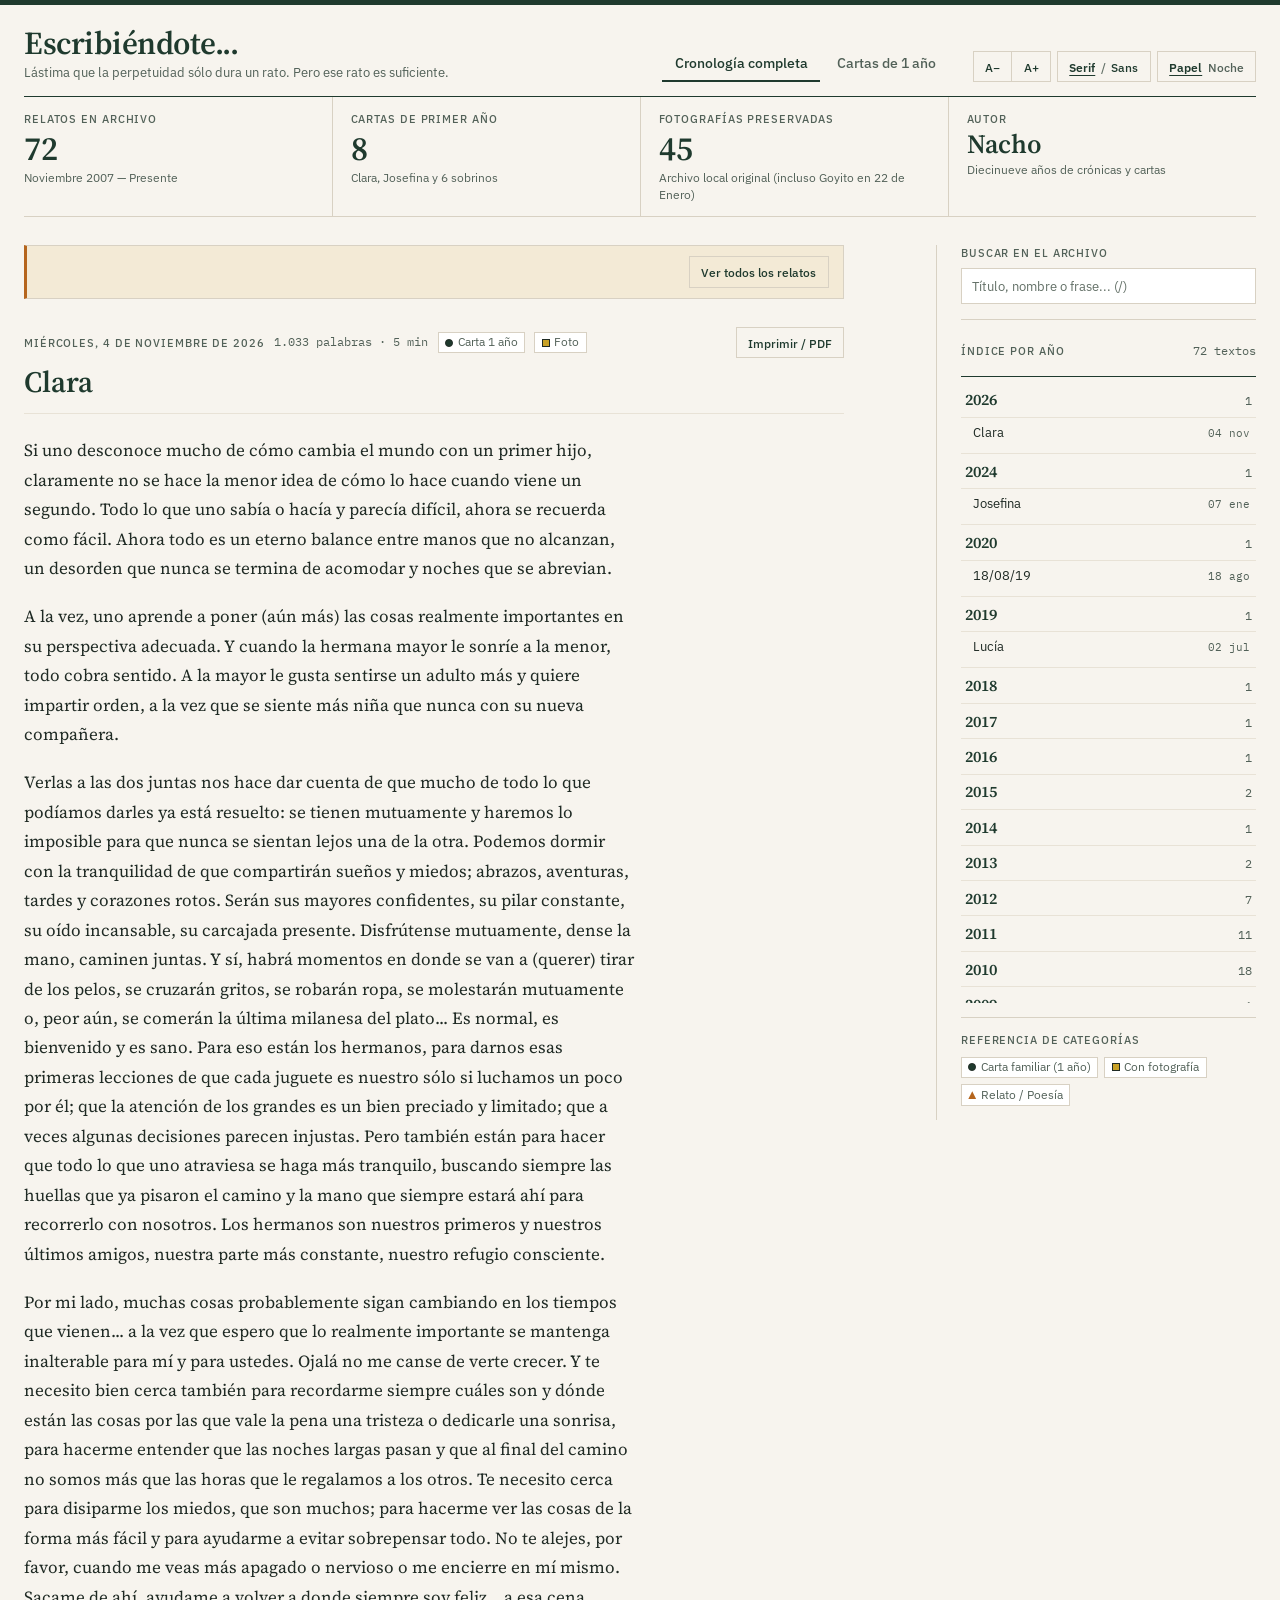
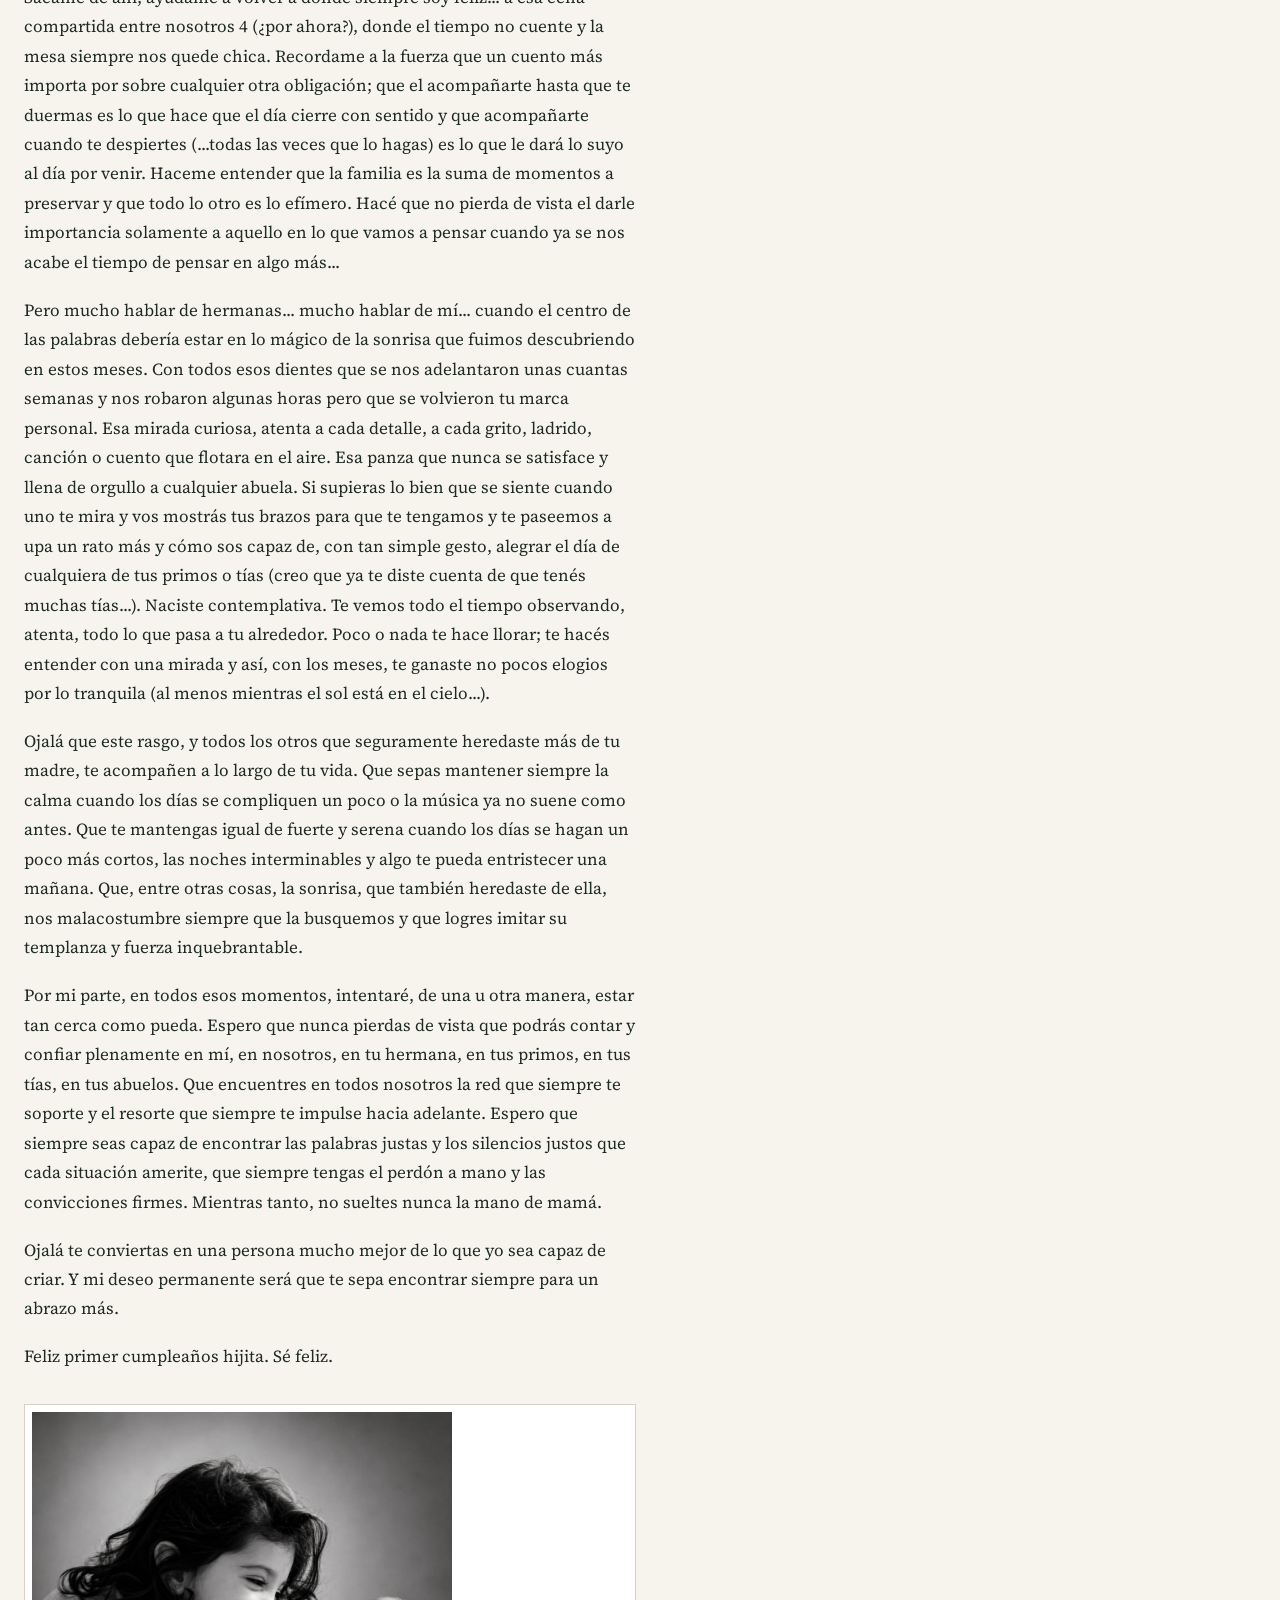
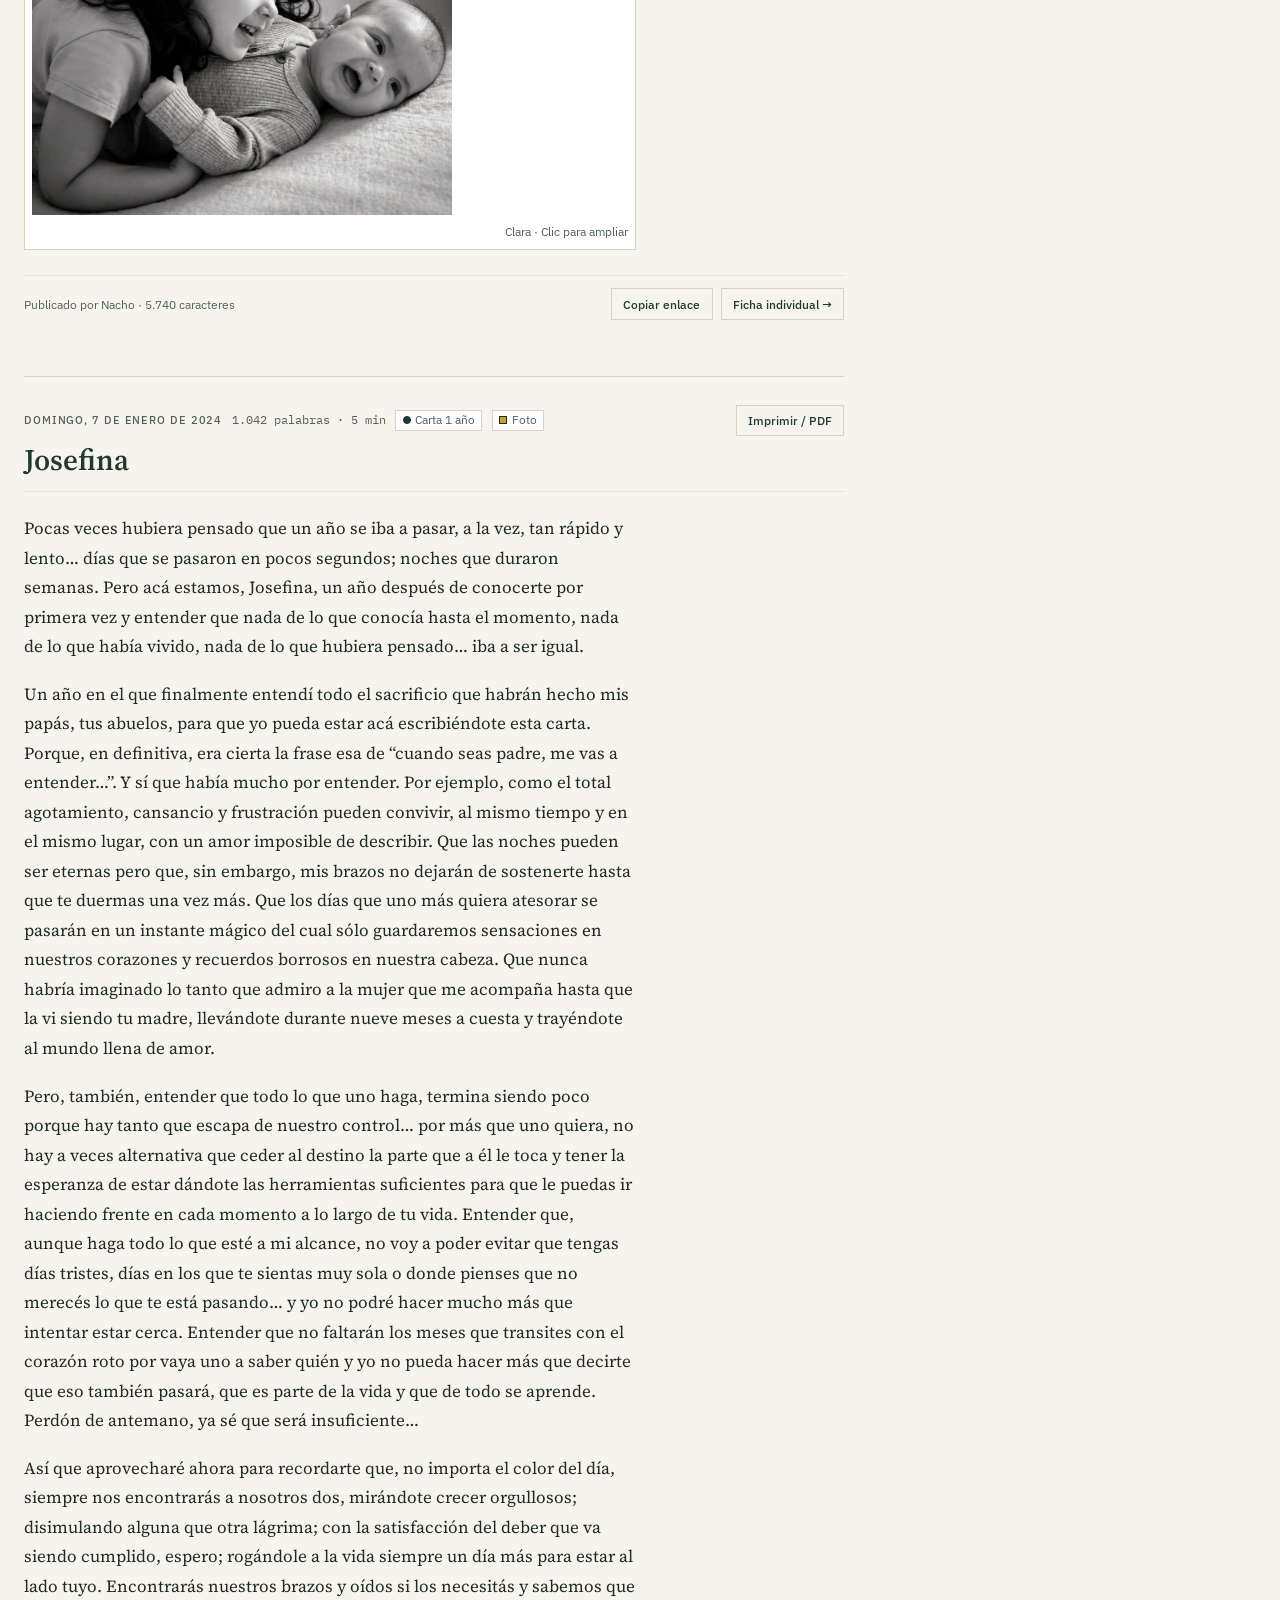
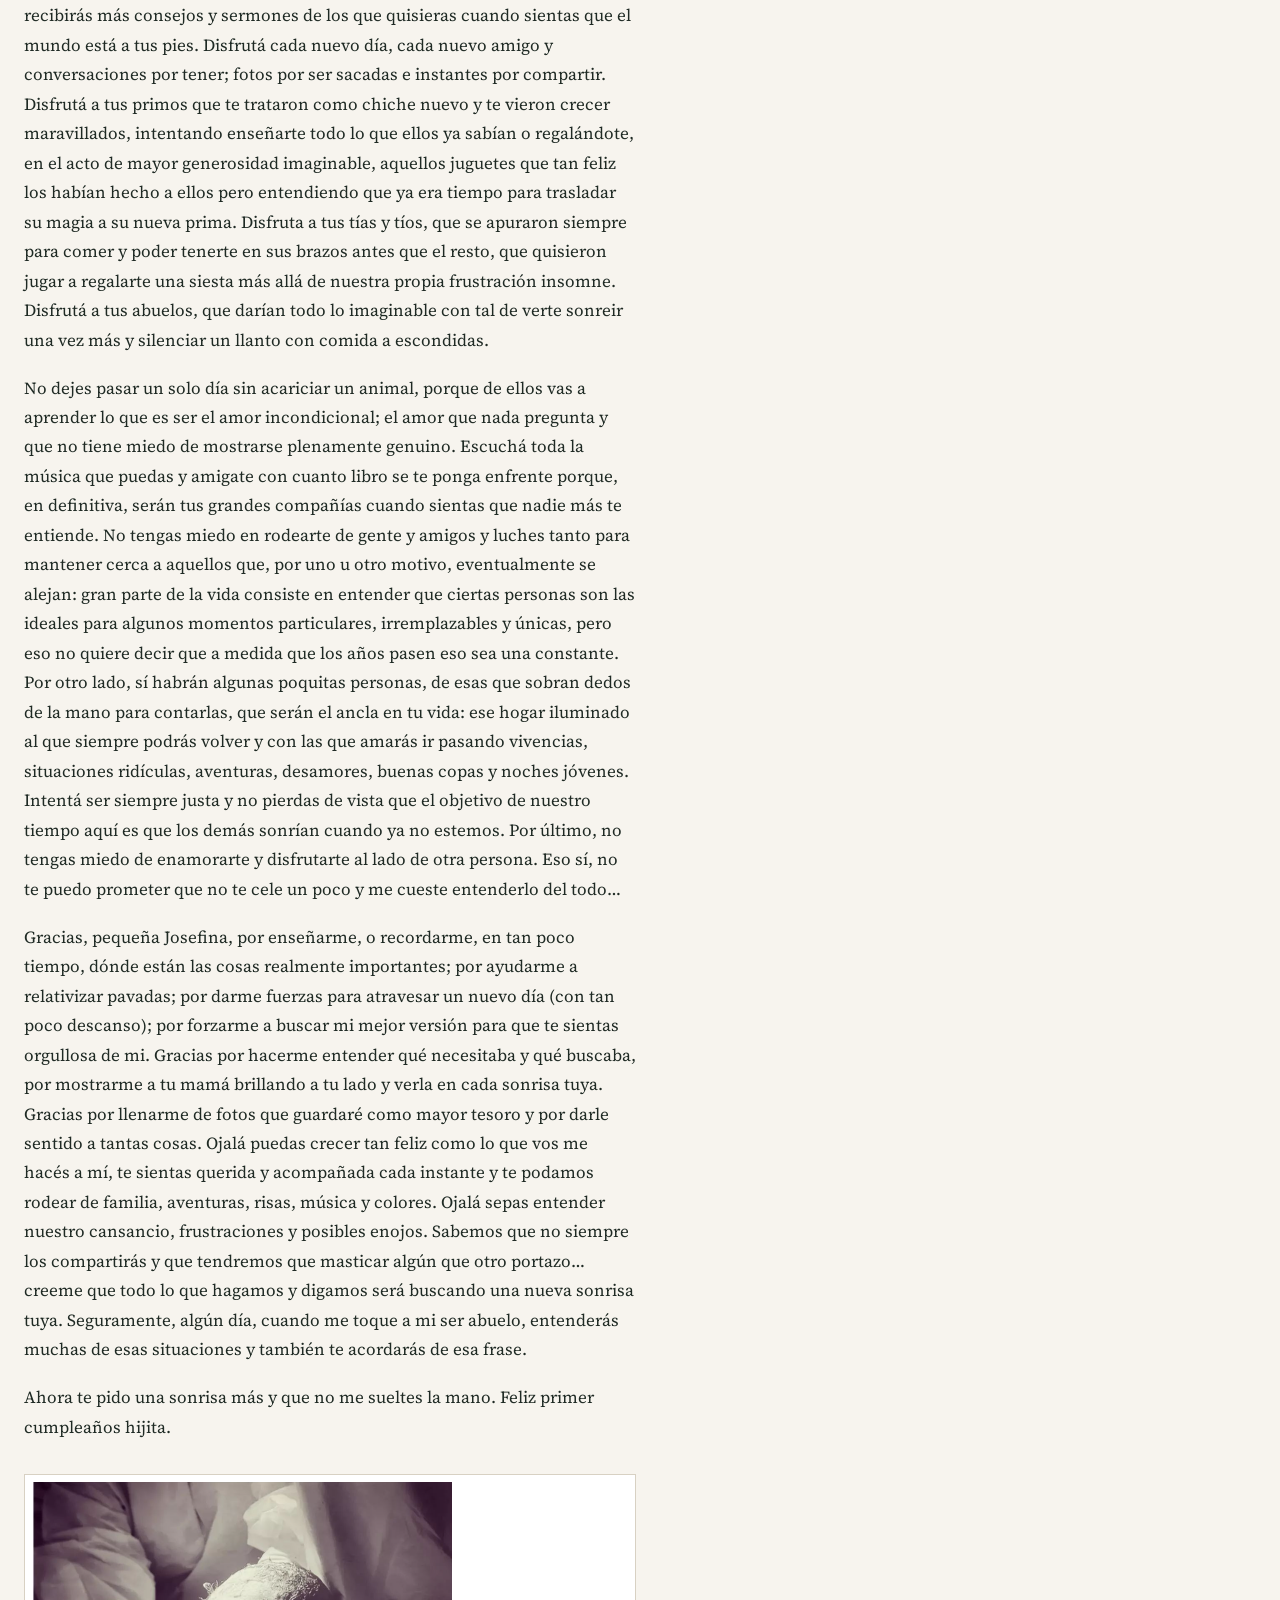
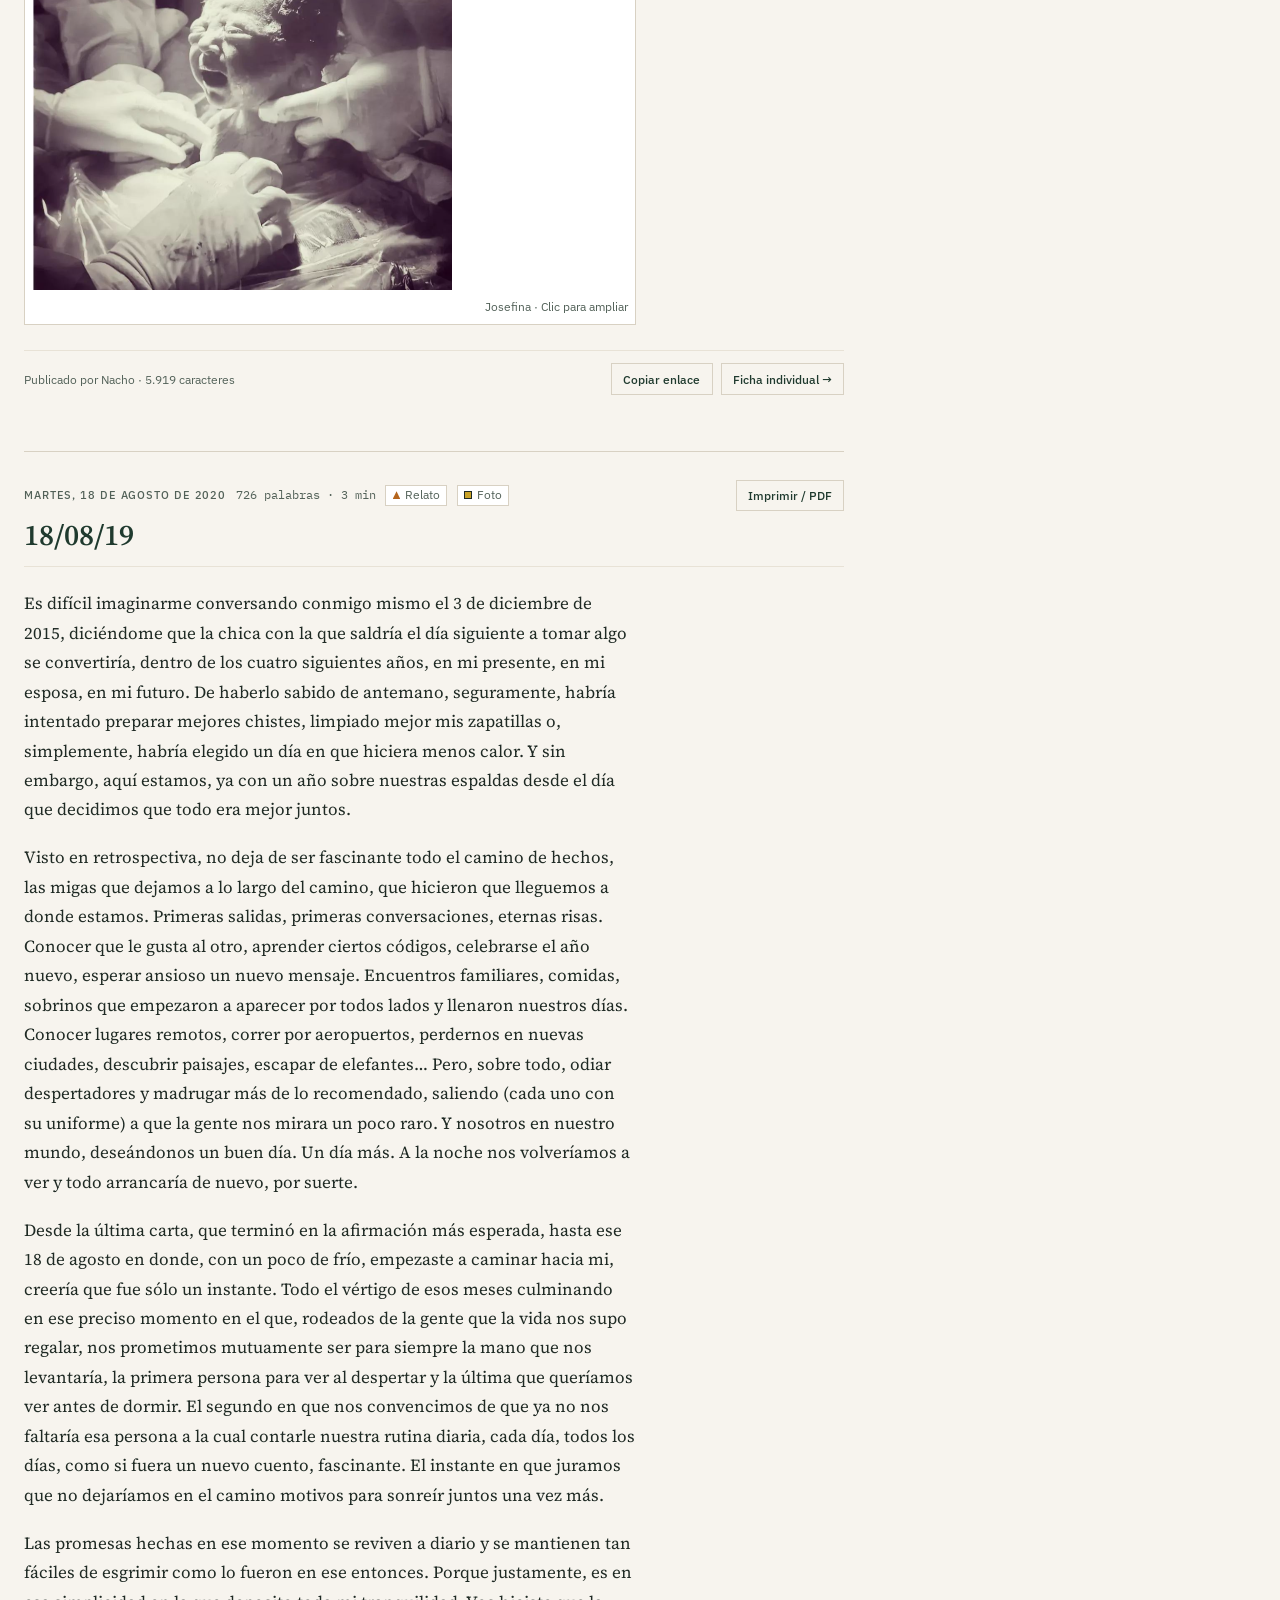
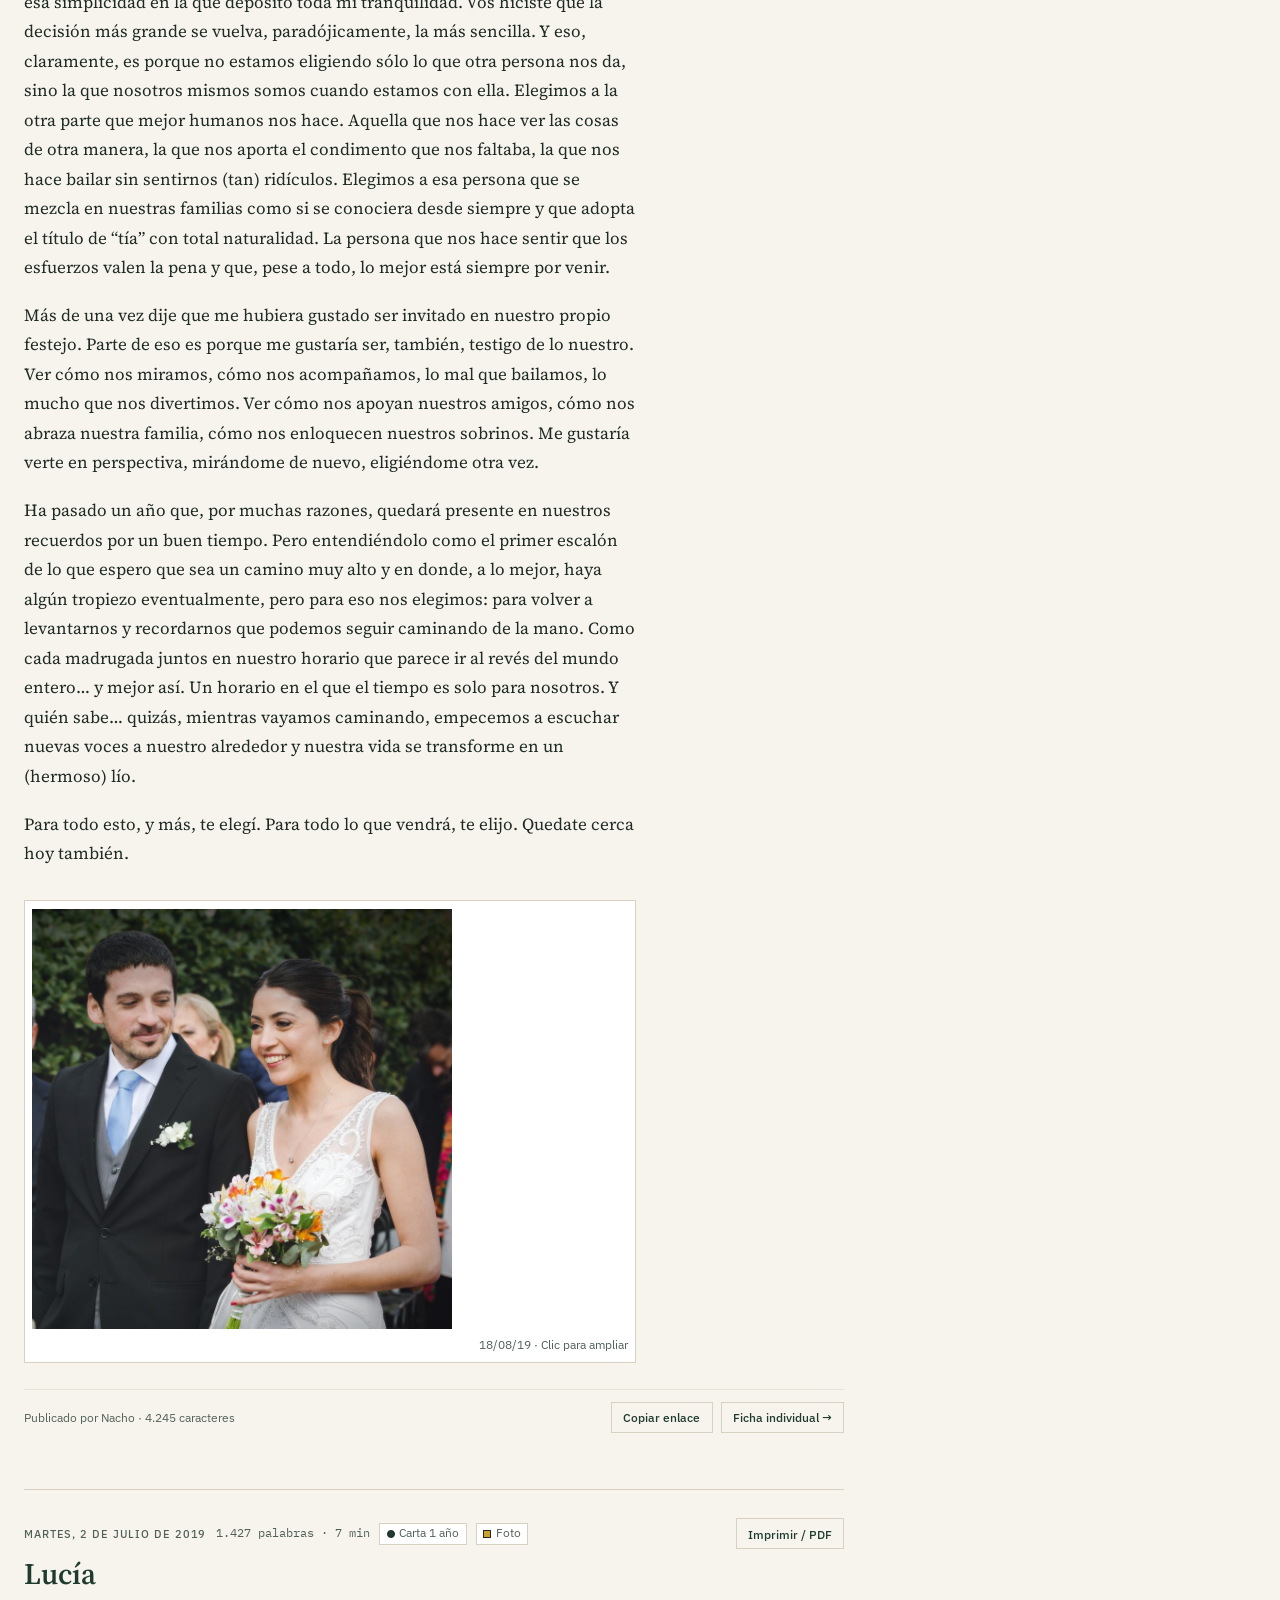
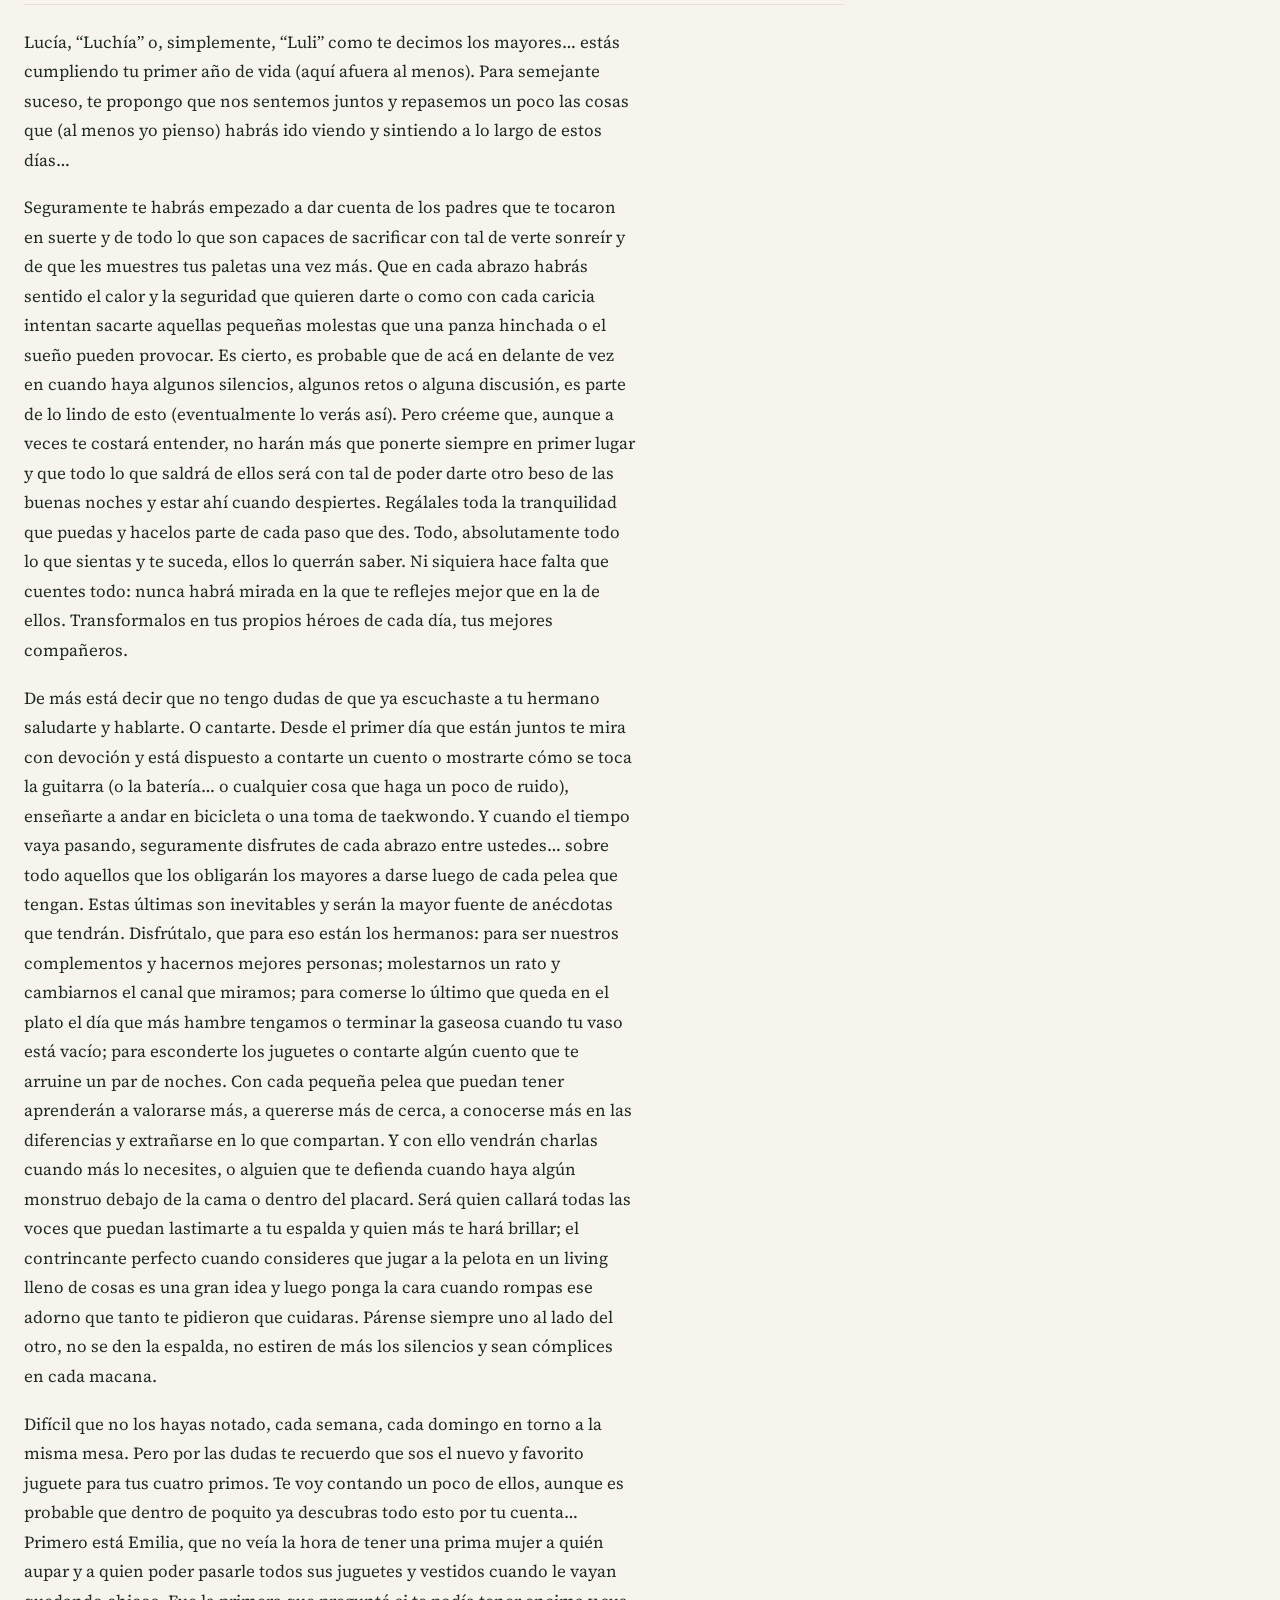
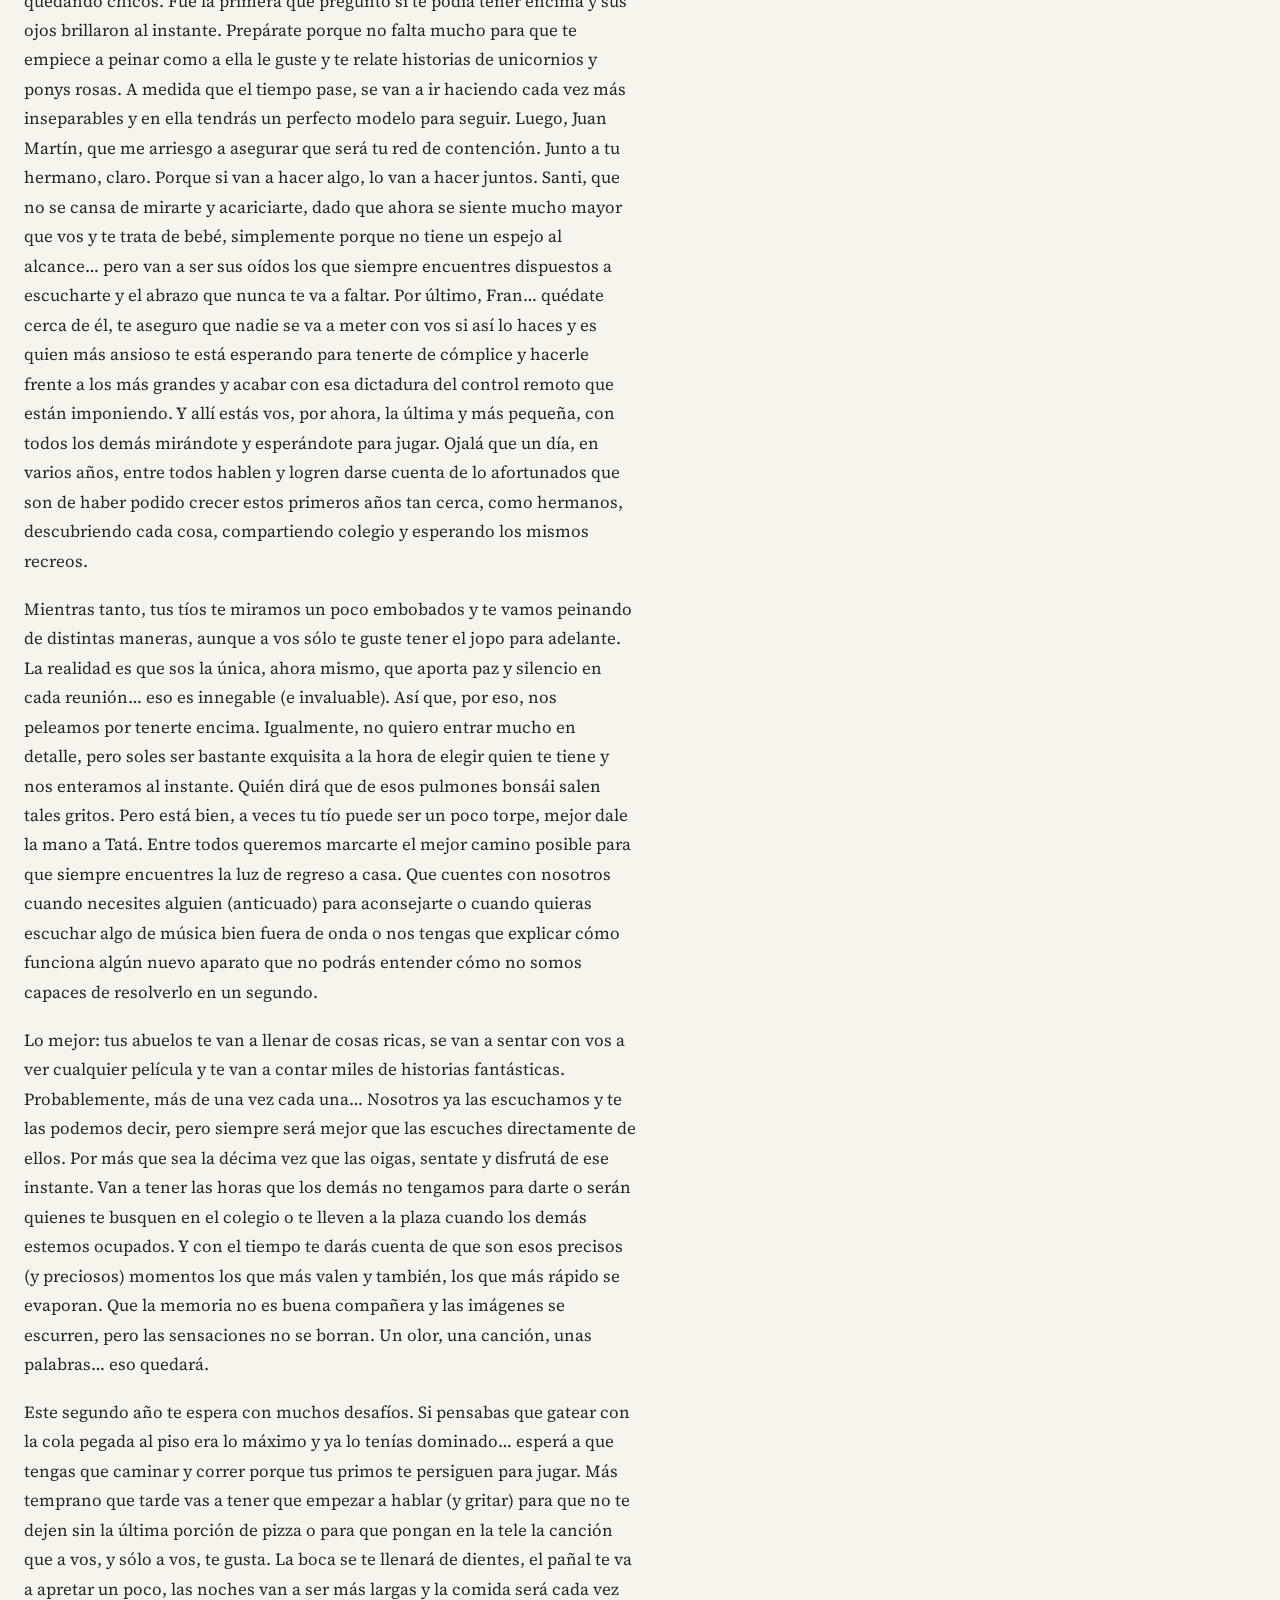
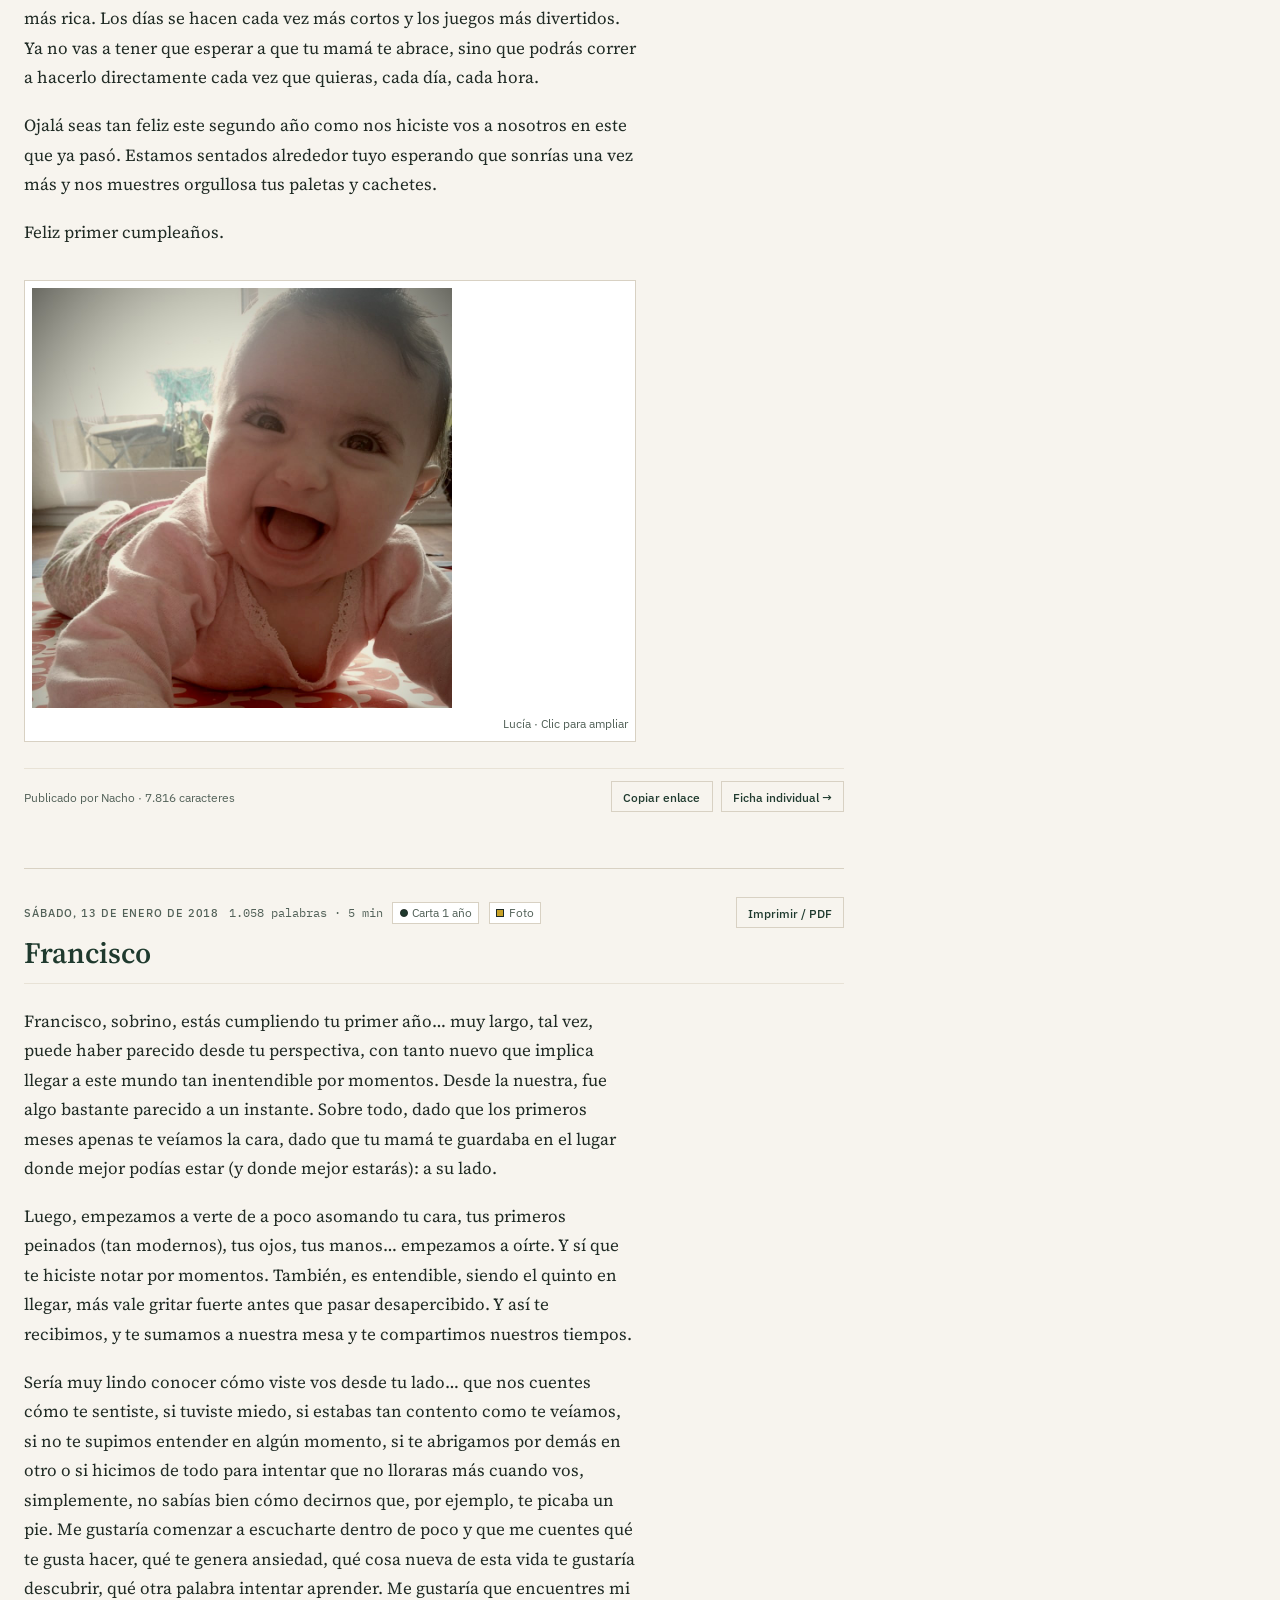
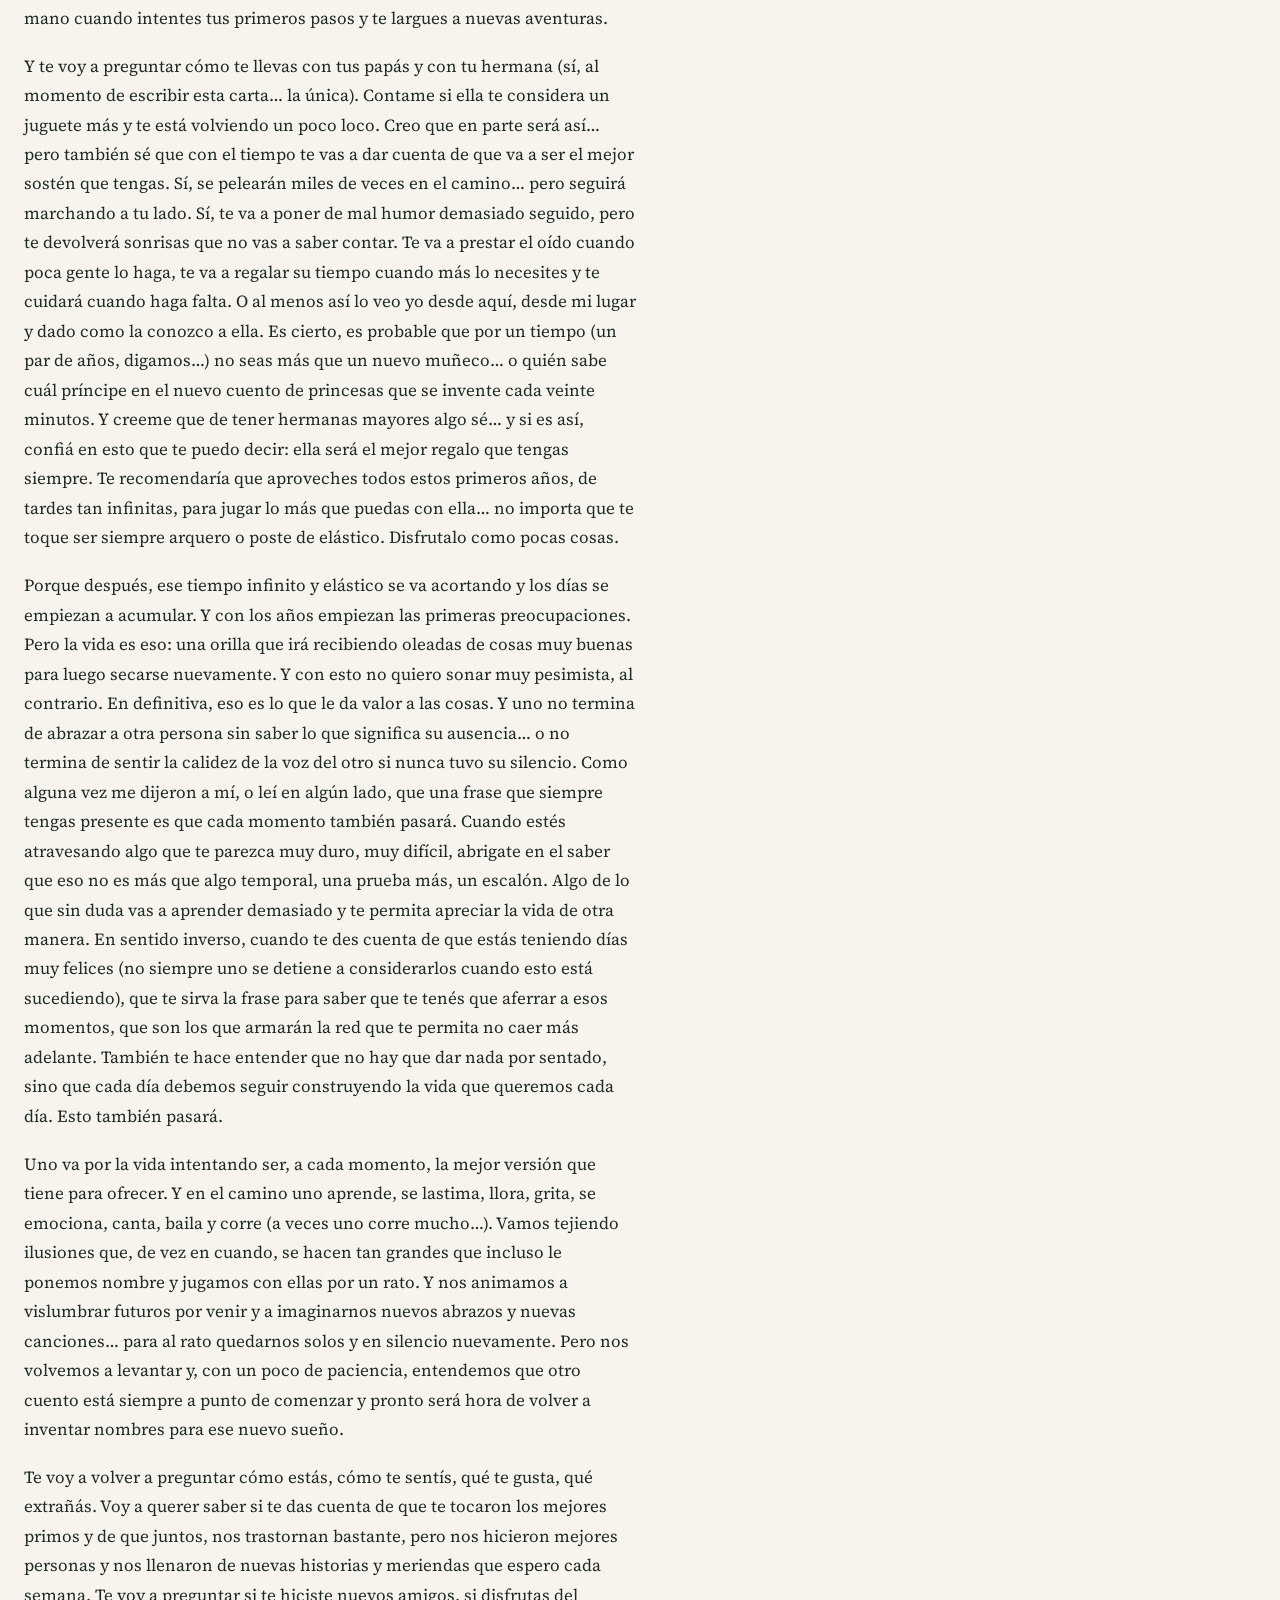
==== index.html @ 5885712a "Apply editorial newspaper style from GUIA_ESTILO_EDITORIAL_WEB" ====
<!DOCTYPE html>
<html lang="es" data-theme="light" data-font="serif" data-size="md">
<head>
  <meta charset="UTF-8" />
  <meta name="viewport" content="width=device-width, initial-scale=1.0" />
  <title>Escribiéndote...</title>
  <meta name="description" content="Lástima que la perpetuidad sólo dura un rato. Pero ese rato es suficiente." />
  <meta property="og:title" content="Escribiéndote..." />
  <meta property="og:description" content="Lástima que la perpetuidad sólo dura un rato. Pero ese rato es suficiente." />
  <meta property="og:type" content="website" />
  <meta name="theme-color" content="#1f3a2e" id="meta-theme-color" />
  <link rel="icon" type="image/svg+xml" href="favicon.svg" />
  <link rel="preconnect" href="https://fonts.googleapis.com" />
  <link rel="preconnect" href="https://fonts.gstatic.com" crossorigin />
  <link rel="stylesheet" href="https://fonts.googleapis.com/css2?family=Source+Serif+4:ital,opsz,wght@0,8..60,400;0,8..60,600;1,8..60,400&family=IBM+Plex+Sans:ital,wght@0,400;0,500;0,600;1,400&family=IBM+Plex+Mono:wght@400;500&display=swap" />
  <link rel="stylesheet" href="styles.css?v=5" />
  <script>
    (function () {
      try {
        var savedTheme = localStorage.getItem('escribiendote_theme_editorial');
        var theme = (savedTheme === 'dark' || savedTheme === 'light') ? savedTheme : 'light';
        document.documentElement.setAttribute('data-theme', theme);
        var savedFont = localStorage.getItem('escribiendote_font_editorial');
        var font = (savedFont === 'sans' || savedFont === 'serif') ? savedFont : 'serif';
        document.documentElement.setAttribute('data-font', font);
        var savedSize = localStorage.getItem('escribiendote_size_editorial');
        if (savedSize === 'sm' || savedSize === 'md' || savedSize === 'lg') {
          document.documentElement.setAttribute('data-size', savedSize);
        }
      } catch (e) {}
    })();
  </script>
</head>
<body>
  <div class="reading-progress" id="reading-progress" aria-hidden="true"></div>

  <div class="pagina">
    <header class="cabecera" role="banner">
      <div class="marca">
        <h1 class="marca-titulo">
          <a href="#" id="home-link">Escribiéndote...</a>
        </h1>
        <p class="marca-sub">Lástima que la perpetuidad sólo dura un rato. Pero ese rato es suficiente.</p>
      </div>

      <div class="cabecera-derecha">
        <nav class="pestanas" aria-label="Vistas del archivo">
          <a href="#" class="pestana activa" id="tab-all" data-filter="all">Cronología completa</a>
          <a href="#cartas" class="pestana" id="tab-letters" data-filter="letters">Cartas de 1 año</a>
        </nav>

        <div class="controles-barra">
          <div class="grupo-recto" role="group" aria-label="Tamaño de texto">
            <button type="button" class="btn-recto secundario" id="size-down" title="Reducir tamaño de texto" aria-label="Reducir tamaño de texto">A−</button>
            <button type="button" class="btn-recto secundario" id="size-up" title="Aumentar tamaño de texto" aria-label="Aumentar tamaño de texto">A+</button>
          </div>

          <button type="button" class="btn-recto secundario" id="font-toggle" title="Alternar cuerpo entre Source Serif 4 e IBM Plex Sans">
            <span class="font-opt" data-mode="serif">Serif</span>
            <span class="sep-barra">/</span>
            <span class="font-opt" data-mode="sans">Sans</span>
          </button>

          <button type="button" class="btn-recto secundario" id="theme-toggle" aria-label="Cambiar entre papel crema y modo nocturno" title="Alternar Papel crema / Modo nocturno">
            <span class="label-tema-claro">Papel</span>
            <span class="label-tema-oscuro">Noche</span>
          </button>

          <button type="button" class="btn-recto secundario mobile-archive-btn" id="mobile-archive-toggle" aria-expanded="false" aria-controls="archive-aside">
            Índice
          </button>
        </div>
      </div>
    </header>

    <section class="indicadores" aria-label="Resumen del archivo">
      <div class="tarjeta">
        <div class="etiqueta">Relatos en archivo</div>
        <div class="numero" id="kpi-total">72</div>
        <div class="detalle">Noviembre 2007 — Presente</div>
      </div>
      <div class="tarjeta">
        <div class="etiqueta">Cartas de primer año</div>
        <div class="numero">8</div>
        <div class="detalle">Clara, Josefina y 6 sobrinos</div>
      </div>
      <div class="tarjeta">
        <div class="etiqueta">Fotografías preservadas</div>
        <div class="numero">45</div>
        <div class="detalle">Archivo local original (incluso Goyito en 22 de Enero)</div>
      </div>
      <div class="tarjeta">
        <div class="etiqueta">Autor</div>
        <div class="numero numero-texto">Nacho</div>
        <div class="detalle">Diecinueve años de crónicas y cartas</div>
      </div>
    </section>

    <div class="grilla-editorial">
      <main class="columna-lectura" id="main-content" role="main">
        <div id="filter-status" class="barra-filtro" hidden>
          <span id="filter-status-text"></span>
          <button type="button" id="clear-filter-btn" class="btn-recto secundario">Ver todos los relatos</button>
        </div>

        <div id="posts-container" class="flujo-relatos" aria-live="polite"></div>

        <nav id="pagination-nav" class="barra-paginacion" aria-label="Paginación de relatos"></nav>
      </main>

      <aside class="columna-archivo" id="archive-aside" aria-label="Archivo cronológico">
        <div class="bloque-lateral">
          <label for="search-input" class="etiqueta etiqueta-bloque">Buscar en el archivo</label>
          <div class="campo-busqueda">
            <input type="search" id="search-input" placeholder="Título, nombre o frase... (/)" autocomplete="off" />
            <button type="button" id="search-clear" class="limpiar-busqueda" hidden aria-label="Limpiar búsqueda">×</button>
          </div>
        </div>

        <div class="bloque-lateral">
          <div class="encabezado-lateral">
            <h2 id="archive-heading" class="etiqueta">Índice por año</h2>
            <span id="total-count-label" class="conteo-lateral"></span>
          </div>
          <div id="archive-tree" class="arbol-archivo"></div>
        </div>

        <div class="bloque-lateral colofon-lateral">
          <div class="etiqueta">Referencia de categorías</div>
          <div class="leyenda-chips">
            <span class="chip chip-a">Carta familiar (1 año)</span>
            <span class="chip chip-b">Con fotografía</span>
            <span class="chip chip-c">Relato / Poesía</span>
          </div>
        </div>
      </aside>
    </div>

    <footer class="pie-editorial" role="contentinfo">
      <div class="pie-interno">
        <span>Escribiéndote... · Archivo literario y familiar (2007–2026)</span>
        <span>Publicado por Nacho</span>
      </div>
    </footer>
  </div>

  <button type="button" class="btn-recto volver-arriba" id="back-to-top" hidden aria-label="Volver arriba" title="Volver arriba">
    ↑ Arriba
  </button>

  <div id="lightbox" class="modal-editorial" hidden aria-modal="true" role="dialog" aria-label="Fotografía de archivo">
    <div class="ficha-foto">
      <div class="ficha-cabecera">
        <div>
          <div class="etiqueta">Fotografía de archivo</div>
          <h3 class="ficha-titulo" id="lightbox-title"></h3>
        </div>
        <button type="button" class="btn-recto secundario" id="lightbox-close" aria-label="Cerrar imagen">Cerrar [Esc]</button>
      </div>
      <div id="lightbox-stage" class="ficha-imagen"></div>
      <div class="ficha-pie">
        <span class="nota" id="lightbox-date"></span>
        <a id="lightbox-download" class="btn-recto primario" href="#" download>Descargar original</a>
      </div>
    </div>
  </div>

  <script src="posts.js?v=5"></script>
  <script src="app.js?v=5"></script>
</body>
</html>
---- styles.css ----
:root,
html[data-theme="light"] {
  --verde: #1f3a2e;
  --crema: #f7f4ee;
  --crema-2: #efeae0;
  --papel-input: #ffffff;
  --tinta: #1f2a24;
  --tinta-2: #526158;
  --tinta-3: #637067;
  --linea: #d8d1c3;
  --linea-suave: #e8e2d6;

  --acento-1: #1f3a2e;
  --acento-2: #c9a227;
  --acento-3: #b5651d;

  --gris-dato: #b8afa0;
  --alerta-fondo: #f3ead6;
  --positivo: #2e6b3f;
  --negativo: #9c3b23;
  color-scheme: light;
}

html[data-theme="dark"] {
  --verde: #d5c7ad;
  --crema: #111815;
  --crema-2: #18231e;
  --papel-input: #151f1a;
  --tinta: #e5e1d8;
  --tinta-2: #9ead9f;
  --tinta-3: #879689;
  --linea: #2a3b32;
  --linea-suave: #1f2d26;

  --acento-1: #c9a227;
  --acento-2: #c9a227;
  --acento-3: #d47a34;

  --gris-dato: #5c6b62;
  --alerta-fondo: #232018;
  --positivo: #529c67;
  --negativo: #d4654b;
  color-scheme: dark;
}

:root {
  --serif: "Source Serif 4", "Libre Baskerville", Georgia, "Times New Roman", serif;
  --sans: "IBM Plex Sans", -apple-system, BlinkMacSystemFont, "Segoe UI", Roboto, Arial, sans-serif;
  --mono: "IBM Plex Mono", Menlo, monospace;
  --fuente-lectura: var(--serif);
  --cuerpo-tamano: 1.06rem;
}

html[data-font="sans"] {
  --fuente-lectura: var(--sans);
}

html[data-size="sm"] {
  --cuerpo-tamano: 0.95rem;
}

html[data-size="md"] {
  --cuerpo-tamano: 1.06rem;
}

html[data-size="lg"] {
  --cuerpo-tamano: 1.18rem;
}

*,
*::before,
*::after {
  box-sizing: border-box;
}

::selection {
  background-color: var(--alerta-fondo);
  color: var(--tinta);
}

html {
  font-size: 16px;
  scroll-behavior: smooth;
  background-color: var(--crema);
  color: var(--tinta);
  caret-color: var(--verde);
}

::-webkit-scrollbar {
  width: 8px;
  height: 8px;
}

::-webkit-scrollbar-track {
  background: var(--crema);
}

::-webkit-scrollbar-thumb {
  background: var(--gris-dato);
}

body {
  margin: 0;
  font-family: var(--sans);
  font-size: 14.5px;
  line-height: 1.45;
  color: var(--tinta);
  background: var(--crema);
  border-top: 5px solid var(--verde);
  -webkit-font-smoothing: antialiased;
  text-rendering: optimizeLegibility;
}

h1,
h2,
h3 {
  font-family: var(--serif);
  font-weight: 600;
  color: var(--verde);
}

a {
  color: var(--verde);
  text-decoration-thickness: 1px;
  text-underline-offset: 2px;
}

:focus-visible {
  outline: 2px solid var(--verde);
  outline-offset: 2px;
}

/* Barra de progreso de lectura */
.reading-progress {
  position: fixed;
  top: 0;
  left: 0;
  height: 5px;
  width: 0%;
  background-color: var(--acento-2);
  z-index: 60;
}

.pagina {
  padding: 0 1.5rem 2.5rem;
  max-width: 1280px;
  margin: 0 auto;
}

/* Cabecera estilo diario */
.cabecera {
  display: flex;
  flex-wrap: wrap;
  gap: 0.75rem 2rem;
  align-items: flex-end;
  justify-content: space-between;
  padding: 1.35rem 0 0.85rem;
  border-bottom: 1px solid var(--verde);
}

.marca {
  display: flex;
  flex-direction: column;
  gap: 0.2rem;
}

.marca-titulo {
  font-size: 2rem;
  line-height: 1.05;
  margin: 0;
  letter-spacing: -0.015em;
}

.marca-titulo a {
  text-decoration: none;
  color: var(--verde);
}

.marca-sub,
.nota {
  color: var(--tinta-2);
  font-size: 0.82rem;
  margin: 0;
}

.cabecera-derecha {
  display: flex;
  flex-wrap: wrap;
  align-items: flex-end;
  gap: 0.75rem 1.5rem;
}

.pestanas {
  display: flex;
  align-items: center;
  gap: 0.25rem;
}

.pestanas a {
  text-decoration: none;
  color: var(--tinta-2);
  padding: 0.45rem 0.8rem;
  font-size: 0.85rem;
  font-weight: 500;
  border-bottom: 2px solid transparent;
}

.pestanas a.activa,
.pestanas a:hover {
  color: var(--verde);
  border-bottom-color: var(--verde);
}

.controles-barra {
  display: flex;
  align-items: center;
  gap: 0.4rem;
}

.grupo-recto {
  display: inline-flex;
}

.grupo-recto .btn-recto + .btn-recto {
  border-left: none;
}

/* Botones rectos sin radio */
.btn-recto {
  font: inherit;
  font-family: var(--sans);
  font-size: 0.78rem;
  font-weight: 500;
  padding: 0.35rem 0.7rem;
  border: 1px solid var(--verde);
  background: var(--verde);
  color: var(--crema);
  cursor: pointer;
  border-radius: 0;
  text-decoration: none;
  display: inline-flex;
  align-items: center;
  gap: 0.35rem;
}

.btn-recto.secundario {
  background: transparent;
  color: var(--verde);
  border-color: var(--linea);
}

.btn-recto.secundario:hover:not(:disabled) {
  border-color: var(--verde);
  background: var(--crema-2);
}

.btn-recto:disabled {
  opacity: 0.4;
  cursor: not-allowed;
}

html[data-font="serif"] .font-opt[data-mode="serif"],
html[data-font="sans"] .font-opt[data-mode="sans"] {
  font-weight: 600;
  text-decoration: underline;
  text-underline-offset: 3px;
}

.sep-barra {
  color: var(--tinta-3);
}

html[data-theme="light"] .label-tema-claro {
  font-weight: 600;
  text-decoration: underline;
  text-underline-offset: 3px;
}

html[data-theme="light"] .label-tema-oscuro {
  color: var(--tinta-2);
}

html[data-theme="dark"] .label-tema-oscuro {
  font-weight: 600;
  text-decoration: underline;
  text-underline-offset: 3px;
}

html[data-theme="dark"] .label-tema-claro {
  color: var(--tinta-2);
}

.mobile-archive-btn {
  display: none;
}

/* Fila de indicadores (KPIs sin tarjetas) */
.indicadores {
  display: grid;
  grid-template-columns: repeat(auto-fit, minmax(190px, 1fr));
  border-bottom: 1px solid var(--linea);
  margin-bottom: 1.75rem;
}

.tarjeta {
  padding: 0.85rem 1.1rem 0.75rem;
  border-left: 1px solid var(--linea);
}

.tarjeta:first-child {
  border-left: none;
  padding-left: 0;
}

.etiqueta {
  font-family: var(--sans);
  font-size: 0.7rem;
  letter-spacing: 0.08em;
  text-transform: uppercase;
  color: var(--tinta-2);
  font-weight: 500;
}

.tarjeta .numero {
  font-family: var(--serif);
  font-size: 2.1rem;
  font-weight: 600;
  line-height: 1.08;
  margin: 0.2rem 0 0.15rem;
  font-variant-numeric: lining-nums tabular-nums;
  color: var(--verde);
}

.tarjeta .numero.numero-texto {
  font-size: 1.65rem;
}

.tarjeta .detalle {
  color: var(--tinta-2);
  font-size: 0.76rem;
}

/* Chips con forma además de color */
.chip {
  display: inline-flex;
  align-items: center;
  gap: 0.4em;
  font-family: var(--sans);
  font-size: 0.72rem;
  padding: 0.12em 0.55em;
  border: 1px solid var(--linea);
  background: var(--papel-input);
  color: var(--tinta-2);
}

.chip::before {
  content: "";
  width: 0.68em;
  height: 0.68em;
  border: 1px solid var(--tinta);
  flex-shrink: 0;
}

.chip-a::before {
  background: var(--acento-1);
  border-radius: 50%;
}

.chip-b::before {
  background: var(--acento-2);
}

.chip-c::before {
  background: var(--acento-3);
  border: none;
  clip-path: polygon(50% 0, 100% 100%, 0 100%);
}

/* Grilla principal con línea divisoria vertical de diario */
.grilla-editorial {
  display: grid;
  grid-template-columns: minmax(0, 820px) 320px;
  justify-content: space-between;
  gap: 2.5rem;
  align-items: start;
}

.columna-lectura {
  max-width: 820px;
}

.barra-filtro {
  display: flex;
  align-items: center;
  justify-content: space-between;
  gap: 1rem;
  padding: 0.65rem 0.9rem;
  margin-bottom: 1.5rem;
  background: var(--alerta-fondo);
  border: 1px solid var(--linea);
  border-left: 3px solid var(--acento-3);
  font-size: 0.82rem;
  color: var(--tinta);
}

/* Bloques de relatos: sin cajas, sin sombras, sin radios */
.post-article {
  border-top: 1px solid var(--linea);
  padding: 1.75rem 0 2.5rem;
  margin-bottom: 1rem;
}

.post-article:first-child {
  border-top: none;
  padding-top: 0.25rem;
}

.post-header {
  margin-bottom: 1.4rem;
  padding-bottom: 0.85rem;
  border-bottom: 1px solid var(--linea-suave);
}

.post-meta-top {
  display: flex;
  align-items: center;
  flex-wrap: wrap;
  gap: 0.6rem;
  margin-bottom: 0.45rem;
}

.post-date {
  font-family: var(--sans);
  font-size: 0.7rem;
  font-weight: 500;
  letter-spacing: 0.08em;
  text-transform: uppercase;
  color: var(--tinta-2);
  font-variant-numeric: lining-nums tabular-nums;
}

.meta-sep {
  color: var(--linea);
}

.post-reading-time {
  font-family: var(--mono);
  font-size: 0.72rem;
  color: var(--tinta-2);
  font-variant-numeric: tabular-nums;
}

.post-header-actions {
  margin-left: auto;
  display: inline-flex;
  align-items: center;
  gap: 0.4rem;
}

.post-title {
  margin: 0;
  font-family: var(--serif);
  font-weight: 600;
  font-size: 1.85rem;
  line-height: 1.15;
  color: var(--verde);
}

.post-title a {
  color: var(--verde);
  text-decoration: none;
}

.post-title a:hover {
  text-decoration: underline;
  text-decoration-thickness: 1px;
  text-underline-offset: 3px;
}

/* Cuerpo de lectura */
.post-body {
  font-family: var(--fuente-lectura);
  font-size: var(--cuerpo-tamano);
  line-height: 1.74;
  color: var(--tinta);
  max-width: 68ch;
}

.post-body p {
  margin: 0 0 1.15rem;
  text-align: left;
}

.post-body p.poem-line {
  margin: 0 0 0.3rem;
}

.post-epigraph {
  margin: 1.25rem 0 1.6rem;
  padding: 0.75rem 1.1rem;
  background-color: var(--crema-2);
  border-left: 2px solid var(--acento-2);
  font-family: var(--serif);
  font-style: italic;
  font-size: 0.98rem;
  line-height: 1.55;
  color: var(--tinta-2);
}

/* Fotografías enmarcadas con línea fina de 1px, sin sombra ni radio */
.post-figure {
  margin: 2rem 0 1rem;
  text-align: center;
}

.post-figure-frame {
  display: inline-block;
  padding: 0.45rem;
  background: var(--papel-input);
  border: 1px solid var(--linea);
}

.post-figure img {
  display: block;
  max-width: min(100%, 420px);
  height: auto;
  border-radius: 0;
  box-shadow: none;
  cursor: zoom-in;
}

.post-figure-caption {
  margin-top: 0.4rem;
  font-family: var(--sans);
  font-size: 0.72rem;
  color: var(--tinta-2);
  text-align: right;
}

.video-embed {
  margin: 1.75rem 0;
  max-width: 480px;
  aspect-ratio: 16 / 9;
  background: var(--crema-2);
  border: 1px solid var(--linea);
}

.video-embed iframe {
  width: 100%;
  height: 100%;
  border: 0;
}

.post-footer {
  margin-top: 1.6rem;
  padding-top: 0.75rem;
  border-top: 1px solid var(--linea-suave);
  display: flex;
  align-items: center;
  justify-content: space-between;
  flex-wrap: wrap;
  gap: 0.75rem;
  font-size: 0.78rem;
  color: var(--tinta-2);
}

.post-footer-actions {
  display: inline-flex;
  align-items: center;
  gap: 0.5rem;
}

/* Navegación entre relatos individuales */
.single-post-nav {
  display: grid;
  grid-template-columns: repeat(auto-fit, minmax(200px, 1fr));
  border-top: 1px solid var(--verde);
  border-bottom: 1px solid var(--linea);
  margin-top: 1.75rem;
}

.adj-link {
  display: flex;
  flex-direction: column;
  gap: 0.2rem;
  padding: 0.85rem 1rem;
  text-decoration: none;
  color: var(--tinta);
}

.adj-link + .adj-link {
  border-left: 1px solid var(--linea);
}

.adj-link:hover {
  background: var(--crema-2);
}

.adj-link.next {
  text-align: right;
}

.adj-dir {
  font-size: 0.7rem;
  letter-spacing: 0.08em;
  text-transform: uppercase;
  color: var(--tinta-2);
}

.adj-title {
  font-family: var(--serif);
  font-size: 1.15rem;
  font-weight: 600;
  color: var(--verde);
}

/* Paginación */
.barra-paginacion {
  display: flex;
  align-items: center;
  justify-content: space-between;
  gap: 1rem;
  padding: 1.1rem 0 2.5rem;
  border-top: 1px solid var(--verde);
}

.page-indicator {
  font-family: var(--mono);
  font-size: 0.78rem;
  color: var(--tinta-2);
  font-variant-numeric: tabular-nums;
}

/* Columna lateral de archivo (estilo tabla densa de diario) */
.columna-archivo {
  position: sticky;
  top: 1.25rem;
  border-left: 1px solid var(--linea);
  padding-left: 1.5rem;
}

.bloque-lateral {
  border-top: 1px solid var(--linea);
  padding: 0.9rem 0;
}

.bloque-lateral:first-child {
  border-top: none;
  padding-top: 0;
}

.etiqueta-bloque {
  display: block;
  margin-bottom: 0.45rem;
}

.campo-busqueda {
  position: relative;
}

.campo-busqueda input {
  width: 100%;
  font: inherit;
  font-size: 0.84rem;
  padding: 0.45rem 1.8rem 0.45rem 0.65rem;
  border: 1px solid var(--linea);
  background: var(--papel-input);
  color: var(--tinta);
  border-radius: 0;
}

.campo-busqueda input::placeholder {
  color: var(--tinta-3);
}

.campo-busqueda input:focus {
  border-color: var(--verde);
  outline: none;
}

.limpiar-busqueda {
  position: absolute;
  right: 0.35rem;
  top: 50%;
  transform: translateY(-50%);
  border: none;
  background: transparent;
  color: var(--tinta-2);
  font-size: 1rem;
  cursor: pointer;
  padding: 0 0.25rem;
}

.encabezado-lateral {
  display: flex;
  align-items: baseline;
  justify-content: space-between;
  padding-bottom: 0.45rem;
  border-bottom: 1px solid var(--verde);
  margin-bottom: 0.35rem;
}

.conteo-lateral {
  font-family: var(--mono);
  font-size: 0.72rem;
  color: var(--tinta-2);
  font-variant-numeric: tabular-nums;
}

.arbol-archivo {
  max-height: calc(100vh - 280px);
  overflow-y: auto;
}

.year-group {
  border-bottom: 1px solid var(--linea-suave);
}

.year-toggle {
  width: 100%;
  display: flex;
  align-items: baseline;
  justify-content: space-between;
  padding: 0.42rem 0.25rem;
  background: transparent;
  border: none;
  font-family: var(--serif);
  font-size: 0.98rem;
  font-weight: 600;
  color: var(--verde);
  cursor: pointer;
  text-align: left;
  font-variant-numeric: lining-nums tabular-nums;
}

.year-toggle:hover {
  background: var(--crema-2);
}

.year-count {
  font-family: var(--mono);
  font-size: 0.72rem;
  font-weight: 400;
  color: var(--tinta-2);
  font-variant-numeric: tabular-nums;
}

.year-posts {
  list-style: none;
  margin: 0;
  padding: 0 0 0.4rem 0;
  display: none;
}

.year-group.open .year-posts {
  display: block;
}

.year-post-item {
  border-top: 1px solid var(--linea-suave);
}

.year-post-link {
  display: flex;
  align-items: baseline;
  justify-content: space-between;
  gap: 0.5rem;
  padding: 0.3rem 0.35rem 0.3rem 0.75rem;
  font-family: var(--sans);
  font-size: 0.82rem;
  color: var(--tinta);
  text-decoration: none;
}

.year-post-link:hover {
  background: var(--crema-2);
}

.year-post-link.active {
  background: var(--crema-2);
  color: var(--verde);
  font-weight: 600;
  border-left: 2px solid var(--verde);
}

.year-post-day {
  font-family: var(--mono);
  font-size: 0.7rem;
  color: var(--tinta-2);
  font-variant-numeric: tabular-nums;
  white-space: nowrap;
}

.leyenda-chips {
  display: flex;
  flex-wrap: wrap;
  gap: 0.4rem;
  margin-top: 0.5rem;
}

/* Pie editorial */
.pie-editorial {
  margin-top: 2rem;
  padding-top: 1rem;
  border-top: 1px solid var(--verde);
  color: var(--tinta-2);
  font-size: 0.78rem;
}

.pie-interno {
  display: flex;
  justify-content: space-between;
  flex-wrap: wrap;
  gap: 0.5rem;
}

.volver-arriba {
  position: fixed;
  right: 1.5rem;
  bottom: 1.5rem;
  z-index: 35;
}

.volver-arriba[hidden] {
  display: none;
}

/* Ficha o modal de fotografía (Sección 5 de la guía: borde verde 1px con border-top-width: 4px) */
.modal-editorial {
  position: fixed;
  inset: 0;
  z-index: 100;
  background-color: rgba(31, 58, 46, 0.52);
  display: flex;
  align-items: center;
  justify-content: center;
  padding: 1.5rem;
}

.modal-editorial[hidden] {
  display: none;
}

.ficha-foto {
  background: var(--crema);
  border: 1px solid var(--verde);
  border-top-width: 4px;
  max-width: min(94vw, 860px);
  width: 100%;
  padding: 1rem 1.25rem;
}

.ficha-cabecera {
  display: flex;
  align-items: flex-start;
  justify-content: space-between;
  gap: 1rem;
  padding-bottom: 0.65rem;
  border-bottom: 1px solid var(--linea);
  margin-bottom: 0.9rem;
}

.ficha-titulo {
  margin: 0.15rem 0 0;
  font-size: 1.25rem;
}

.ficha-imagen {
  text-align: center;
  padding: 0.5rem 0;
}

.ficha-imagen img {
  max-width: 100%;
  max-height: 70vh;
  border: 1px solid var(--linea);
}

.ficha-pie {
  display: flex;
  align-items: center;
  justify-content: space-between;
  gap: 1rem;
  padding-top: 0.75rem;
  margin-top: 0.75rem;
  border-top: 1px solid var(--linea);
}

.empty-state {
  padding: 2rem 1rem;
  border-top: 1px solid var(--linea);
  border-bottom: 1px solid var(--linea);
  color: var(--tinta-2);
}

/* Responsive (Sección 6 de la guía: debajo de 860px / 720px) */
@media (max-width: 900px) {
  .pagina {
    padding: 0 1rem 2rem;
  }

  .mobile-archive-btn {
    display: inline-flex;
  }

  .indicadores {
    grid-template-columns: repeat(2, 1fr);
  }

  .tarjeta:nth-child(3) {
    border-left: none;
    padding-left: 0;
  }

  .tarjeta:nth-child(n+3) {
    border-top: 1px solid var(--linea);
  }

  .grilla-editorial {
    grid-template-columns: 1fr;
    gap: 1.5rem;
  }

  .columna-archivo {
    position: static;
    border-left: none;
    padding-left: 0;
    border-bottom: 1px solid var(--verde);
    padding-bottom: 1rem;
    display: none;
  }

  .columna-archivo.mobile-open {
    display: block;
    order: -1;
  }
}

/* Modo Impresión / PDF de regalo */
@media print {
  @page {
    size: A4;
    margin: 20mm;
  }

  html,
  body {
    background: #ffffff !important;
    color: #111111 !important;
    border-top: none !important;
  }

  .reading-progress,
  .cabecera-derecha,
  .indicadores,
  .barra-filtro,
  .columna-archivo,
  .barra-paginacion,
  .pie-editorial,
  .volver-arriba,
  .modal-editorial,
  .single-post-nav,
  .post-header-actions,
  .post-footer-actions {
    display: none !important;
  }

  .pagina {
    max-width: 100% !important;
    padding: 0 !important;
  }

  .cabecera {
    border-bottom: 1pt solid #1f3a2e !important;
    padding-top: 0 !important;
    margin-bottom: 16pt !important;
  }

  .grilla-editorial {
    display: block !important;
  }

  .post-article {
    border: none !important;
    padding: 0 !important;
    page-break-after: always;
  }

  .post-article:last-child {
    page-break-after: auto;
  }

  .post-body {
    font-family: var(--serif) !important;
    font-size: 11pt !important;
    line-height: 1.68 !important;
    max-width: 100% !important;
  }

  .post-body p {
    text-align: justify;
  }

  .post-figure {
    break-inside: avoid;
    page-break-inside: avoid;
  }

  .post-figure img {
    max-width: 250pt !important;
    max-height: 230pt !important;
  }
}
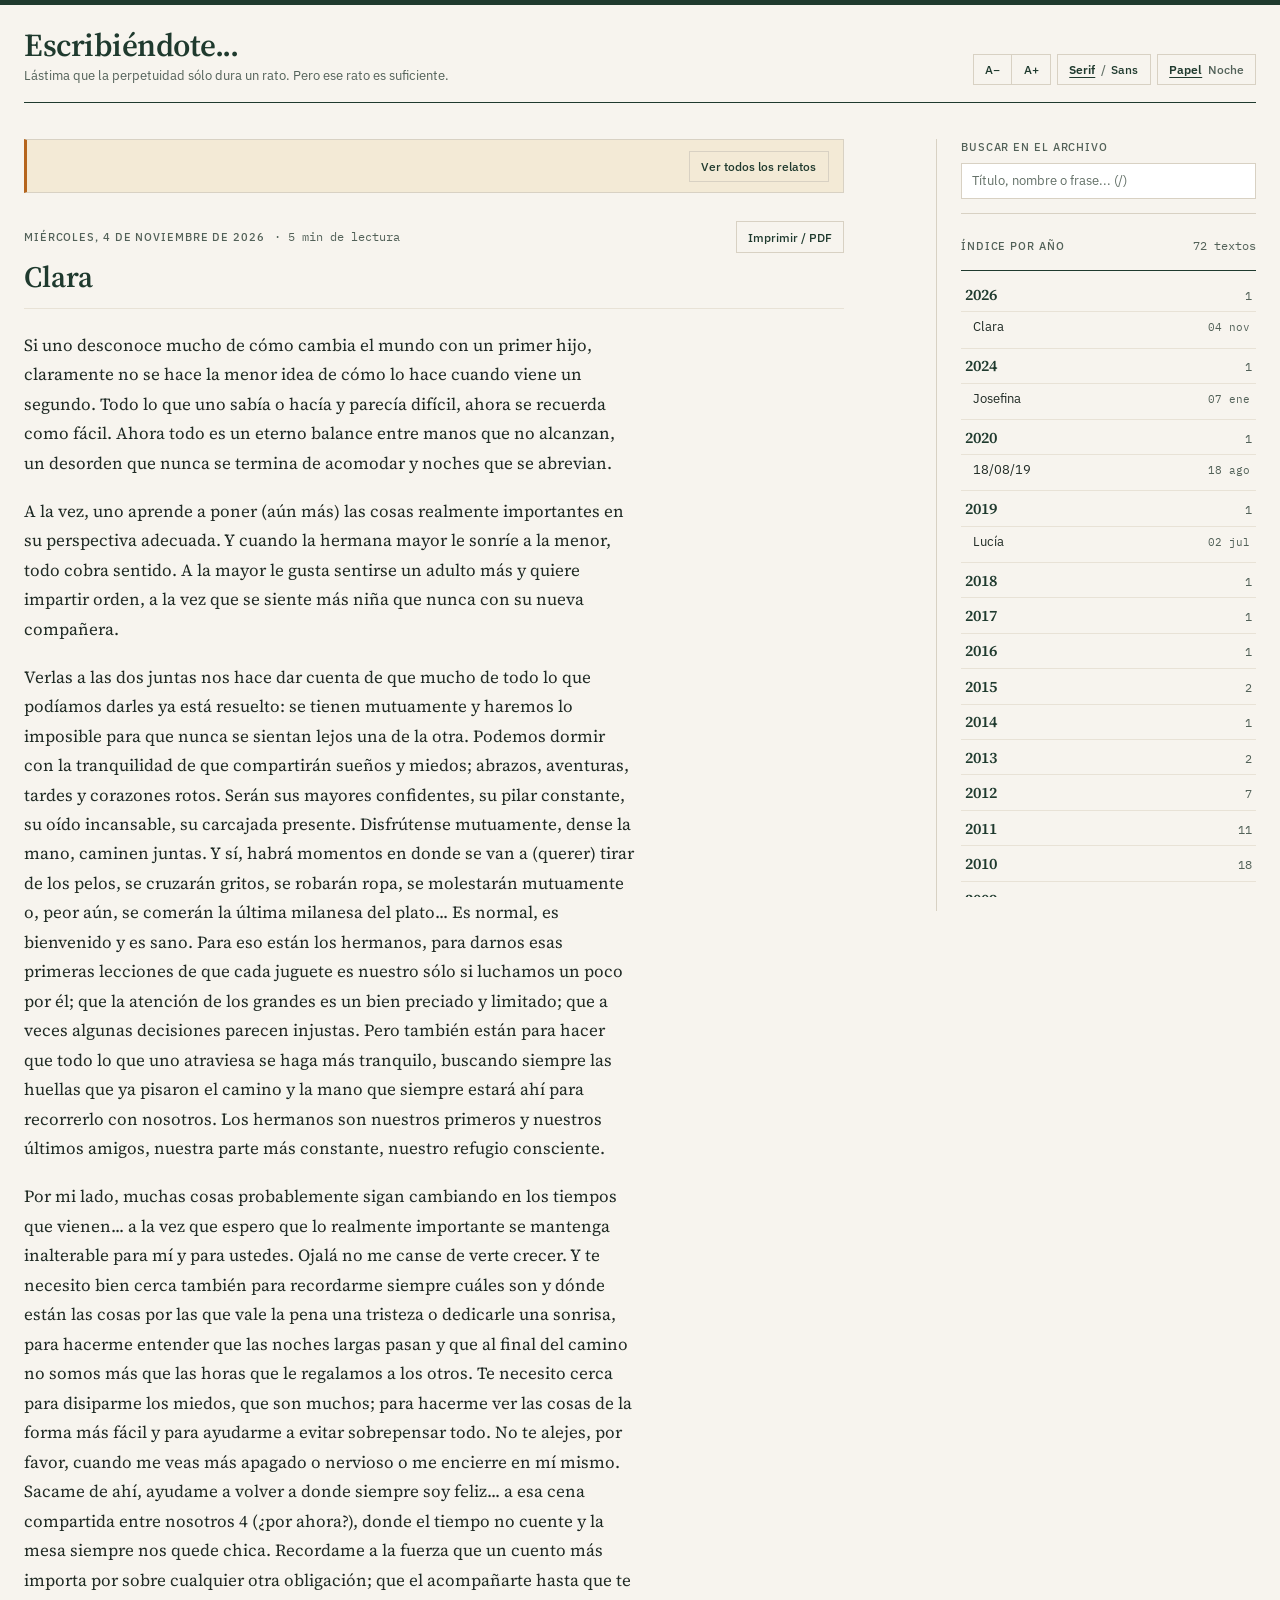
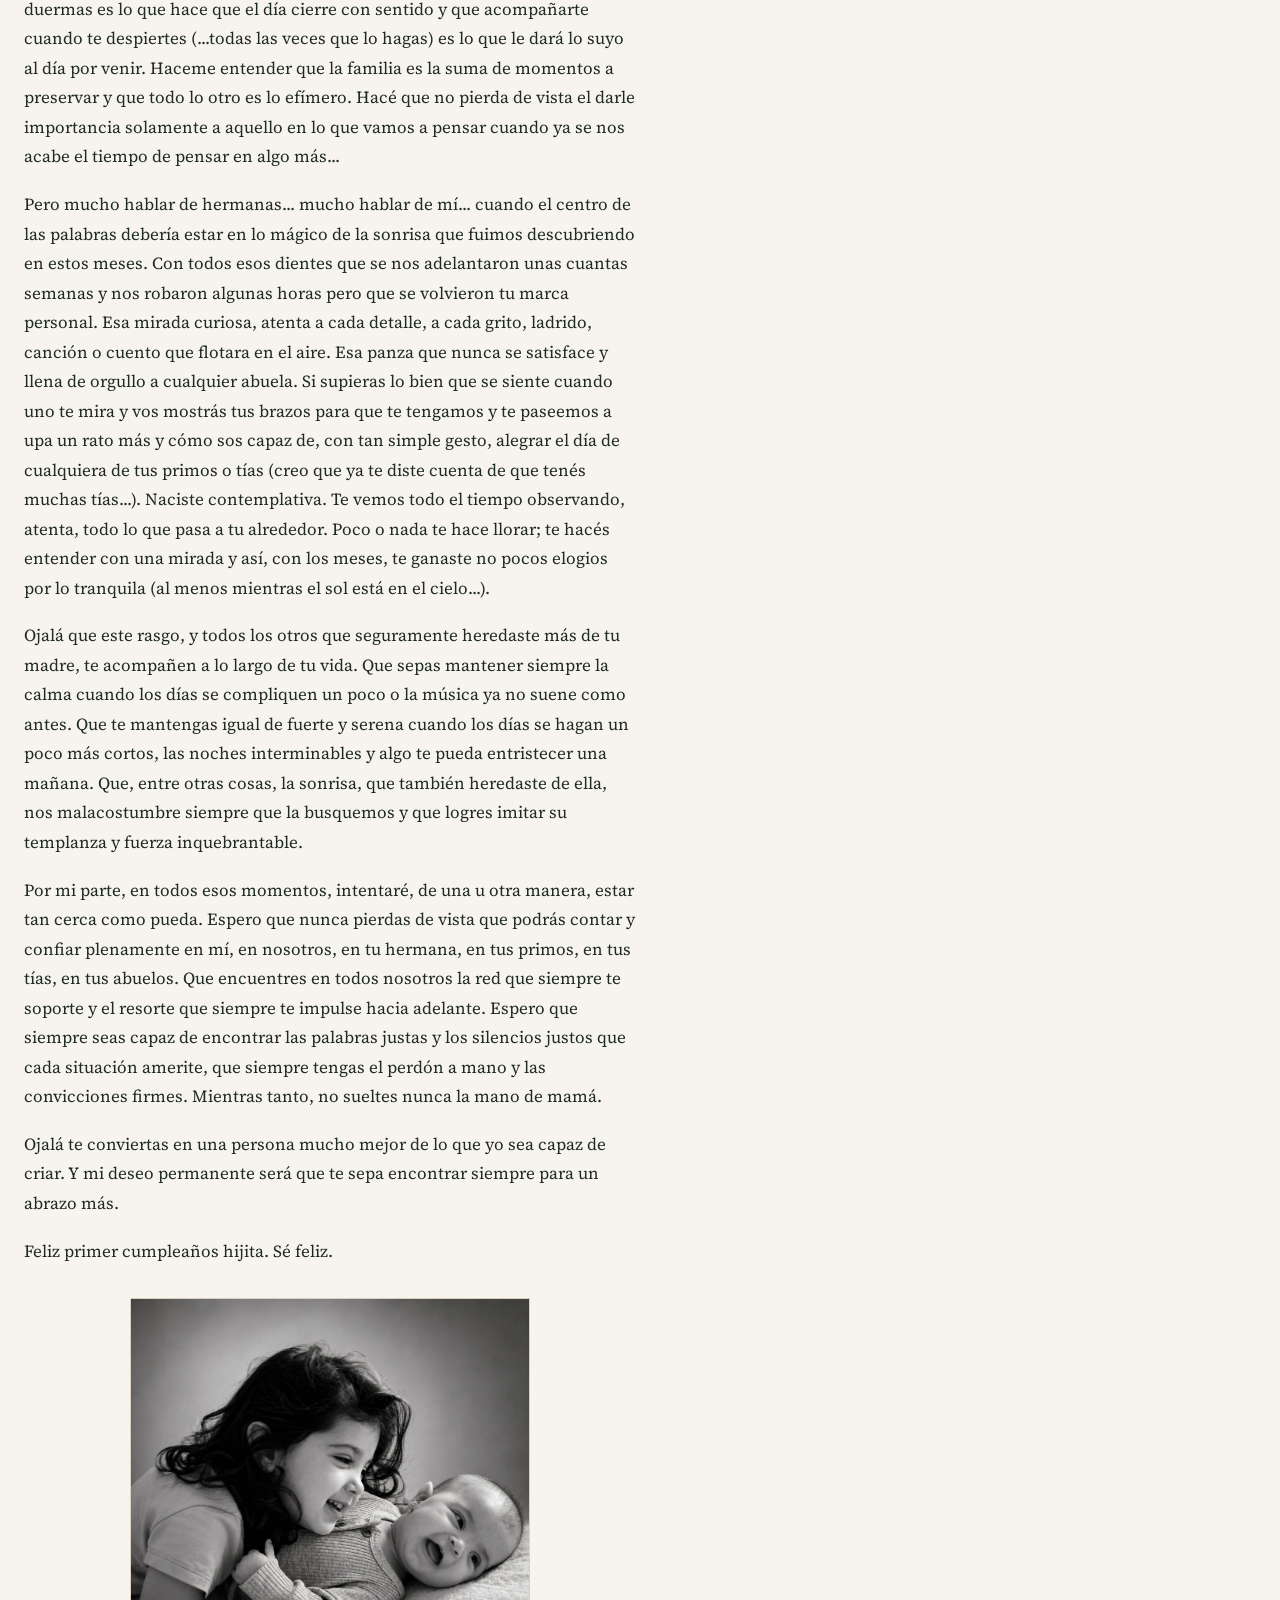
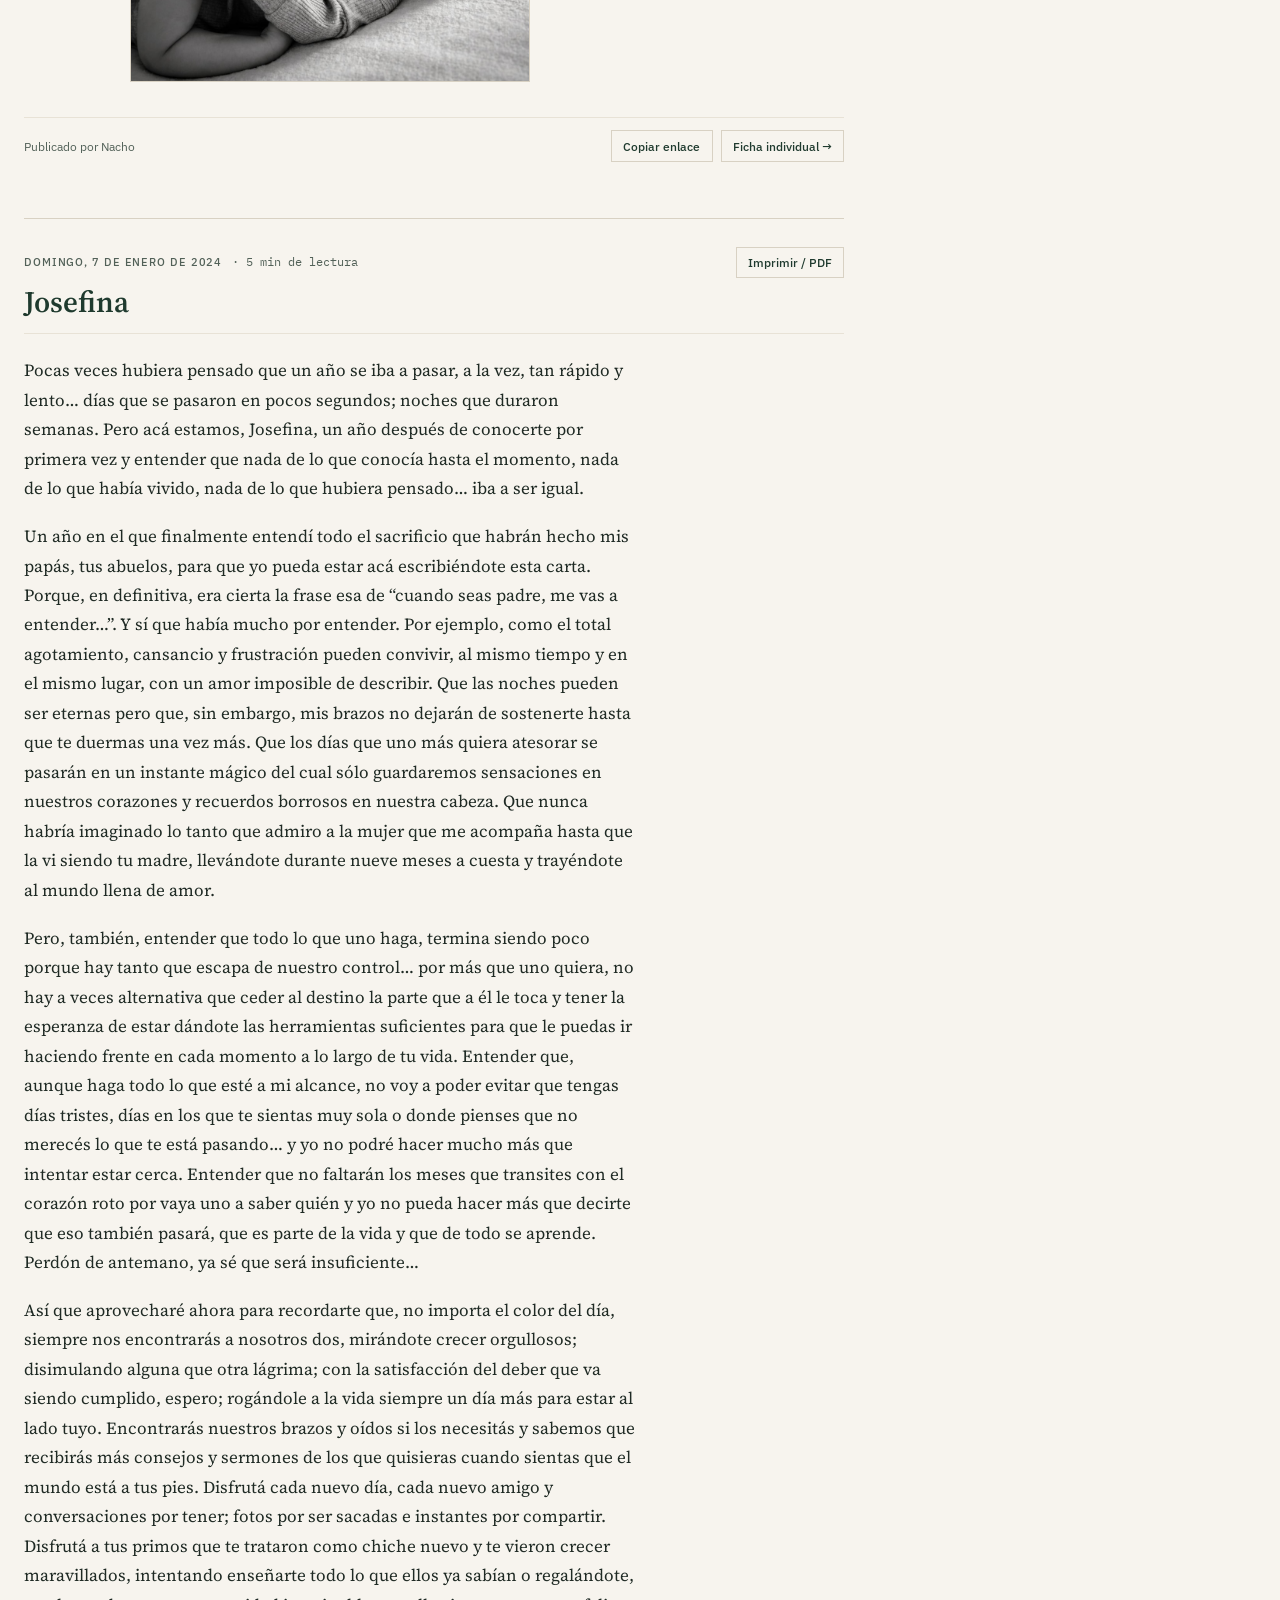
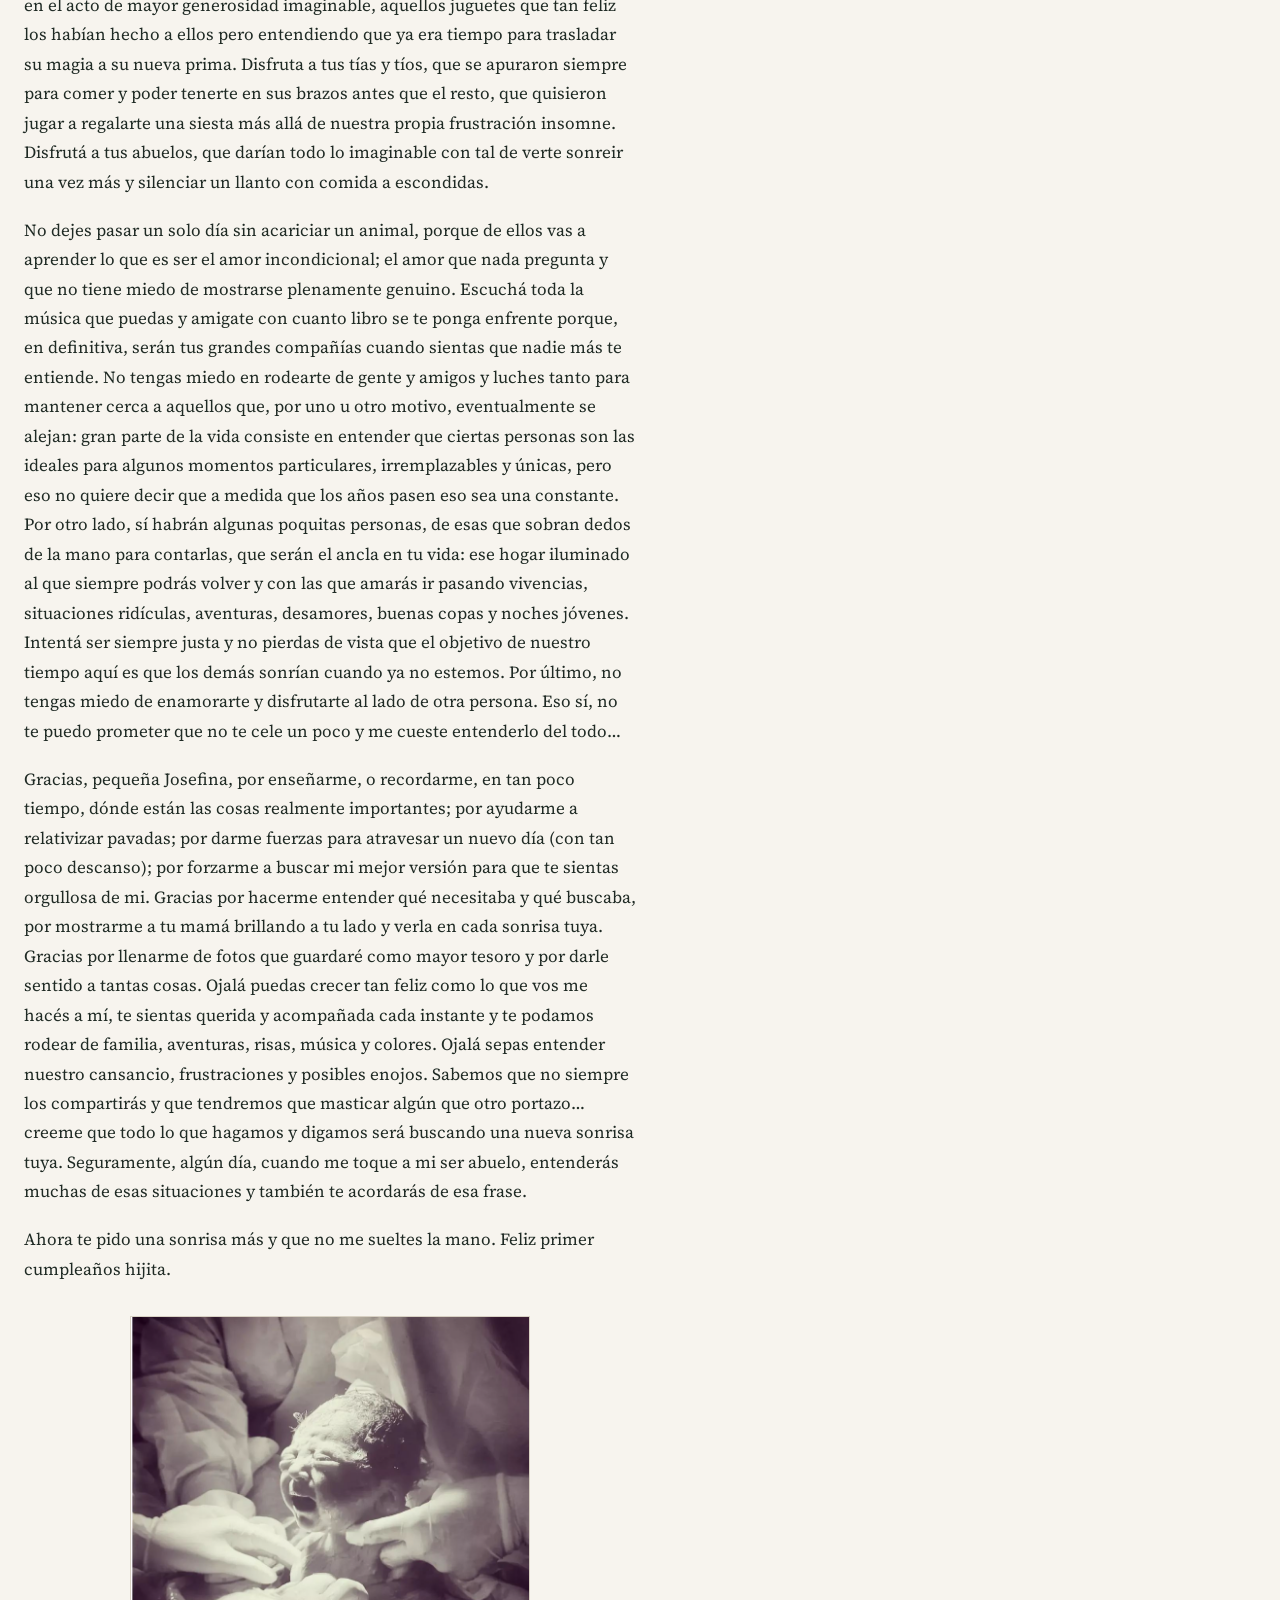
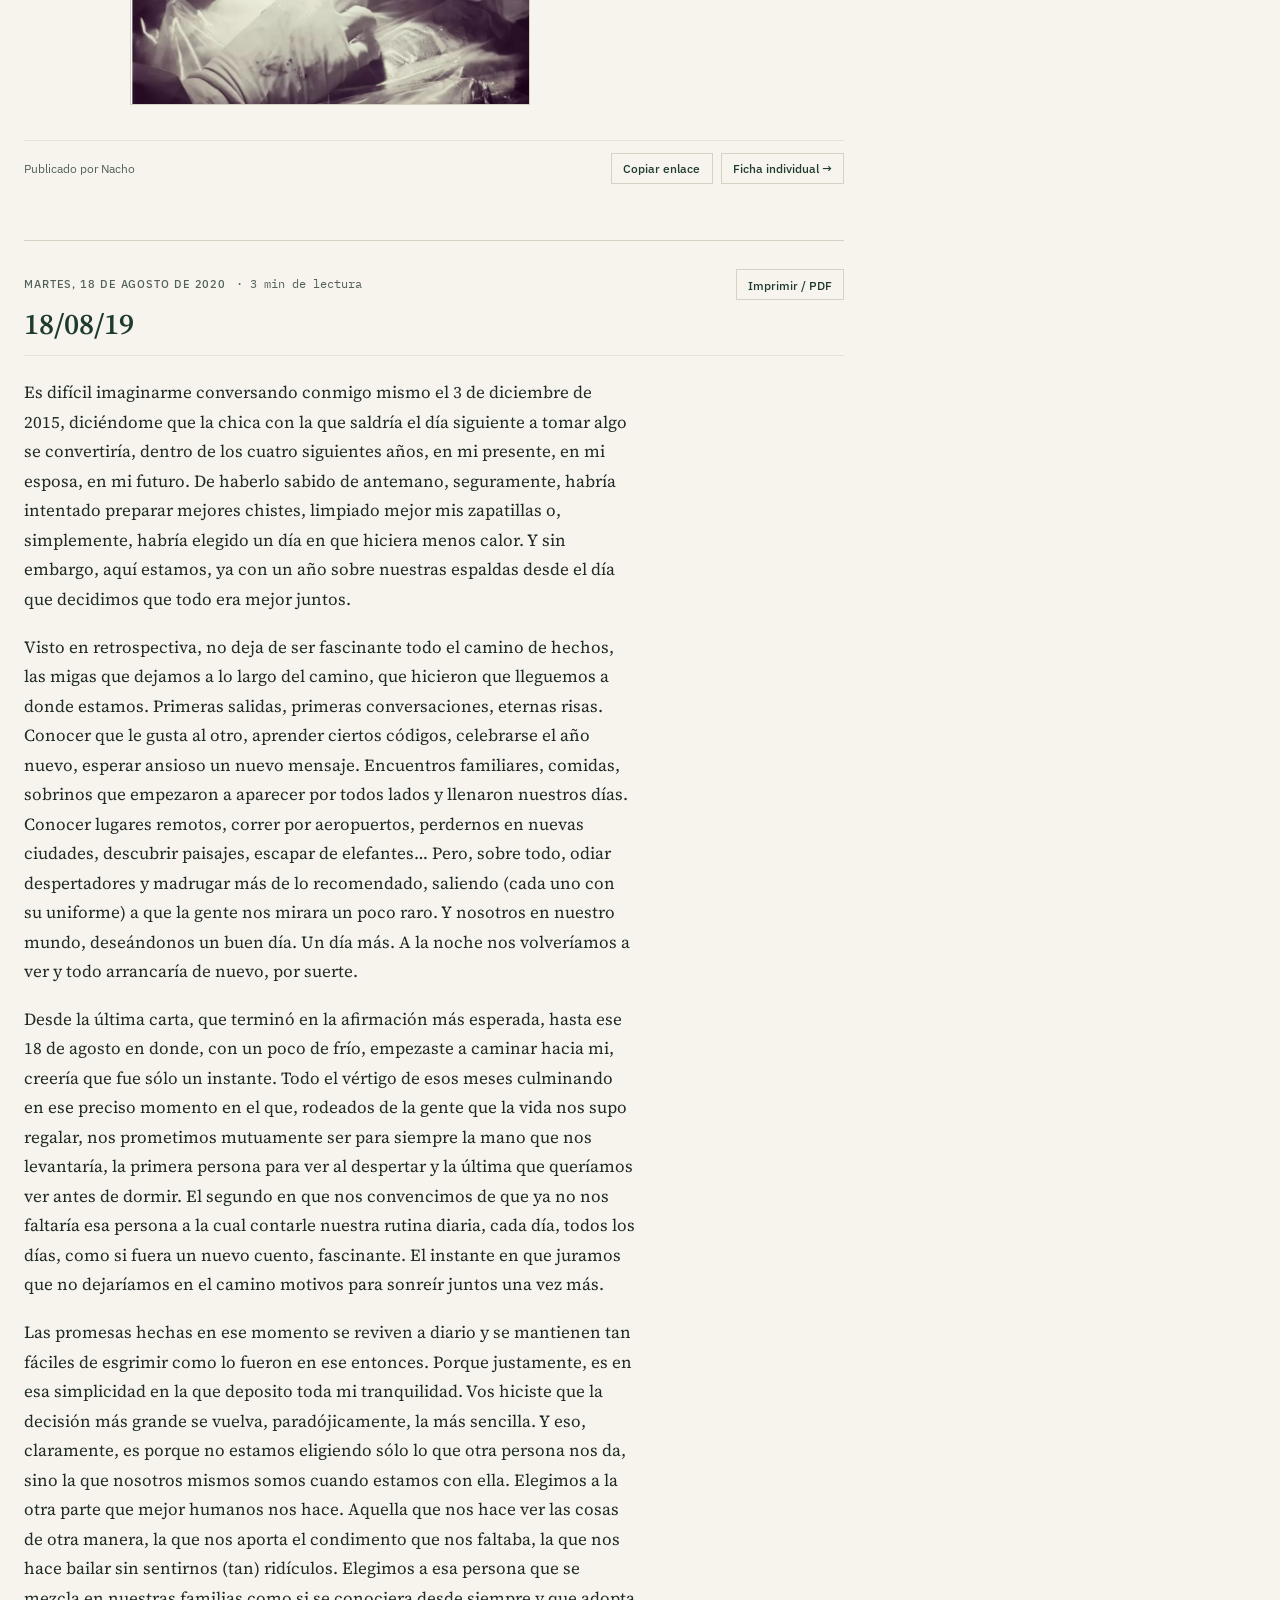
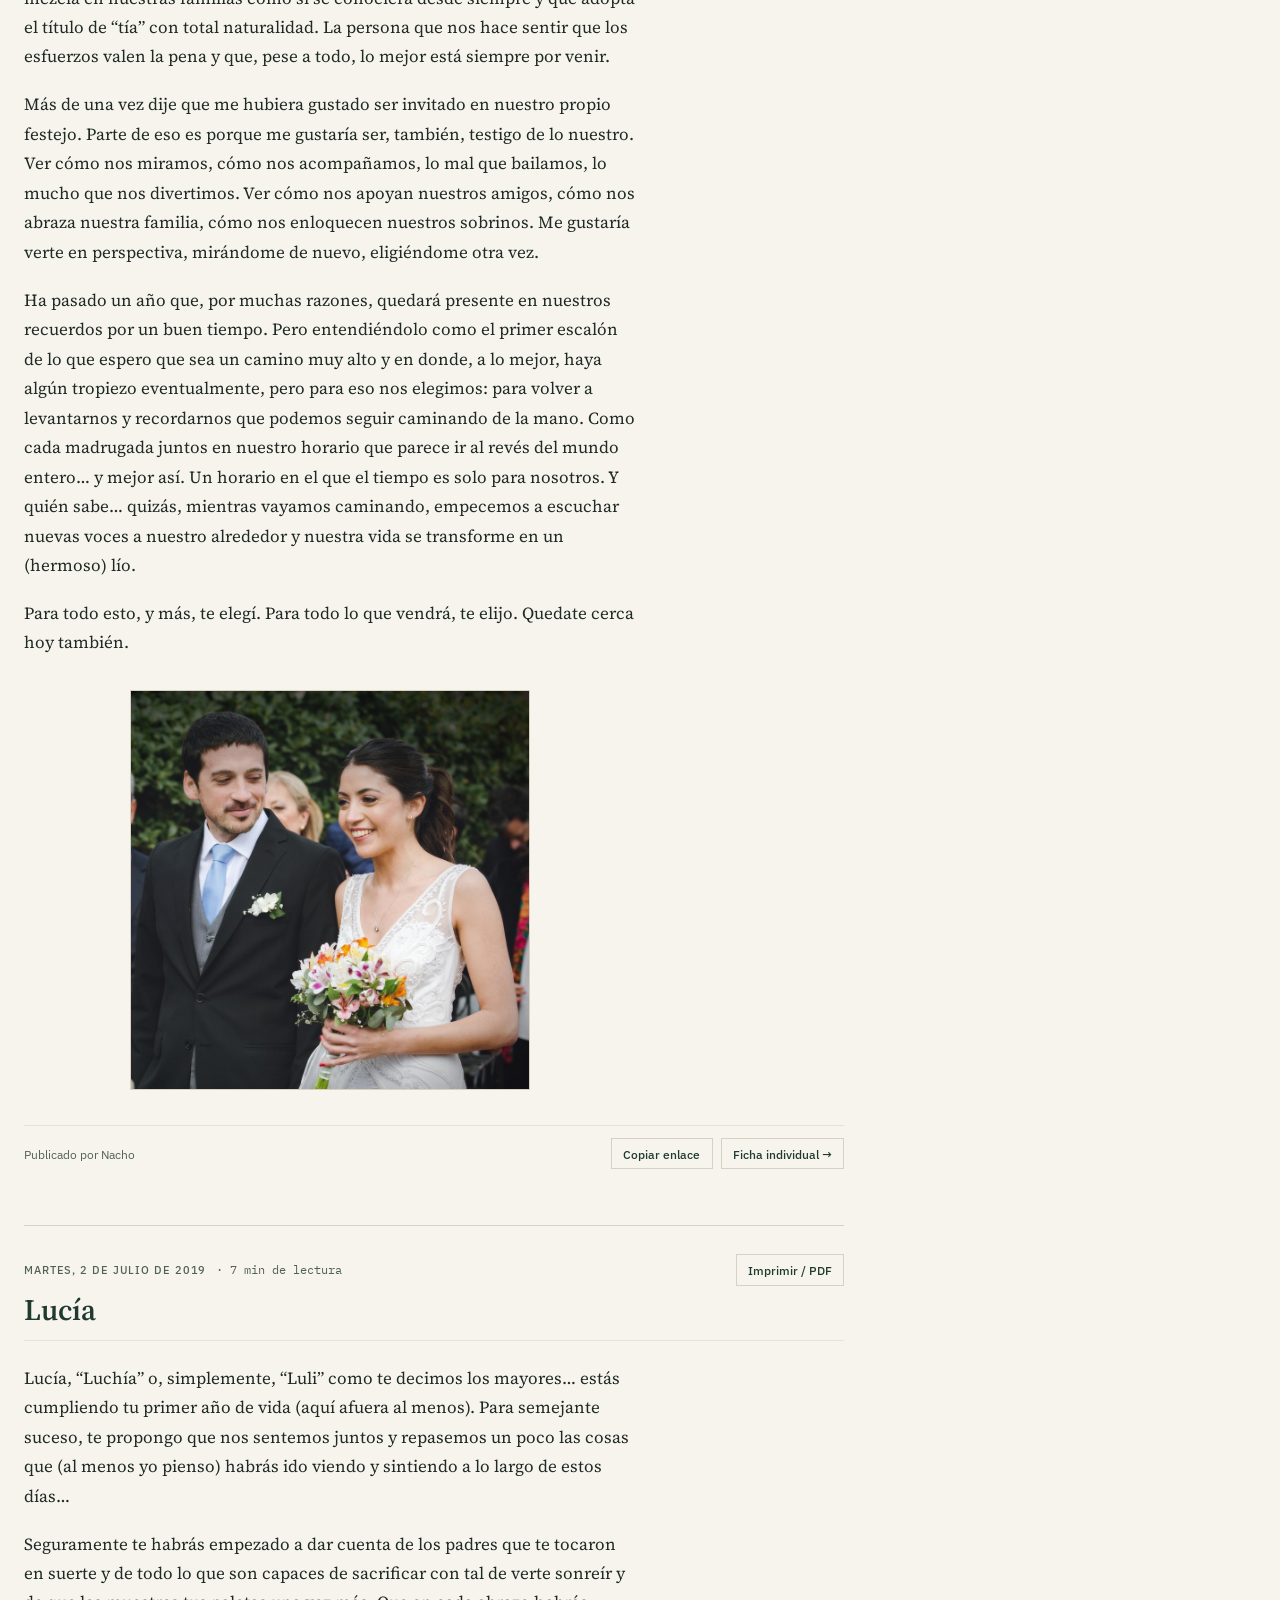
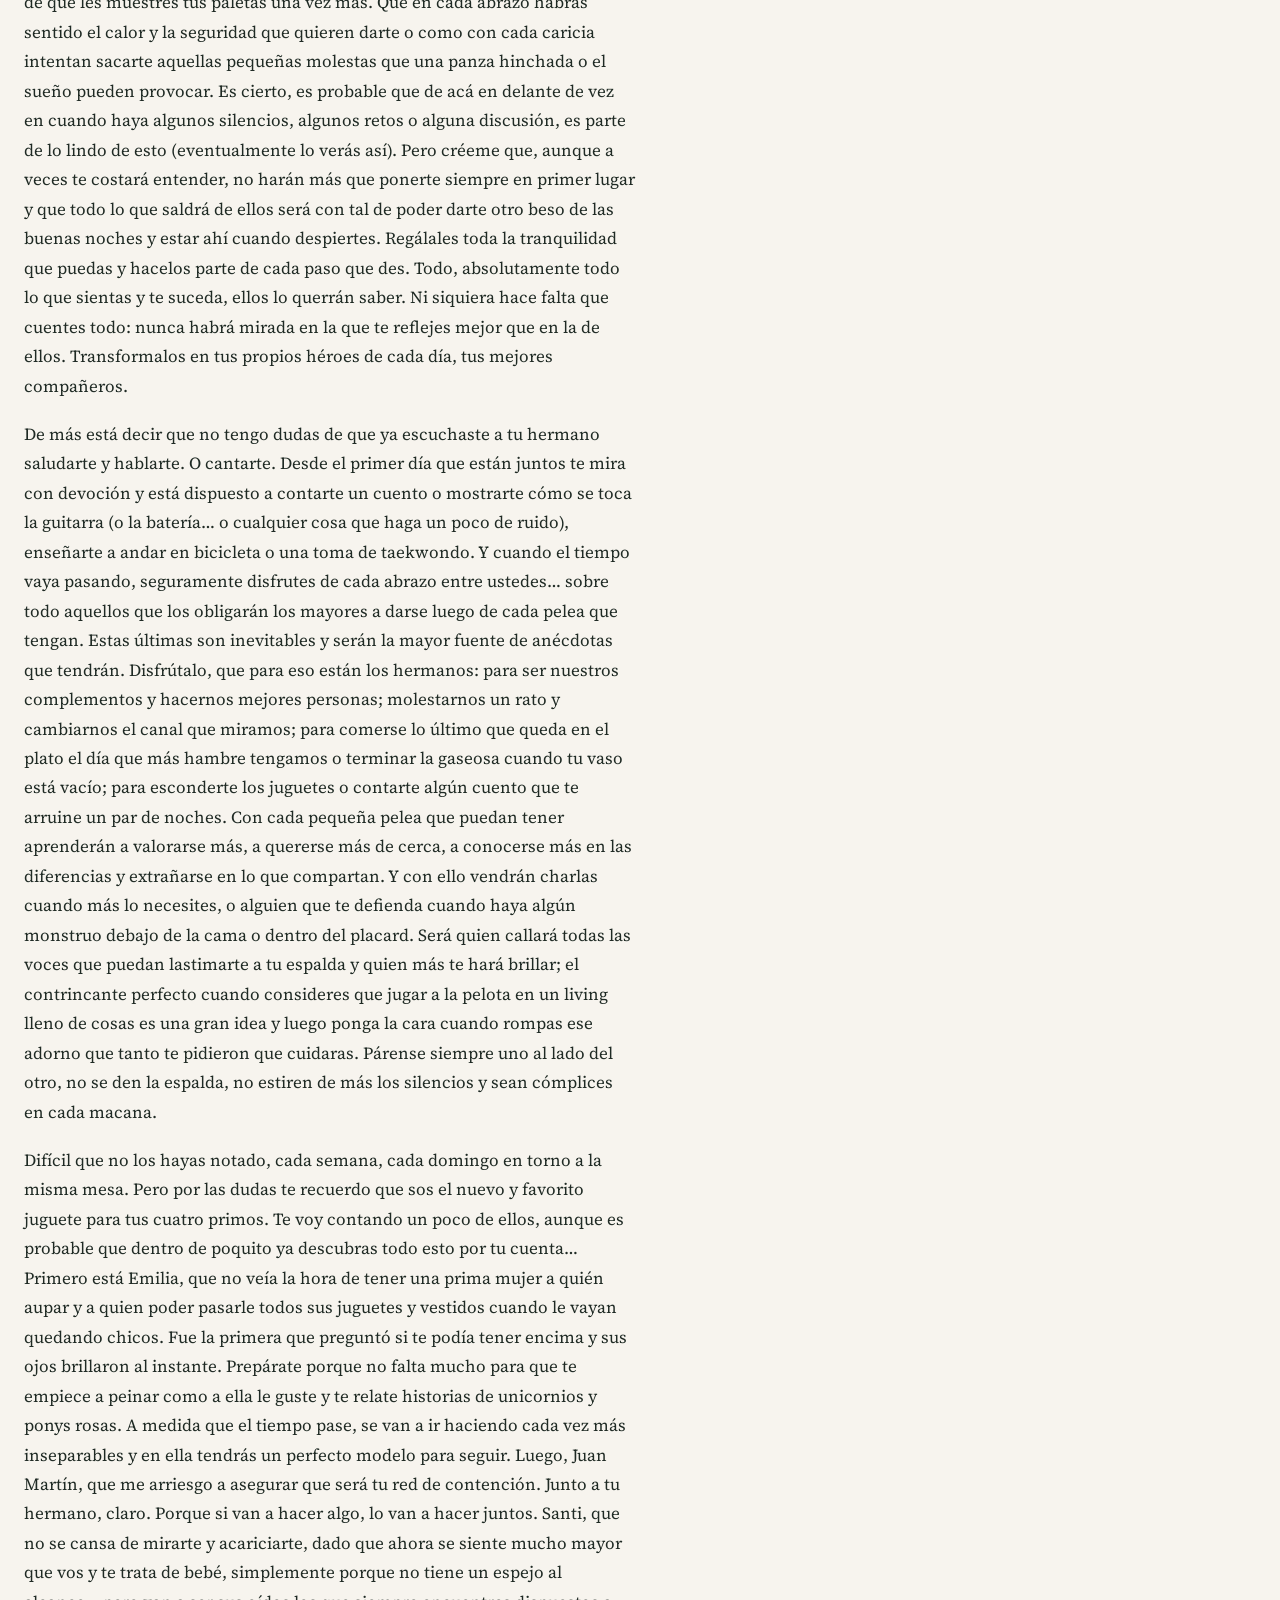
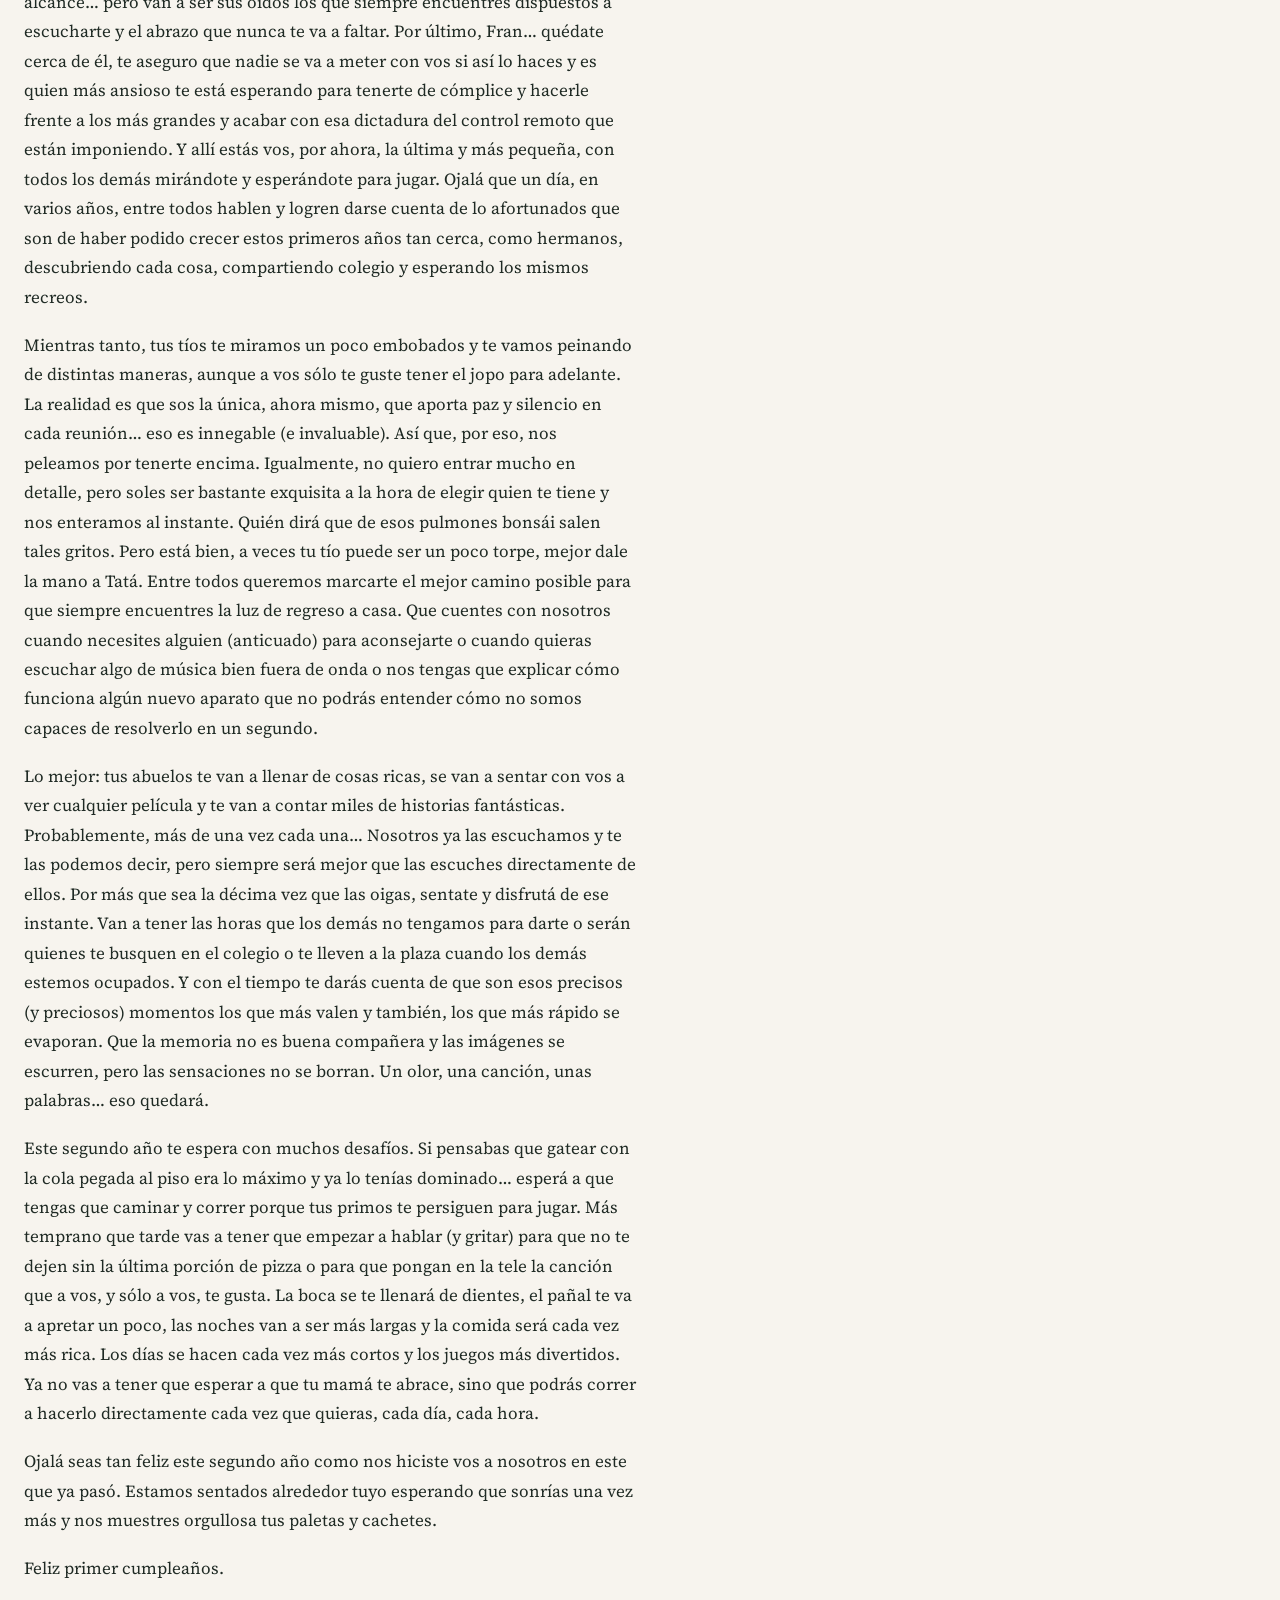
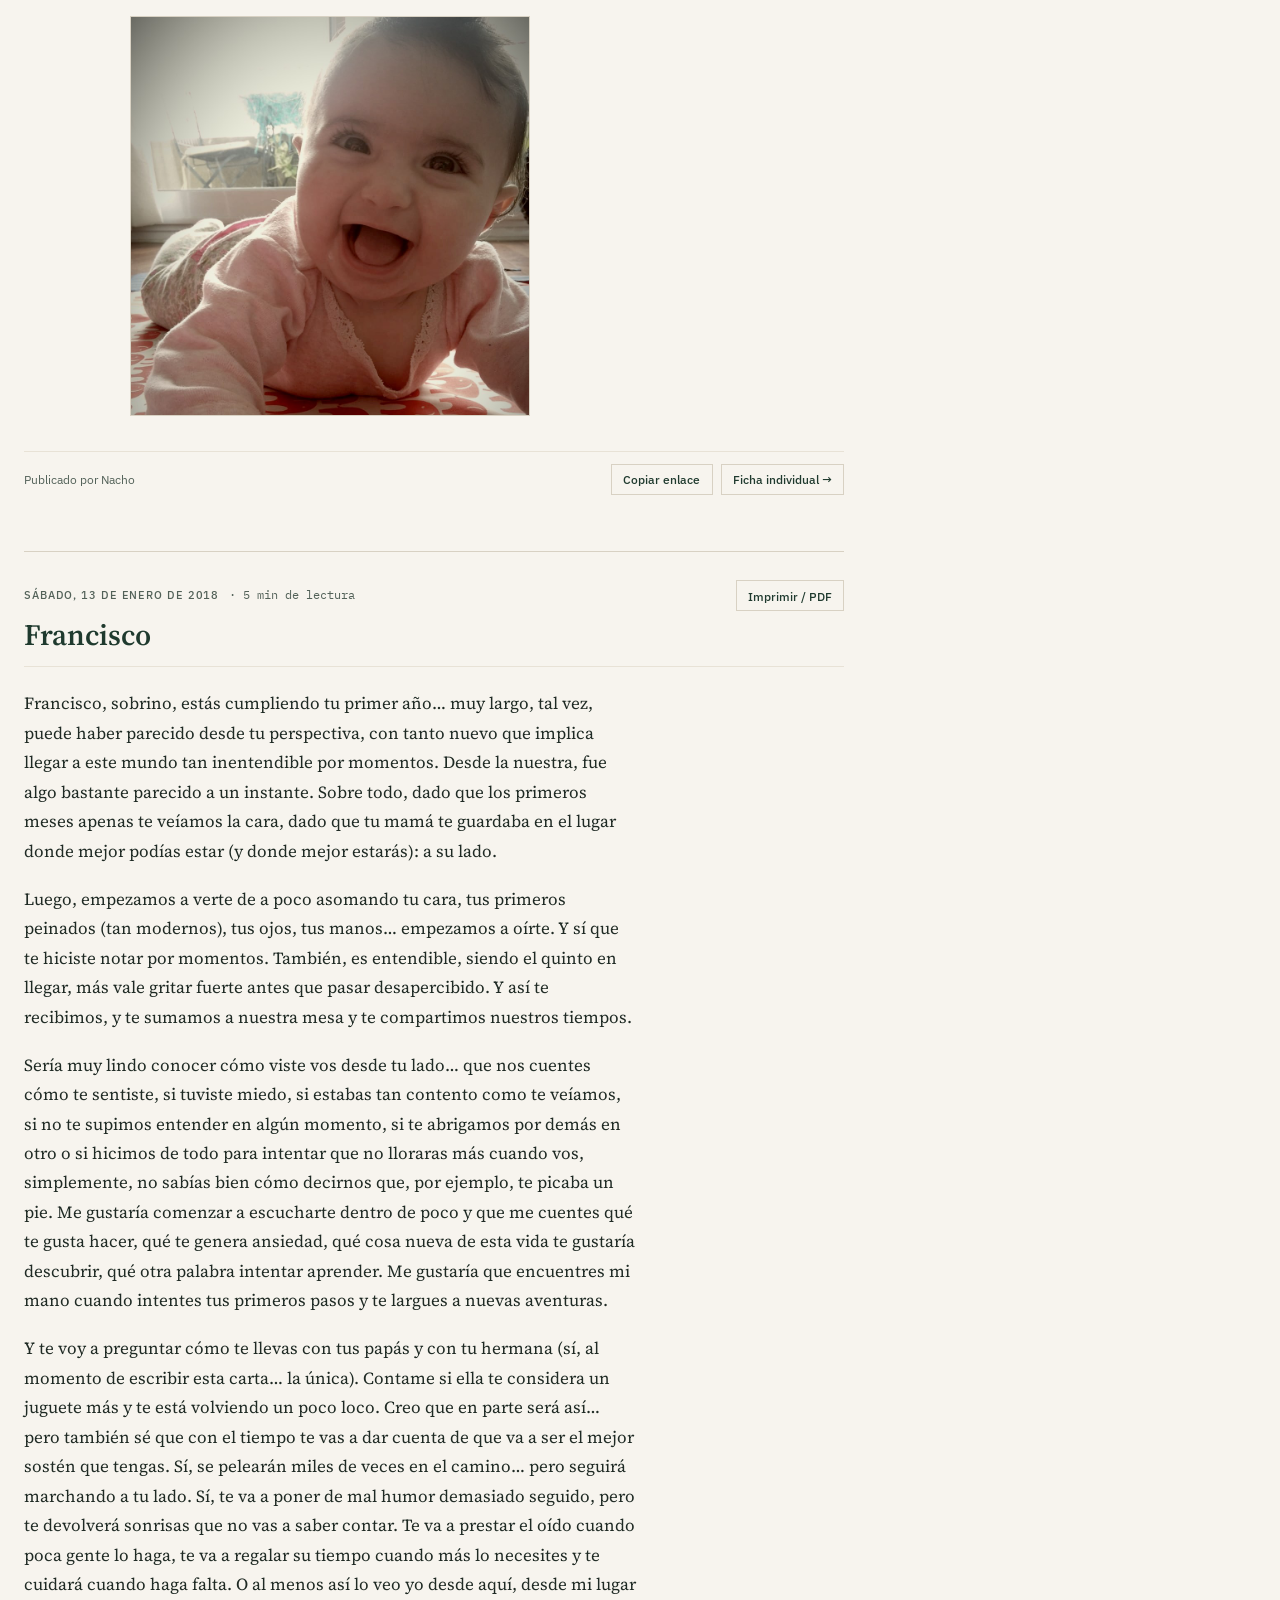
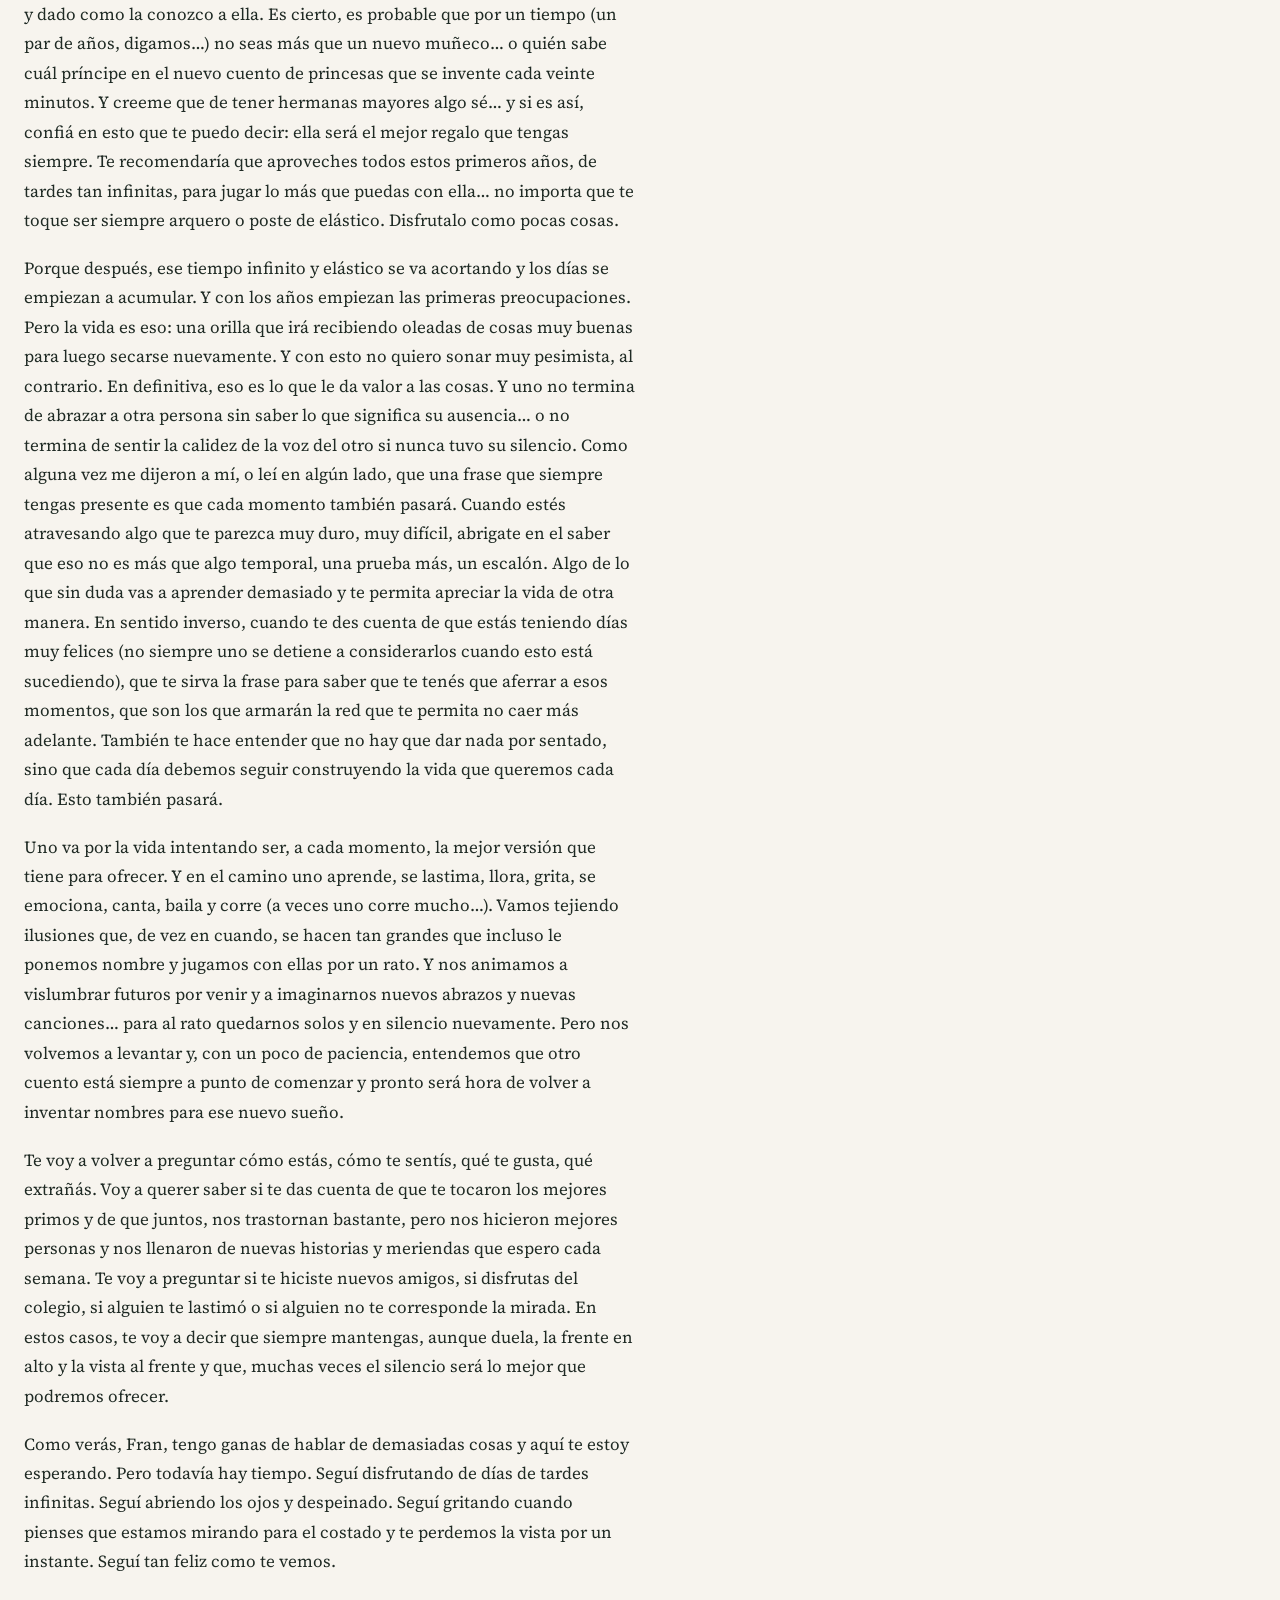
==== commit 050161d7: "Remove KPI strip and fix photo container extra whitespace" ====
--- a/index.html
+++ b/index.html
@@ -13,7 +13,7 @@
   <link rel="preconnect" href="https://fonts.googleapis.com" />
   <link rel="preconnect" href="https://fonts.gstatic.com" crossorigin />
   <link rel="stylesheet" href="https://fonts.googleapis.com/css2?family=Source+Serif+4:ital,opsz,wght@0,8..60,400;0,8..60,600;1,8..60,400&family=IBM+Plex+Sans:ital,wght@0,400;0,500;0,600;1,400&family=IBM+Plex+Mono:wght@400;500&display=swap" />
-  <link rel="stylesheet" href="styles.css?v=5" />
+  <link rel="stylesheet" href="styles.css?v=6" />
   <script>
     (function () {
       try {
@@ -44,11 +44,6 @@
       </div>
 
       <div class="cabecera-derecha">
-        <nav class="pestanas" aria-label="Vistas del archivo">
-          <a href="#" class="pestana activa" id="tab-all" data-filter="all">Cronología completa</a>
-          <a href="#cartas" class="pestana" id="tab-letters" data-filter="letters">Cartas de 1 año</a>
-        </nav>
-
         <div class="controles-barra">
           <div class="grupo-recto" role="group" aria-label="Tamaño de texto">
             <button type="button" class="btn-recto secundario" id="size-down" title="Reducir tamaño de texto" aria-label="Reducir tamaño de texto">A−</button>
@@ -72,29 +67,6 @@
         </div>
       </div>
     </header>
-
-    <section class="indicadores" aria-label="Resumen del archivo">
-      <div class="tarjeta">
-        <div class="etiqueta">Relatos en archivo</div>
-        <div class="numero" id="kpi-total">72</div>
-        <div class="detalle">Noviembre 2007 — Presente</div>
-      </div>
-      <div class="tarjeta">
-        <div class="etiqueta">Cartas de primer año</div>
-        <div class="numero">8</div>
-        <div class="detalle">Clara, Josefina y 6 sobrinos</div>
-      </div>
-      <div class="tarjeta">
-        <div class="etiqueta">Fotografías preservadas</div>
-        <div class="numero">45</div>
-        <div class="detalle">Archivo local original (incluso Goyito en 22 de Enero)</div>
-      </div>
-      <div class="tarjeta">
-        <div class="etiqueta">Autor</div>
-        <div class="numero numero-texto">Nacho</div>
-        <div class="detalle">Diecinueve años de crónicas y cartas</div>
-      </div>
-    </section>
 
     <div class="grilla-editorial">
       <main class="columna-lectura" id="main-content" role="main">
@@ -123,15 +95,6 @@
             <span id="total-count-label" class="conteo-lateral"></span>
           </div>
           <div id="archive-tree" class="arbol-archivo"></div>
-        </div>
-
-        <div class="bloque-lateral colofon-lateral">
-          <div class="etiqueta">Referencia de categorías</div>
-          <div class="leyenda-chips">
-            <span class="chip chip-a">Carta familiar (1 año)</span>
-            <span class="chip chip-b">Con fotografía</span>
-            <span class="chip chip-c">Relato / Poesía</span>
-          </div>
         </div>
       </aside>
     </div>
@@ -165,7 +128,7 @@
     </div>
   </div>
 
-  <script src="posts.js?v=5"></script>
-  <script src="app.js?v=5"></script>
+  <script src="posts.js?v=6"></script>
+  <script src="app.js?v=6"></script>
 </body>
 </html>
--- a/styles.css
+++ b/styles.css
@@ -154,7 +154,8 @@
   gap: 0.75rem 2rem;
   align-items: flex-end;
   justify-content: space-between;
-  padding: 1.35rem 0 0.85rem;
+  padding: 1.5rem 0 1.1rem;
+  margin-bottom: 2.25rem;
   border-bottom: 1px solid var(--verde);
 }
 
@@ -507,34 +508,20 @@
   color: var(--tinta-2);
 }
 
-/* Fotografías enmarcadas con línea fina de 1px, sin sombra ni radio */
+/* Fotografías limpias y centradas, sin recuadro sobrante */
 .post-figure {
   margin: 2rem 0 1rem;
   text-align: center;
 }
 
-.post-figure-frame {
+.post-figure img {
   display: inline-block;
-  padding: 0.45rem;
-  background: var(--papel-input);
+  max-width: min(100%, 400px);
+  height: auto;
   border: 1px solid var(--linea);
-}
-
-.post-figure img {
-  display: block;
-  max-width: min(100%, 420px);
-  height: auto;
   border-radius: 0;
   box-shadow: none;
   cursor: zoom-in;
-}
-
-.post-figure-caption {
-  margin-top: 0.4rem;
-  font-family: var(--sans);
-  font-size: 0.72rem;
-  color: var(--tinta-2);
-  text-align: right;
 }
 
 .video-embed {
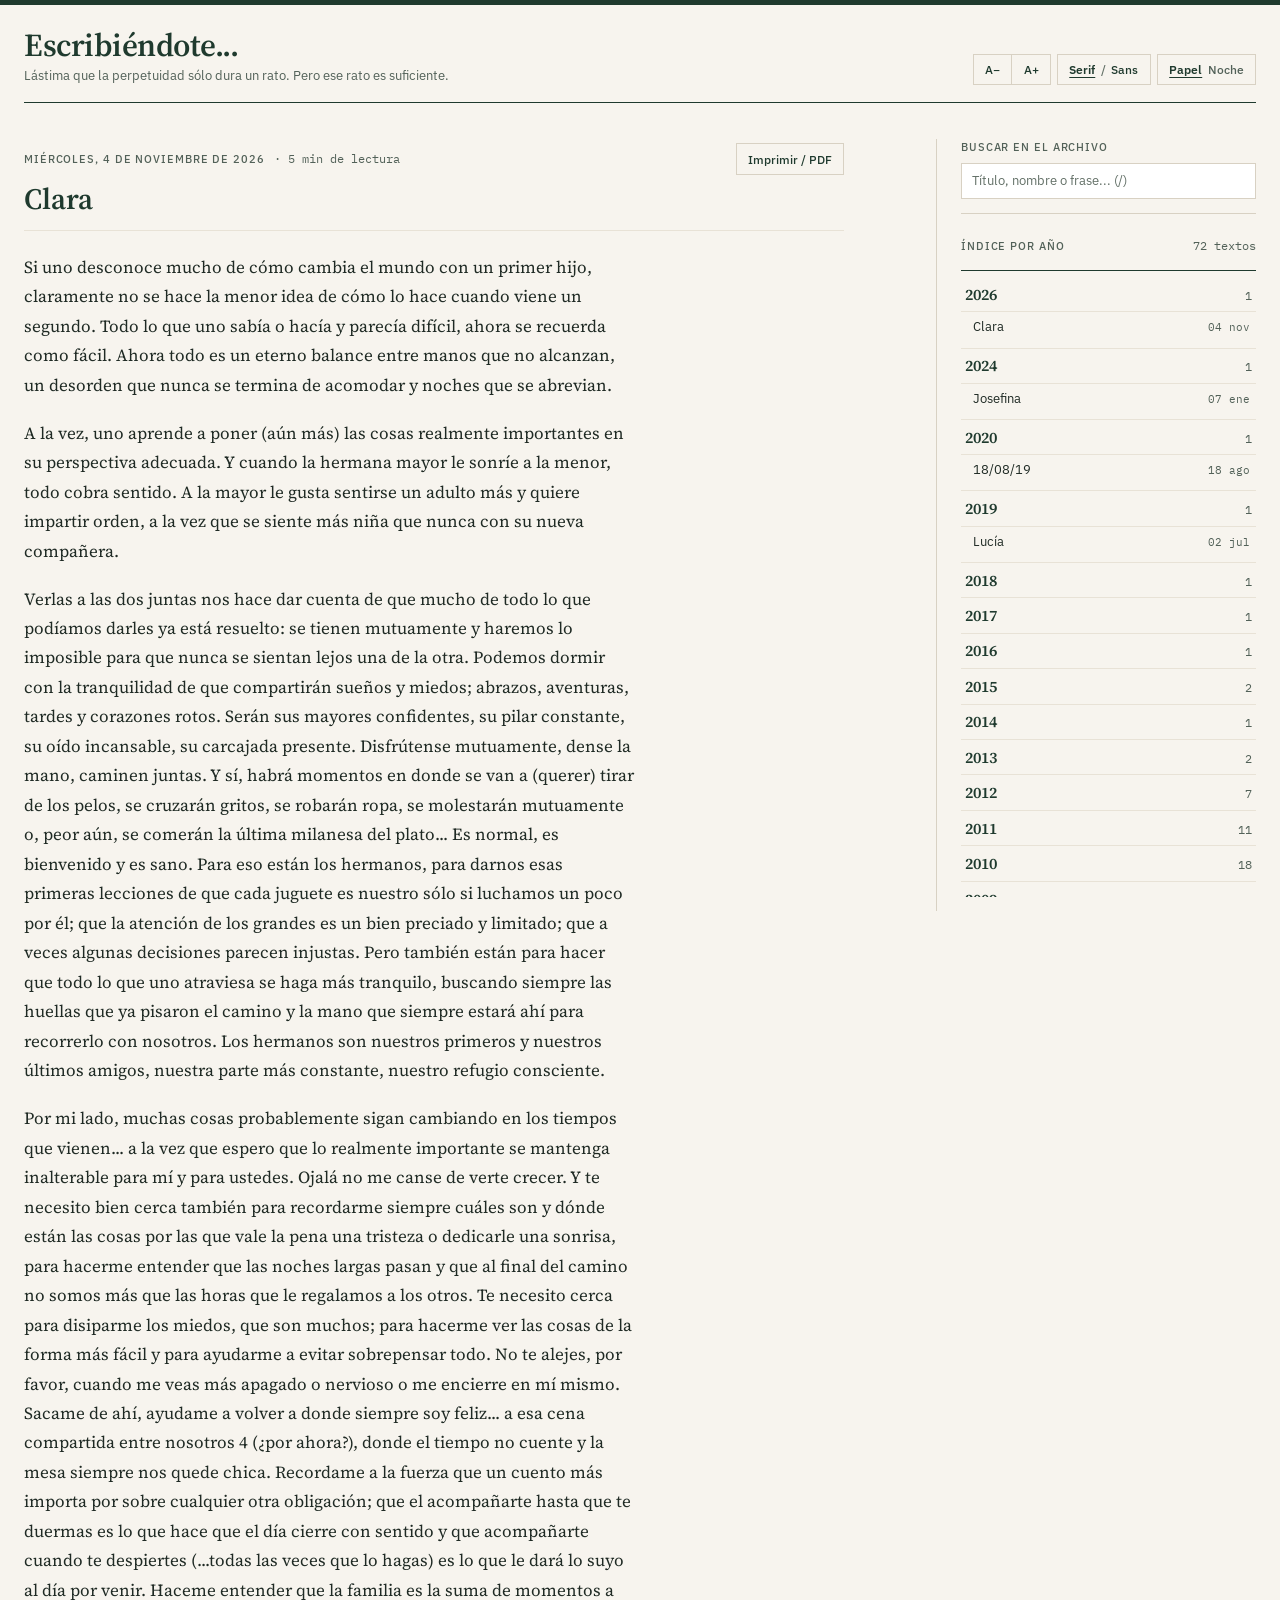
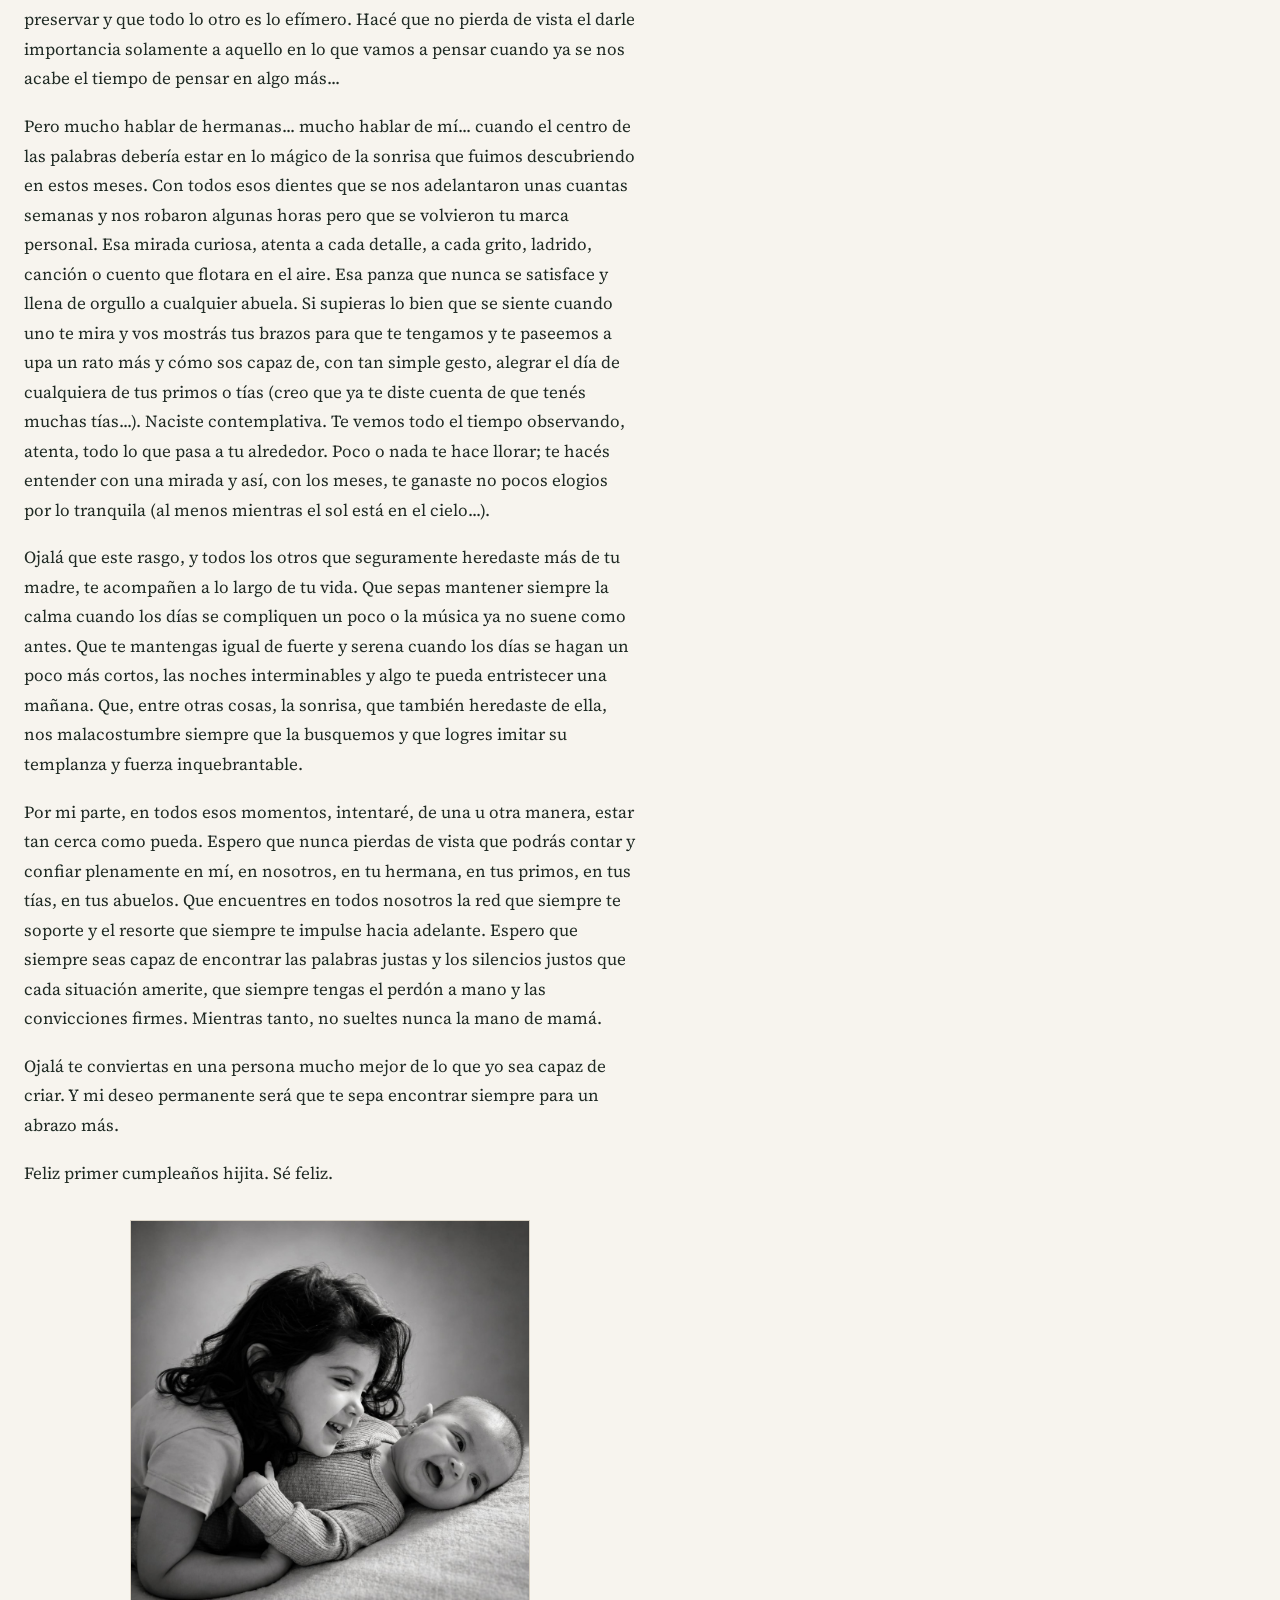
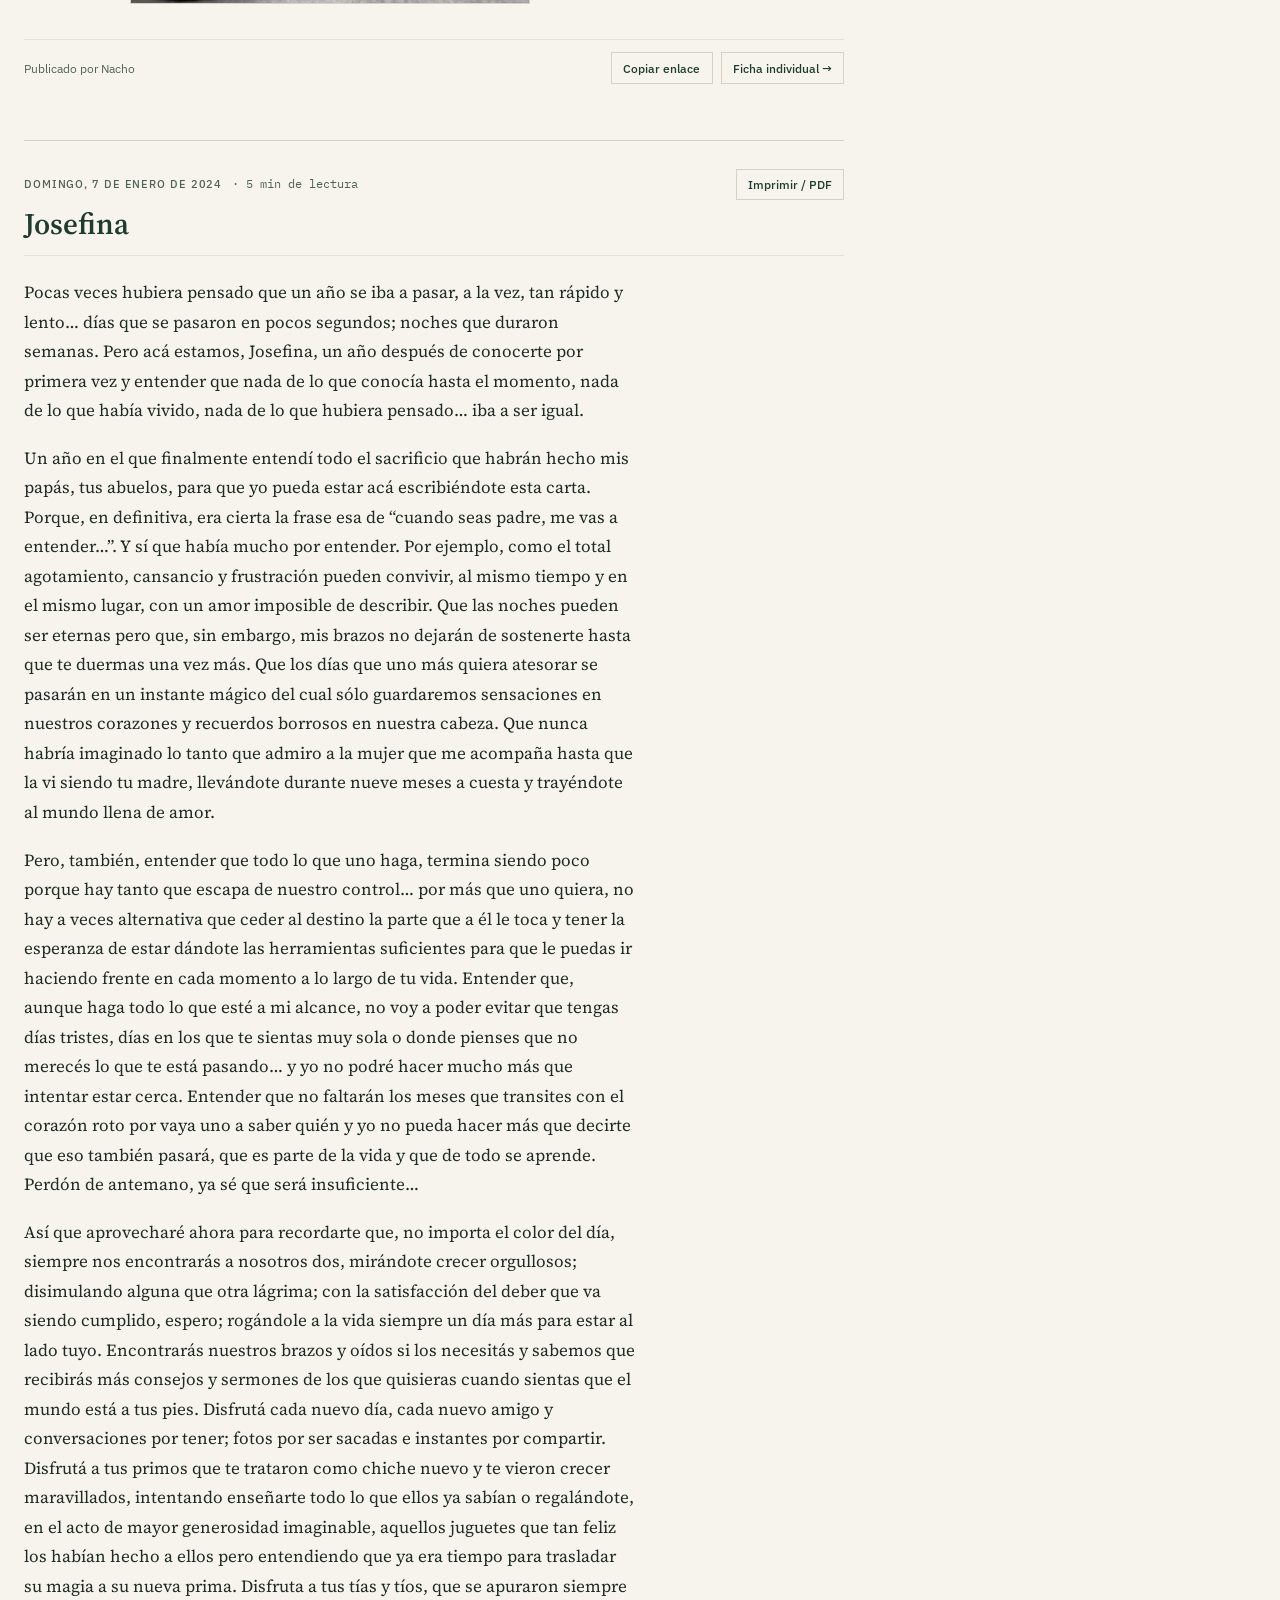
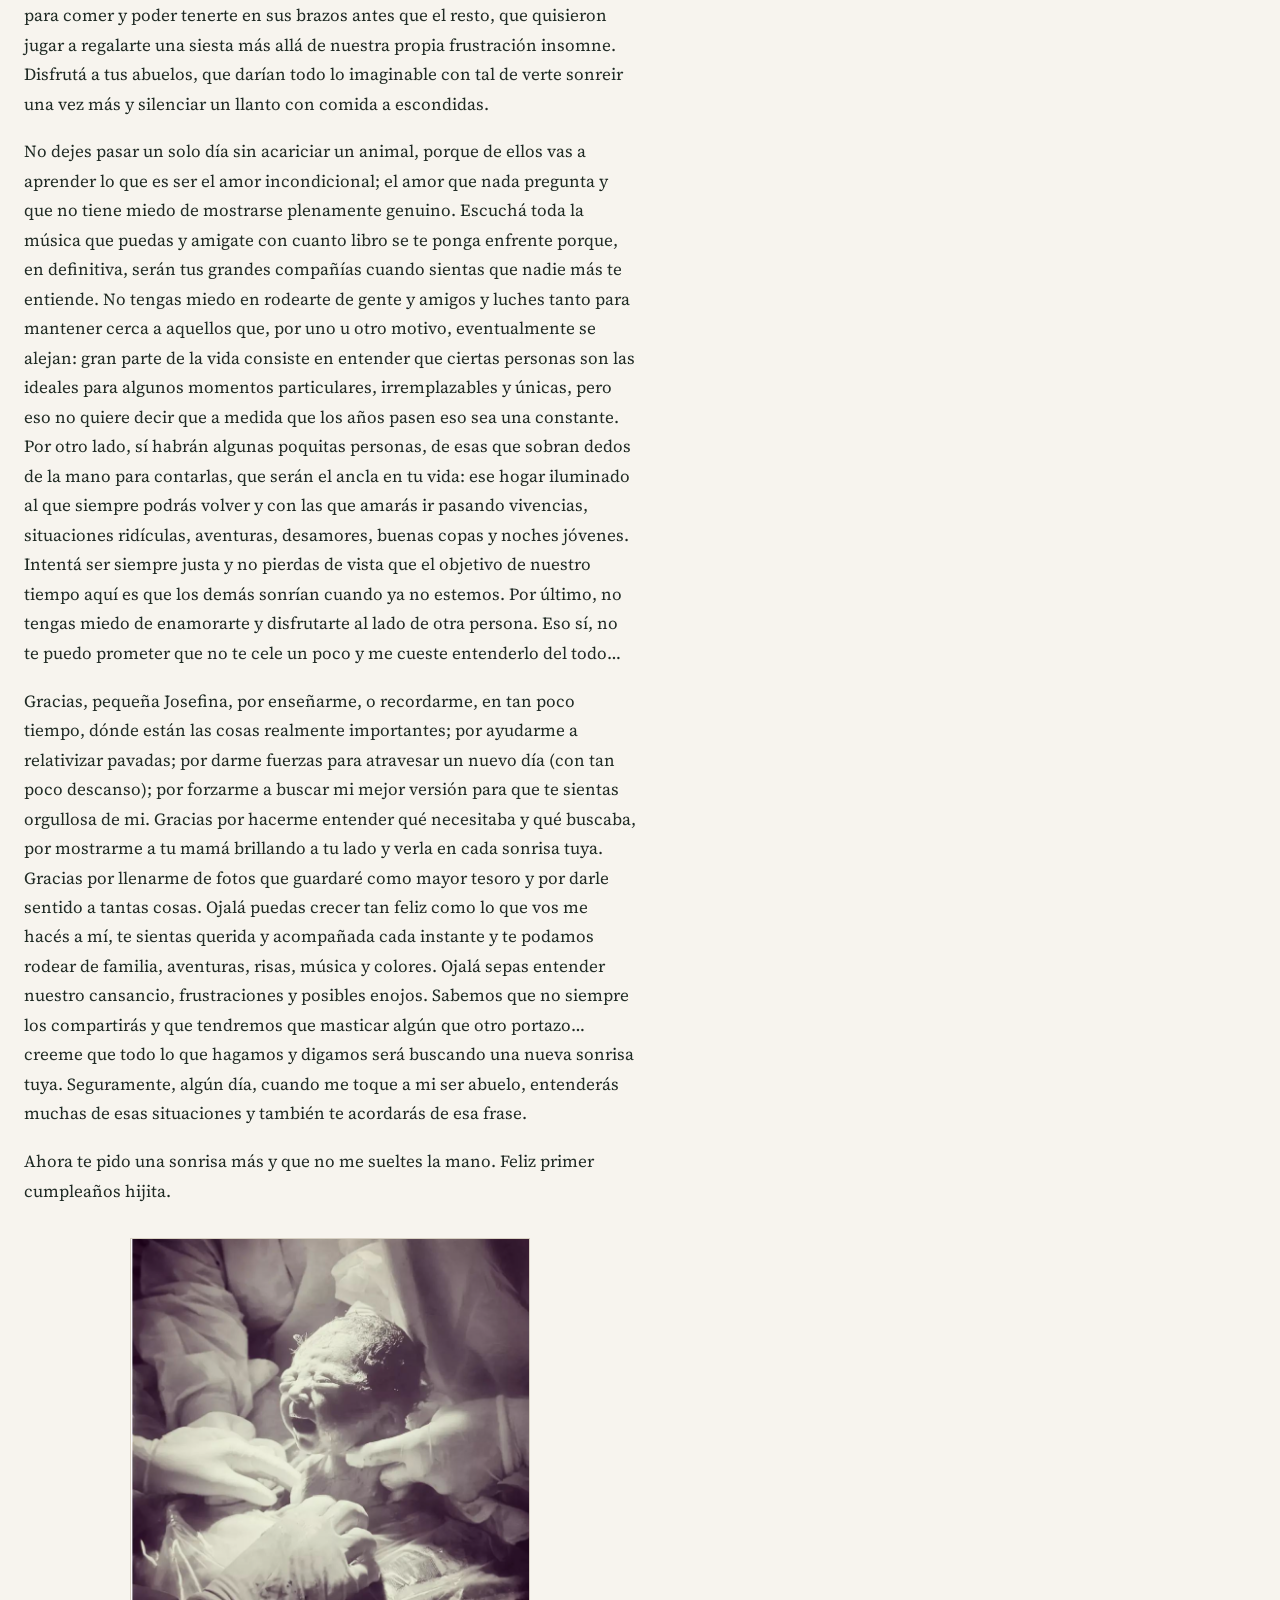
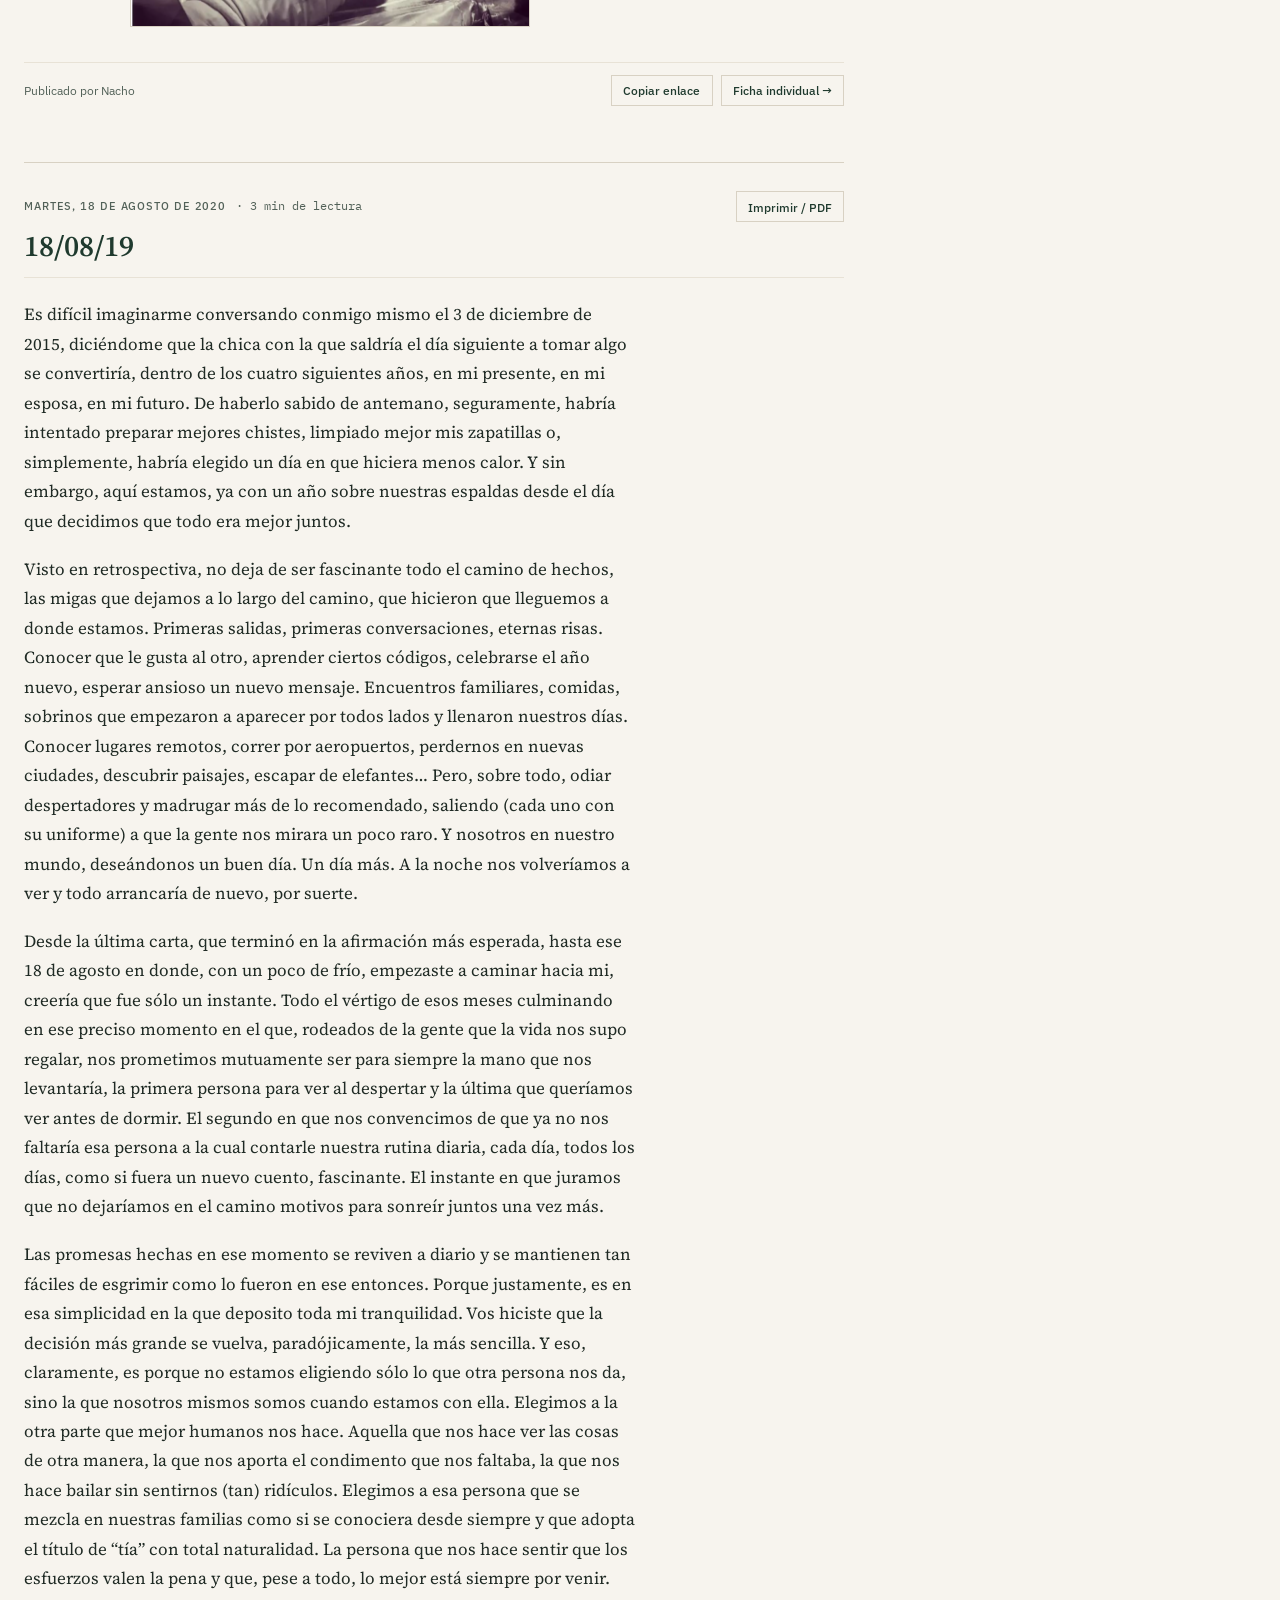
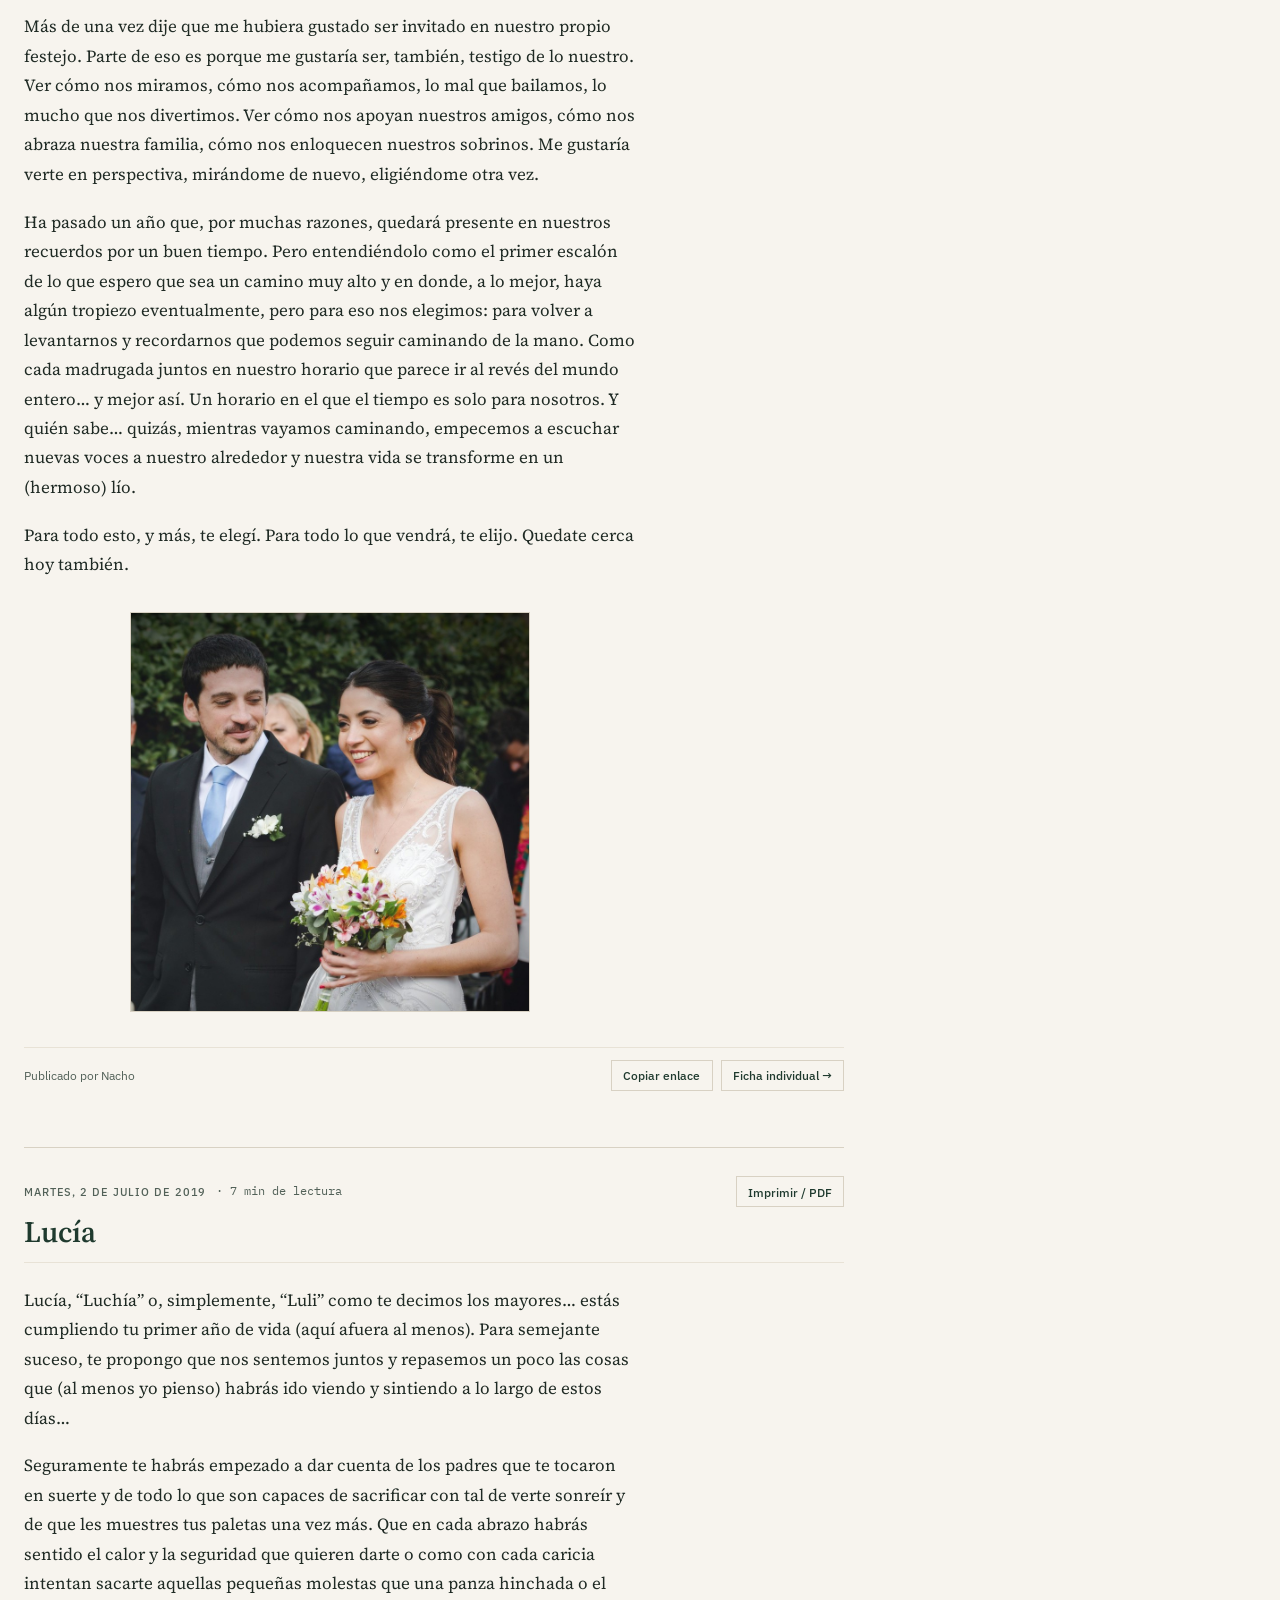
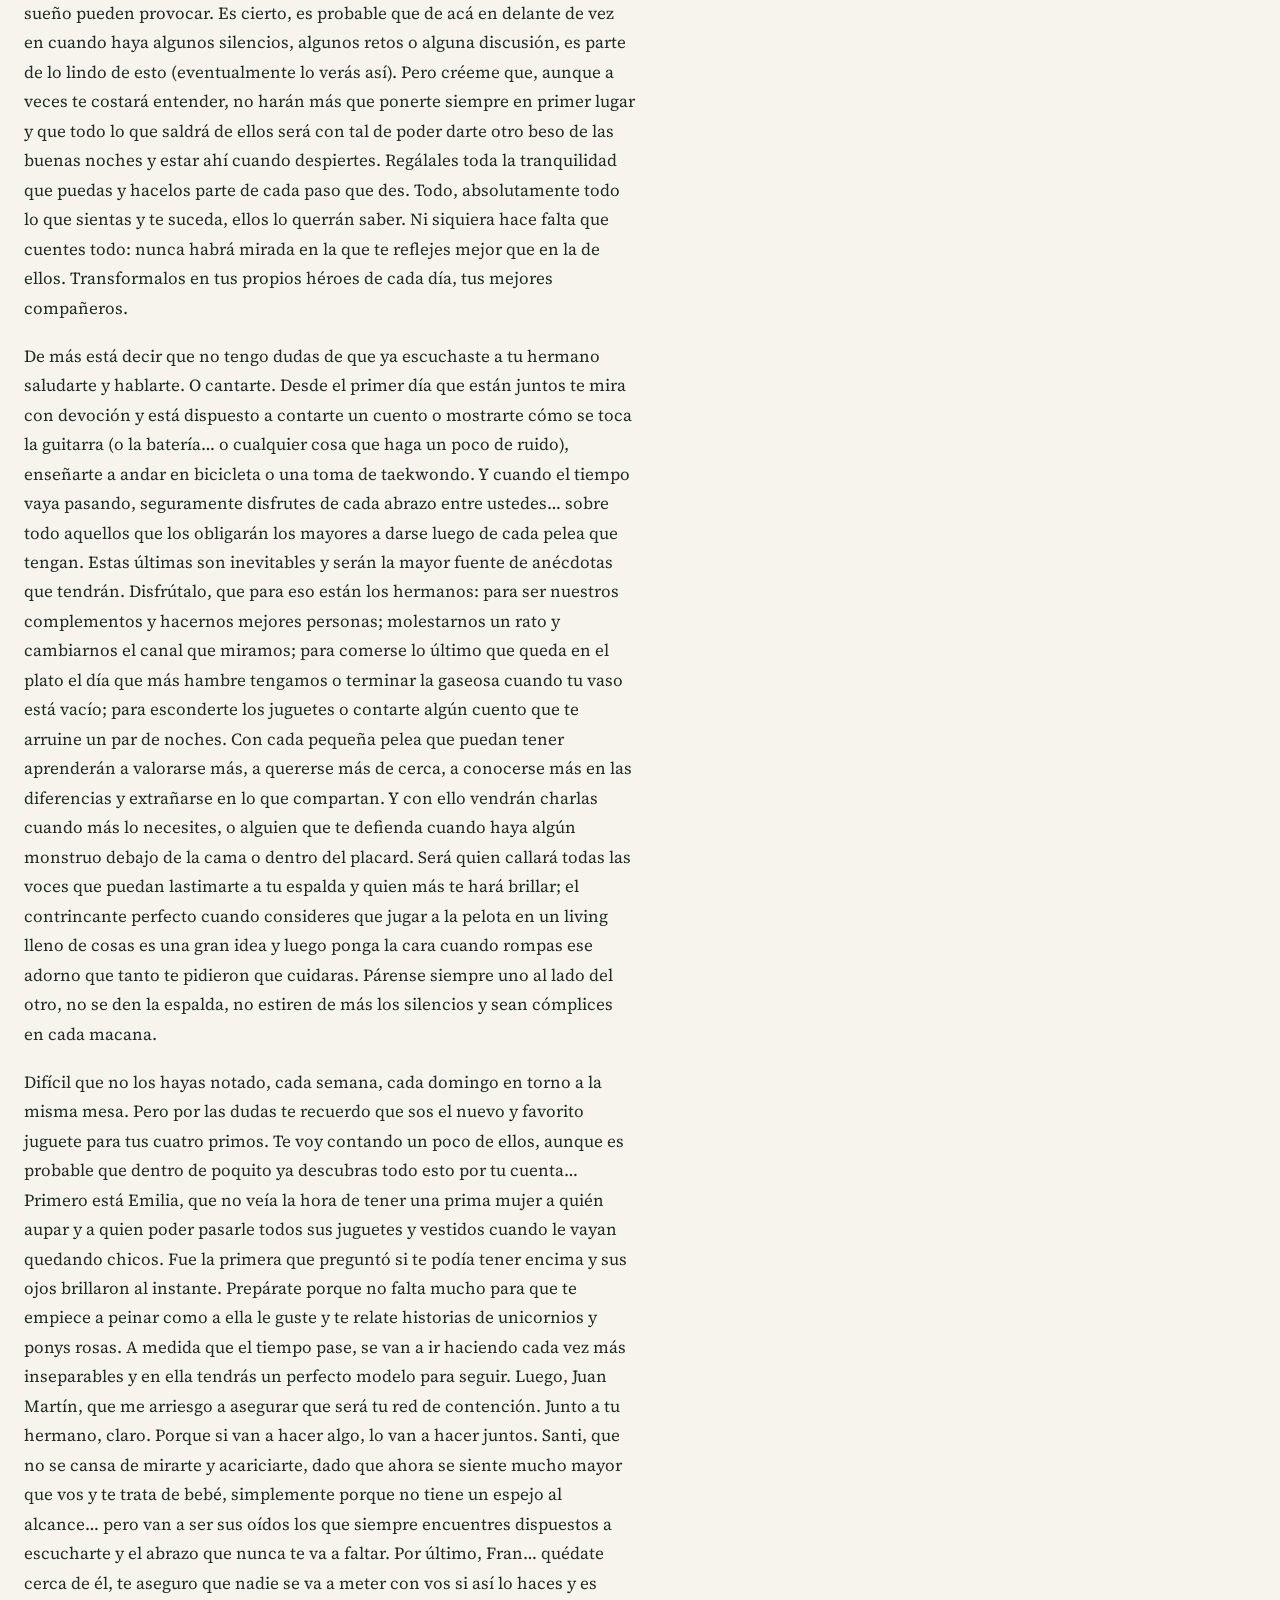
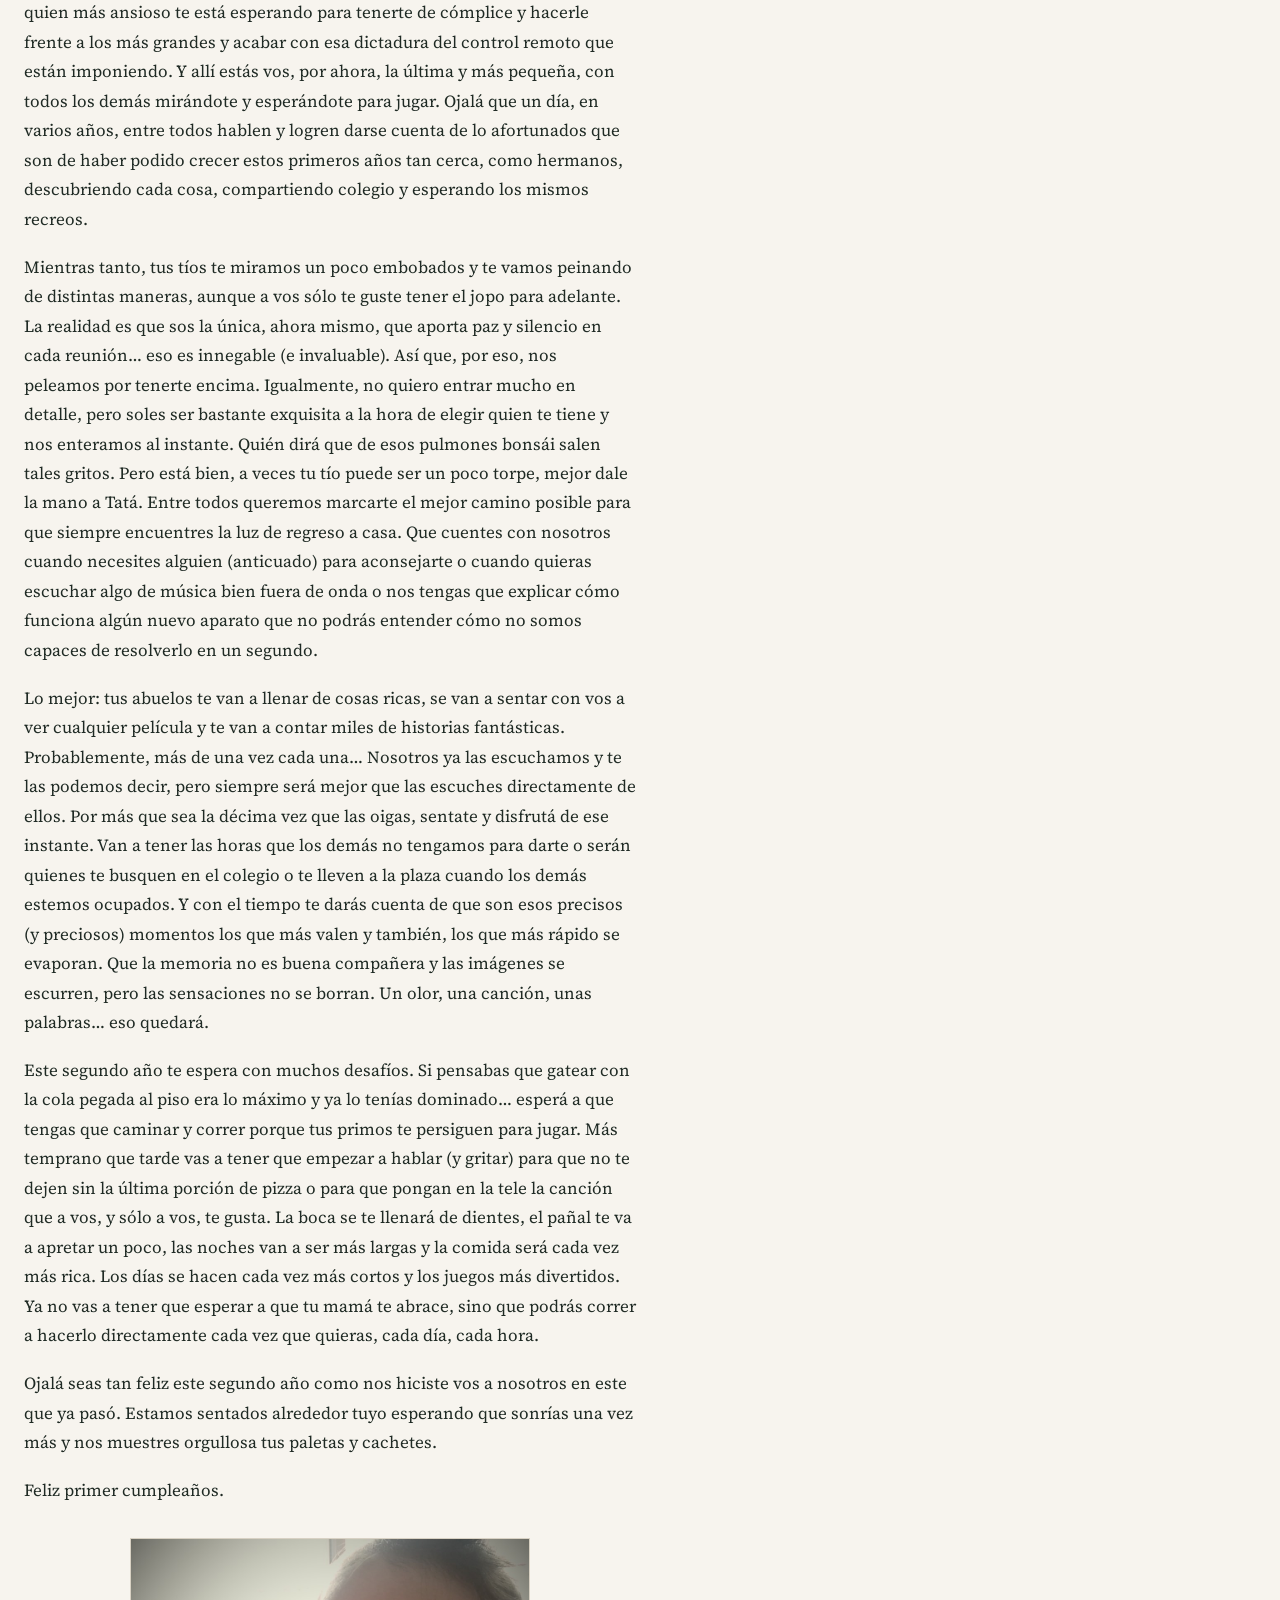
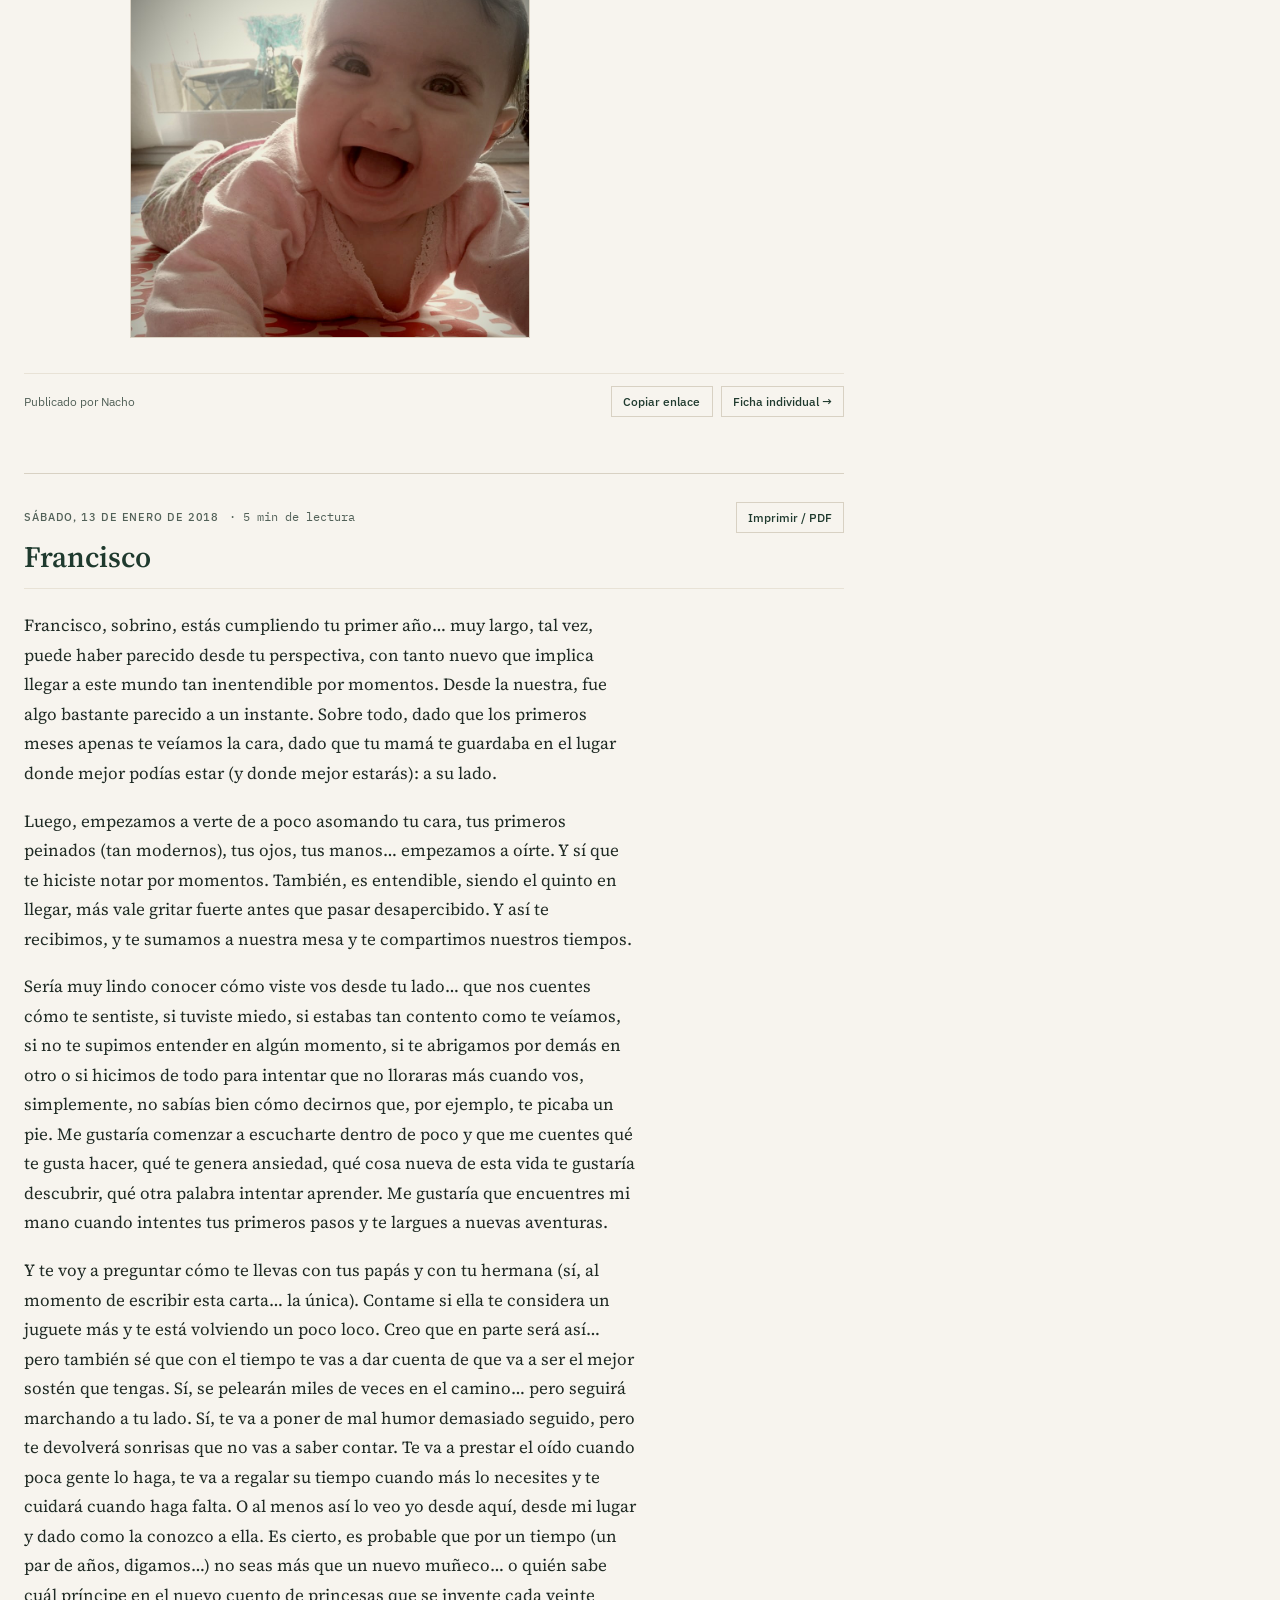
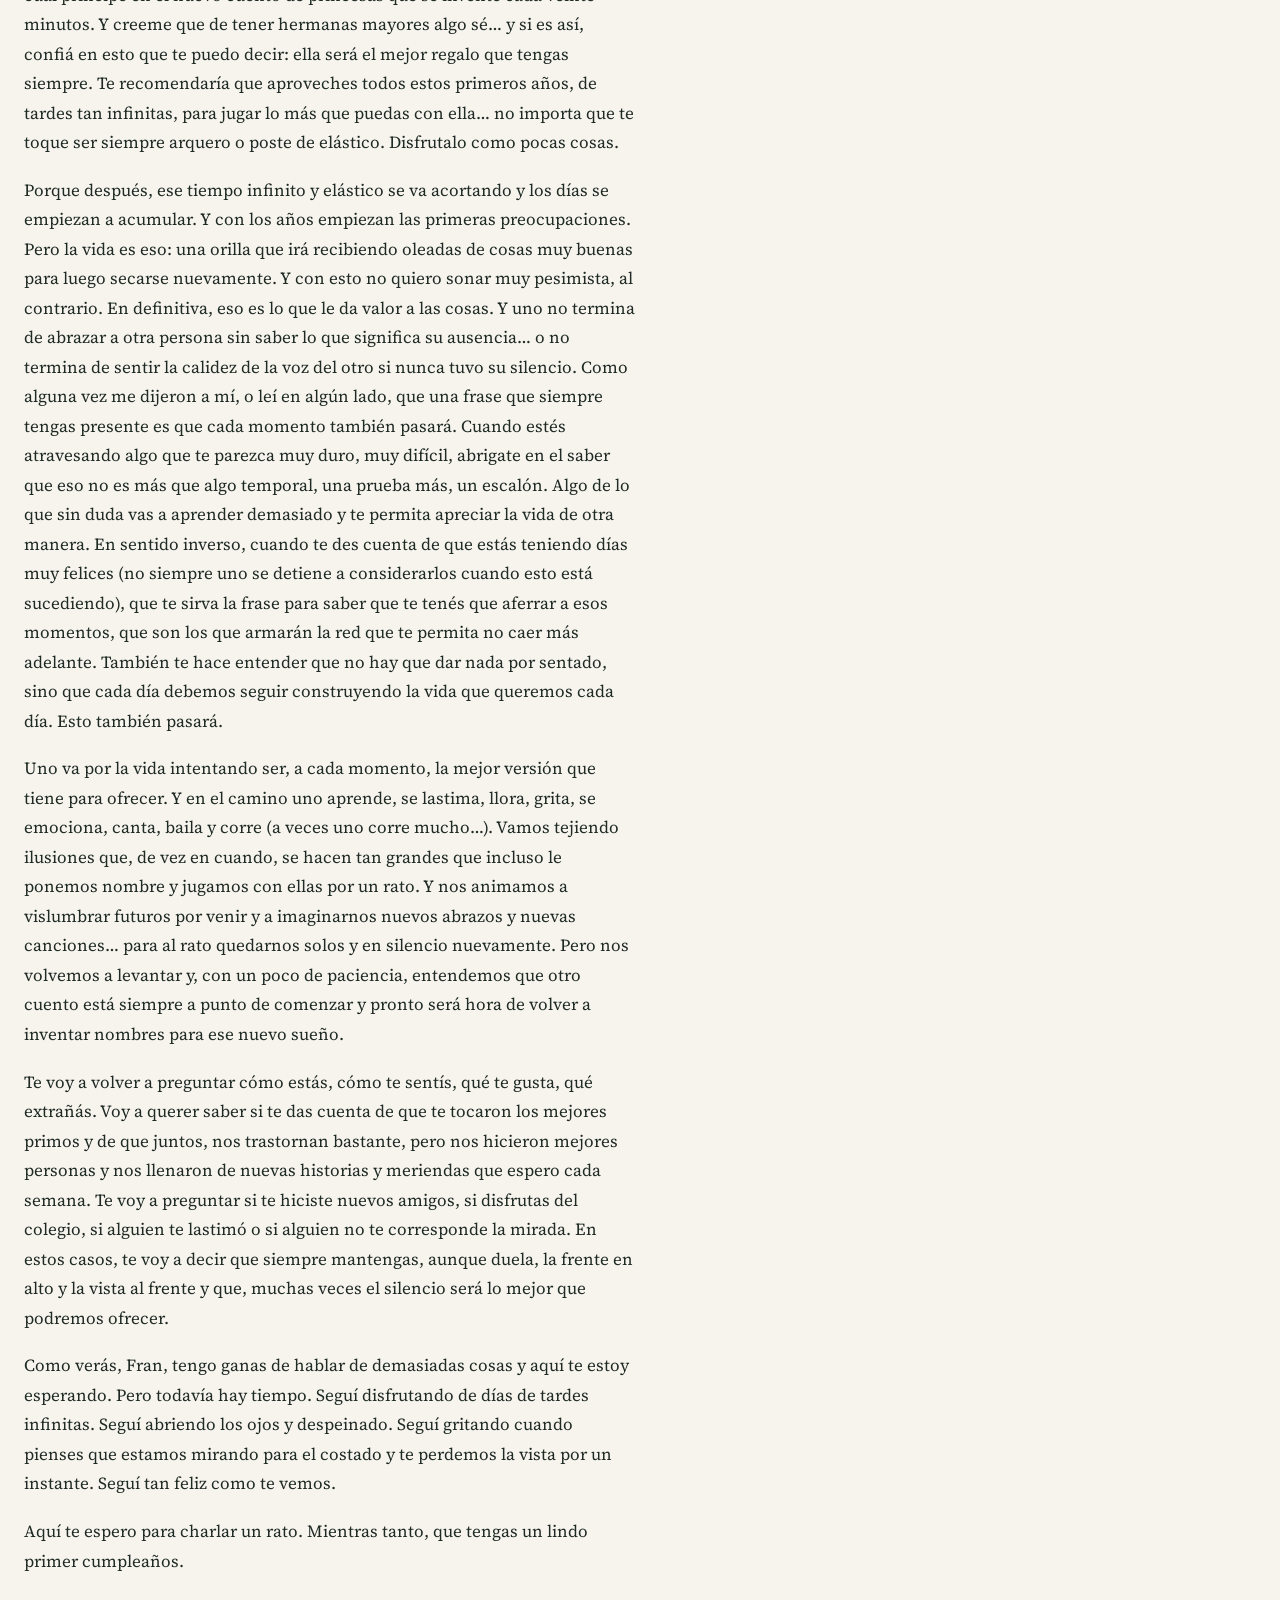
==== commit d33c8595: "Hide filter bar when hidden attribute is set" ====
--- a/index.html
+++ b/index.html
@@ -13,7 +13,7 @@
   <link rel="preconnect" href="https://fonts.googleapis.com" />
   <link rel="preconnect" href="https://fonts.gstatic.com" crossorigin />
   <link rel="stylesheet" href="https://fonts.googleapis.com/css2?family=Source+Serif+4:ital,opsz,wght@0,8..60,400;0,8..60,600;1,8..60,400&family=IBM+Plex+Sans:ital,wght@0,400;0,500;0,600;1,400&family=IBM+Plex+Mono:wght@400;500&display=swap" />
-  <link rel="stylesheet" href="styles.css?v=6" />
+  <link rel="stylesheet" href="styles.css?v=7" />
   <script>
     (function () {
       try {
--- a/styles.css
+++ b/styles.css
@@ -404,6 +404,10 @@
   color: var(--tinta);
 }
 
+.barra-filtro[hidden] {
+  display: none !important;
+}
+
 /* Bloques de relatos: sin cajas, sin sombras, sin radios */
 .post-article {
   border-top: 1px solid var(--linea);
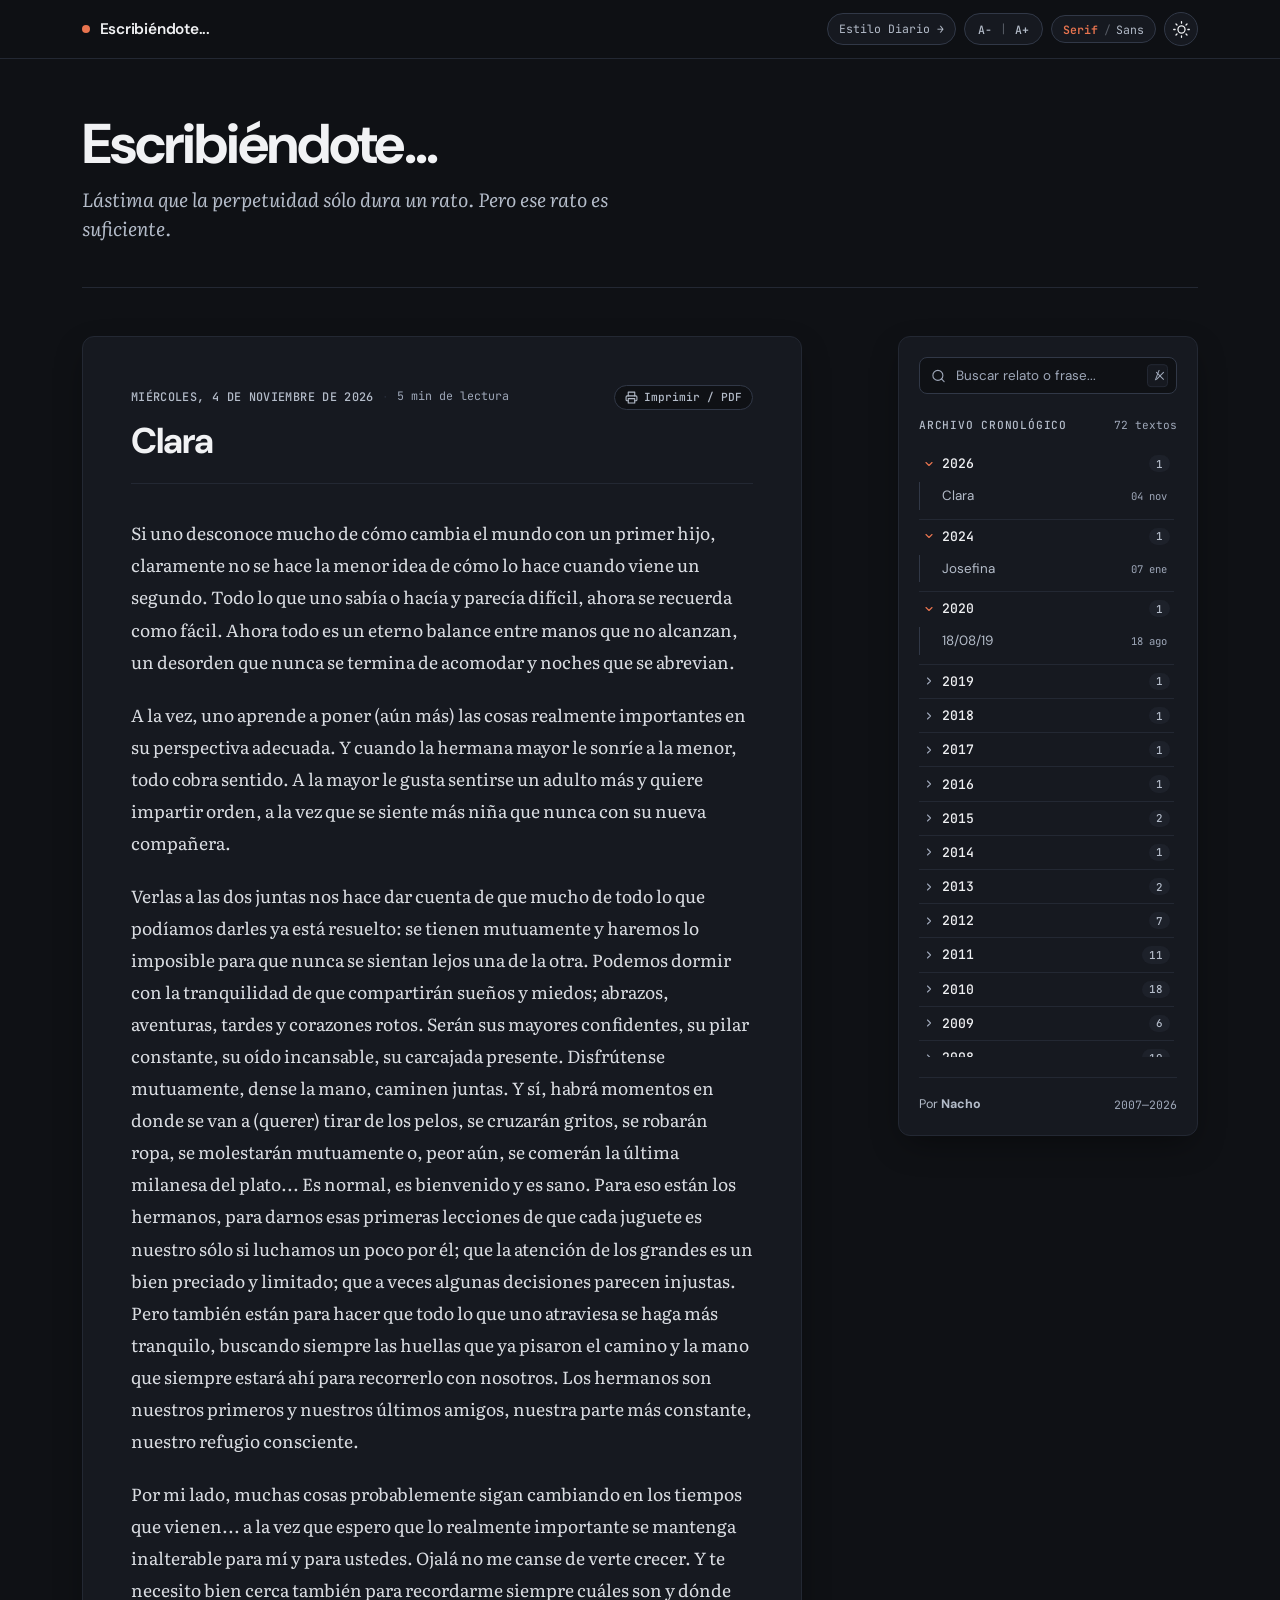
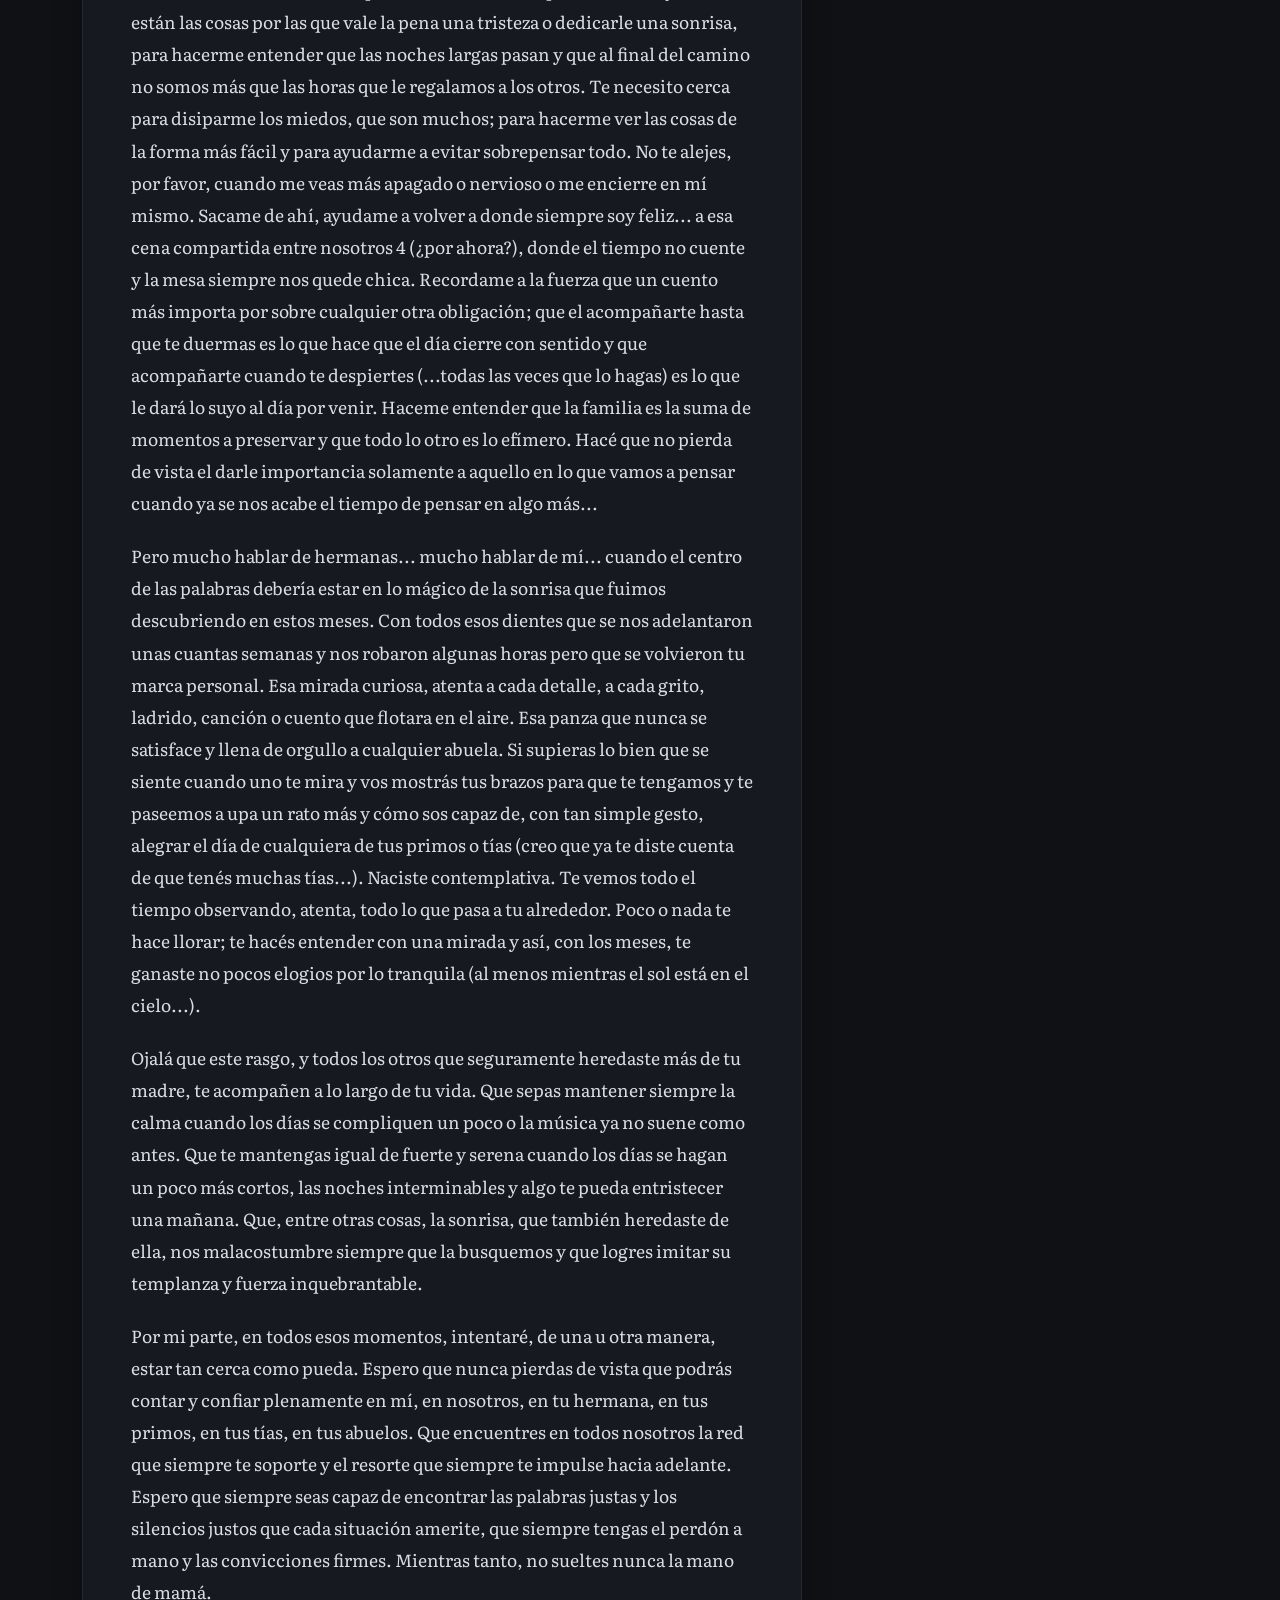
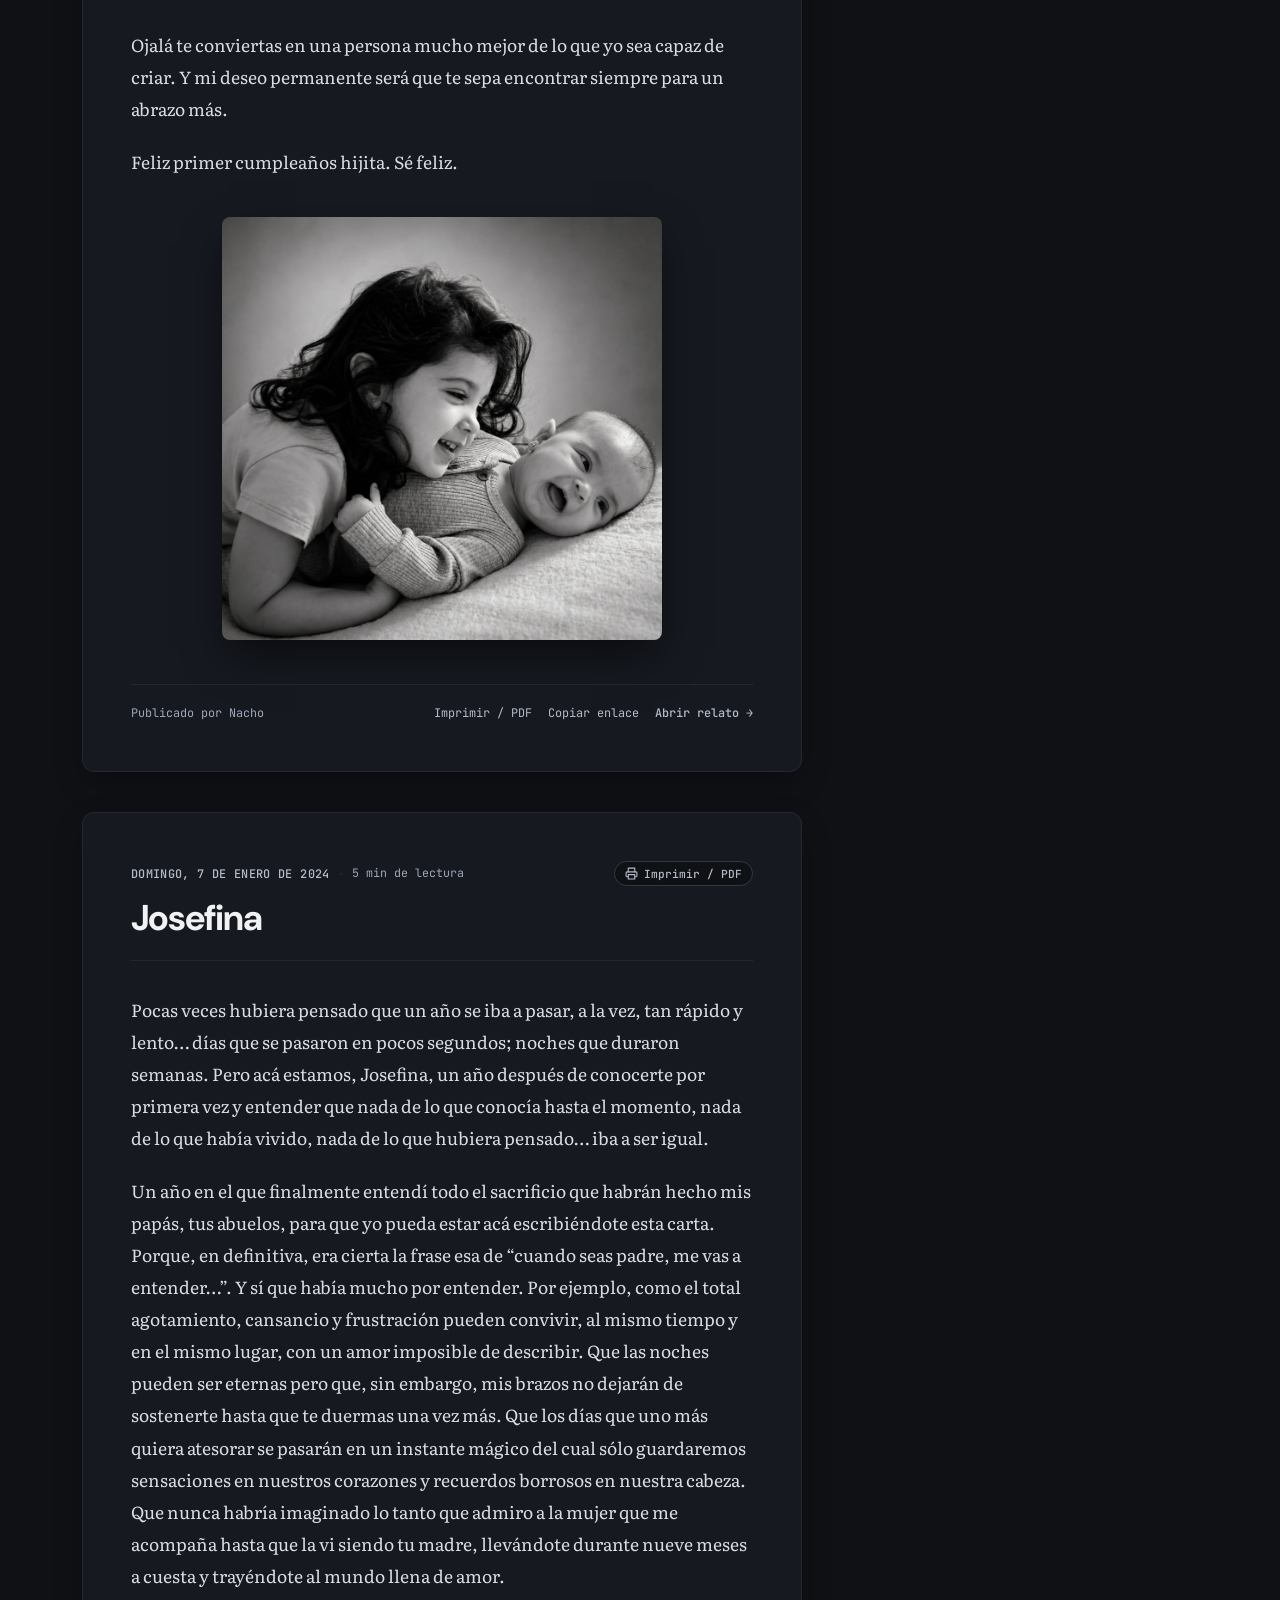
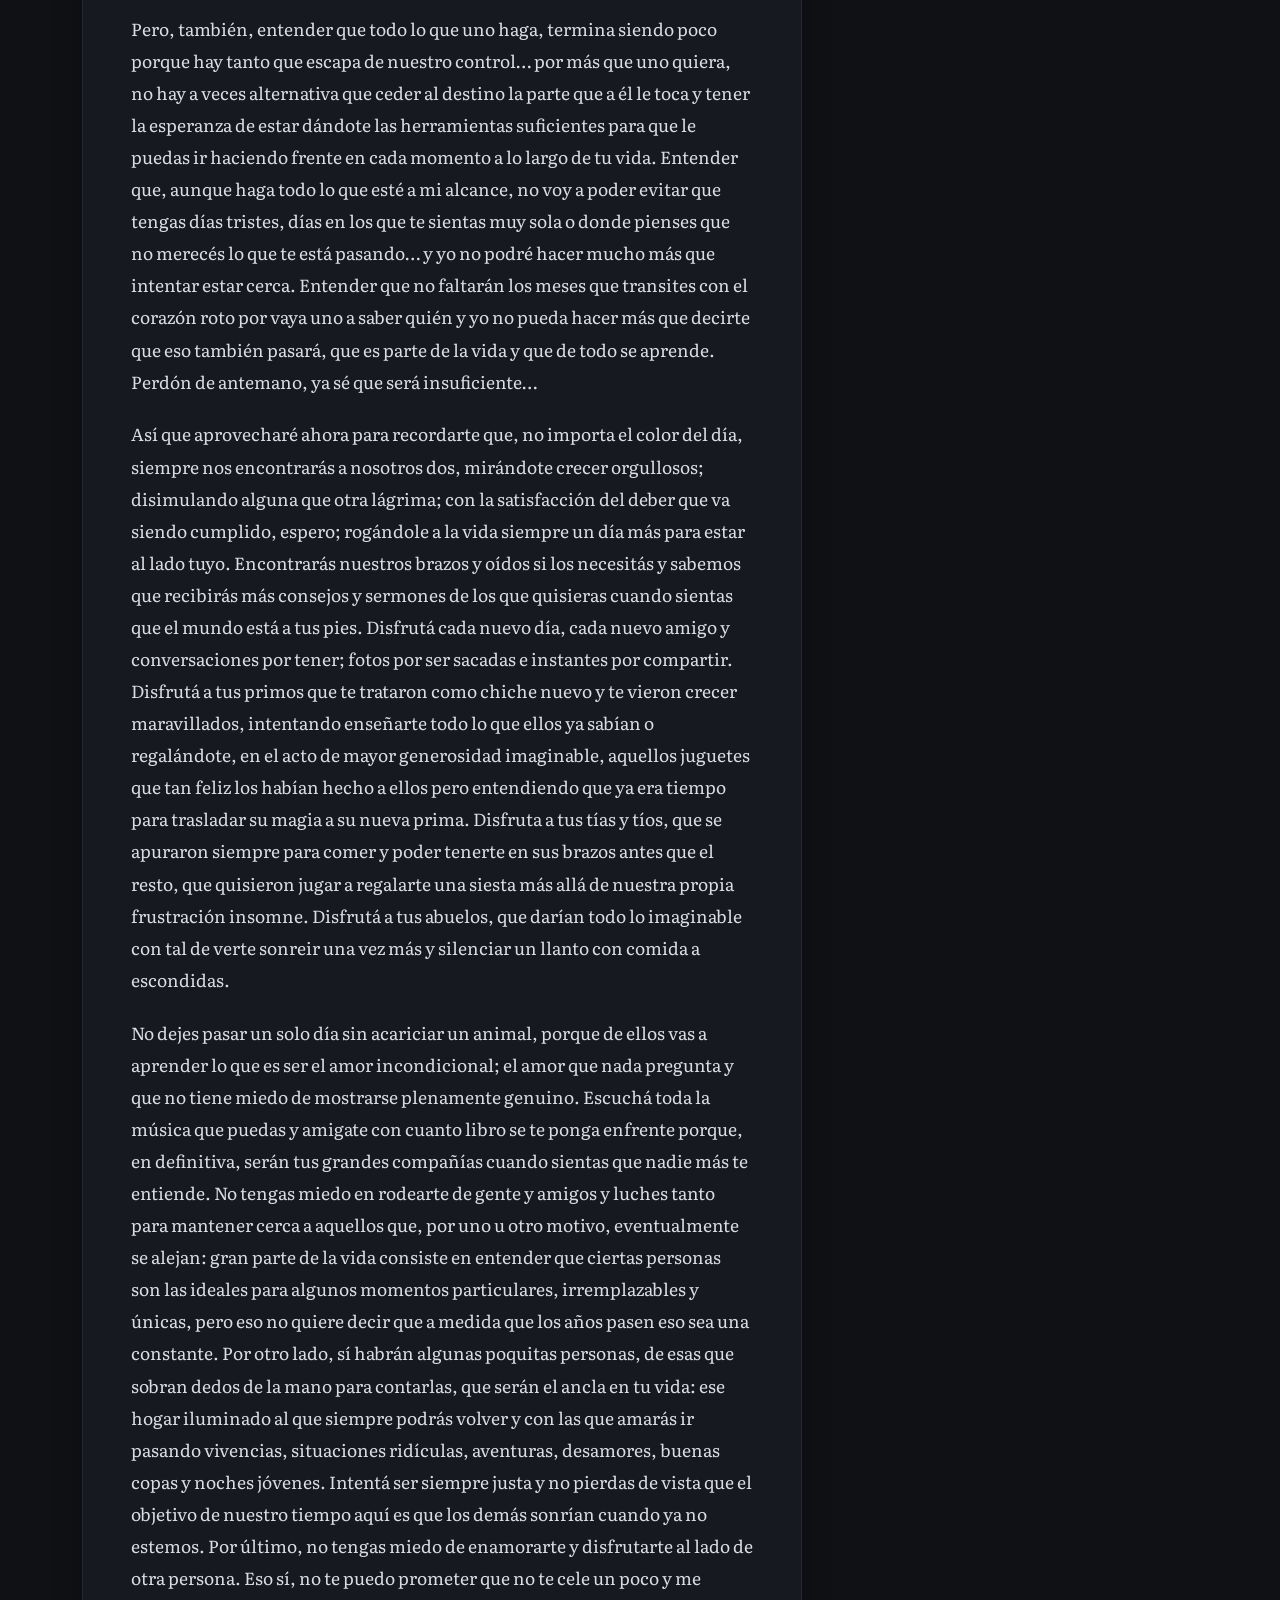
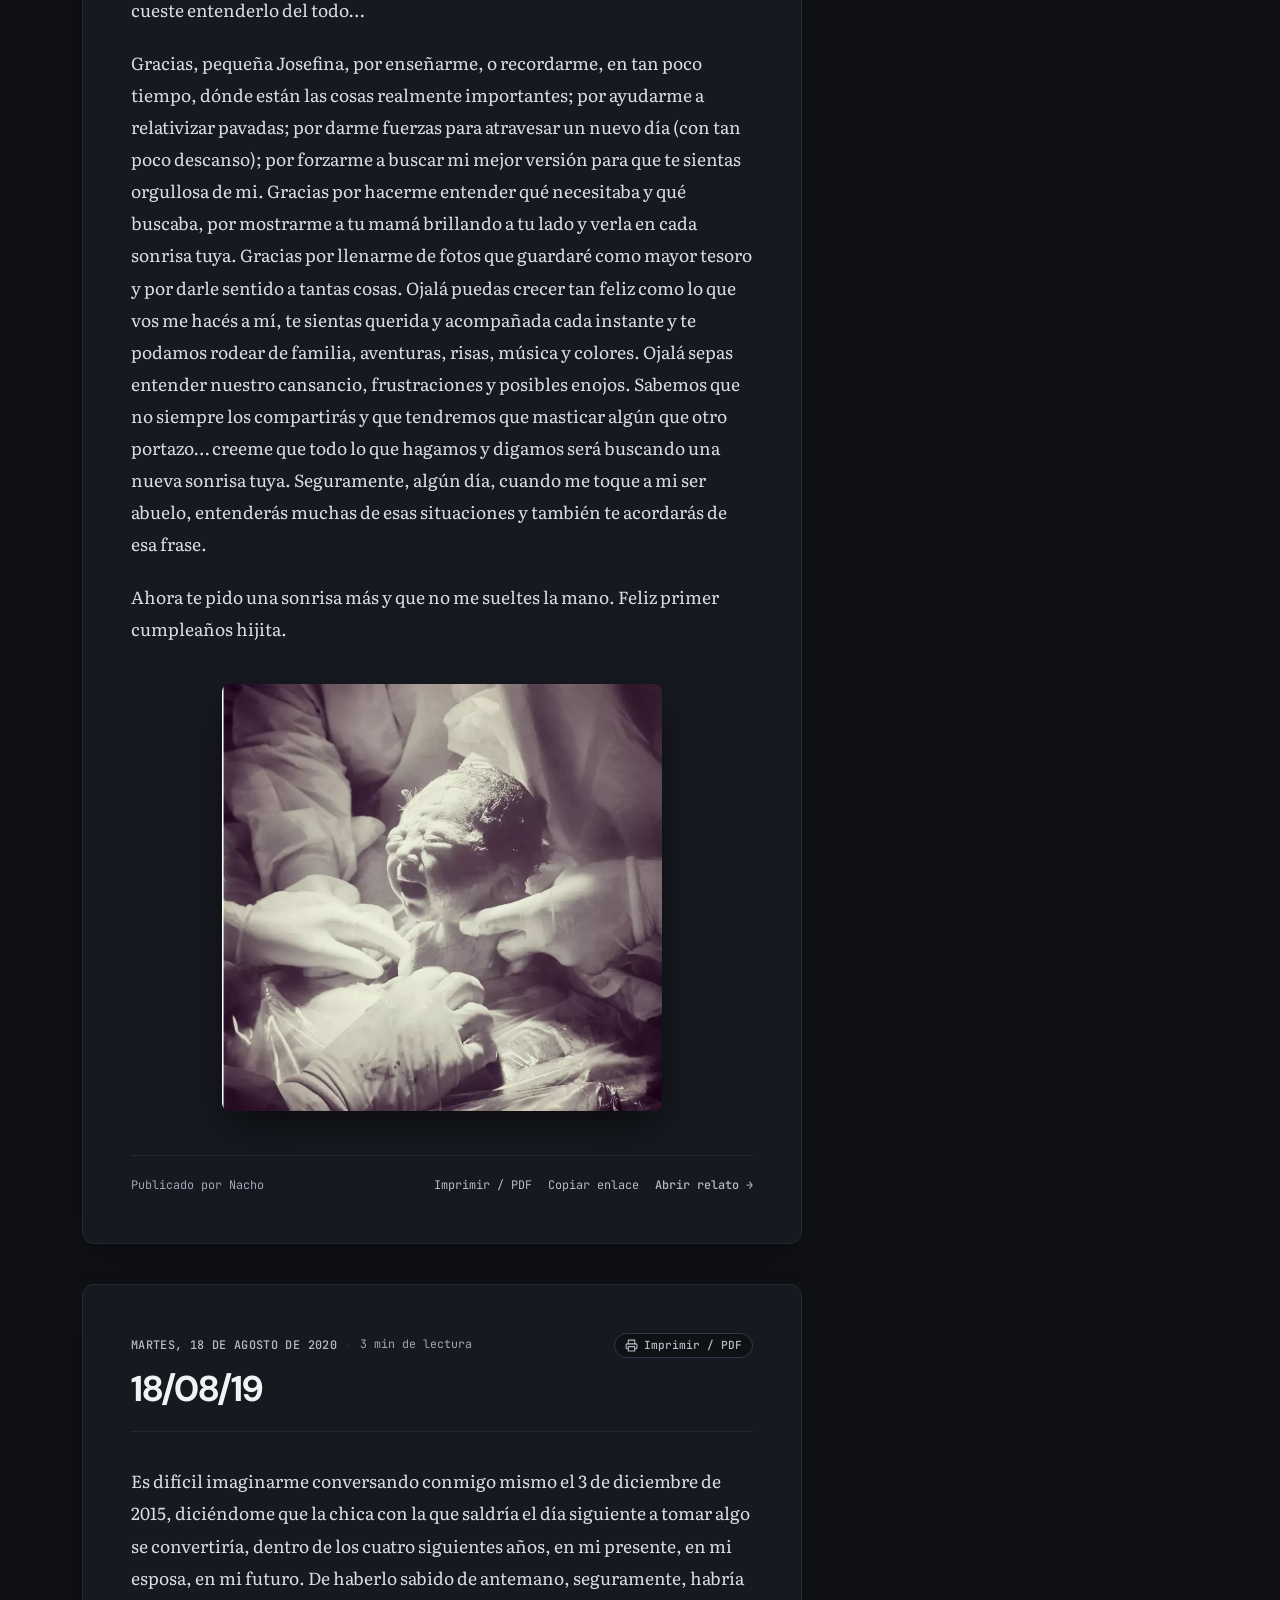
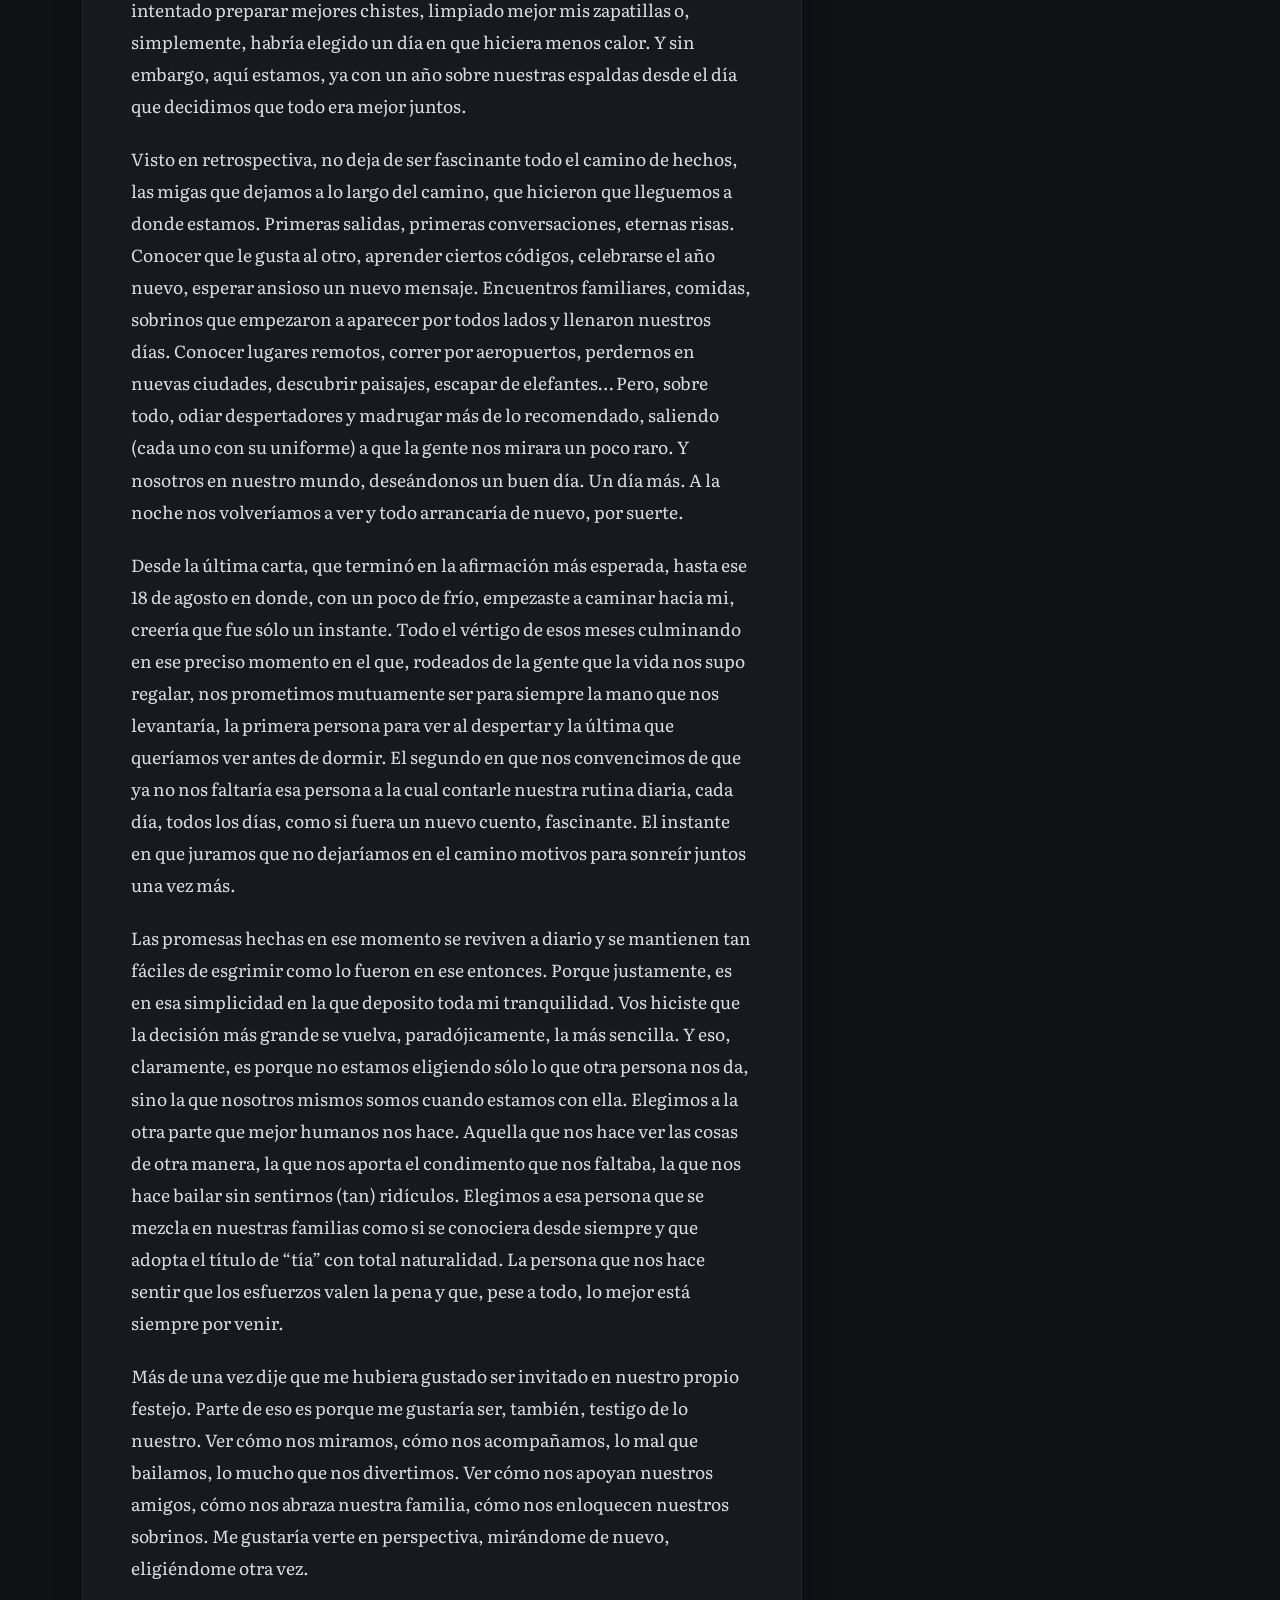
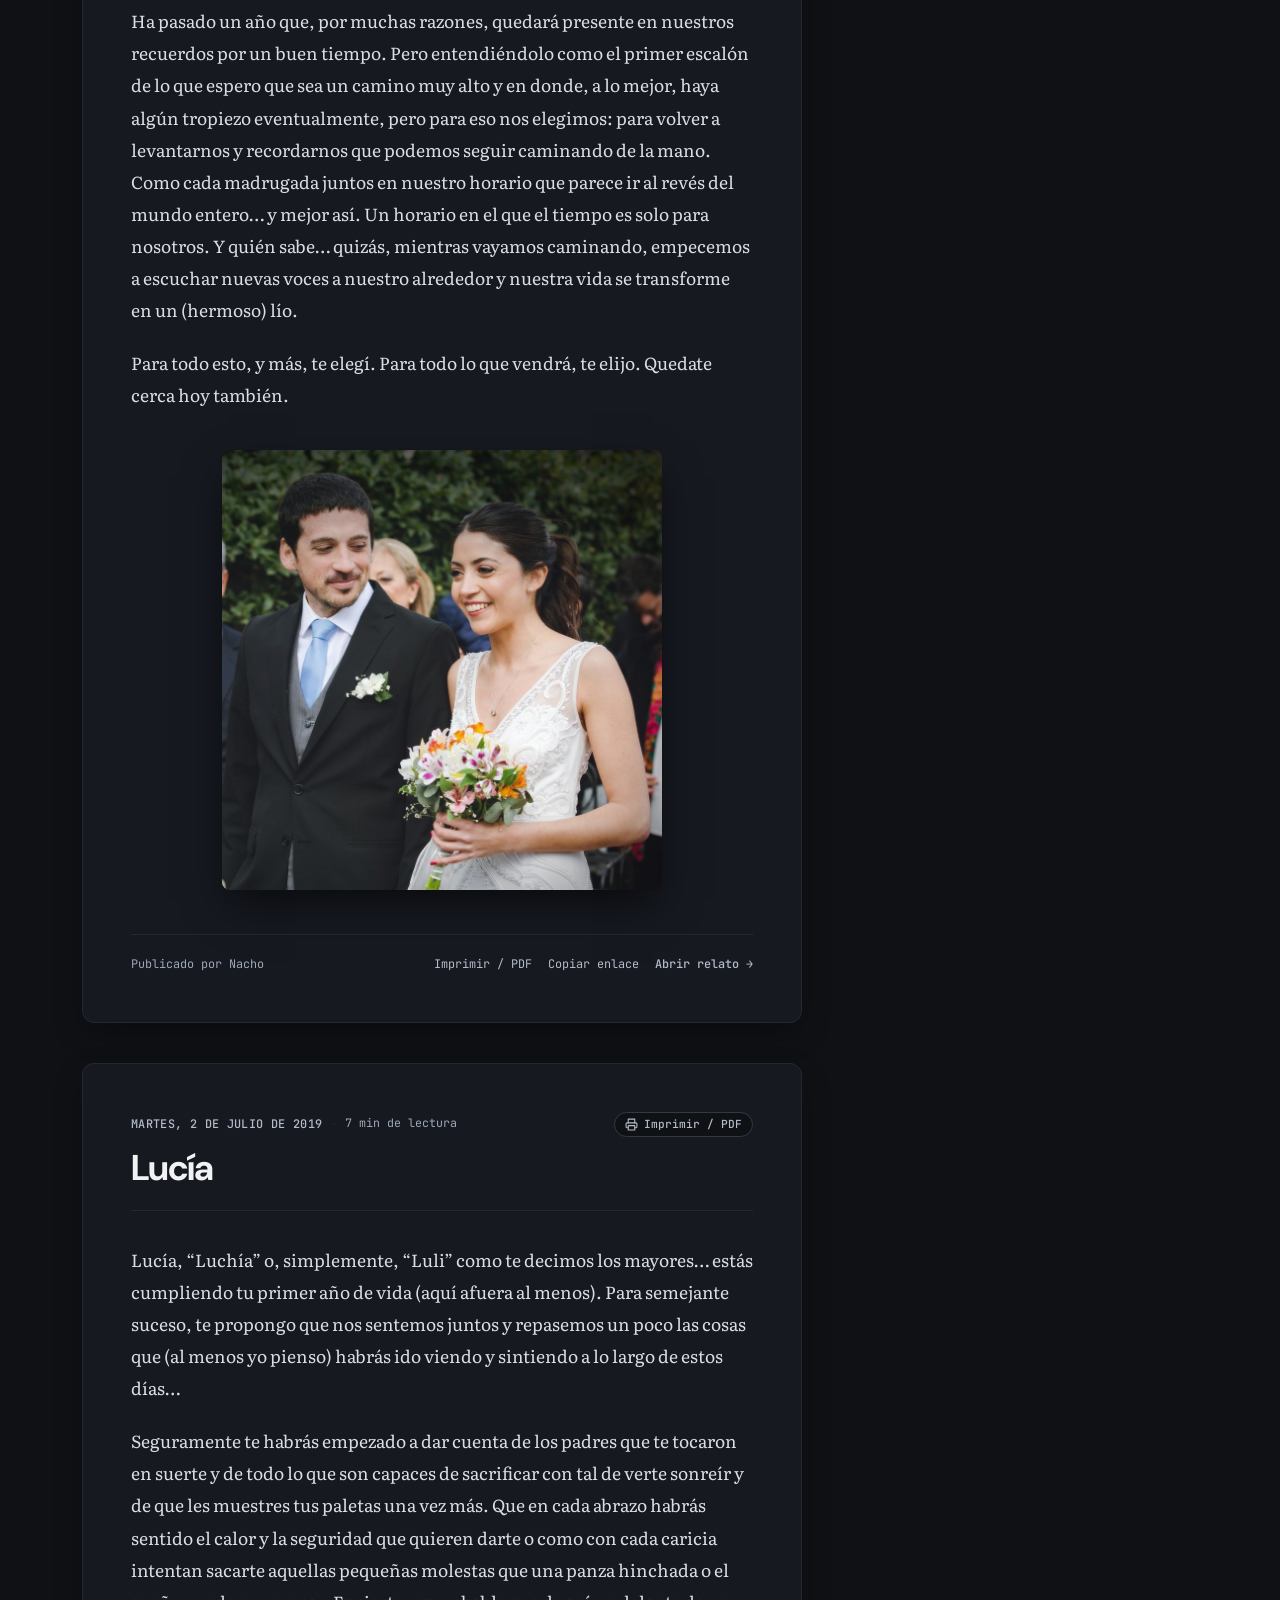
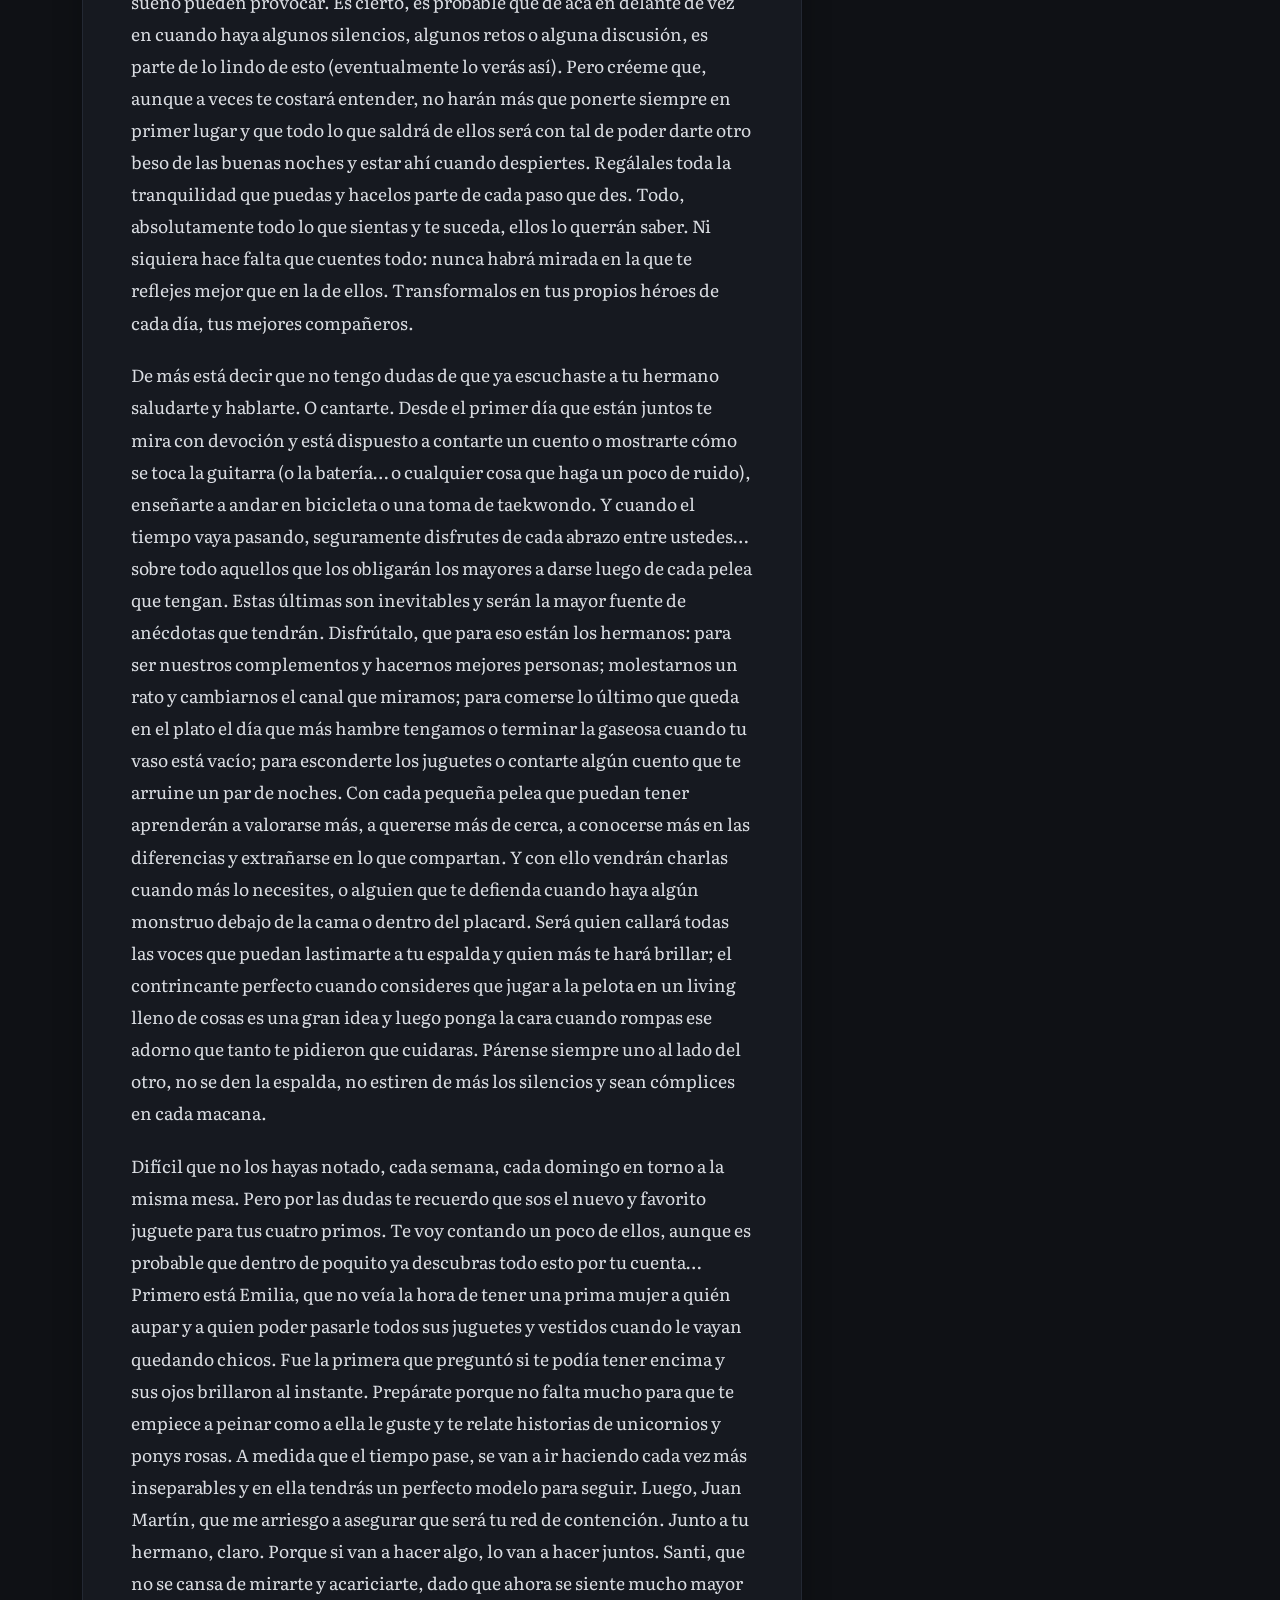
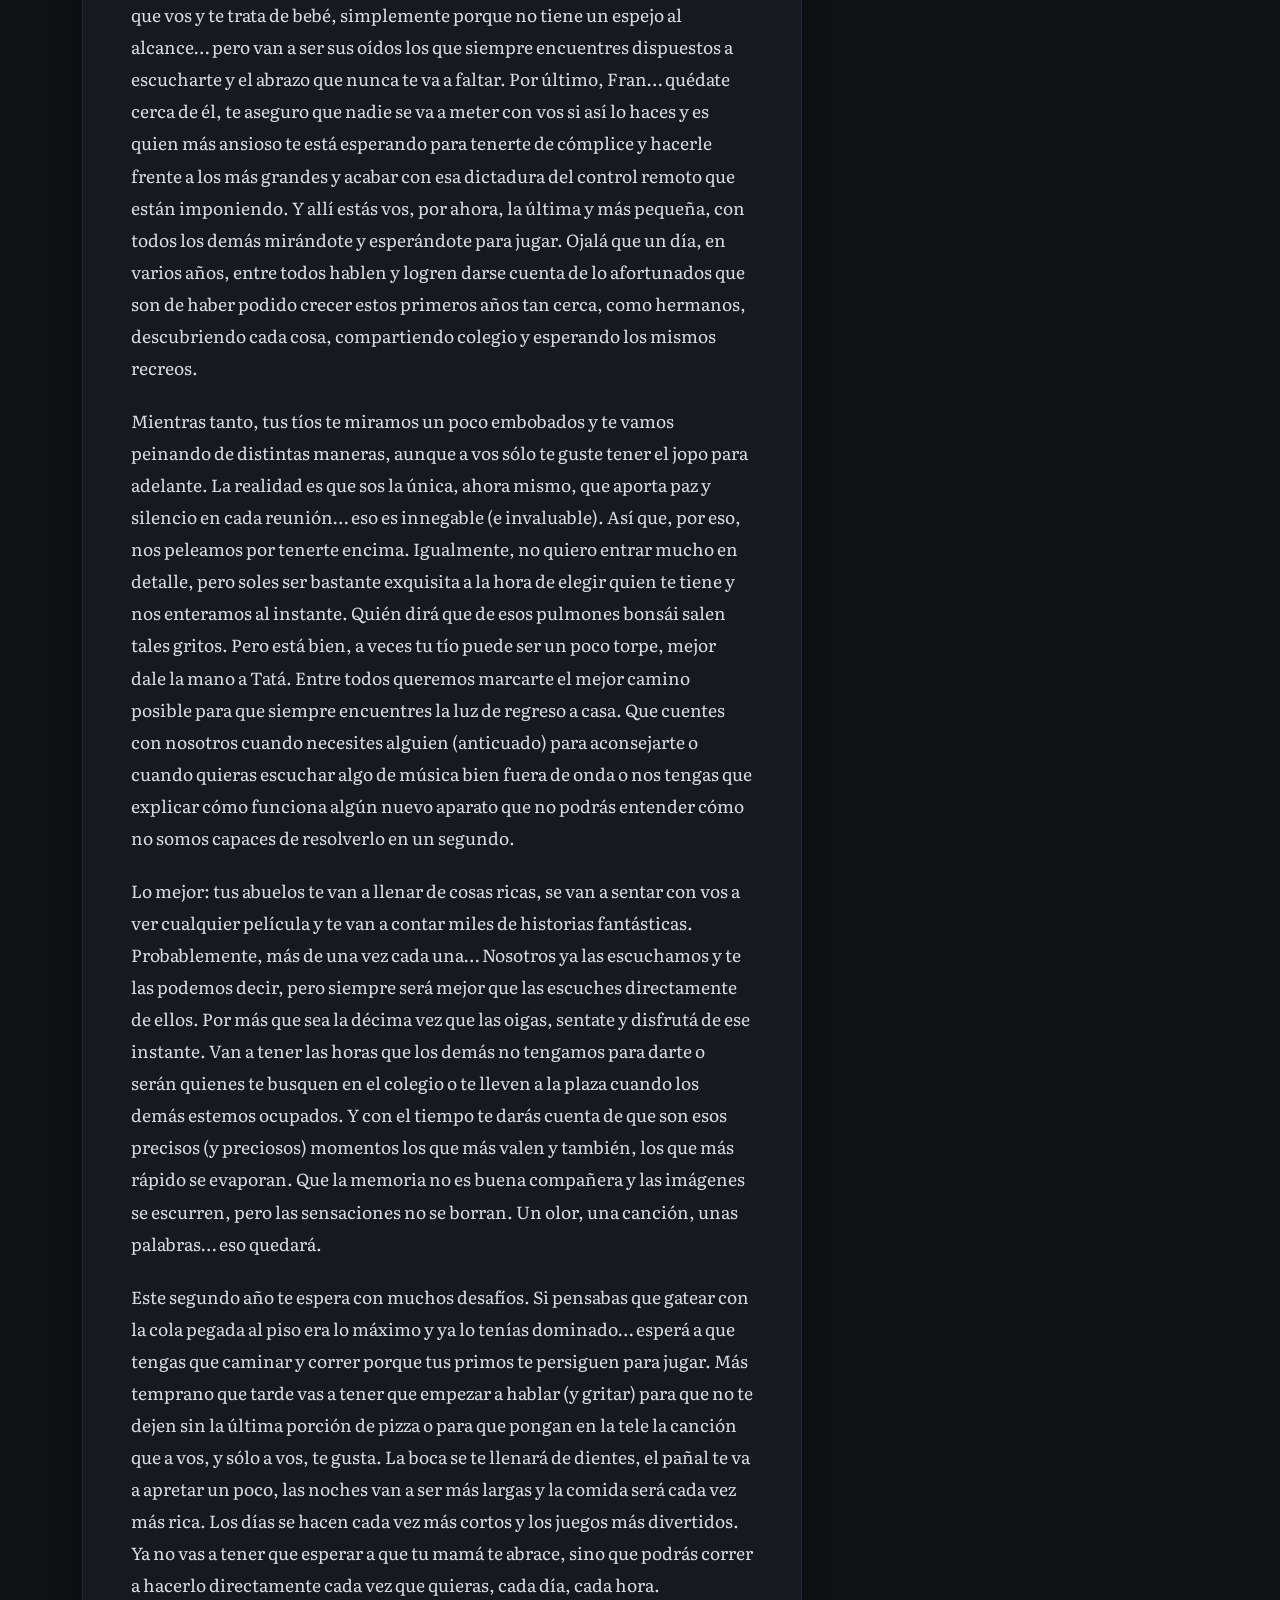
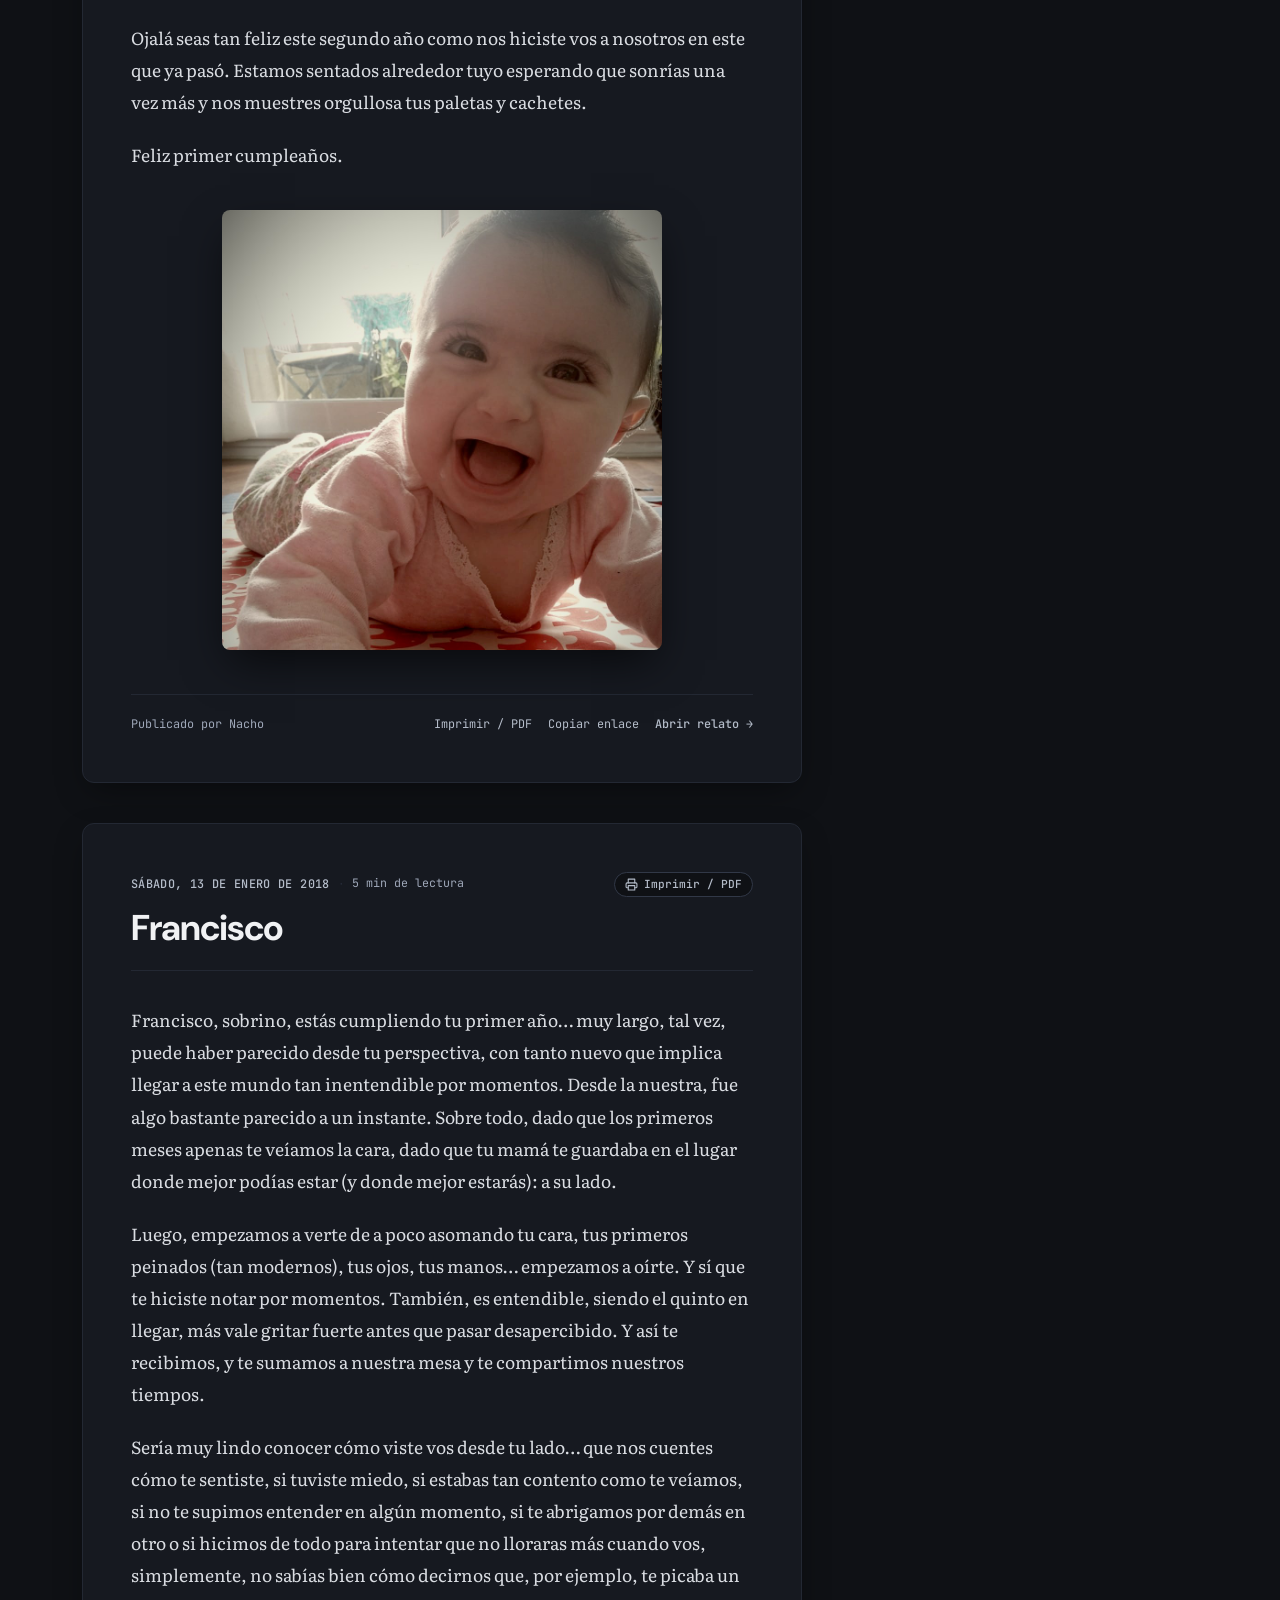
==== commit 2a86ddf3: "Preserve both styles: default modern version at index.html and newspaper style at editorial.html" ====
--- a/index.html
+++ b/index.html
@@ -1,5 +1,5 @@
 <!DOCTYPE html>
-<html lang="es" data-theme="light" data-font="serif" data-size="md">
+<html lang="es" data-theme="dark" data-font="serif" data-size="md">
 <head>
   <meta charset="UTF-8" />
   <meta name="viewport" content="width=device-width, initial-scale=1.0" />
@@ -8,22 +8,22 @@
   <meta property="og:title" content="Escribiéndote..." />
   <meta property="og:description" content="Lástima que la perpetuidad sólo dura un rato. Pero ese rato es suficiente." />
   <meta property="og:type" content="website" />
-  <meta name="theme-color" content="#1f3a2e" id="meta-theme-color" />
+  <meta name="theme-color" content="#0F1115" id="meta-theme-color" />
   <link rel="icon" type="image/svg+xml" href="favicon.svg" />
   <link rel="preconnect" href="https://fonts.googleapis.com" />
   <link rel="preconnect" href="https://fonts.gstatic.com" crossorigin />
-  <link rel="stylesheet" href="https://fonts.googleapis.com/css2?family=Source+Serif+4:ital,opsz,wght@0,8..60,400;0,8..60,600;1,8..60,400&family=IBM+Plex+Sans:ital,wght@0,400;0,500;0,600;1,400&family=IBM+Plex+Mono:wght@400;500&display=swap" />
-  <link rel="stylesheet" href="styles.css?v=7" />
+  <link href="https://fonts.googleapis.com/css2?family=DM+Sans:ital,opsz,wght@0,9..40,400;0,9..40,500;0,9..40,600;0,9..40,700;1,9..40,400&family=JetBrains+Mono:wght@400;500&family=Literata:ital,opsz,wght@0,7..72,400;0,7..72,500;0,7..72,600;1,7..72,400&display=swap" rel="stylesheet" />
+  <link rel="stylesheet" href="styles.css?v=3" />
   <script>
     (function () {
       try {
-        var savedTheme = localStorage.getItem('escribiendote_theme_editorial');
-        var theme = (savedTheme === 'dark' || savedTheme === 'light') ? savedTheme : 'light';
+        var savedTheme = localStorage.getItem('escribiendote_theme_v2');
+        var theme = (savedTheme === 'light' || savedTheme === 'dark') ? savedTheme : 'dark';
         document.documentElement.setAttribute('data-theme', theme);
-        var savedFont = localStorage.getItem('escribiendote_font_editorial');
+        var savedFont = localStorage.getItem('escribiendote_font_v2');
         var font = (savedFont === 'sans' || savedFont === 'serif') ? savedFont : 'serif';
         document.documentElement.setAttribute('data-font', font);
-        var savedSize = localStorage.getItem('escribiendote_size_editorial');
+        var savedSize = localStorage.getItem('escribiendote_size_v2');
         if (savedSize === 'sm' || savedSize === 'md' || savedSize === 'lg') {
           document.documentElement.setAttribute('data-size', savedSize);
         }
@@ -34,101 +34,164 @@
 <body>
   <div class="reading-progress" id="reading-progress" aria-hidden="true"></div>
 
-  <div class="pagina">
-    <header class="cabecera" role="banner">
-      <div class="marca">
-        <h1 class="marca-titulo">
-          <a href="#" id="home-link">Escribiéndote...</a>
-        </h1>
-        <p class="marca-sub">Lástima que la perpetuidad sólo dura un rato. Pero ese rato es suficiente.</p>
+  <header class="topbar" role="banner">
+    <div class="topbar-inner">
+      <a href="#" id="brand-home" class="topbar-brand">
+        <span class="brand-dot" aria-hidden="true"></span>
+        <span class="brand-name">Escribiéndote...</span>
+      </a>
+
+      <div class="topbar-controls">
+        <a href="editorial.html" class="control-pill" style="text-decoration: none;" title="Probar versión con estilo editorial de diario">
+          <span>Estilo Diario →</span>
+        </a>
+
+        <div class="size-pill" role="group" aria-label="Tamaño de texto">
+          <button type="button" class="size-step-btn" id="size-down" title="Reducir tamaño de texto" aria-label="Reducir tamaño de texto">A−</button>
+          <span class="font-pill-divider" aria-hidden="true">|</span>
+          <button type="button" class="size-step-btn" id="size-up" title="Aumentar tamaño de texto" aria-label="Aumentar tamaño de texto">A+</button>
+        </div>
+
+        <button type="button" class="control-pill" id="font-toggle" title="Alternar tipografía de lectura (Serif / Sans)">
+          <span class="font-pill-option" data-mode="serif">Serif</span>
+          <span class="font-pill-divider">/</span>
+          <span class="font-pill-option" data-mode="sans">Sans</span>
+        </button>
+
+        <button type="button" class="icon-btn" id="theme-toggle" aria-label="Cambiar entre modo oscuro y claro" title="Cambiar tema (Oscuro / Claro)">
+          <svg class="icon-sun" width="17" height="17" viewBox="0 0 24 24" fill="none" stroke="currentColor" stroke-width="1.8" stroke-linecap="round" stroke-linejoin="round" aria-hidden="true">
+            <circle cx="12" cy="12" r="5"></circle>
+            <line x1="12" y1="1" x2="12" y2="3"></line>
+            <line x1="12" y1="21" x2="12" y2="23"></line>
+            <line x1="4.22" y1="4.22" x2="5.64" y2="5.64"></line>
+            <line x1="18.36" y1="18.36" x2="19.78" y2="19.78"></line>
+            <line x1="1" y1="12" x2="3" y2="12"></line>
+            <line x1="21" y1="12" x2="23" y2="12"></line>
+            <line x1="4.22" y1="19.78" x2="5.64" y2="18.36"></line>
+            <line x1="18.36" y1="5.64" x2="19.78" y2="4.22"></line>
+          </svg>
+          <svg class="icon-moon" width="17" height="17" viewBox="0 0 24 24" fill="none" stroke="currentColor" stroke-width="1.8" stroke-linecap="round" stroke-linejoin="round" aria-hidden="true">
+            <path d="M21 12.79A9 9 0 1 1 11.21 3 7 7 0 0 0 21 12.79z"></path>
+          </svg>
+        </button>
+
+        <button type="button" class="mobile-archive-btn" id="mobile-archive-toggle" aria-expanded="false" aria-controls="archive-aside">
+          <svg width="16" height="16" viewBox="0 0 24 24" fill="none" stroke="currentColor" stroke-width="1.8" stroke-linecap="round" stroke-linejoin="round" aria-hidden="true">
+            <line x1="4" y1="7" x2="20" y2="7"></line>
+            <line x1="4" y1="12" x2="15" y2="12"></line>
+            <line x1="4" y1="17" x2="18" y2="17"></line>
+          </svg>
+          <span>Índice</span>
+        </button>
       </div>
+    </div>
+  </header>
 
-      <div class="cabecera-derecha">
-        <div class="controles-barra">
-          <div class="grupo-recto" role="group" aria-label="Tamaño de texto">
-            <button type="button" class="btn-recto secundario" id="size-down" title="Reducir tamaño de texto" aria-label="Reducir tamaño de texto">A−</button>
-            <button type="button" class="btn-recto secundario" id="size-up" title="Aumentar tamaño de texto" aria-label="Aumentar tamaño de texto">A+</button>
+  <div class="page-frame">
+    <section class="hero-header" id="hero-header">
+      <h1 class="site-title">
+        <a href="#" id="home-link">Escribiéndote...</a>
+      </h1>
+      <p class="site-epigraph">Lástima que la perpetuidad sólo dura un rato. Pero ese rato es suficiente.</p>
+    </section>
+
+    <div class="layout-grid">
+      <main class="reading-column" id="main-content" role="main">
+        <div id="filter-status" class="filter-banner" hidden>
+          <span id="filter-status-text"></span>
+          <button type="button" id="clear-filter-btn" class="text-action">Ver todos los relatos</button>
+        </div>
+
+        <div id="posts-container" class="posts-stream" aria-live="polite"></div>
+
+        <nav id="pagination-nav" class="pagination-bar" aria-label="Paginación de relatos"></nav>
+      </main>
+
+      <aside class="archive-rail" id="archive-aside" aria-label="Archivo del blog">
+        <div class="archive-rail-inner">
+          <div class="search-box">
+            <label for="search-input" class="sr-only">Buscar en los relatos</label>
+            <svg class="search-icon" width="15" height="15" viewBox="0 0 24 24" fill="none" stroke="currentColor" stroke-width="1.8" stroke-linecap="round" stroke-linejoin="round" aria-hidden="true">
+              <circle cx="11" cy="11" r="8"></circle>
+              <line x1="21" y1="21" x2="16.65" y2="16.65"></line>
+            </svg>
+            <input type="search" id="search-input" placeholder="Buscar relato o frase..." autocomplete="off" />
+            <kbd class="search-kbd" id="search-kbd" aria-hidden="true">/</kbd>
+            <button type="button" id="search-clear" class="search-clear-btn" hidden aria-label="Limpiar búsqueda">
+              <svg width="14" height="14" viewBox="0 0 24 24" fill="none" stroke="currentColor" stroke-width="1.8" stroke-linecap="round" stroke-linejoin="round" aria-hidden="true">
+                <line x1="18" y1="6" x2="6" y2="18"></line>
+                <line x1="6" y1="6" x2="18" y2="18"></line>
+              </svg>
+            </button>
           </div>
 
-          <button type="button" class="btn-recto secundario" id="font-toggle" title="Alternar cuerpo entre Source Serif 4 e IBM Plex Sans">
-            <span class="font-opt" data-mode="serif">Serif</span>
-            <span class="sep-barra">/</span>
-            <span class="font-opt" data-mode="sans">Sans</span>
-          </button>
+          <section class="rail-section" aria-labelledby="archive-heading">
+            <div class="rail-header-row">
+              <h2 id="archive-heading" class="rail-heading">Archivo cronológico</h2>
+              <span id="total-count-label" class="rail-count"></span>
+            </div>
+            <div id="archive-tree" class="archive-tree"></div>
+          </section>
 
-          <button type="button" class="btn-recto secundario" id="theme-toggle" aria-label="Cambiar entre papel crema y modo nocturno" title="Alternar Papel crema / Modo nocturno">
-            <span class="label-tema-claro">Papel</span>
-            <span class="label-tema-oscuro">Noche</span>
-          </button>
-
-          <button type="button" class="btn-recto secundario mobile-archive-btn" id="mobile-archive-toggle" aria-expanded="false" aria-controls="archive-aside">
-            Índice
-          </button>
-        </div>
-      </div>
-    </header>
-
-    <div class="grilla-editorial">
-      <main class="columna-lectura" id="main-content" role="main">
-        <div id="filter-status" class="barra-filtro" hidden>
-          <span id="filter-status-text"></span>
-          <button type="button" id="clear-filter-btn" class="btn-recto secundario">Ver todos los relatos</button>
-        </div>
-
-        <div id="posts-container" class="flujo-relatos" aria-live="polite"></div>
-
-        <nav id="pagination-nav" class="barra-paginacion" aria-label="Paginación de relatos"></nav>
-      </main>
-
-      <aside class="columna-archivo" id="archive-aside" aria-label="Archivo cronológico">
-        <div class="bloque-lateral">
-          <label for="search-input" class="etiqueta etiqueta-bloque">Buscar en el archivo</label>
-          <div class="campo-busqueda">
-            <input type="search" id="search-input" placeholder="Título, nombre o frase... (/)" autocomplete="off" />
-            <button type="button" id="search-clear" class="limpiar-busqueda" hidden aria-label="Limpiar búsqueda">×</button>
-          </div>
-        </div>
-
-        <div class="bloque-lateral">
-          <div class="encabezado-lateral">
-            <h2 id="archive-heading" class="etiqueta">Índice por año</h2>
-            <span id="total-count-label" class="conteo-lateral"></span>
-          </div>
-          <div id="archive-tree" class="arbol-archivo"></div>
+          <section class="rail-section rail-colophon">
+            <div class="colophon-row">
+              <span class="author-signature">Por <strong>Nacho</strong></span>
+              <span class="colophon-years">2007—2026</span>
+            </div>
+            <div class="draft-preview-control" id="draft-control-box" hidden>
+              <label class="draft-toggle-label">
+                <input type="checkbox" id="toggle-drafts-checkbox" />
+                <span>Incluir borrador (<em>Clara</em>)</span>
+              </label>
+            </div>
+          </section>
         </div>
       </aside>
     </div>
 
-    <footer class="pie-editorial" role="contentinfo">
-      <div class="pie-interno">
-        <span>Escribiéndote... · Archivo literario y familiar (2007–2026)</span>
-        <span>Publicado por Nacho</span>
+    <footer class="site-footer" role="contentinfo">
+      <div class="footer-inner">
+        <p class="footer-quote">Escribiéndote... · 2007–2026</p>
+        <button type="button" class="footer-draft-trigger" id="footer-draft-btn" hidden title="Alternar vista previa de borradores">
+          Vista de borradores
+        </button>
       </div>
     </footer>
   </div>
 
-  <button type="button" class="btn-recto volver-arriba" id="back-to-top" hidden aria-label="Volver arriba" title="Volver arriba">
-    ↑ Arriba
+  <button type="button" class="back-to-top" id="back-to-top" hidden aria-label="Volver arriba" title="Volver arriba">
+    <svg width="18" height="18" viewBox="0 0 24 24" fill="none" stroke="currentColor" stroke-width="2" stroke-linecap="round" stroke-linejoin="round" aria-hidden="true">
+      <polyline points="18 15 12 9 6 15"></polyline>
+    </svg>
   </button>
 
-  <div id="lightbox" class="modal-editorial" hidden aria-modal="true" role="dialog" aria-label="Fotografía de archivo">
-    <div class="ficha-foto">
-      <div class="ficha-cabecera">
-        <div>
-          <div class="etiqueta">Fotografía de archivo</div>
-          <h3 class="ficha-titulo" id="lightbox-title"></h3>
+  <div id="lightbox" class="lightbox" hidden aria-modal="true" role="dialog" aria-label="Imagen ampliada">
+    <button type="button" class="lightbox-close" id="lightbox-close" aria-label="Cerrar imagen">
+      <svg width="22" height="22" viewBox="0 0 24 24" fill="none" stroke="currentColor" stroke-width="1.8" stroke-linecap="round" stroke-linejoin="round" aria-hidden="true">
+        <line x1="18" y1="6" x2="6" y2="18"></line>
+        <line x1="6" y1="6" x2="18" y2="18"></line>
+      </svg>
+    </button>
+    <div class="lightbox-content">
+      <div id="lightbox-stage" class="lightbox-stage"></div>
+      <div class="lightbox-bar">
+        <div class="lightbox-caption">
+          <strong id="lightbox-title"></strong>
+          <span id="lightbox-date"></span>
         </div>
-        <button type="button" class="btn-recto secundario" id="lightbox-close" aria-label="Cerrar imagen">Cerrar [Esc]</button>
-      </div>
-      <div id="lightbox-stage" class="ficha-imagen"></div>
-      <div class="ficha-pie">
-        <span class="nota" id="lightbox-date"></span>
-        <a id="lightbox-download" class="btn-recto primario" href="#" download>Descargar original</a>
+        <a id="lightbox-download" class="lightbox-download-btn" href="#" download>
+          <svg width="15" height="15" viewBox="0 0 24 24" fill="none" stroke="currentColor" stroke-width="1.9" stroke-linecap="round" stroke-linejoin="round" aria-hidden="true">
+            <path d="M21 15v4a2 2 0 0 1-2 2H5a2 2 0 0 1-2-2v-4"></path>
+            <polyline points="7 10 12 15 17 10"></polyline>
+            <line x1="12" y1="15" x2="12" y2="3"></line>
+          </svg>
+          <span>Descargar foto</span>
+        </a>
       </div>
     </div>
   </div>
 
-  <script src="posts.js?v=6"></script>
-  <script src="app.js?v=6"></script>
+  <script src="posts.js?v=4"></script>
+  <script src="app.js?v=4"></script>
 </body>
 </html>
--- a/styles.css
+++ b/styles.css
@@ -1,70 +1,68 @@
 :root,
 html[data-theme="light"] {
-  --verde: #1f3a2e;
-  --crema: #f7f4ee;
-  --crema-2: #efeae0;
-  --papel-input: #ffffff;
-  --tinta: #1f2a24;
-  --tinta-2: #526158;
-  --tinta-3: #637067;
-  --linea: #d8d1c3;
-  --linea-suave: #e8e2d6;
-
-  --acento-1: #1f3a2e;
-  --acento-2: #c9a227;
-  --acento-3: #b5651d;
-
-  --gris-dato: #b8afa0;
-  --alerta-fondo: #f3ead6;
-  --positivo: #2e6b3f;
-  --negativo: #9c3b23;
+  --bg-page: #F5F6F8;
+  --bg-surface: #FFFFFF;
+  --bg-subtle: #EAECEF;
+  --bg-glass: rgba(245, 246, 248, 0.86);
+  --ink-primary: #121417;
+  --ink-body: #1E2126;
+  --ink-secondary: #484E58;
+  --ink-muted: #58606E;
+  --accent: #C84B24;
+  --accent-hover: #A33816;
+  --accent-tint: rgba(200, 75, 36, 0.09);
+  --rule: #E1E4EA;
+  --rule-strong: #CBD0D9;
+  --shadow-card: 0 8px 28px -6px rgba(18, 20, 23, 0.06), 0 2px 6px -1px rgba(18, 20, 23, 0.04);
+  --shadow-photo: 0 14px 36px -8px rgba(18, 20, 23, 0.14);
+  --draft-bg: rgba(200, 75, 36, 0.1);
+  --draft-ink: #A33816;
   color-scheme: light;
 }
 
 html[data-theme="dark"] {
-  --verde: #d5c7ad;
-  --crema: #111815;
-  --crema-2: #18231e;
-  --papel-input: #151f1a;
-  --tinta: #e5e1d8;
-  --tinta-2: #9ead9f;
-  --tinta-3: #879689;
-  --linea: #2a3b32;
-  --linea-suave: #1f2d26;
-
-  --acento-1: #c9a227;
-  --acento-2: #c9a227;
-  --acento-3: #d47a34;
-
-  --gris-dato: #5c6b62;
-  --alerta-fondo: #232018;
-  --positivo: #529c67;
-  --negativo: #d4654b;
+  --bg-page: #0F1115;
+  --bg-surface: #161920;
+  --bg-subtle: #1D212A;
+  --bg-glass: rgba(15, 17, 21, 0.84);
+  --ink-primary: #F1F2F4;
+  --ink-body: #DADDE2;
+  --ink-secondary: #B4BCC9;
+  --ink-muted: #9EA7B8;
+  --accent: #E8744F;
+  --accent-hover: #F29172;
+  --accent-tint: rgba(232, 116, 79, 0.14);
+  --rule: #232833;
+  --rule-strong: #313847;
+  --shadow-card: 0 12px 34px -8px rgba(0, 0, 0, 0.45);
+  --shadow-photo: 0 18px 42px -8px rgba(0, 0, 0, 0.65);
+  --draft-bg: rgba(232, 116, 79, 0.15);
+  --draft-ink: #F29172;
   color-scheme: dark;
 }
 
 :root {
-  --serif: "Source Serif 4", "Libre Baskerville", Georgia, "Times New Roman", serif;
-  --sans: "IBM Plex Sans", -apple-system, BlinkMacSystemFont, "Segoe UI", Roboto, Arial, sans-serif;
-  --mono: "IBM Plex Mono", Menlo, monospace;
-  --fuente-lectura: var(--serif);
-  --cuerpo-tamano: 1.06rem;
+  --font-sans: 'DM Sans', -apple-system, BlinkMacSystemFont, 'Segoe UI', sans-serif;
+  --font-serif: 'Literata', Georgia, serif;
+  --font-mono: 'JetBrains Mono', monospace;
+  --font-reading: var(--font-serif);
+  --body-size: 1.09rem;
 }
 
 html[data-font="sans"] {
-  --fuente-lectura: var(--sans);
+  --font-reading: var(--font-sans);
 }
 
 html[data-size="sm"] {
-  --cuerpo-tamano: 0.95rem;
+  --body-size: 0.98rem;
 }
 
 html[data-size="md"] {
-  --cuerpo-tamano: 1.06rem;
+  --body-size: 1.09rem;
 }
 
 html[data-size="lg"] {
-  --cuerpo-tamano: 1.18rem;
+  --body-size: 1.22rem;
 }
 
 *,
@@ -74,466 +72,488 @@
 }
 
 ::selection {
-  background-color: var(--alerta-fondo);
-  color: var(--tinta);
+  background-color: var(--accent-tint);
+  color: var(--accent);
 }
 
 html {
   font-size: 16px;
   scroll-behavior: smooth;
-  background-color: var(--crema);
-  color: var(--tinta);
-  caret-color: var(--verde);
+  background-color: var(--bg-page);
+  color: var(--ink-primary);
+  caret-color: var(--accent);
+  transition: background-color 0.22s ease, color 0.22s ease;
 }
 
 ::-webkit-scrollbar {
-  width: 8px;
-  height: 8px;
+  width: 9px;
+  height: 9px;
 }
 
 ::-webkit-scrollbar-track {
-  background: var(--crema);
+  background: var(--bg-page);
 }
 
 ::-webkit-scrollbar-thumb {
-  background: var(--gris-dato);
+  background: var(--rule-strong);
+  border: 2px solid var(--bg-page);
+  border-radius: 8px;
+}
+
+::-webkit-scrollbar-thumb:hover {
+  background: var(--ink-muted);
 }
 
 body {
   margin: 0;
-  font-family: var(--sans);
-  font-size: 14.5px;
-  line-height: 1.45;
-  color: var(--tinta);
-  background: var(--crema);
-  border-top: 5px solid var(--verde);
+  font-family: var(--font-sans);
+  background-color: var(--bg-page);
+  color: var(--ink-primary);
+  line-height: 1.7;
   -webkit-font-smoothing: antialiased;
   text-rendering: optimizeLegibility;
 }
 
-h1,
-h2,
-h3 {
-  font-family: var(--serif);
-  font-weight: 600;
-  color: var(--verde);
-}
-
-a {
-  color: var(--verde);
-  text-decoration-thickness: 1px;
-  text-underline-offset: 2px;
-}
-
 :focus-visible {
-  outline: 2px solid var(--verde);
-  outline-offset: 2px;
-}
-
-/* Barra de progreso de lectura */
+  outline: 2px solid var(--accent);
+  outline-offset: 3px;
+}
+
+.sr-only {
+  position: absolute;
+  width: 1px;
+  height: 1px;
+  padding: 0;
+  margin: -1px;
+  overflow: hidden;
+  clip: rect(0, 0, 0, 0);
+  white-space: nowrap;
+  border: 0;
+}
+
+/* Reading progress bar */
 .reading-progress {
   position: fixed;
   top: 0;
   left: 0;
-  height: 5px;
+  height: 2px;
   width: 0%;
-  background-color: var(--acento-2);
+  background-color: var(--accent);
   z-index: 60;
-}
-
-.pagina {
-  padding: 0 1.5rem 2.5rem;
-  max-width: 1280px;
+  transition: width 0.08s linear;
+}
+
+/* Sticky Modern Topbar */
+.topbar {
+  position: sticky;
+  top: 0;
+  z-index: 40;
+  background-color: var(--bg-glass);
+  backdrop-filter: blur(14px);
+  -webkit-backdrop-filter: blur(14px);
+  border-bottom: 1px solid var(--rule);
+}
+
+.topbar-inner {
+  max-width: 1180px;
   margin: 0 auto;
-}
-
-/* Cabecera estilo diario */
-.cabecera {
-  display: flex;
-  flex-wrap: wrap;
-  gap: 0.75rem 2rem;
-  align-items: flex-end;
+  padding: 0.75rem 2rem;
+  display: flex;
+  align-items: center;
   justify-content: space-between;
-  padding: 1.5rem 0 1.1rem;
-  margin-bottom: 2.25rem;
-  border-bottom: 1px solid var(--verde);
-}
-
-.marca {
-  display: flex;
-  flex-direction: column;
-  gap: 0.2rem;
-}
-
-.marca-titulo {
-  font-size: 2rem;
-  line-height: 1.05;
-  margin: 0;
+  gap: 1rem;
+}
+
+.topbar-brand {
+  display: inline-flex;
+  align-items: center;
+  gap: 0.6rem;
+  text-decoration: none;
+  color: var(--ink-primary);
+  font-weight: 600;
+  font-size: 0.96rem;
   letter-spacing: -0.015em;
 }
 
-.marca-titulo a {
-  text-decoration: none;
-  color: var(--verde);
-}
-
-.marca-sub,
-.nota {
-  color: var(--tinta-2);
-  font-size: 0.82rem;
-  margin: 0;
-}
-
-.cabecera-derecha {
-  display: flex;
-  flex-wrap: wrap;
-  align-items: flex-end;
-  gap: 0.75rem 1.5rem;
-}
-
-.pestanas {
-  display: flex;
-  align-items: center;
-  gap: 0.25rem;
-}
-
-.pestanas a {
-  text-decoration: none;
-  color: var(--tinta-2);
-  padding: 0.45rem 0.8rem;
-  font-size: 0.85rem;
+.brand-dot {
+  width: 8px;
+  height: 8px;
+  border-radius: 50%;
+  background-color: var(--accent);
+  display: inline-block;
+}
+
+.topbar-controls {
+  display: flex;
+  align-items: center;
+  gap: 0.5rem;
+}
+
+.size-pill,
+.control-pill {
+  display: inline-flex;
+  align-items: center;
+  gap: 0.35rem;
+  padding: 0.34rem 0.68rem;
+  border-radius: 999px;
+  border: 1px solid var(--rule-strong);
+  background-color: var(--bg-surface);
+  color: var(--ink-secondary);
+  font-family: var(--font-mono);
+  font-size: 0.72rem;
+  transition: border-color 0.15s ease, color 0.15s ease;
+}
+
+.control-pill {
+  cursor: pointer;
+}
+
+.control-pill:hover,
+.size-pill:hover {
+  border-color: var(--ink-secondary);
+}
+
+.size-step-btn {
+  background: none;
+  border: none;
+  padding: 0 0.15rem;
+  color: var(--ink-secondary);
+  font-family: var(--font-mono);
+  font-size: 0.72rem;
   font-weight: 500;
-  border-bottom: 2px solid transparent;
-}
-
-.pestanas a.activa,
-.pestanas a:hover {
-  color: var(--verde);
-  border-bottom-color: var(--verde);
-}
-
-.controles-barra {
-  display: flex;
+  cursor: pointer;
+}
+
+.size-step-btn:hover:not(:disabled) {
+  color: var(--accent);
+}
+
+.size-step-btn:disabled {
+  opacity: 0.35;
+  cursor: not-allowed;
+}
+
+html[data-font="serif"] .font-pill-option[data-mode="serif"],
+html[data-font="sans"] .font-pill-option[data-mode="sans"] {
+  color: var(--accent);
+  font-weight: 600;
+}
+
+.font-pill-divider {
+  opacity: 0.4;
+}
+
+.icon-btn {
+  width: 34px;
+  height: 34px;
+  border-radius: 999px;
+  border: 1px solid var(--rule-strong);
+  background-color: var(--bg-surface);
+  color: var(--ink-primary);
+  display: inline-flex;
+  align-items: center;
+  justify-content: center;
+  cursor: pointer;
+  transition: border-color 0.15s ease, background-color 0.15s ease;
+}
+
+.icon-btn:hover {
+  border-color: var(--accent);
+  color: var(--accent);
+}
+
+html[data-theme="light"] .icon-moon {
+  display: block;
+}
+
+html[data-theme="light"] .icon-sun {
+  display: none;
+}
+
+html[data-theme="dark"] .icon-moon {
+  display: none;
+}
+
+html[data-theme="dark"] .icon-sun {
+  display: block;
+}
+
+.mobile-archive-btn {
+  display: none;
   align-items: center;
   gap: 0.4rem;
-}
-
-.grupo-recto {
-  display: inline-flex;
-}
-
-.grupo-recto .btn-recto + .btn-recto {
-  border-left: none;
-}
-
-/* Botones rectos sin radio */
-.btn-recto {
-  font: inherit;
-  font-family: var(--sans);
+  padding: 0.38rem 0.75rem;
+  border-radius: 999px;
+  border: 1px solid var(--rule-strong);
+  background-color: var(--bg-surface);
+  color: var(--ink-primary);
+  font-family: var(--font-sans);
   font-size: 0.78rem;
   font-weight: 500;
-  padding: 0.35rem 0.7rem;
-  border: 1px solid var(--verde);
-  background: var(--verde);
-  color: var(--crema);
   cursor: pointer;
-  border-radius: 0;
+}
+
+.page-frame {
+  max-width: 1180px;
+  margin: 0 auto;
+  padding: 0 2rem;
+}
+
+/* Editorial Hero Header */
+.hero-header {
+  padding: 3.5rem 0 2.75rem;
+  border-bottom: 1px solid var(--rule);
+  margin-bottom: 3rem;
+}
+
+.site-title {
+  margin: 0;
+  font-family: var(--font-sans);
+  font-weight: 700;
+  font-size: clamp(2.4rem, 4.4vw, 3.5rem);
+  line-height: 1.04;
+  letter-spacing: -0.035em;
+}
+
+.site-title a {
+  color: var(--ink-primary);
   text-decoration: none;
-  display: inline-flex;
-  align-items: center;
-  gap: 0.35rem;
-}
-
-.btn-recto.secundario {
-  background: transparent;
-  color: var(--verde);
-  border-color: var(--linea);
-}
-
-.btn-recto.secundario:hover:not(:disabled) {
-  border-color: var(--verde);
-  background: var(--crema-2);
-}
-
-.btn-recto:disabled {
-  opacity: 0.4;
-  cursor: not-allowed;
-}
-
-html[data-font="serif"] .font-opt[data-mode="serif"],
-html[data-font="sans"] .font-opt[data-mode="sans"] {
+  transition: color 0.15s ease;
+}
+
+.site-title a:hover {
+  color: var(--accent);
+}
+
+.site-epigraph {
+  margin: 0.75rem 0 0;
+  font-family: var(--font-serif);
+  font-style: italic;
+  font-size: clamp(1.05rem, 1.5vw, 1.22rem);
+  color: var(--ink-secondary);
+  line-height: 1.5;
+  max-width: 56ch;
+}
+
+/* Main two-column asymmetric grid */
+.layout-grid {
+  display: grid;
+  grid-template-columns: minmax(0, 720px) 300px;
+  justify-content: space-between;
+  gap: 4rem;
+  align-items: start;
+}
+
+/* Filter banner */
+.filter-banner {
+  display: flex;
+  align-items: center;
+  justify-content: space-between;
+  gap: 1rem;
+  padding: 0.75rem 1.1rem;
+  margin-bottom: 2rem;
+  background-color: var(--bg-surface);
+  border: 1px solid var(--rule);
+  border-radius: 8px;
+  font-family: var(--font-sans);
+  font-size: 0.85rem;
+  color: var(--ink-secondary);
+  box-shadow: var(--shadow-card);
+}
+
+.filter-banner[hidden] {
+  display: none !important;
+}
+
+.text-action {
+  background: none;
+  border: none;
+  padding: 0;
+  font-family: var(--font-sans);
+  font-size: 0.84rem;
   font-weight: 600;
+  color: var(--accent);
+  cursor: pointer;
   text-decoration: underline;
   text-underline-offset: 3px;
 }
 
-.sep-barra {
-  color: var(--tinta-3);
-}
-
-html[data-theme="light"] .label-tema-claro {
-  font-weight: 600;
-  text-decoration: underline;
-  text-underline-offset: 3px;
-}
-
-html[data-theme="light"] .label-tema-oscuro {
-  color: var(--tinta-2);
-}
-
-html[data-theme="dark"] .label-tema-oscuro {
-  font-weight: 600;
-  text-decoration: underline;
-  text-underline-offset: 3px;
-}
-
-html[data-theme="dark"] .label-tema-claro {
-  color: var(--tinta-2);
-}
-
-.mobile-archive-btn {
-  display: none;
-}
-
-/* Fila de indicadores (KPIs sin tarjetas) */
-.indicadores {
-  display: grid;
-  grid-template-columns: repeat(auto-fit, minmax(190px, 1fr));
-  border-bottom: 1px solid var(--linea);
-  margin-bottom: 1.75rem;
-}
-
-.tarjeta {
-  padding: 0.85rem 1.1rem 0.75rem;
-  border-left: 1px solid var(--linea);
-}
-
-.tarjeta:first-child {
-  border-left: none;
-  padding-left: 0;
-}
-
-.etiqueta {
-  font-family: var(--sans);
-  font-size: 0.7rem;
-  letter-spacing: 0.08em;
-  text-transform: uppercase;
-  color: var(--tinta-2);
-  font-weight: 500;
-}
-
-.tarjeta .numero {
-  font-family: var(--serif);
-  font-size: 2.1rem;
-  font-weight: 600;
-  line-height: 1.08;
-  margin: 0.2rem 0 0.15rem;
-  font-variant-numeric: lining-nums tabular-nums;
-  color: var(--verde);
-}
-
-.tarjeta .numero.numero-texto {
-  font-size: 1.65rem;
-}
-
-.tarjeta .detalle {
-  color: var(--tinta-2);
-  font-size: 0.76rem;
-}
-
-/* Chips con forma además de color */
-.chip {
-  display: inline-flex;
-  align-items: center;
-  gap: 0.4em;
-  font-family: var(--sans);
-  font-size: 0.72rem;
-  padding: 0.12em 0.55em;
-  border: 1px solid var(--linea);
-  background: var(--papel-input);
-  color: var(--tinta-2);
-}
-
-.chip::before {
-  content: "";
-  width: 0.68em;
-  height: 0.68em;
-  border: 1px solid var(--tinta);
-  flex-shrink: 0;
-}
-
-.chip-a::before {
-  background: var(--acento-1);
-  border-radius: 50%;
-}
-
-.chip-b::before {
-  background: var(--acento-2);
-}
-
-.chip-c::before {
-  background: var(--acento-3);
-  border: none;
-  clip-path: polygon(50% 0, 100% 100%, 0 100%);
-}
-
-/* Grilla principal con línea divisoria vertical de diario */
-.grilla-editorial {
-  display: grid;
-  grid-template-columns: minmax(0, 820px) 320px;
-  justify-content: space-between;
-  gap: 2.5rem;
-  align-items: start;
-}
-
-.columna-lectura {
-  max-width: 820px;
-}
-
-.barra-filtro {
-  display: flex;
-  align-items: center;
-  justify-content: space-between;
-  gap: 1rem;
-  padding: 0.65rem 0.9rem;
-  margin-bottom: 1.5rem;
-  background: var(--alerta-fondo);
-  border: 1px solid var(--linea);
-  border-left: 3px solid var(--acento-3);
-  font-size: 0.82rem;
-  color: var(--tinta);
-}
-
-.barra-filtro[hidden] {
-  display: none !important;
-}
-
-/* Bloques de relatos: sin cajas, sin sombras, sin radios */
+.text-action:hover {
+  color: var(--accent-hover);
+}
+
+/* Articles / Relatos */
 .post-article {
-  border-top: 1px solid var(--linea);
-  padding: 1.75rem 0 2.5rem;
-  margin-bottom: 1rem;
-}
-
-.post-article:first-child {
-  border-top: none;
-  padding-top: 0.25rem;
+  background-color: var(--bg-surface);
+  border: 1px solid var(--rule);
+  border-radius: 12px;
+  padding: clamp(1.75rem, 4vw, 3rem);
+  margin-bottom: 2.5rem;
+  box-shadow: var(--shadow-card);
+  transition: background-color 0.22s ease, border-color 0.22s ease;
 }
 
 .post-header {
-  margin-bottom: 1.4rem;
-  padding-bottom: 0.85rem;
-  border-bottom: 1px solid var(--linea-suave);
+  margin-bottom: 2rem;
+  padding-bottom: 1.35rem;
+  border-bottom: 1px solid var(--rule);
 }
 
 .post-meta-top {
   display: flex;
   align-items: center;
   flex-wrap: wrap;
-  gap: 0.6rem;
-  margin-bottom: 0.45rem;
-}
-
-.post-date {
-  font-family: var(--sans);
-  font-size: 0.7rem;
-  font-weight: 500;
-  letter-spacing: 0.08em;
-  text-transform: uppercase;
-  color: var(--tinta-2);
-  font-variant-numeric: lining-nums tabular-nums;
-}
-
-.meta-sep {
-  color: var(--linea);
-}
-
-.post-reading-time {
-  font-family: var(--mono);
-  font-size: 0.72rem;
-  color: var(--tinta-2);
-  font-variant-numeric: tabular-nums;
+  gap: 0.65rem;
+  margin-bottom: 0.65rem;
 }
 
 .post-header-actions {
   margin-left: auto;
   display: inline-flex;
   align-items: center;
-  gap: 0.4rem;
+  gap: 0.45rem;
+}
+
+.post-action-pill {
+  display: inline-flex;
+  align-items: center;
+  gap: 0.35rem;
+  padding: 0.28rem 0.65rem;
+  border-radius: 999px;
+  border: 1px solid var(--rule-strong);
+  background-color: var(--bg-page);
+  color: var(--ink-secondary);
+  font-family: var(--font-mono);
+  font-size: 0.7rem;
+  font-weight: 500;
+  cursor: pointer;
+  transition: border-color 0.15s ease, color 0.15s ease, background-color 0.15s ease;
+}
+
+.post-action-pill:hover {
+  border-color: var(--accent);
+  color: var(--accent);
+  background-color: var(--accent-tint);
+}
+
+.post-date {
+  font-family: var(--font-mono);
+  font-size: 0.74rem;
+  font-weight: 500;
+  letter-spacing: 0.03em;
+  text-transform: uppercase;
+  color: var(--ink-secondary);
+  font-variant-numeric: tabular-nums;
+}
+
+.meta-sep {
+  color: var(--rule-strong);
+  font-size: 0.75rem;
+}
+
+.post-reading-time {
+  font-family: var(--font-mono);
+  font-size: 0.73rem;
+  color: var(--ink-muted);
+  font-variant-numeric: tabular-nums;
+}
+
+.draft-badge {
+  display: inline-flex;
+  align-items: center;
+  padding: 0.16rem 0.55rem;
+  font-family: var(--font-mono);
+  font-size: 0.68rem;
+  font-weight: 500;
+  letter-spacing: 0.04em;
+  text-transform: uppercase;
+  background-color: var(--draft-bg);
+  color: var(--draft-ink);
+  border-radius: 999px;
 }
 
 .post-title {
   margin: 0;
-  font-family: var(--serif);
-  font-weight: 600;
-  font-size: 1.85rem;
-  line-height: 1.15;
-  color: var(--verde);
+  font-family: var(--font-sans);
+  font-weight: 700;
+  font-size: clamp(1.75rem, 2.8vw, 2.25rem);
+  line-height: 1.16;
+  letter-spacing: -0.028em;
+  text-wrap: balance;
 }
 
 .post-title a {
-  color: var(--verde);
+  color: var(--ink-primary);
   text-decoration: none;
+  transition: color 0.15s ease;
 }
 
 .post-title a:hover {
-  text-decoration: underline;
-  text-decoration-thickness: 1px;
-  text-underline-offset: 3px;
-}
-
-/* Cuerpo de lectura */
+  color: var(--accent);
+}
+
+/* Body prose */
 .post-body {
-  font-family: var(--fuente-lectura);
-  font-size: var(--cuerpo-tamano);
-  line-height: 1.74;
-  color: var(--tinta);
-  max-width: 68ch;
+  font-family: var(--font-reading);
+  font-size: var(--body-size);
+  line-height: 1.84;
+  color: var(--ink-body);
+  max-width: 65ch;
+}
+
+html[data-font="sans"] .post-body {
+  line-height: 1.8;
 }
 
 .post-body p {
-  margin: 0 0 1.15rem;
+  margin: 0 0 1.3rem;
   text-align: left;
 }
 
 .post-body p.poem-line {
-  margin: 0 0 0.3rem;
+  margin: 0 0 0.35rem;
 }
 
 .post-epigraph {
-  margin: 1.25rem 0 1.6rem;
-  padding: 0.75rem 1.1rem;
-  background-color: var(--crema-2);
-  border-left: 2px solid var(--acento-2);
-  font-family: var(--serif);
+  margin: 1.35rem 0 1.85rem;
+  padding: 0.85rem 1.25rem;
+  background-color: var(--bg-subtle);
+  border-left: 1px solid var(--rule-strong);
+  border-radius: 0 6px 6px 0;
+  font-family: var(--font-serif);
   font-style: italic;
-  font-size: 0.98rem;
-  line-height: 1.55;
-  color: var(--tinta-2);
-}
-
-/* Fotografías limpias y centradas, sin recuadro sobrante */
+  font-size: 1.02rem;
+  line-height: 1.6;
+  color: var(--ink-secondary);
+}
+
 .post-figure {
-  margin: 2rem 0 1rem;
+  margin: 2.5rem 0 1rem;
   text-align: center;
 }
 
 .post-figure img {
   display: inline-block;
-  max-width: min(100%, 400px);
+  max-width: min(100%, 440px);
   height: auto;
-  border: 1px solid var(--linea);
-  border-radius: 0;
-  box-shadow: none;
+  border-radius: 8px;
+  box-shadow: var(--shadow-photo);
   cursor: zoom-in;
+  transition: transform 0.28s cubic-bezier(0.22, 1, 0.36, 1), box-shadow 0.28s ease;
+}
+
+.post-figure img:hover {
+  transform: translateY(-3px) scale(1.005);
 }
 
 .video-embed {
-  margin: 1.75rem 0;
-  max-width: 480px;
+  margin: 2rem auto;
+  max-width: 500px;
   aspect-ratio: 16 / 9;
-  background: var(--crema-2);
-  border: 1px solid var(--linea);
+  background: var(--bg-subtle);
+  border-radius: 8px;
+  overflow: hidden;
+  box-shadow: var(--shadow-photo);
 }
 
 .video-embed iframe {
@@ -543,48 +563,80 @@
 }
 
 .post-footer {
-  margin-top: 1.6rem;
-  padding-top: 0.75rem;
-  border-top: 1px solid var(--linea-suave);
+  margin-top: 2.25rem;
+  padding-top: 1.15rem;
+  border-top: 1px solid var(--rule);
   display: flex;
   align-items: center;
   justify-content: space-between;
   flex-wrap: wrap;
   gap: 0.75rem;
-  font-size: 0.78rem;
-  color: var(--tinta-2);
+  font-family: var(--font-mono);
+  font-size: 0.74rem;
+  color: var(--ink-muted);
 }
 
 .post-footer-actions {
   display: inline-flex;
   align-items: center;
-  gap: 0.5rem;
-}
-
-/* Navegación entre relatos individuales */
+  gap: 1rem;
+}
+
+.copy-link-btn {
+  background: none;
+  border: none;
+  padding: 0;
+  font-family: var(--font-mono);
+  font-size: 0.74rem;
+  color: var(--ink-secondary);
+  cursor: pointer;
+  display: inline-flex;
+  align-items: center;
+  gap: 0.3rem;
+  transition: color 0.15s ease;
+}
+
+.copy-link-btn:hover {
+  color: var(--accent);
+}
+
+.post-permalink {
+  color: var(--ink-secondary);
+  text-decoration: none;
+  font-weight: 500;
+  transition: color 0.15s ease;
+}
+
+.post-permalink:hover {
+  color: var(--accent);
+}
+
+/* Single post adjacent navigation */
 .single-post-nav {
   display: grid;
   grid-template-columns: repeat(auto-fit, minmax(200px, 1fr));
-  border-top: 1px solid var(--verde);
-  border-bottom: 1px solid var(--linea);
+  gap: 1rem;
+  padding-top: 1.75rem;
   margin-top: 1.75rem;
+  border-top: 1px solid var(--rule);
 }
 
 .adj-link {
   display: flex;
   flex-direction: column;
-  gap: 0.2rem;
-  padding: 0.85rem 1rem;
+  gap: 0.25rem;
+  padding: 0.9rem 1.1rem;
+  border: 1px solid var(--rule);
+  border-radius: 8px;
+  background-color: var(--bg-page);
+  color: var(--ink-primary);
   text-decoration: none;
-  color: var(--tinta);
-}
-
-.adj-link + .adj-link {
-  border-left: 1px solid var(--linea);
+  transition: border-color 0.15s ease, transform 0.15s ease;
 }
 
 .adj-link:hover {
-  background: var(--crema-2);
+  border-color: var(--accent);
+  transform: translateY(-1px);
 }
 
 .adj-link.next {
@@ -592,154 +644,250 @@
 }
 
 .adj-dir {
-  font-size: 0.7rem;
-  letter-spacing: 0.08em;
+  font-family: var(--font-mono);
+  font-size: 0.68rem;
   text-transform: uppercase;
-  color: var(--tinta-2);
+  letter-spacing: 0.05em;
+  color: var(--ink-muted);
 }
 
 .adj-title {
-  font-family: var(--serif);
-  font-size: 1.15rem;
+  font-family: var(--font-sans);
+  font-size: 1.02rem;
   font-weight: 600;
-  color: var(--verde);
-}
-
-/* Paginación */
-.barra-paginacion {
+  color: var(--ink-primary);
+}
+
+.adj-link:hover .adj-title {
+  color: var(--accent);
+}
+
+/* Pagination */
+.pagination-bar {
   display: flex;
   align-items: center;
   justify-content: space-between;
   gap: 1rem;
-  padding: 1.1rem 0 2.5rem;
-  border-top: 1px solid var(--verde);
+  padding: 1rem 0 3.5rem;
+  font-family: var(--font-sans);
+  font-size: 0.85rem;
+}
+
+.page-btn {
+  display: inline-flex;
+  align-items: center;
+  gap: 0.4rem;
+  padding: 0.6rem 1.1rem;
+  border: 1px solid var(--rule-strong);
+  background: var(--bg-surface);
+  color: var(--ink-primary);
+  font-family: var(--font-sans);
+  font-size: 0.84rem;
+  font-weight: 600;
+  border-radius: 8px;
+  cursor: pointer;
+  box-shadow: var(--shadow-card);
+  transition: border-color 0.15s ease, color 0.15s ease, transform 0.15s ease;
+}
+
+.page-btn:hover:not(:disabled) {
+  border-color: var(--accent);
+  color: var(--accent);
+  transform: translateY(-1px);
+}
+
+.page-btn:disabled {
+  opacity: 0.38;
+  cursor: not-allowed;
+  box-shadow: none;
 }
 
 .page-indicator {
-  font-family: var(--mono);
+  font-family: var(--font-mono);
   font-size: 0.78rem;
-  color: var(--tinta-2);
+  color: var(--ink-secondary);
   font-variant-numeric: tabular-nums;
 }
 
-/* Columna lateral de archivo (estilo tabla densa de diario) */
-.columna-archivo {
+/* Archive Sidebar */
+.archive-rail {
   position: sticky;
-  top: 1.25rem;
-  border-left: 1px solid var(--linea);
-  padding-left: 1.5rem;
-}
-
-.bloque-lateral {
-  border-top: 1px solid var(--linea);
-  padding: 0.9rem 0;
-}
-
-.bloque-lateral:first-child {
-  border-top: none;
-  padding-top: 0;
-}
-
-.etiqueta-bloque {
-  display: block;
-  margin-bottom: 0.45rem;
-}
-
-.campo-busqueda {
+  top: 4.75rem;
+}
+
+.archive-rail-inner {
+  background-color: var(--bg-surface);
+  border: 1px solid var(--rule);
+  border-radius: 12px;
+  padding: 1.25rem;
+  box-shadow: var(--shadow-card);
+}
+
+.search-box {
   position: relative;
-}
-
-.campo-busqueda input {
-  width: 100%;
-  font: inherit;
-  font-size: 0.84rem;
-  padding: 0.45rem 1.8rem 0.45rem 0.65rem;
-  border: 1px solid var(--linea);
-  background: var(--papel-input);
-  color: var(--tinta);
-  border-radius: 0;
-}
-
-.campo-busqueda input::placeholder {
-  color: var(--tinta-3);
-}
-
-.campo-busqueda input:focus {
-  border-color: var(--verde);
-  outline: none;
-}
-
-.limpiar-busqueda {
+  margin-bottom: 1.35rem;
+}
+
+.search-icon {
   position: absolute;
-  right: 0.35rem;
+  left: 0.75rem;
   top: 50%;
   transform: translateY(-50%);
+  color: var(--ink-muted);
+  pointer-events: none;
+}
+
+.search-box input {
+  width: 100%;
+  padding: 0.58rem 2.1rem 0.58rem 2.25rem;
+  font-family: var(--font-sans);
+  font-size: 0.84rem;
+  color: var(--ink-primary);
+  background-color: var(--bg-page);
+  border: 1px solid var(--rule-strong);
+  border-radius: 8px;
+  transition: border-color 0.15s ease;
+}
+
+.search-box input::placeholder {
+  color: var(--ink-muted);
+}
+
+.search-box input:focus {
+  border-color: var(--accent);
+  outline: none;
+}
+
+.search-kbd {
+  position: absolute;
+  right: 0.55rem;
+  top: 50%;
+  transform: translateY(-50%);
+  padding: 0.1rem 0.38rem;
+  font-family: var(--font-mono);
+  font-size: 0.68rem;
+  color: var(--ink-muted);
+  background: var(--bg-surface);
+  border: 1px solid var(--rule);
+  border-radius: 4px;
+  pointer-events: none;
+}
+
+.search-clear-btn {
+  position: absolute;
+  right: 0.45rem;
+  top: 50%;
+  transform: translateY(-50%);
+  background: none;
   border: none;
-  background: transparent;
-  color: var(--tinta-2);
-  font-size: 1rem;
+  padding: 0.2rem;
+  color: var(--ink-muted);
   cursor: pointer;
-  padding: 0 0.25rem;
-}
-
-.encabezado-lateral {
+  display: inline-flex;
+}
+
+.search-clear-btn:hover {
+  color: var(--ink-primary);
+}
+
+.rail-section {
+  margin-bottom: 1.25rem;
+}
+
+.rail-section:last-child {
+  margin-bottom: 0;
+}
+
+.rail-header-row {
   display: flex;
   align-items: baseline;
   justify-content: space-between;
-  padding-bottom: 0.45rem;
-  border-bottom: 1px solid var(--verde);
-  margin-bottom: 0.35rem;
-}
-
-.conteo-lateral {
-  font-family: var(--mono);
-  font-size: 0.72rem;
-  color: var(--tinta-2);
+  margin-bottom: 0.75rem;
+}
+
+.rail-heading {
+  margin: 0;
+  font-family: var(--font-mono);
+  font-size: 0.7rem;
+  font-weight: 500;
+  letter-spacing: 0.07em;
+  text-transform: uppercase;
+  color: var(--ink-secondary);
+}
+
+.rail-count {
+  font-family: var(--font-mono);
+  font-size: 0.7rem;
+  color: var(--ink-muted);
   font-variant-numeric: tabular-nums;
 }
 
-.arbol-archivo {
-  max-height: calc(100vh - 280px);
+/* Archive Tree */
+.archive-tree {
+  max-height: calc(100vh - 290px);
   overflow-y: auto;
+  padding-right: 0.2rem;
 }
 
 .year-group {
-  border-bottom: 1px solid var(--linea-suave);
+  border-bottom: 1px solid var(--rule);
+}
+
+.year-group:last-child {
+  border-bottom: none;
 }
 
 .year-toggle {
   width: 100%;
   display: flex;
-  align-items: baseline;
+  align-items: center;
   justify-content: space-between;
-  padding: 0.42rem 0.25rem;
-  background: transparent;
+  padding: 0.5rem 0.25rem;
+  background: none;
   border: none;
-  font-family: var(--serif);
-  font-size: 0.98rem;
-  font-weight: 600;
-  color: var(--verde);
+  font-family: var(--font-mono);
+  font-size: 0.82rem;
+  font-weight: 500;
+  color: var(--ink-primary);
   cursor: pointer;
   text-align: left;
-  font-variant-numeric: lining-nums tabular-nums;
+  font-variant-numeric: tabular-nums;
 }
 
 .year-toggle:hover {
-  background: var(--crema-2);
+  color: var(--accent);
+}
+
+.year-toggle-left {
+  display: inline-flex;
+  align-items: center;
+  gap: 0.45rem;
+}
+
+.year-chevron {
+  transition: transform 0.18s ease;
+  color: var(--ink-muted);
+}
+
+.year-group.open .year-chevron {
+  transform: rotate(90deg);
+  color: var(--accent);
 }
 
 .year-count {
-  font-family: var(--mono);
-  font-size: 0.72rem;
-  font-weight: 400;
-  color: var(--tinta-2);
-  font-variant-numeric: tabular-nums;
+  font-family: var(--font-mono);
+  font-size: 0.68rem;
+  padding: 0.1rem 0.42rem;
+  border-radius: 999px;
+  background-color: var(--bg-subtle);
+  color: var(--ink-secondary);
 }
 
 .year-posts {
   list-style: none;
-  margin: 0;
-  padding: 0 0 0.4rem 0;
+  margin: 0 0 0.55rem;
+  padding: 0 0 0 0.9rem;
+  border-left: 1px solid var(--rule-strong);
   display: none;
 }
 
@@ -748,7 +896,7 @@
 }
 
 .year-post-item {
-  border-top: 1px solid var(--linea-suave);
+  margin: 0.12rem 0;
 }
 
 .year-post-link {
@@ -756,224 +904,383 @@
   align-items: baseline;
   justify-content: space-between;
   gap: 0.5rem;
-  padding: 0.3rem 0.35rem 0.3rem 0.75rem;
-  font-family: var(--sans);
-  font-size: 0.82rem;
-  color: var(--tinta);
+  padding: 0.3rem 0.45rem;
+  border-radius: 6px;
+  font-family: var(--font-sans);
+  font-size: 0.84rem;
+  line-height: 1.35;
+  color: var(--ink-secondary);
   text-decoration: none;
+  transition: color 0.12s ease, background-color 0.12s ease;
 }
 
 .year-post-link:hover {
-  background: var(--crema-2);
+  color: var(--ink-primary);
+  background-color: var(--bg-subtle);
 }
 
 .year-post-link.active {
-  background: var(--crema-2);
-  color: var(--verde);
+  color: var(--accent);
   font-weight: 600;
-  border-left: 2px solid var(--verde);
+  background-color: var(--accent-tint);
 }
 
 .year-post-day {
-  font-family: var(--mono);
-  font-size: 0.7rem;
-  color: var(--tinta-2);
+  font-family: var(--font-mono);
+  font-size: 0.66rem;
+  color: var(--ink-muted);
   font-variant-numeric: tabular-nums;
-  white-space: nowrap;
-}
-
-.leyenda-chips {
-  display: flex;
-  flex-wrap: wrap;
-  gap: 0.4rem;
-  margin-top: 0.5rem;
-}
-
-/* Pie editorial */
-.pie-editorial {
-  margin-top: 2rem;
+  flex-shrink: 0;
+}
+
+.rail-colophon {
   padding-top: 1rem;
-  border-top: 1px solid var(--verde);
-  color: var(--tinta-2);
+  border-top: 1px solid var(--rule);
+  font-family: var(--font-sans);
   font-size: 0.78rem;
-}
-
-.pie-interno {
-  display: flex;
+  color: var(--ink-secondary);
+}
+
+.colophon-row {
+  display: flex;
+  align-items: center;
   justify-content: space-between;
-  flex-wrap: wrap;
-  gap: 0.5rem;
-}
-
-.volver-arriba {
+}
+
+.colophon-years {
+  font-family: var(--font-mono);
+  font-size: 0.72rem;
+  color: var(--ink-muted);
+}
+
+.draft-preview-control {
+  margin-top: 0.8rem;
+  padding: 0.55rem 0.7rem;
+  background-color: var(--draft-bg);
+  border-radius: 6px;
+  font-size: 0.78rem;
+  color: var(--draft-ink);
+}
+
+.draft-toggle-label {
+  display: flex;
+  align-items: center;
+  gap: 0.45rem;
+  cursor: pointer;
+}
+
+/* Back to top floating button */
+.back-to-top {
   position: fixed;
   right: 1.5rem;
   bottom: 1.5rem;
   z-index: 35;
-}
-
-.volver-arriba[hidden] {
+  width: 40px;
+  height: 40px;
+  border-radius: 999px;
+  border: 1px solid var(--rule-strong);
+  background-color: var(--bg-surface);
+  color: var(--ink-primary);
+  box-shadow: var(--shadow-card);
+  display: flex;
+  align-items: center;
+  justify-content: center;
+  cursor: pointer;
+  transition: border-color 0.15s ease, color 0.15s ease, transform 0.15s ease;
+}
+
+.back-to-top[hidden] {
   display: none;
 }
 
-/* Ficha o modal de fotografía (Sección 5 de la guía: borde verde 1px con border-top-width: 4px) */
-.modal-editorial {
+.back-to-top:hover {
+  border-color: var(--accent);
+  color: var(--accent);
+  transform: translateY(-2px);
+}
+
+/* Footer */
+.site-footer {
+  margin-top: 2rem;
+  padding: 2rem 0 3.5rem;
+  border-top: 1px solid var(--rule);
+  font-family: var(--font-sans);
+  font-size: 0.8rem;
+  color: var(--ink-muted);
+}
+
+.footer-inner {
+  display: flex;
+  align-items: center;
+  justify-content: space-between;
+  flex-wrap: wrap;
+  gap: 1rem;
+}
+
+.footer-quote {
+  margin: 0;
+}
+
+.footer-draft-trigger {
+  background: var(--bg-surface);
+  border: 1px solid var(--rule-strong);
+  padding: 0.38rem 0.75rem;
+  border-radius: 999px;
+  font-family: var(--font-sans);
+  font-size: 0.75rem;
+  font-weight: 500;
+  color: var(--ink-secondary);
+  cursor: pointer;
+  transition: border-color 0.15s ease, color 0.15s ease;
+}
+
+.footer-draft-trigger:hover {
+  border-color: var(--accent);
+  color: var(--accent);
+}
+
+/* Lightbox */
+.lightbox {
   position: fixed;
   inset: 0;
   z-index: 100;
-  background-color: rgba(31, 58, 46, 0.52);
+  background-color: rgba(10, 12, 16, 0.92);
+  backdrop-filter: blur(8px);
   display: flex;
   align-items: center;
   justify-content: center;
-  padding: 1.5rem;
-}
-
-.modal-editorial[hidden] {
+  padding: 2rem;
+}
+
+.lightbox[hidden] {
   display: none;
 }
 
-.ficha-foto {
-  background: var(--crema);
-  border: 1px solid var(--verde);
-  border-top-width: 4px;
-  max-width: min(94vw, 860px);
+.lightbox-content {
+  display: flex;
+  flex-direction: column;
+  align-items: center;
+  gap: 1rem;
+  max-width: min(92vw, 960px);
+}
+
+.lightbox-stage {
+  display: flex;
+  align-items: center;
+  justify-content: center;
+}
+
+.lightbox img {
+  max-width: min(92vw, 920px);
+  max-height: 78vh;
+  border-radius: 8px;
+  box-shadow: 0 22px 54px rgba(0, 0, 0, 0.55);
+}
+
+.lightbox-bar {
   width: 100%;
-  padding: 1rem 1.25rem;
-}
-
-.ficha-cabecera {
-  display: flex;
-  align-items: flex-start;
+  display: flex;
+  align-items: center;
   justify-content: space-between;
-  gap: 1rem;
-  padding-bottom: 0.65rem;
-  border-bottom: 1px solid var(--linea);
-  margin-bottom: 0.9rem;
-}
-
-.ficha-titulo {
-  margin: 0.15rem 0 0;
-  font-size: 1.25rem;
-}
-
-.ficha-imagen {
+  gap: 1.25rem;
+  padding: 0.75rem 1rem;
+  background: rgba(22, 25, 32, 0.88);
+  border: 1px solid rgba(255, 255, 255, 0.14);
+  border-radius: 8px;
+  color: #F1F2F4;
+}
+
+.lightbox-caption {
+  display: flex;
+  flex-direction: column;
+  gap: 0.15rem;
+}
+
+.lightbox-caption strong {
+  font-family: var(--font-sans);
+  font-size: 0.95rem;
+  font-weight: 600;
+  color: #F1F2F4;
+}
+
+.lightbox-caption span {
+  font-family: var(--font-mono);
+  font-size: 0.72rem;
+  color: #A4ACBA;
+  text-transform: uppercase;
+}
+
+.lightbox-download-btn {
+  display: inline-flex;
+  align-items: center;
+  gap: 0.45rem;
+  padding: 0.45rem 0.85rem;
+  border-radius: 999px;
+  background-color: #E8744F;
+  color: #0F1115;
+  font-family: var(--font-sans);
+  font-size: 0.78rem;
+  font-weight: 600;
+  text-decoration: none;
+  flex-shrink: 0;
+  transition: background-color 0.15s ease, transform 0.15s ease;
+}
+
+.lightbox-download-btn:hover {
+  background-color: #F29172;
+  transform: translateY(-1px);
+}
+
+.lightbox-close {
+  position: absolute;
+  top: 1.5rem;
+  right: 1.5rem;
+  width: 40px;
+  height: 40px;
+  border-radius: 50%;
+  border: 1px solid rgba(255, 255, 255, 0.22);
+  background: rgba(22, 25, 32, 0.75);
+  color: #F1F2F4;
+  display: flex;
+  align-items: center;
+  justify-content: center;
+  cursor: pointer;
+}
+
+.lightbox-close:hover {
+  background: var(--accent);
+}
+
+/* Empty state */
+.empty-state {
+  padding: 3rem 1.5rem;
   text-align: center;
-  padding: 0.5rem 0;
-}
-
-.ficha-imagen img {
-  max-width: 100%;
-  max-height: 70vh;
-  border: 1px solid var(--linea);
-}
-
-.ficha-pie {
-  display: flex;
-  align-items: center;
-  justify-content: space-between;
-  gap: 1rem;
-  padding-top: 0.75rem;
-  margin-top: 0.75rem;
-  border-top: 1px solid var(--linea);
-}
-
-.empty-state {
-  padding: 2rem 1rem;
-  border-top: 1px solid var(--linea);
-  border-bottom: 1px solid var(--linea);
-  color: var(--tinta-2);
-}
-
-/* Responsive (Sección 6 de la guía: debajo de 860px / 720px) */
-@media (max-width: 900px) {
-  .pagina {
-    padding: 0 1rem 2rem;
+  background: var(--bg-surface);
+  border: 1px solid var(--rule);
+  border-radius: 12px;
+}
+
+.empty-state p {
+  margin: 0 0 1rem;
+  font-family: var(--font-reading);
+  font-size: 1.05rem;
+  color: var(--ink-secondary);
+}
+
+/* Responsive */
+@media (max-width: 960px) {
+  .topbar-inner {
+    padding: 0.7rem 1.15rem;
+  }
+
+  .size-pill {
+    display: none;
+  }
+
+  .page-frame {
+    padding: 0 1.15rem;
+  }
+
+  .hero-header {
+    padding: 2.25rem 0 1.75rem;
+    margin-bottom: 2rem;
   }
 
   .mobile-archive-btn {
     display: inline-flex;
   }
 
-  .indicadores {
-    grid-template-columns: repeat(2, 1fr);
-  }
-
-  .tarjeta:nth-child(3) {
-    border-left: none;
-    padding-left: 0;
-  }
-
-  .tarjeta:nth-child(n+3) {
-    border-top: 1px solid var(--linea);
-  }
-
-  .grilla-editorial {
+  .layout-grid {
     grid-template-columns: 1fr;
-    gap: 1.5rem;
-  }
-
-  .columna-archivo {
+    gap: 2rem;
+  }
+
+  .archive-rail {
     position: static;
-    border-left: none;
-    padding-left: 0;
-    border-bottom: 1px solid var(--verde);
-    padding-bottom: 1rem;
     display: none;
   }
 
-  .columna-archivo.mobile-open {
+  .archive-rail.mobile-open {
     display: block;
     order: -1;
   }
-}
-
-/* Modo Impresión / PDF de regalo */
+
+  .archive-tree {
+    max-height: 380px;
+  }
+}
+
+/* Print / Gift Keepsake PDF Sheet */
 @media print {
   @page {
     size: A4;
-    margin: 20mm;
+    margin: 22mm 20mm 22mm 20mm;
   }
 
   html,
   body {
-    background: #ffffff !important;
+    background: #FFFFFF !important;
     color: #111111 !important;
-    border-top: none !important;
+    font-size: 11.5pt;
   }
 
   .reading-progress,
-  .cabecera-derecha,
-  .indicadores,
-  .barra-filtro,
-  .columna-archivo,
-  .barra-paginacion,
-  .pie-editorial,
-  .volver-arriba,
-  .modal-editorial,
+  .topbar,
+  .filter-banner,
+  .archive-rail,
+  .pagination-bar,
+  .site-footer,
+  .back-to-top,
+  .lightbox,
   .single-post-nav,
   .post-header-actions,
-  .post-footer-actions {
+  .post-footer-actions,
+  .post-reading-time,
+  .meta-sep,
+  .draft-badge {
     display: none !important;
   }
 
-  .pagina {
+  .page-frame {
     max-width: 100% !important;
     padding: 0 !important;
-  }
-
-  .cabecera {
-    border-bottom: 1pt solid #1f3a2e !important;
-    padding-top: 0 !important;
-    margin-bottom: 16pt !important;
-  }
-
-  .grilla-editorial {
+    margin: 0 !important;
+  }
+
+  .hero-header {
+    padding: 0 0 10pt !important;
+    margin-bottom: 18pt !important;
+    border-bottom: 0.75pt solid #CCCCCC !important;
+    text-align: center;
+  }
+
+  .site-title {
+    font-family: 'Literata', Georgia, serif !important;
+    font-size: 16pt !important;
+    font-weight: 600 !important;
+    letter-spacing: 0 !important;
+  }
+
+  .site-title a {
+    color: #111111 !important;
+  }
+
+  .site-epigraph {
+    margin: 4pt auto 0 !important;
+    font-size: 9.5pt !important;
+    color: #555555 !important;
+  }
+
+  .layout-grid {
     display: block !important;
   }
 
   .post-article {
+    background: transparent !important;
     border: none !important;
+    box-shadow: none !important;
     padding: 0 !important;
+    margin: 0 0 28pt 0 !important;
     page-break-after: always;
   }
 
@@ -981,24 +1288,73 @@
     page-break-after: auto;
   }
 
+  .post-header {
+    text-align: center;
+    border-bottom: none !important;
+    padding-bottom: 0 !important;
+    margin-bottom: 16pt !important;
+  }
+
+  .post-meta-top {
+    justify-content: center;
+    margin-bottom: 4pt !important;
+  }
+
+  .post-date {
+    color: #555555 !important;
+    font-size: 8.5pt !important;
+  }
+
+  .post-title {
+    font-family: 'Literata', Georgia, serif !important;
+    font-size: 20pt !important;
+    color: #111111 !important;
+  }
+
+  .post-title a {
+    color: #111111 !important;
+  }
+
   .post-body {
-    font-family: var(--serif) !important;
+    font-family: 'Literata', Georgia, serif !important;
     font-size: 11pt !important;
     line-height: 1.68 !important;
+    color: #111111 !important;
     max-width: 100% !important;
   }
 
   .post-body p {
     text-align: justify;
+    margin-bottom: 10pt !important;
+    orphans: 3;
+    widows: 3;
+  }
+
+  .post-epigraph {
+    background: transparent !important;
+    border-left: 1pt solid #888888 !important;
+    color: #333333 !important;
   }
 
   .post-figure {
+    margin: 18pt 0 8pt !important;
     break-inside: avoid;
     page-break-inside: avoid;
   }
 
   .post-figure img {
-    max-width: 250pt !important;
-    max-height: 230pt !important;
-  }
-}
+    max-width: 260pt !important;
+    max-height: 240pt !important;
+    box-shadow: none !important;
+    border-radius: 3pt !important;
+  }
+
+  .post-footer {
+    border-top: none !important;
+    padding-top: 8pt !important;
+    margin-top: 12pt !important;
+    justify-content: flex-end !important;
+    color: #444444 !important;
+    font-style: italic;
+  }
+}
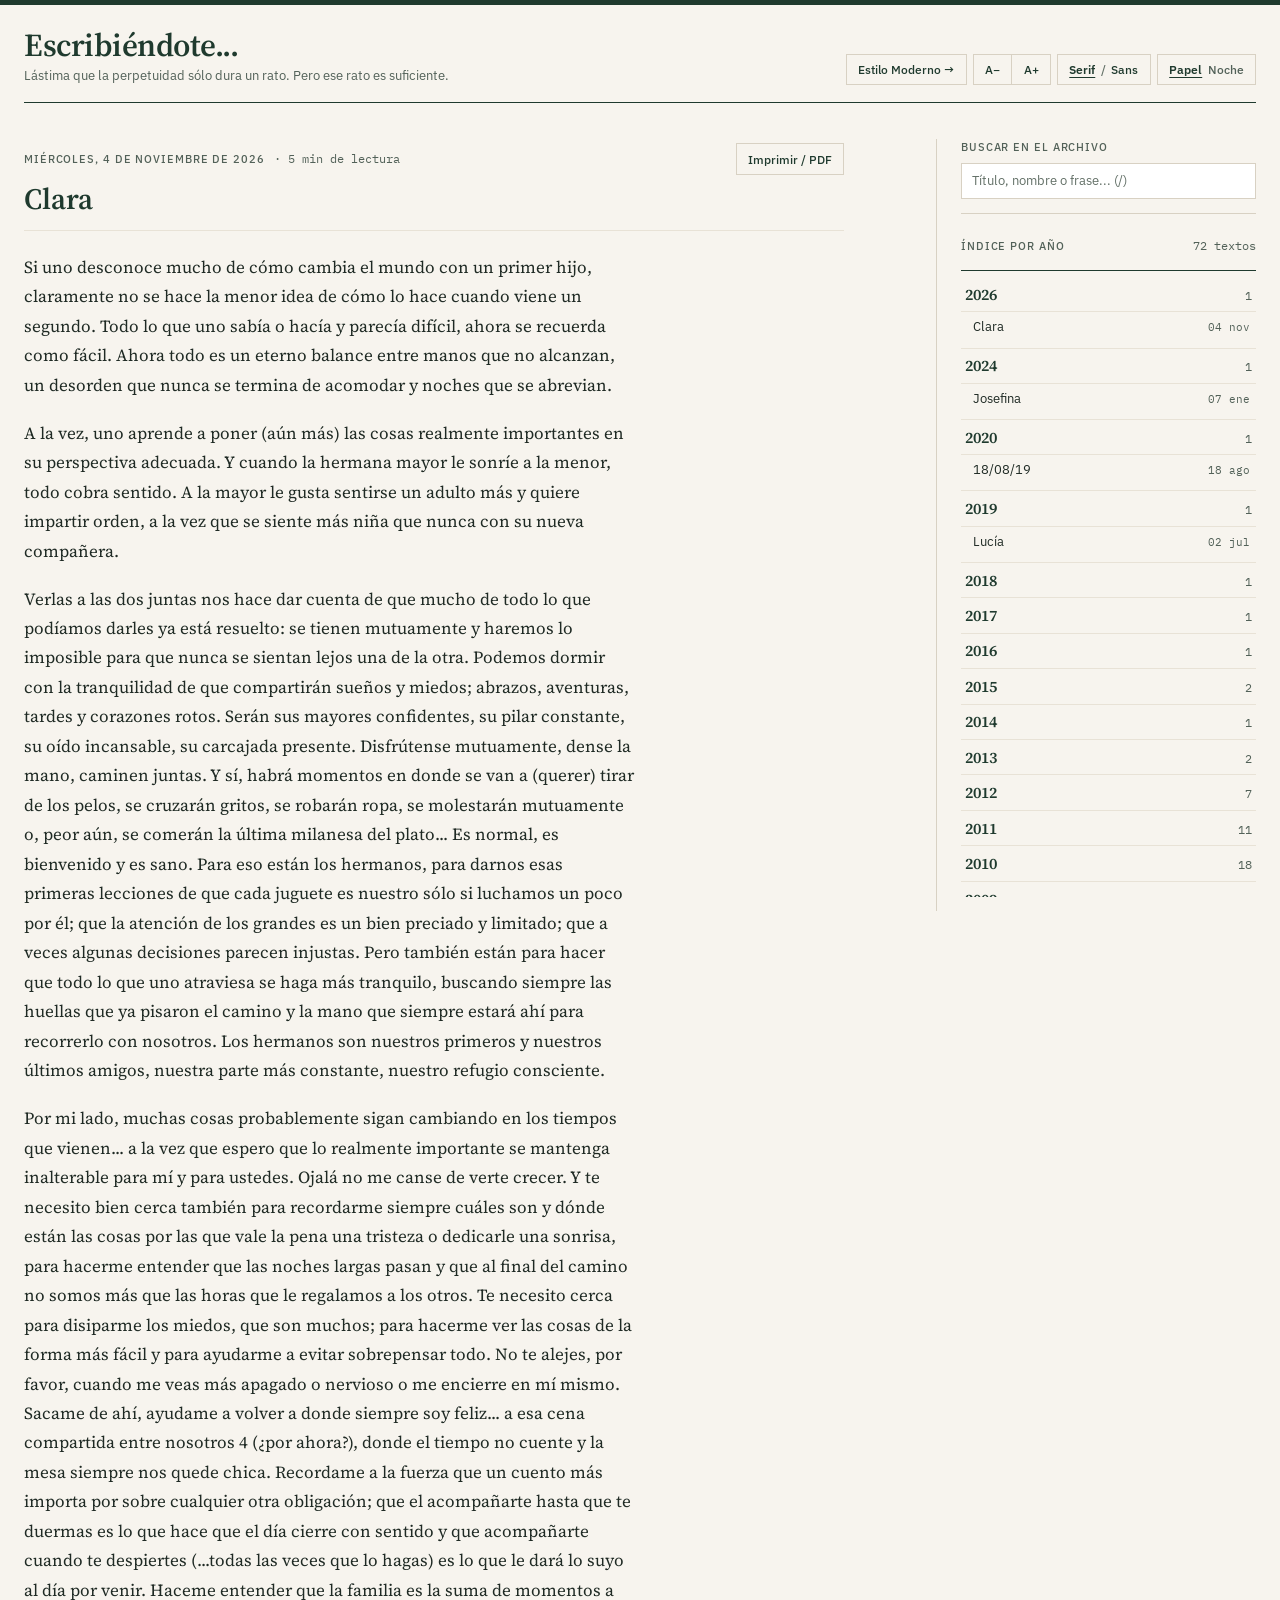
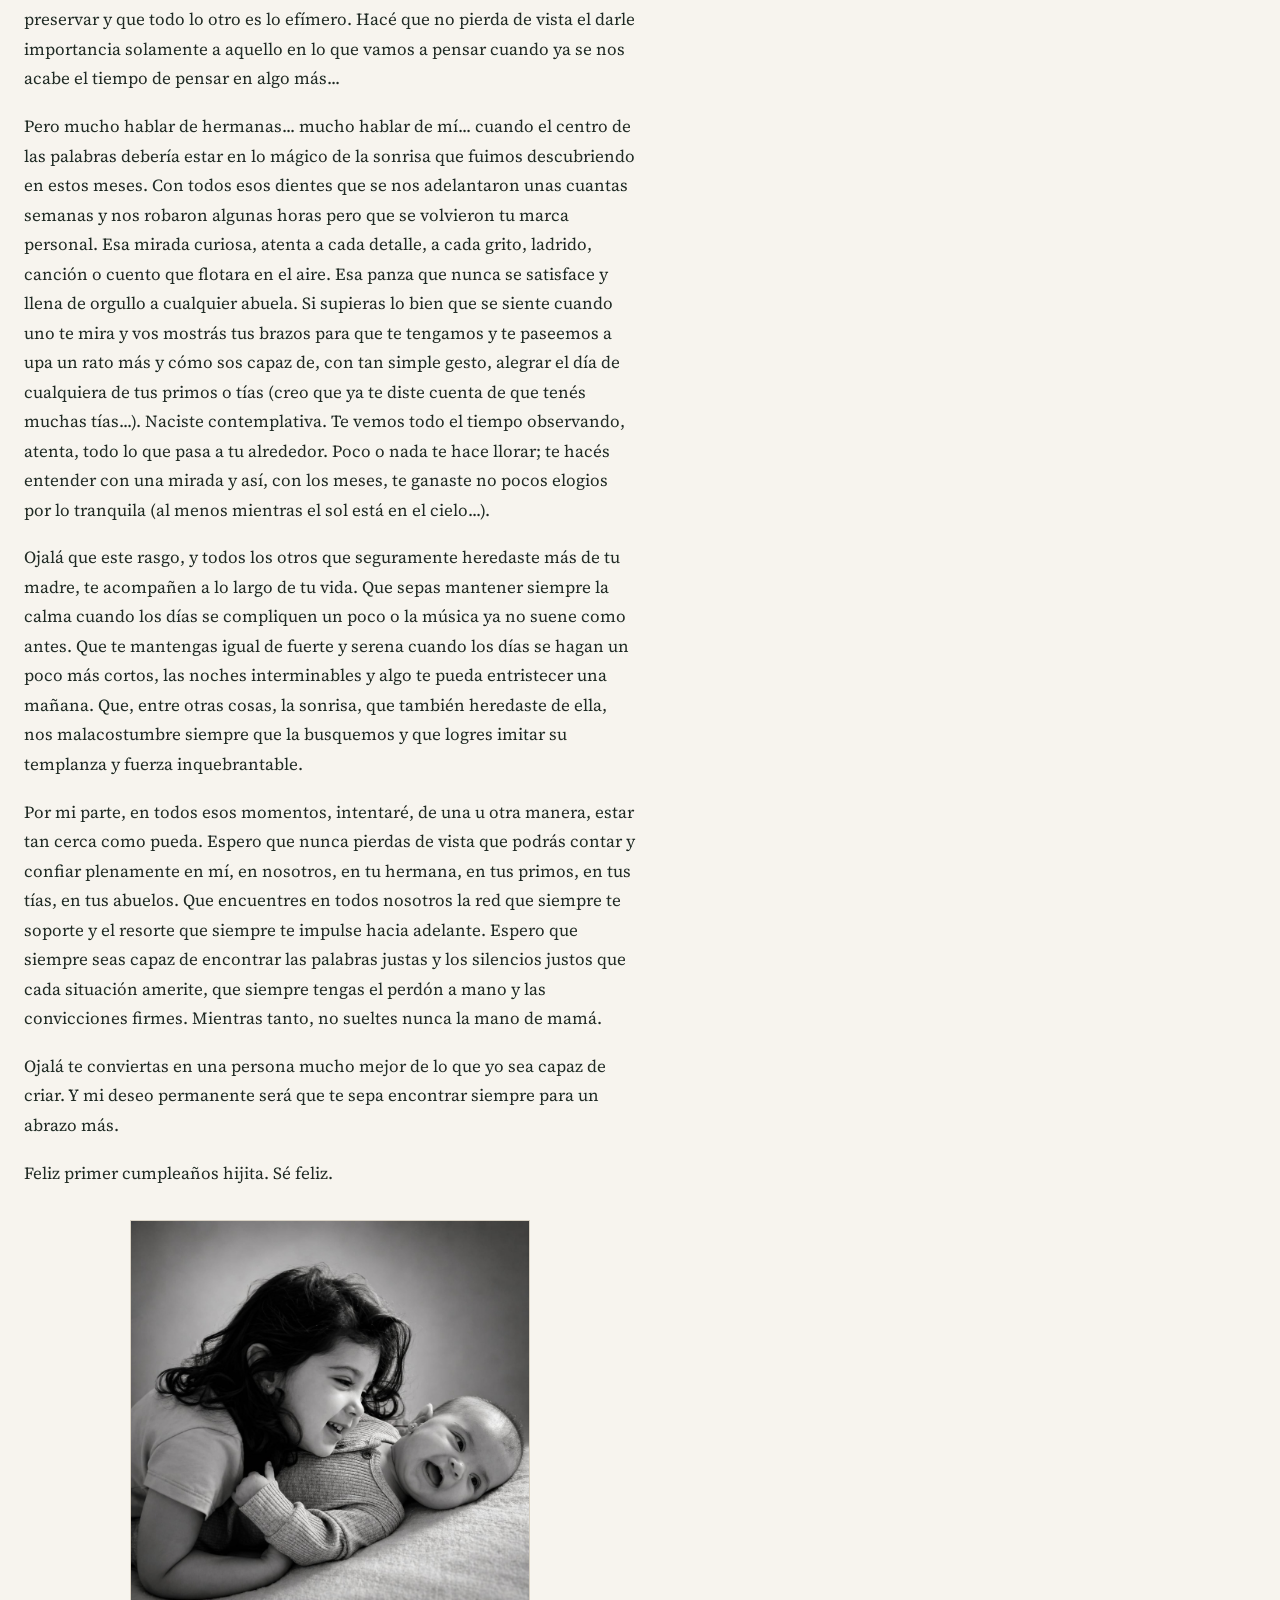
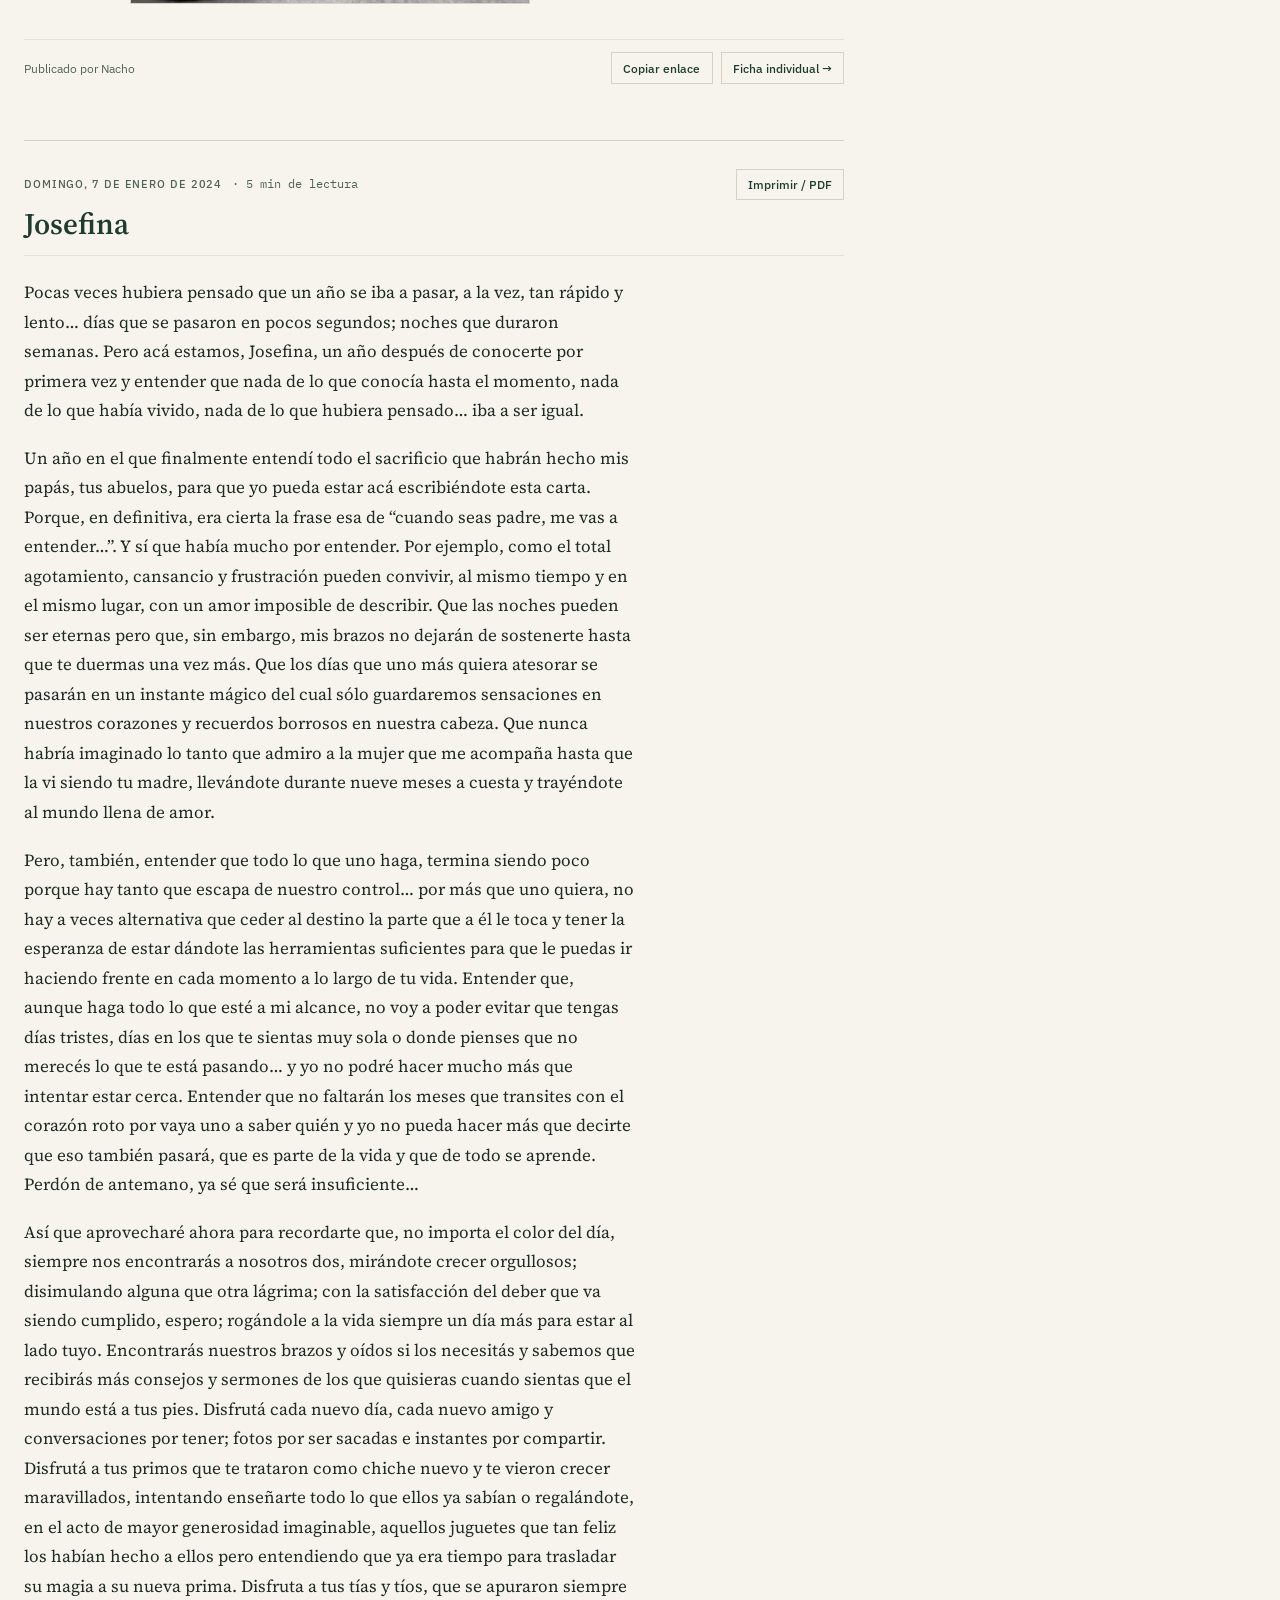
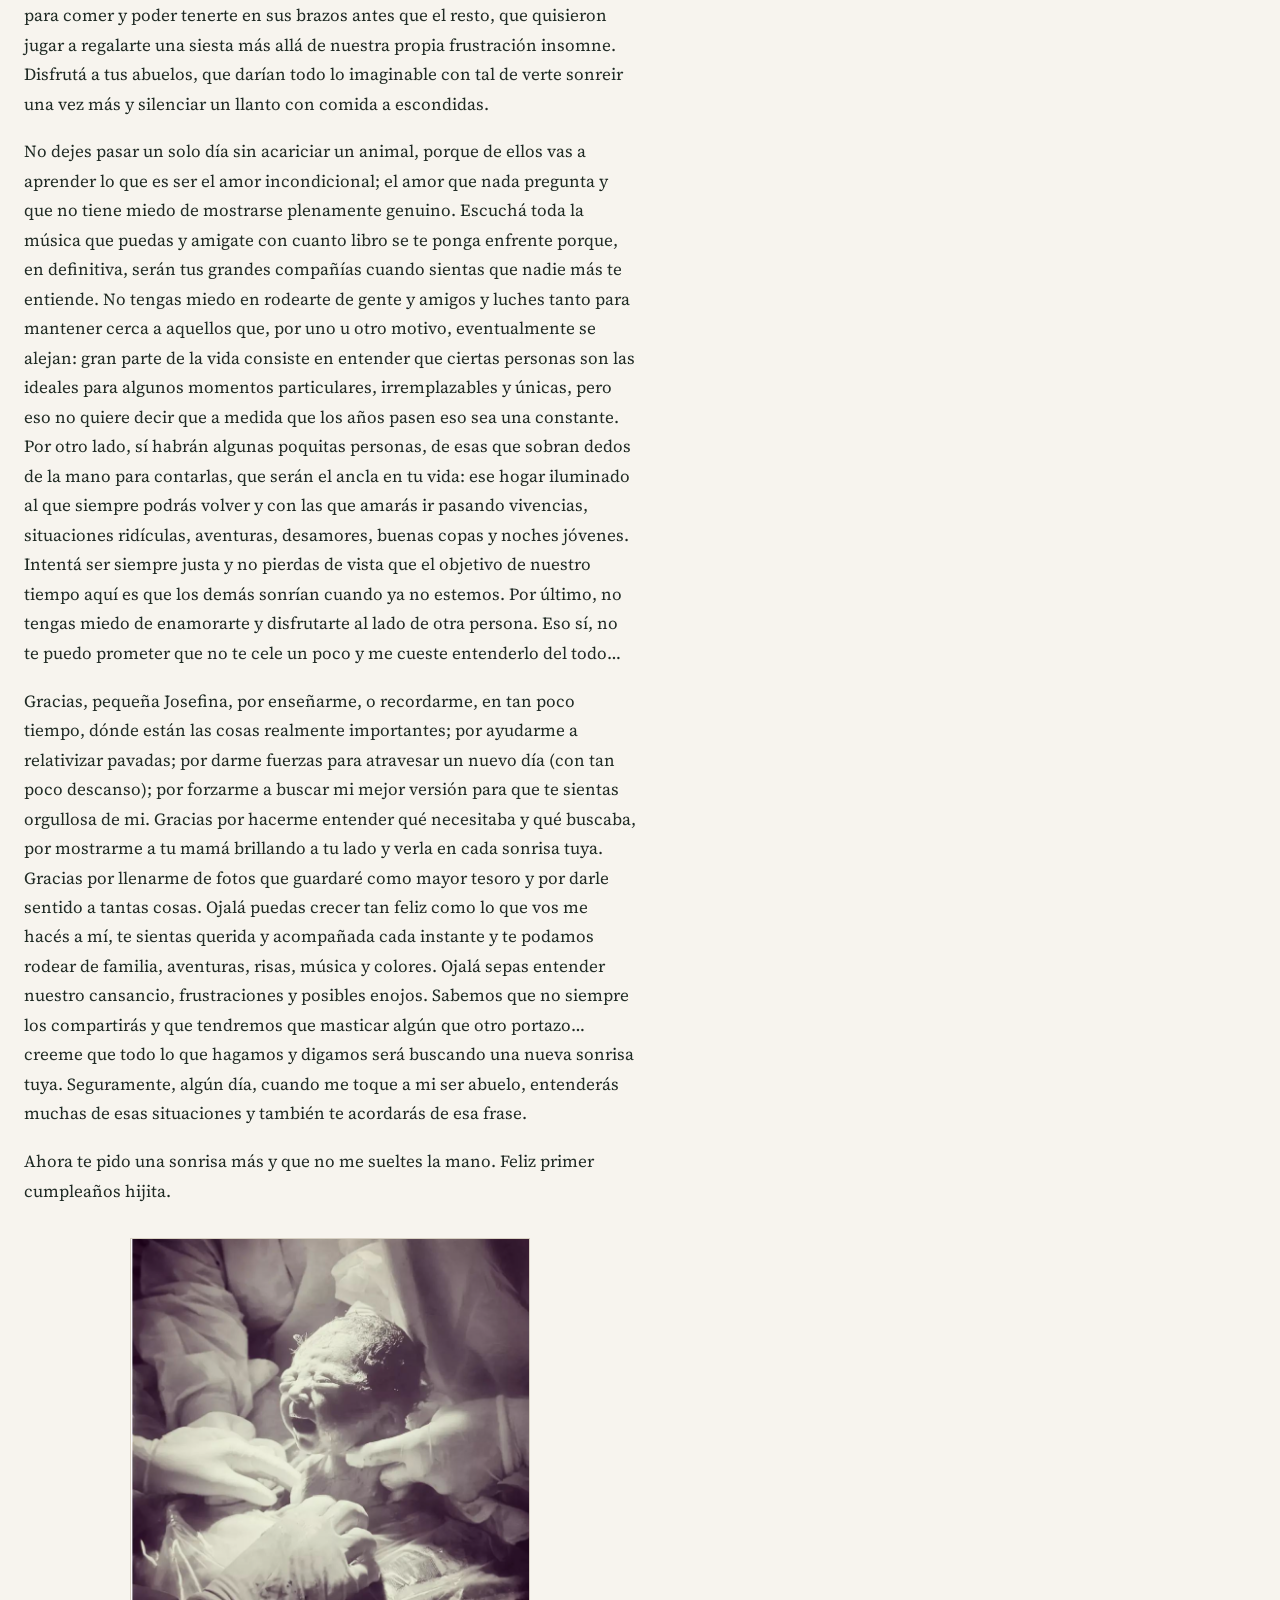
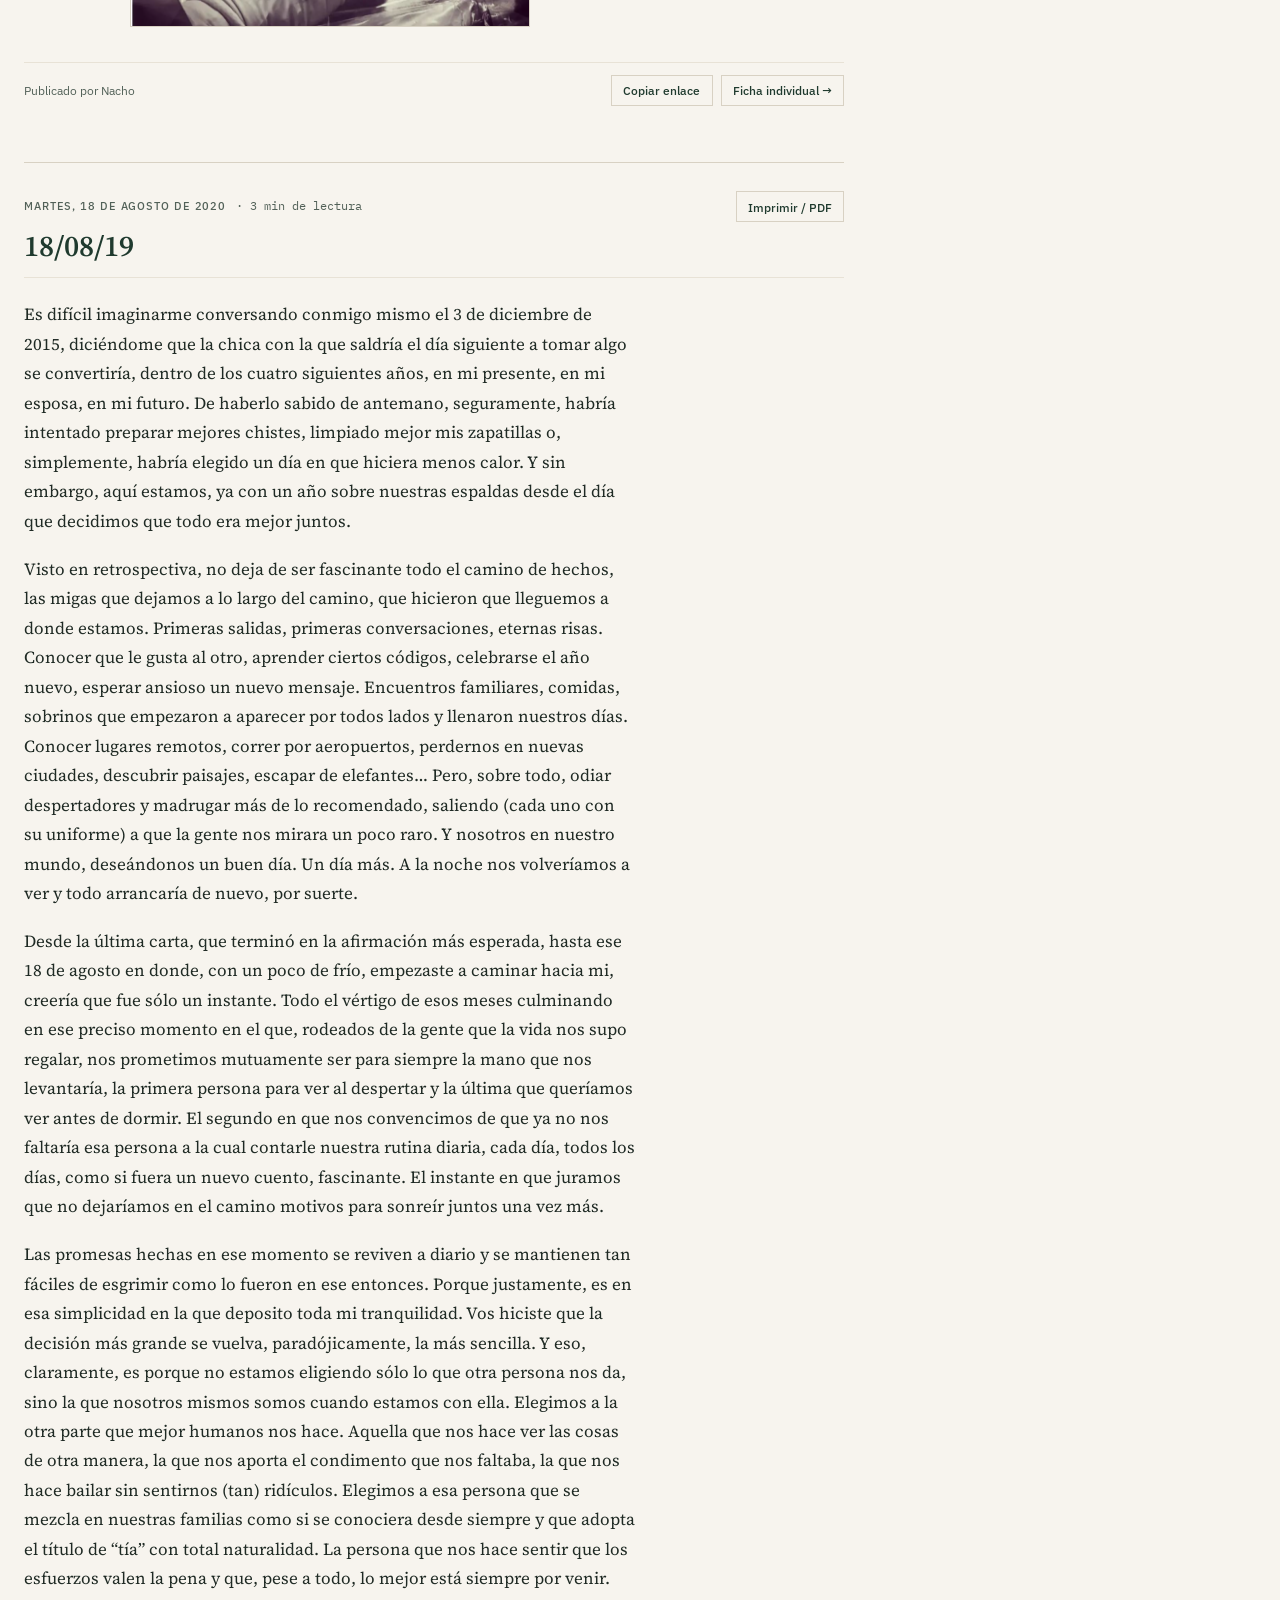
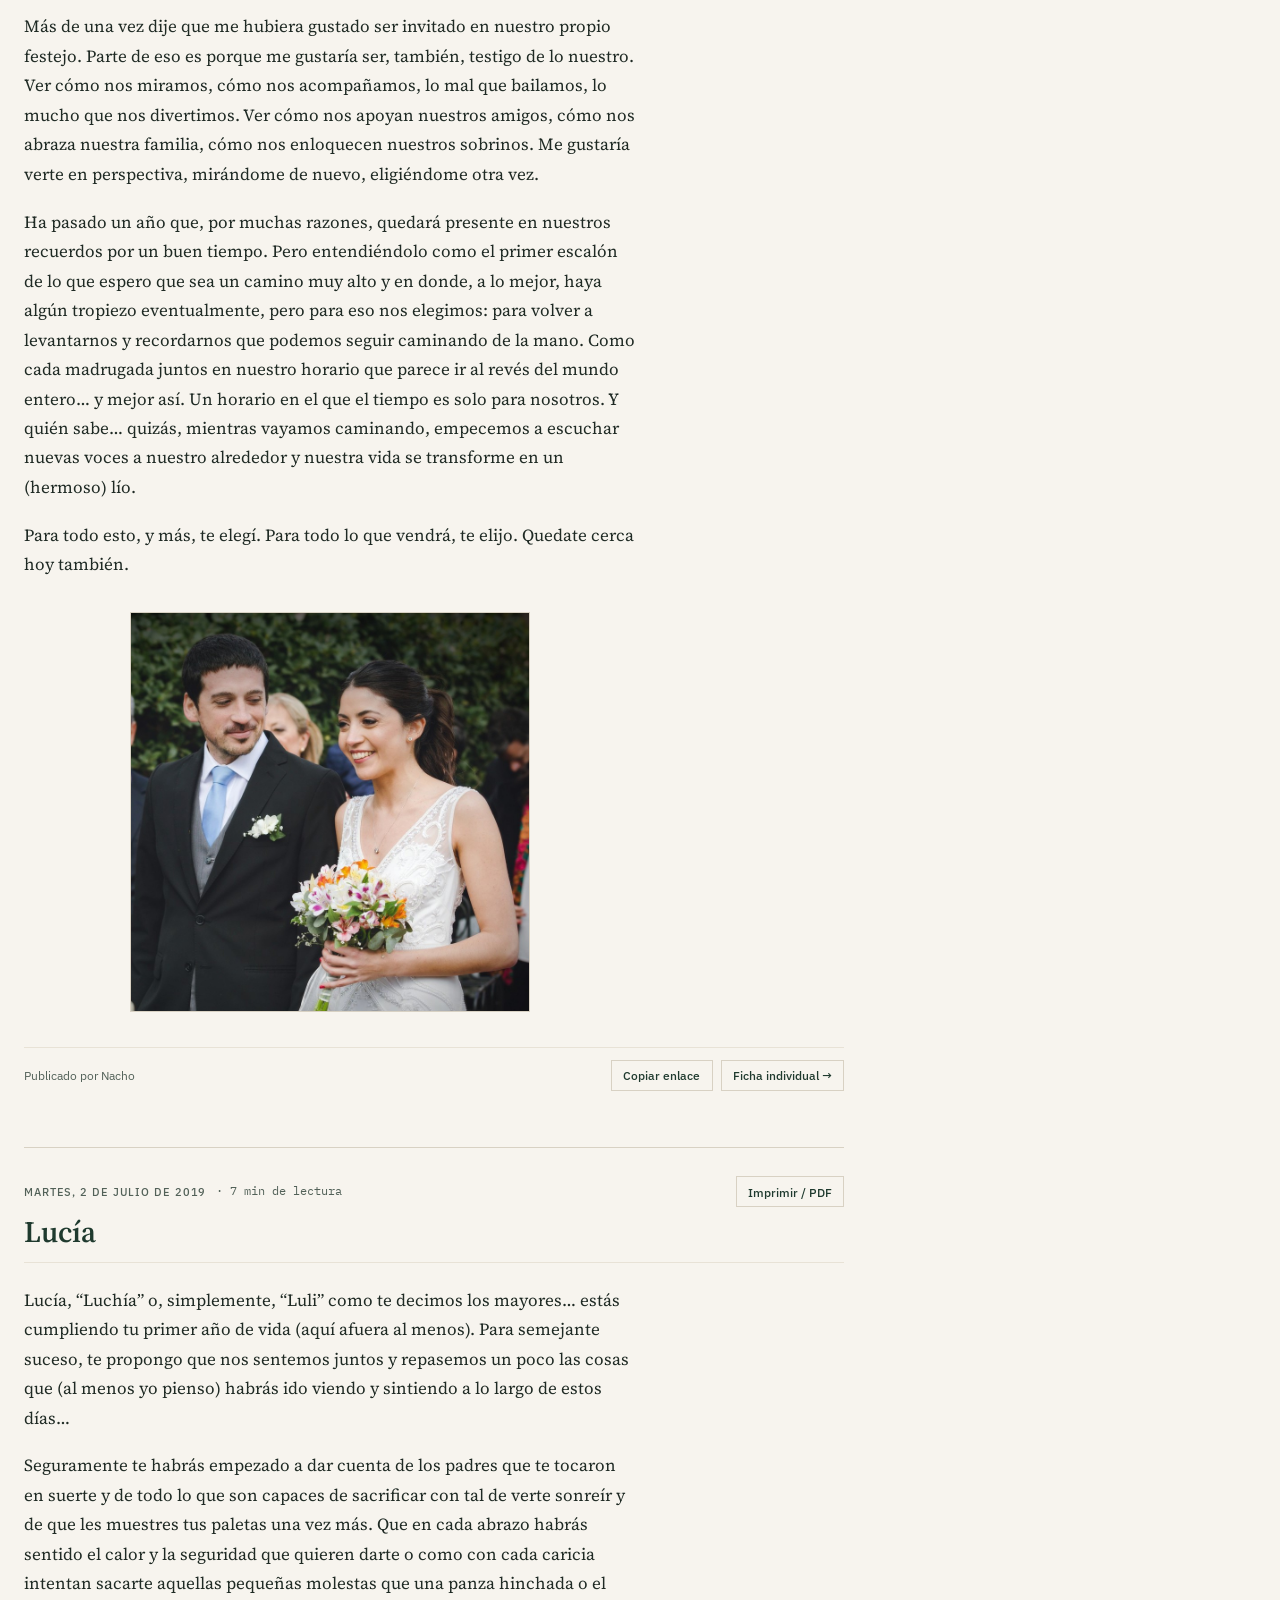
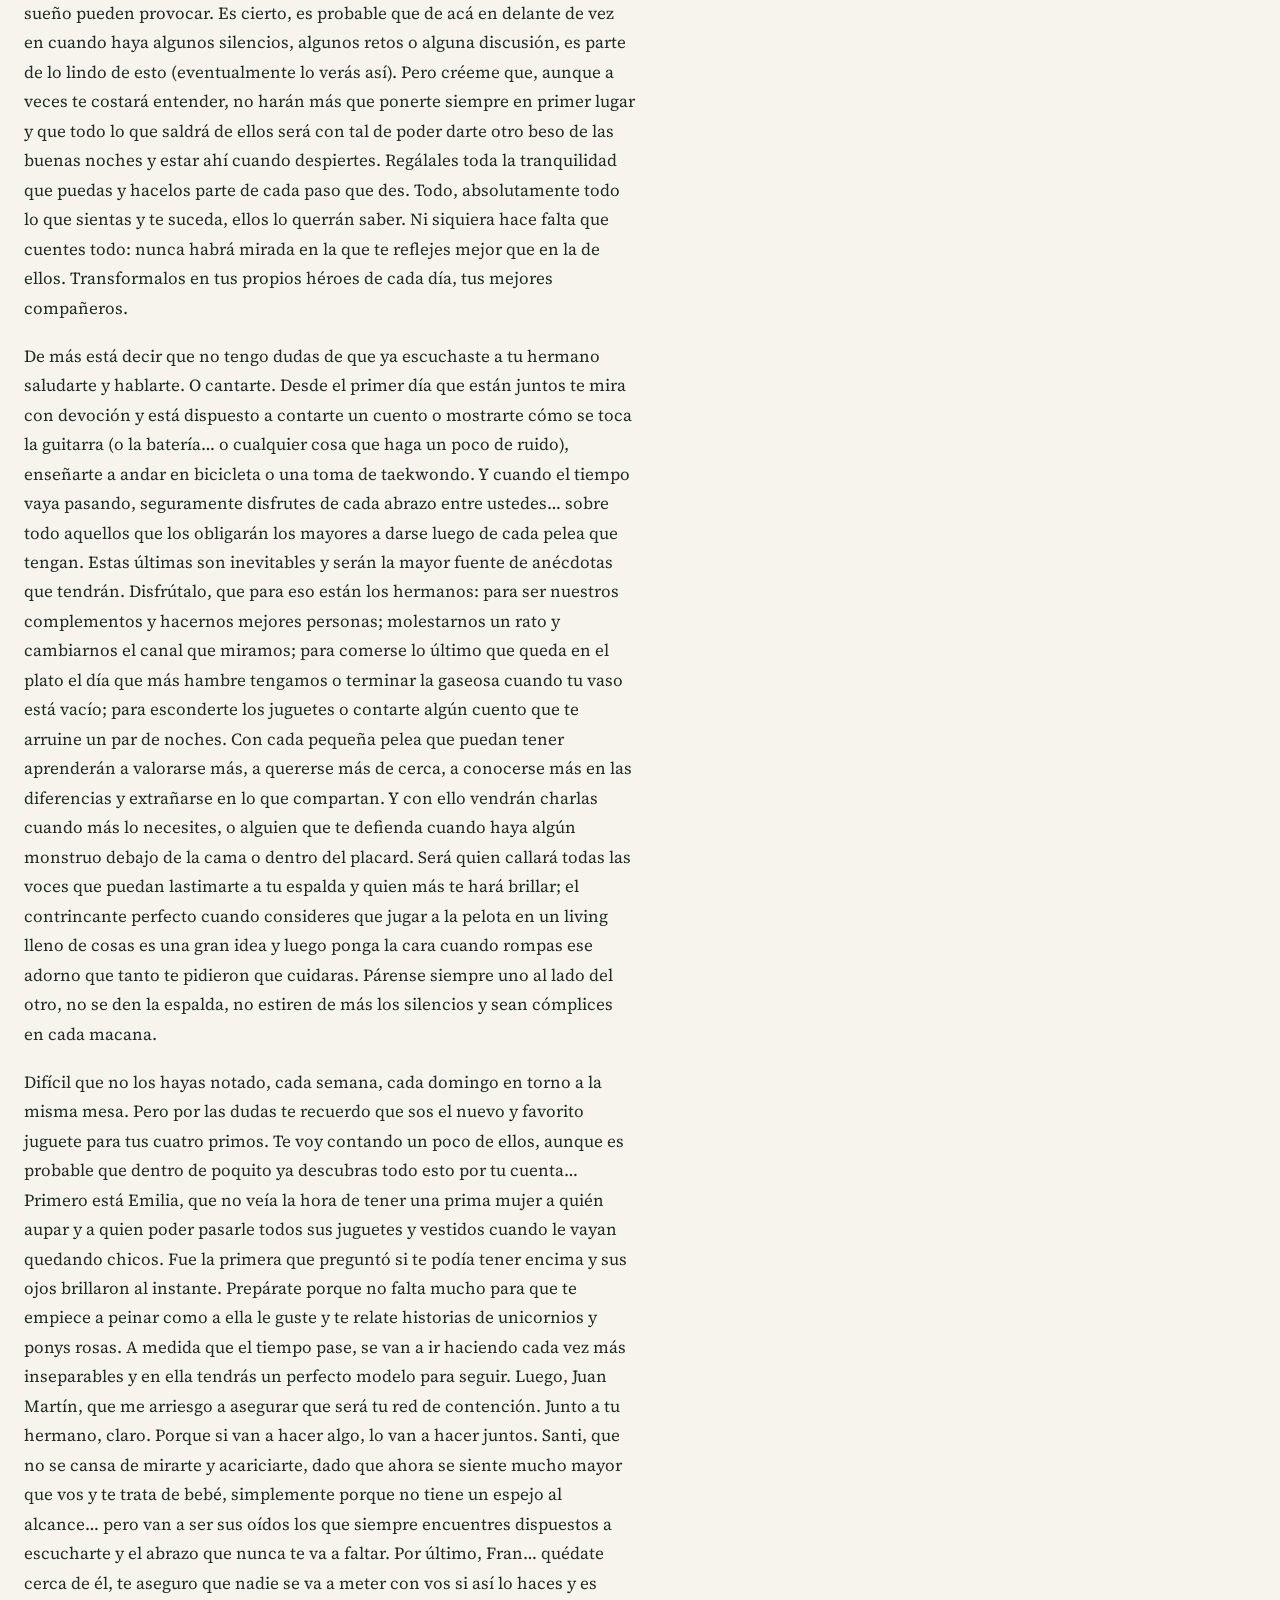
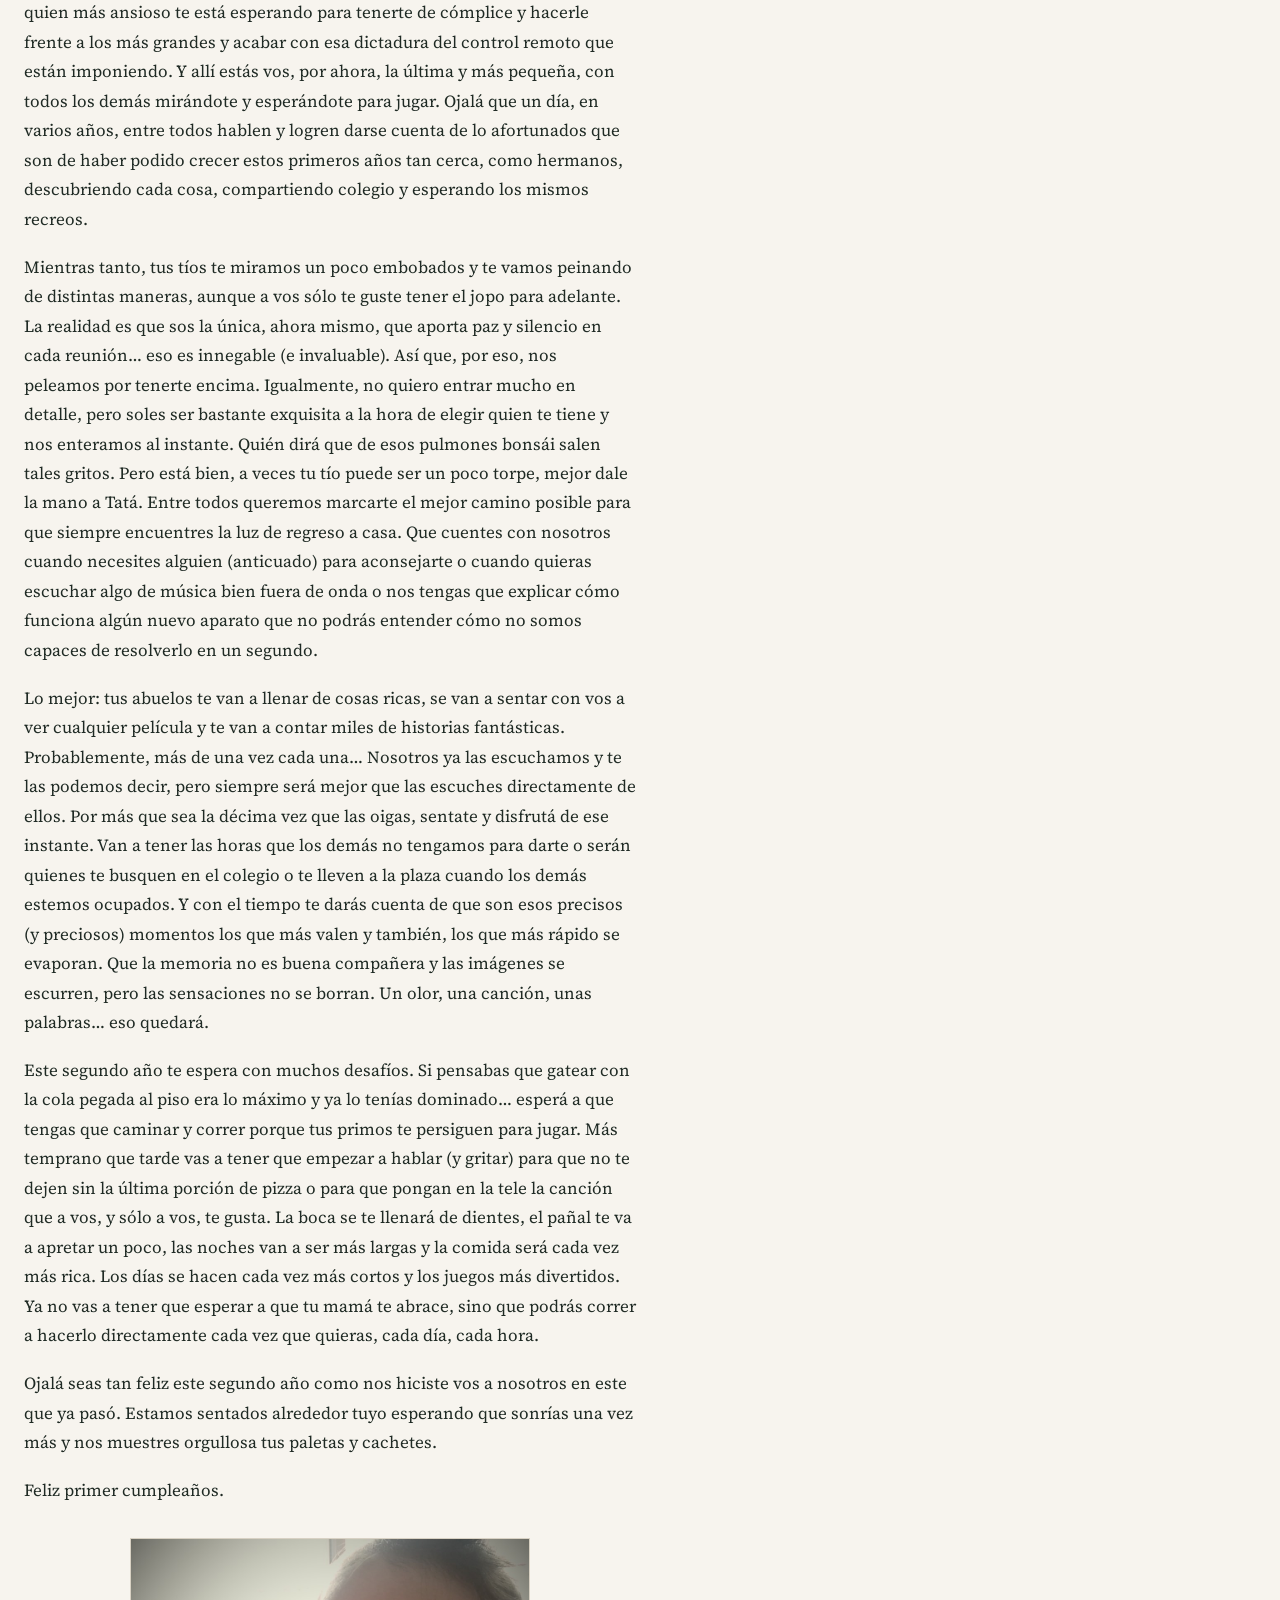
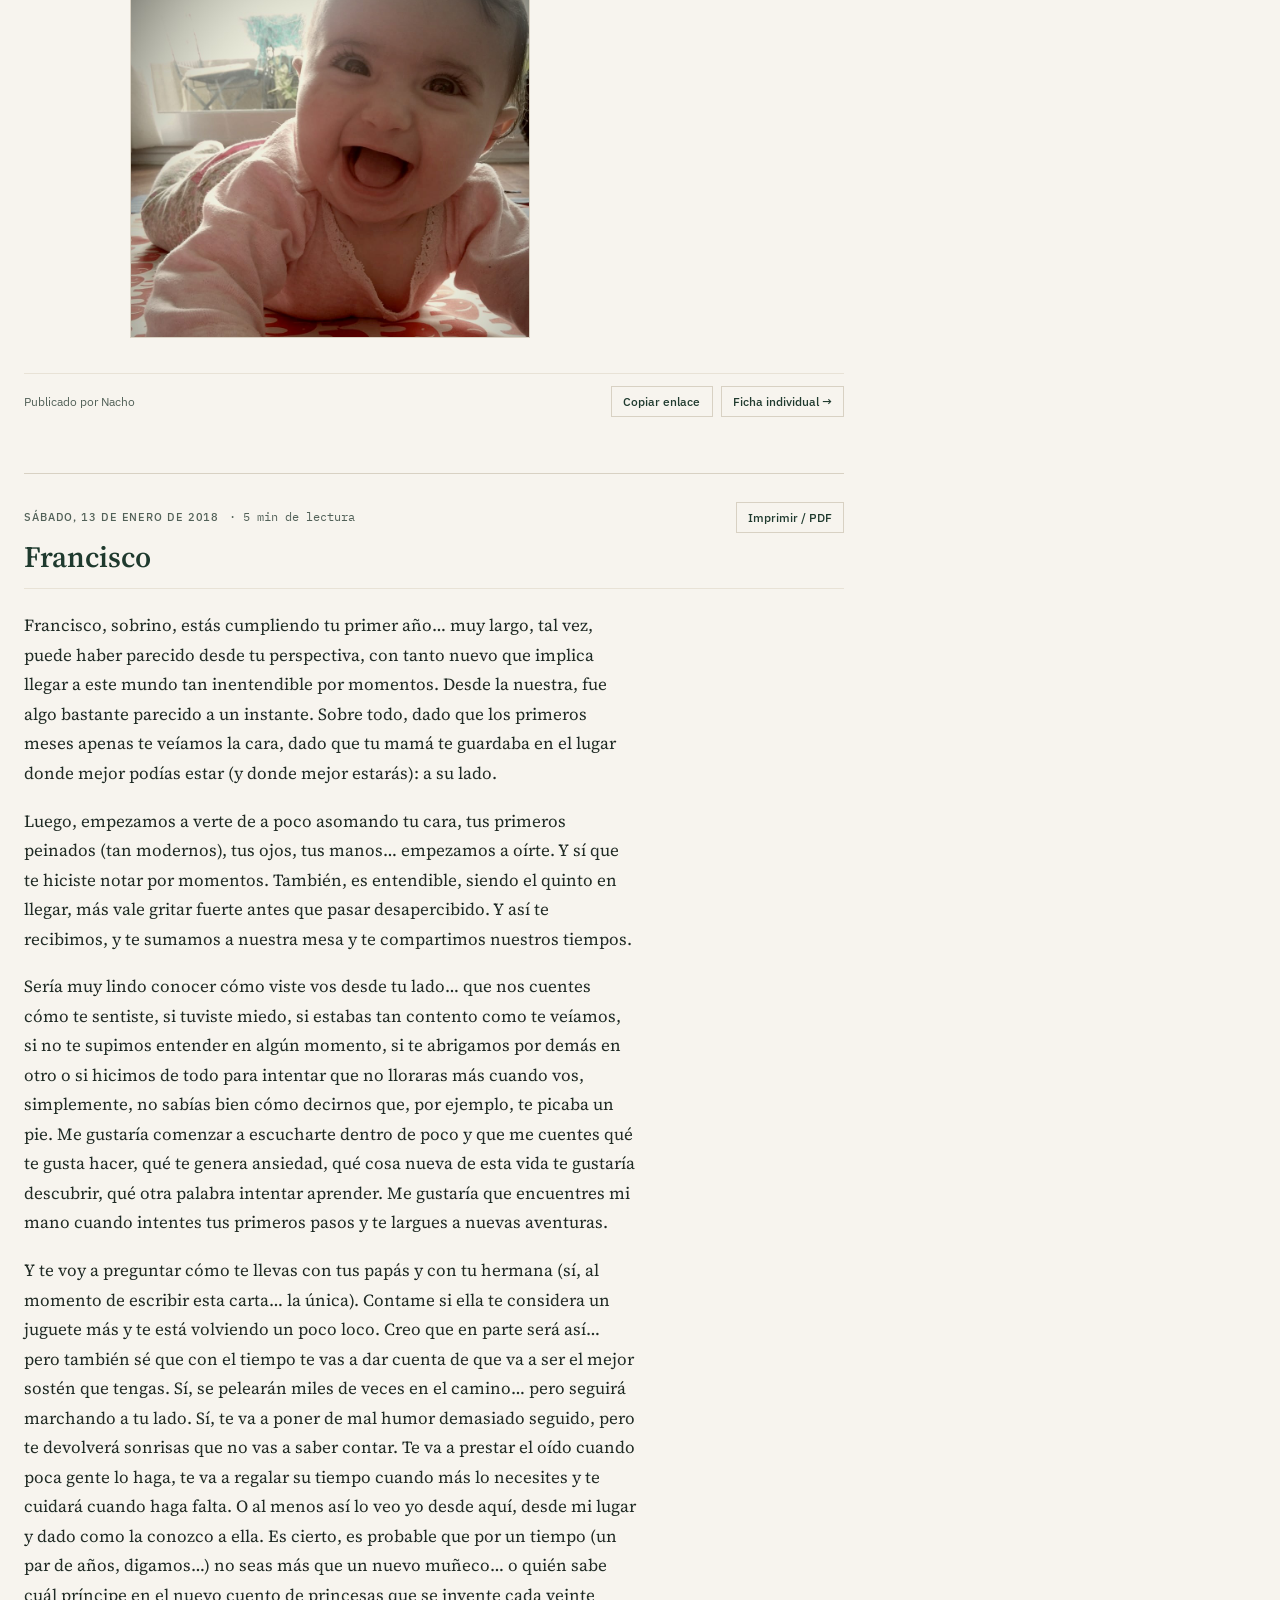
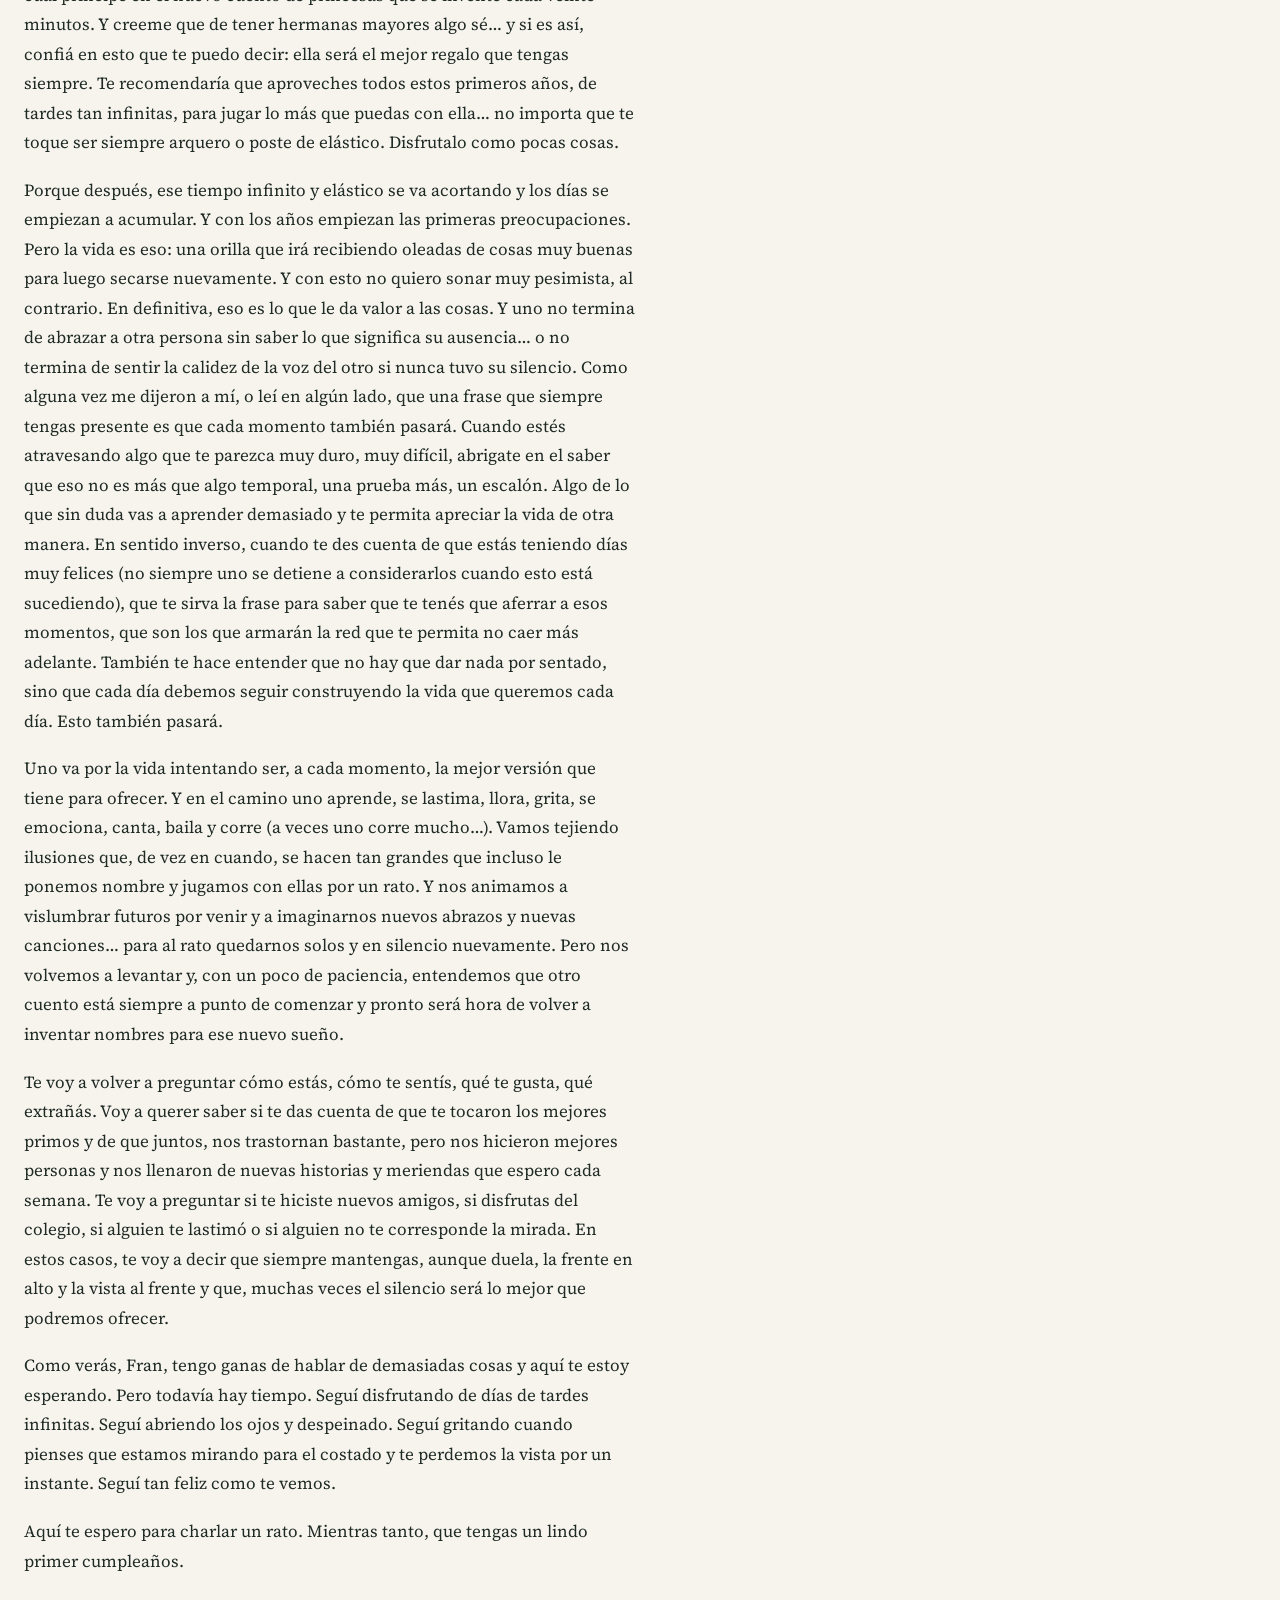
==== commit 5bef2db1: "Make Estilo Diario the default index.html and preserve Estilo Moderno at moderno.html" ====
--- a/index.html
+++ b/index.html
@@ -1,5 +1,5 @@
 <!DOCTYPE html>
-<html lang="es" data-theme="dark" data-font="serif" data-size="md">
+<html lang="es" data-theme="light" data-font="serif" data-size="md">
 <head>
   <meta charset="UTF-8" />
   <meta name="viewport" content="width=device-width, initial-scale=1.0" />
@@ -8,22 +8,22 @@
   <meta property="og:title" content="Escribiéndote..." />
   <meta property="og:description" content="Lástima que la perpetuidad sólo dura un rato. Pero ese rato es suficiente." />
   <meta property="og:type" content="website" />
-  <meta name="theme-color" content="#0F1115" id="meta-theme-color" />
+  <meta name="theme-color" content="#1f3a2e" id="meta-theme-color" />
   <link rel="icon" type="image/svg+xml" href="favicon.svg" />
   <link rel="preconnect" href="https://fonts.googleapis.com" />
   <link rel="preconnect" href="https://fonts.gstatic.com" crossorigin />
-  <link href="https://fonts.googleapis.com/css2?family=DM+Sans:ital,opsz,wght@0,9..40,400;0,9..40,500;0,9..40,600;0,9..40,700;1,9..40,400&family=JetBrains+Mono:wght@400;500&family=Literata:ital,opsz,wght@0,7..72,400;0,7..72,500;0,7..72,600;1,7..72,400&display=swap" rel="stylesheet" />
-  <link rel="stylesheet" href="styles.css?v=3" />
+  <link rel="stylesheet" href="https://fonts.googleapis.com/css2?family=Source+Serif+4:ital,opsz,wght@0,8..60,400;0,8..60,600;1,8..60,400&family=IBM+Plex+Sans:ital,wght@0,400;0,500;0,600;1,400&family=IBM+Plex+Mono:wght@400;500&display=swap" />
+  <link rel="stylesheet" href="styles.css?v=8" />
   <script>
     (function () {
       try {
-        var savedTheme = localStorage.getItem('escribiendote_theme_v2');
-        var theme = (savedTheme === 'light' || savedTheme === 'dark') ? savedTheme : 'dark';
+        var savedTheme = localStorage.getItem('escribiendote_theme_editorial');
+        var theme = (savedTheme === 'dark' || savedTheme === 'light') ? savedTheme : 'light';
         document.documentElement.setAttribute('data-theme', theme);
-        var savedFont = localStorage.getItem('escribiendote_font_v2');
+        var savedFont = localStorage.getItem('escribiendote_font_editorial');
         var font = (savedFont === 'sans' || savedFont === 'serif') ? savedFont : 'serif';
         document.documentElement.setAttribute('data-font', font);
-        var savedSize = localStorage.getItem('escribiendote_size_v2');
+        var savedSize = localStorage.getItem('escribiendote_size_editorial');
         if (savedSize === 'sm' || savedSize === 'md' || savedSize === 'lg') {
           document.documentElement.setAttribute('data-size', savedSize);
         }
@@ -34,164 +34,105 @@
 <body>
   <div class="reading-progress" id="reading-progress" aria-hidden="true"></div>
 
-  <header class="topbar" role="banner">
-    <div class="topbar-inner">
-      <a href="#" id="brand-home" class="topbar-brand">
-        <span class="brand-dot" aria-hidden="true"></span>
-        <span class="brand-name">Escribiéndote...</span>
-      </a>
+  <div class="pagina">
+    <header class="cabecera" role="banner">
+      <div class="marca">
+        <h1 class="marca-titulo">
+          <a href="#" id="home-link">Escribiéndote...</a>
+        </h1>
+        <p class="marca-sub">Lástima que la perpetuidad sólo dura un rato. Pero ese rato es suficiente.</p>
+      </div>
 
-      <div class="topbar-controls">
-        <a href="editorial.html" class="control-pill" style="text-decoration: none;" title="Probar versión con estilo editorial de diario">
-          <span>Estilo Diario →</span>
-        </a>
+      <div class="cabecera-derecha">
+        <div class="controles-barra">
+          <a href="moderno.html" class="btn-recto secundario" title="Volver al estilo moderno oscuro/claro">
+            Estilo Moderno →
+          </a>
 
-        <div class="size-pill" role="group" aria-label="Tamaño de texto">
-          <button type="button" class="size-step-btn" id="size-down" title="Reducir tamaño de texto" aria-label="Reducir tamaño de texto">A−</button>
-          <span class="font-pill-divider" aria-hidden="true">|</span>
-          <button type="button" class="size-step-btn" id="size-up" title="Aumentar tamaño de texto" aria-label="Aumentar tamaño de texto">A+</button>
+          <div class="grupo-recto" role="group" aria-label="Tamaño de texto">
+            <button type="button" class="btn-recto secundario" id="size-down" title="Reducir tamaño de texto" aria-label="Reducir tamaño de texto">A−</button>
+            <button type="button" class="btn-recto secundario" id="size-up" title="Aumentar tamaño de texto" aria-label="Aumentar tamaño de texto">A+</button>
+          </div>
+
+          <button type="button" class="btn-recto secundario" id="font-toggle" title="Alternar cuerpo entre Source Serif 4 e IBM Plex Sans">
+            <span class="font-opt" data-mode="serif">Serif</span>
+            <span class="sep-barra">/</span>
+            <span class="font-opt" data-mode="sans">Sans</span>
+          </button>
+
+          <button type="button" class="btn-recto secundario" id="theme-toggle" aria-label="Cambiar entre papel crema y modo nocturno" title="Alternar Papel crema / Modo nocturno">
+            <span class="label-tema-claro">Papel</span>
+            <span class="label-tema-oscuro">Noche</span>
+          </button>
+
+          <button type="button" class="btn-recto secundario mobile-archive-btn" id="mobile-archive-toggle" aria-expanded="false" aria-controls="archive-aside">
+            Índice
+          </button>
+        </div>
+      </div>
+    </header>
+
+    <div class="grilla-editorial">
+      <main class="columna-lectura" id="main-content" role="main">
+        <div id="filter-status" class="barra-filtro" hidden>
+          <span id="filter-status-text"></span>
+          <button type="button" id="clear-filter-btn" class="btn-recto secundario">Ver todos los relatos</button>
         </div>
 
-        <button type="button" class="control-pill" id="font-toggle" title="Alternar tipografía de lectura (Serif / Sans)">
-          <span class="font-pill-option" data-mode="serif">Serif</span>
-          <span class="font-pill-divider">/</span>
-          <span class="font-pill-option" data-mode="sans">Sans</span>
-        </button>
+        <div id="posts-container" class="flujo-relatos" aria-live="polite"></div>
 
-        <button type="button" class="icon-btn" id="theme-toggle" aria-label="Cambiar entre modo oscuro y claro" title="Cambiar tema (Oscuro / Claro)">
-          <svg class="icon-sun" width="17" height="17" viewBox="0 0 24 24" fill="none" stroke="currentColor" stroke-width="1.8" stroke-linecap="round" stroke-linejoin="round" aria-hidden="true">
-            <circle cx="12" cy="12" r="5"></circle>
-            <line x1="12" y1="1" x2="12" y2="3"></line>
-            <line x1="12" y1="21" x2="12" y2="23"></line>
-            <line x1="4.22" y1="4.22" x2="5.64" y2="5.64"></line>
-            <line x1="18.36" y1="18.36" x2="19.78" y2="19.78"></line>
-            <line x1="1" y1="12" x2="3" y2="12"></line>
-            <line x1="21" y1="12" x2="23" y2="12"></line>
-            <line x1="4.22" y1="19.78" x2="5.64" y2="18.36"></line>
-            <line x1="18.36" y1="5.64" x2="19.78" y2="4.22"></line>
-          </svg>
-          <svg class="icon-moon" width="17" height="17" viewBox="0 0 24 24" fill="none" stroke="currentColor" stroke-width="1.8" stroke-linecap="round" stroke-linejoin="round" aria-hidden="true">
-            <path d="M21 12.79A9 9 0 1 1 11.21 3 7 7 0 0 0 21 12.79z"></path>
-          </svg>
-        </button>
+        <nav id="pagination-nav" class="barra-paginacion" aria-label="Paginación de relatos"></nav>
+      </main>
 
-        <button type="button" class="mobile-archive-btn" id="mobile-archive-toggle" aria-expanded="false" aria-controls="archive-aside">
-          <svg width="16" height="16" viewBox="0 0 24 24" fill="none" stroke="currentColor" stroke-width="1.8" stroke-linecap="round" stroke-linejoin="round" aria-hidden="true">
-            <line x1="4" y1="7" x2="20" y2="7"></line>
-            <line x1="4" y1="12" x2="15" y2="12"></line>
-            <line x1="4" y1="17" x2="18" y2="17"></line>
-          </svg>
-          <span>Índice</span>
-        </button>
-      </div>
-    </div>
-  </header>
-
-  <div class="page-frame">
-    <section class="hero-header" id="hero-header">
-      <h1 class="site-title">
-        <a href="#" id="home-link">Escribiéndote...</a>
-      </h1>
-      <p class="site-epigraph">Lástima que la perpetuidad sólo dura un rato. Pero ese rato es suficiente.</p>
-    </section>
-
-    <div class="layout-grid">
-      <main class="reading-column" id="main-content" role="main">
-        <div id="filter-status" class="filter-banner" hidden>
-          <span id="filter-status-text"></span>
-          <button type="button" id="clear-filter-btn" class="text-action">Ver todos los relatos</button>
+      <aside class="columna-archivo" id="archive-aside" aria-label="Archivo cronológico">
+        <div class="bloque-lateral">
+          <label for="search-input" class="etiqueta etiqueta-bloque">Buscar en el archivo</label>
+          <div class="campo-busqueda">
+            <input type="search" id="search-input" placeholder="Título, nombre o frase... (/)" autocomplete="off" />
+            <button type="button" id="search-clear" class="limpiar-busqueda" hidden aria-label="Limpiar búsqueda">×</button>
+          </div>
         </div>
 
-        <div id="posts-container" class="posts-stream" aria-live="polite"></div>
-
-        <nav id="pagination-nav" class="pagination-bar" aria-label="Paginación de relatos"></nav>
-      </main>
-
-      <aside class="archive-rail" id="archive-aside" aria-label="Archivo del blog">
-        <div class="archive-rail-inner">
-          <div class="search-box">
-            <label for="search-input" class="sr-only">Buscar en los relatos</label>
-            <svg class="search-icon" width="15" height="15" viewBox="0 0 24 24" fill="none" stroke="currentColor" stroke-width="1.8" stroke-linecap="round" stroke-linejoin="round" aria-hidden="true">
-              <circle cx="11" cy="11" r="8"></circle>
-              <line x1="21" y1="21" x2="16.65" y2="16.65"></line>
-            </svg>
-            <input type="search" id="search-input" placeholder="Buscar relato o frase..." autocomplete="off" />
-            <kbd class="search-kbd" id="search-kbd" aria-hidden="true">/</kbd>
-            <button type="button" id="search-clear" class="search-clear-btn" hidden aria-label="Limpiar búsqueda">
-              <svg width="14" height="14" viewBox="0 0 24 24" fill="none" stroke="currentColor" stroke-width="1.8" stroke-linecap="round" stroke-linejoin="round" aria-hidden="true">
-                <line x1="18" y1="6" x2="6" y2="18"></line>
-                <line x1="6" y1="6" x2="18" y2="18"></line>
-              </svg>
-            </button>
+        <div class="bloque-lateral">
+          <div class="encabezado-lateral">
+            <h2 id="archive-heading" class="etiqueta">Índice por año</h2>
+            <span id="total-count-label" class="conteo-lateral"></span>
           </div>
-
-          <section class="rail-section" aria-labelledby="archive-heading">
-            <div class="rail-header-row">
-              <h2 id="archive-heading" class="rail-heading">Archivo cronológico</h2>
-              <span id="total-count-label" class="rail-count"></span>
-            </div>
-            <div id="archive-tree" class="archive-tree"></div>
-          </section>
-
-          <section class="rail-section rail-colophon">
-            <div class="colophon-row">
-              <span class="author-signature">Por <strong>Nacho</strong></span>
-              <span class="colophon-years">2007—2026</span>
-            </div>
-            <div class="draft-preview-control" id="draft-control-box" hidden>
-              <label class="draft-toggle-label">
-                <input type="checkbox" id="toggle-drafts-checkbox" />
-                <span>Incluir borrador (<em>Clara</em>)</span>
-              </label>
-            </div>
-          </section>
+          <div id="archive-tree" class="arbol-archivo"></div>
         </div>
       </aside>
     </div>
 
-    <footer class="site-footer" role="contentinfo">
-      <div class="footer-inner">
-        <p class="footer-quote">Escribiéndote... · 2007–2026</p>
-        <button type="button" class="footer-draft-trigger" id="footer-draft-btn" hidden title="Alternar vista previa de borradores">
-          Vista de borradores
-        </button>
+    <footer class="pie-editorial" role="contentinfo">
+      <div class="pie-interno">
+        <span>Escribiéndote... · Archivo literario y familiar (2007–2026)</span>
+        <span>Publicado por Nacho</span>
       </div>
     </footer>
   </div>
 
-  <button type="button" class="back-to-top" id="back-to-top" hidden aria-label="Volver arriba" title="Volver arriba">
-    <svg width="18" height="18" viewBox="0 0 24 24" fill="none" stroke="currentColor" stroke-width="2" stroke-linecap="round" stroke-linejoin="round" aria-hidden="true">
-      <polyline points="18 15 12 9 6 15"></polyline>
-    </svg>
+  <button type="button" class="btn-recto volver-arriba" id="back-to-top" hidden aria-label="Volver arriba" title="Volver arriba">
+    ↑ Arriba
   </button>
 
-  <div id="lightbox" class="lightbox" hidden aria-modal="true" role="dialog" aria-label="Imagen ampliada">
-    <button type="button" class="lightbox-close" id="lightbox-close" aria-label="Cerrar imagen">
-      <svg width="22" height="22" viewBox="0 0 24 24" fill="none" stroke="currentColor" stroke-width="1.8" stroke-linecap="round" stroke-linejoin="round" aria-hidden="true">
-        <line x1="18" y1="6" x2="6" y2="18"></line>
-        <line x1="6" y1="6" x2="18" y2="18"></line>
-      </svg>
-    </button>
-    <div class="lightbox-content">
-      <div id="lightbox-stage" class="lightbox-stage"></div>
-      <div class="lightbox-bar">
-        <div class="lightbox-caption">
-          <strong id="lightbox-title"></strong>
-          <span id="lightbox-date"></span>
+  <div id="lightbox" class="modal-editorial" hidden aria-modal="true" role="dialog" aria-label="Fotografía de archivo">
+    <div class="ficha-foto">
+      <div class="ficha-cabecera">
+        <div>
+          <div class="etiqueta">Fotografía de archivo</div>
+          <h3 class="ficha-titulo" id="lightbox-title"></h3>
         </div>
-        <a id="lightbox-download" class="lightbox-download-btn" href="#" download>
-          <svg width="15" height="15" viewBox="0 0 24 24" fill="none" stroke="currentColor" stroke-width="1.9" stroke-linecap="round" stroke-linejoin="round" aria-hidden="true">
-            <path d="M21 15v4a2 2 0 0 1-2 2H5a2 2 0 0 1-2-2v-4"></path>
-            <polyline points="7 10 12 15 17 10"></polyline>
-            <line x1="12" y1="15" x2="12" y2="3"></line>
-          </svg>
-          <span>Descargar foto</span>
-        </a>
+        <button type="button" class="btn-recto secundario" id="lightbox-close" aria-label="Cerrar imagen">Cerrar [Esc]</button>
+      </div>
+      <div id="lightbox-stage" class="ficha-imagen"></div>
+      <div class="ficha-pie">
+        <span class="nota" id="lightbox-date"></span>
+        <a id="lightbox-download" class="btn-recto primario" href="#" download>Descargar original</a>
       </div>
     </div>
   </div>
 
-  <script src="posts.js?v=4"></script>
-  <script src="app.js?v=4"></script>
+  <script src="posts.js?v=6"></script>
+  <script src="app.js?v=8"></script>
 </body>
 </html>
--- a/styles.css
+++ b/styles.css
@@ -1,68 +1,70 @@
 :root,
 html[data-theme="light"] {
-  --bg-page: #F5F6F8;
-  --bg-surface: #FFFFFF;
-  --bg-subtle: #EAECEF;
-  --bg-glass: rgba(245, 246, 248, 0.86);
-  --ink-primary: #121417;
-  --ink-body: #1E2126;
-  --ink-secondary: #484E58;
-  --ink-muted: #58606E;
-  --accent: #C84B24;
-  --accent-hover: #A33816;
-  --accent-tint: rgba(200, 75, 36, 0.09);
-  --rule: #E1E4EA;
-  --rule-strong: #CBD0D9;
-  --shadow-card: 0 8px 28px -6px rgba(18, 20, 23, 0.06), 0 2px 6px -1px rgba(18, 20, 23, 0.04);
-  --shadow-photo: 0 14px 36px -8px rgba(18, 20, 23, 0.14);
-  --draft-bg: rgba(200, 75, 36, 0.1);
-  --draft-ink: #A33816;
+  --verde: #1f3a2e;
+  --crema: #f7f4ee;
+  --crema-2: #efeae0;
+  --papel-input: #ffffff;
+  --tinta: #1f2a24;
+  --tinta-2: #526158;
+  --tinta-3: #637067;
+  --linea: #d8d1c3;
+  --linea-suave: #e8e2d6;
+
+  --acento-1: #1f3a2e;
+  --acento-2: #c9a227;
+  --acento-3: #b5651d;
+
+  --gris-dato: #b8afa0;
+  --alerta-fondo: #f3ead6;
+  --positivo: #2e6b3f;
+  --negativo: #9c3b23;
   color-scheme: light;
 }
 
 html[data-theme="dark"] {
-  --bg-page: #0F1115;
-  --bg-surface: #161920;
-  --bg-subtle: #1D212A;
-  --bg-glass: rgba(15, 17, 21, 0.84);
-  --ink-primary: #F1F2F4;
-  --ink-body: #DADDE2;
-  --ink-secondary: #B4BCC9;
-  --ink-muted: #9EA7B8;
-  --accent: #E8744F;
-  --accent-hover: #F29172;
-  --accent-tint: rgba(232, 116, 79, 0.14);
-  --rule: #232833;
-  --rule-strong: #313847;
-  --shadow-card: 0 12px 34px -8px rgba(0, 0, 0, 0.45);
-  --shadow-photo: 0 18px 42px -8px rgba(0, 0, 0, 0.65);
-  --draft-bg: rgba(232, 116, 79, 0.15);
-  --draft-ink: #F29172;
+  --verde: #d5c7ad;
+  --crema: #111815;
+  --crema-2: #18231e;
+  --papel-input: #151f1a;
+  --tinta: #e5e1d8;
+  --tinta-2: #9ead9f;
+  --tinta-3: #879689;
+  --linea: #2a3b32;
+  --linea-suave: #1f2d26;
+
+  --acento-1: #c9a227;
+  --acento-2: #c9a227;
+  --acento-3: #d47a34;
+
+  --gris-dato: #5c6b62;
+  --alerta-fondo: #232018;
+  --positivo: #529c67;
+  --negativo: #d4654b;
   color-scheme: dark;
 }
 
 :root {
-  --font-sans: 'DM Sans', -apple-system, BlinkMacSystemFont, 'Segoe UI', sans-serif;
-  --font-serif: 'Literata', Georgia, serif;
-  --font-mono: 'JetBrains Mono', monospace;
-  --font-reading: var(--font-serif);
-  --body-size: 1.09rem;
+  --serif: "Source Serif 4", "Libre Baskerville", Georgia, "Times New Roman", serif;
+  --sans: "IBM Plex Sans", -apple-system, BlinkMacSystemFont, "Segoe UI", Roboto, Arial, sans-serif;
+  --mono: "IBM Plex Mono", Menlo, monospace;
+  --fuente-lectura: var(--serif);
+  --cuerpo-tamano: 1.06rem;
 }
 
 html[data-font="sans"] {
-  --font-reading: var(--font-sans);
+  --fuente-lectura: var(--sans);
 }
 
 html[data-size="sm"] {
-  --body-size: 0.98rem;
+  --cuerpo-tamano: 0.95rem;
 }
 
 html[data-size="md"] {
-  --body-size: 1.09rem;
+  --cuerpo-tamano: 1.06rem;
 }
 
 html[data-size="lg"] {
-  --body-size: 1.22rem;
+  --cuerpo-tamano: 1.18rem;
 }
 
 *,
@@ -72,488 +74,466 @@
 }
 
 ::selection {
-  background-color: var(--accent-tint);
-  color: var(--accent);
+  background-color: var(--alerta-fondo);
+  color: var(--tinta);
 }
 
 html {
   font-size: 16px;
   scroll-behavior: smooth;
-  background-color: var(--bg-page);
-  color: var(--ink-primary);
-  caret-color: var(--accent);
-  transition: background-color 0.22s ease, color 0.22s ease;
+  background-color: var(--crema);
+  color: var(--tinta);
+  caret-color: var(--verde);
 }
 
 ::-webkit-scrollbar {
-  width: 9px;
-  height: 9px;
+  width: 8px;
+  height: 8px;
 }
 
 ::-webkit-scrollbar-track {
-  background: var(--bg-page);
+  background: var(--crema);
 }
 
 ::-webkit-scrollbar-thumb {
-  background: var(--rule-strong);
-  border: 2px solid var(--bg-page);
-  border-radius: 8px;
-}
-
-::-webkit-scrollbar-thumb:hover {
-  background: var(--ink-muted);
+  background: var(--gris-dato);
 }
 
 body {
   margin: 0;
-  font-family: var(--font-sans);
-  background-color: var(--bg-page);
-  color: var(--ink-primary);
-  line-height: 1.7;
+  font-family: var(--sans);
+  font-size: 14.5px;
+  line-height: 1.45;
+  color: var(--tinta);
+  background: var(--crema);
+  border-top: 5px solid var(--verde);
   -webkit-font-smoothing: antialiased;
   text-rendering: optimizeLegibility;
 }
 
+h1,
+h2,
+h3 {
+  font-family: var(--serif);
+  font-weight: 600;
+  color: var(--verde);
+}
+
+a {
+  color: var(--verde);
+  text-decoration-thickness: 1px;
+  text-underline-offset: 2px;
+}
+
 :focus-visible {
-  outline: 2px solid var(--accent);
-  outline-offset: 3px;
-}
-
-.sr-only {
-  position: absolute;
-  width: 1px;
-  height: 1px;
-  padding: 0;
-  margin: -1px;
-  overflow: hidden;
-  clip: rect(0, 0, 0, 0);
-  white-space: nowrap;
-  border: 0;
-}
-
-/* Reading progress bar */
+  outline: 2px solid var(--verde);
+  outline-offset: 2px;
+}
+
+/* Barra de progreso de lectura */
 .reading-progress {
   position: fixed;
   top: 0;
   left: 0;
-  height: 2px;
+  height: 5px;
   width: 0%;
-  background-color: var(--accent);
+  background-color: var(--acento-2);
   z-index: 60;
-  transition: width 0.08s linear;
-}
-
-/* Sticky Modern Topbar */
-.topbar {
-  position: sticky;
-  top: 0;
-  z-index: 40;
-  background-color: var(--bg-glass);
-  backdrop-filter: blur(14px);
-  -webkit-backdrop-filter: blur(14px);
-  border-bottom: 1px solid var(--rule);
-}
-
-.topbar-inner {
-  max-width: 1180px;
+}
+
+.pagina {
+  padding: 0 1.5rem 2.5rem;
+  max-width: 1280px;
   margin: 0 auto;
-  padding: 0.75rem 2rem;
+}
+
+/* Cabecera estilo diario */
+.cabecera {
+  display: flex;
+  flex-wrap: wrap;
+  gap: 0.75rem 2rem;
+  align-items: flex-end;
+  justify-content: space-between;
+  padding: 1.5rem 0 1.1rem;
+  margin-bottom: 2.25rem;
+  border-bottom: 1px solid var(--verde);
+}
+
+.marca {
+  display: flex;
+  flex-direction: column;
+  gap: 0.2rem;
+}
+
+.marca-titulo {
+  font-size: 2rem;
+  line-height: 1.05;
+  margin: 0;
+  letter-spacing: -0.015em;
+}
+
+.marca-titulo a {
+  text-decoration: none;
+  color: var(--verde);
+}
+
+.marca-sub,
+.nota {
+  color: var(--tinta-2);
+  font-size: 0.82rem;
+  margin: 0;
+}
+
+.cabecera-derecha {
+  display: flex;
+  flex-wrap: wrap;
+  align-items: flex-end;
+  gap: 0.75rem 1.5rem;
+}
+
+.pestanas {
+  display: flex;
+  align-items: center;
+  gap: 0.25rem;
+}
+
+.pestanas a {
+  text-decoration: none;
+  color: var(--tinta-2);
+  padding: 0.45rem 0.8rem;
+  font-size: 0.85rem;
+  font-weight: 500;
+  border-bottom: 2px solid transparent;
+}
+
+.pestanas a.activa,
+.pestanas a:hover {
+  color: var(--verde);
+  border-bottom-color: var(--verde);
+}
+
+.controles-barra {
+  display: flex;
+  align-items: center;
+  gap: 0.4rem;
+}
+
+.grupo-recto {
+  display: inline-flex;
+}
+
+.grupo-recto .btn-recto + .btn-recto {
+  border-left: none;
+}
+
+/* Botones rectos sin radio */
+.btn-recto {
+  font: inherit;
+  font-family: var(--sans);
+  font-size: 0.78rem;
+  font-weight: 500;
+  padding: 0.35rem 0.7rem;
+  border: 1px solid var(--verde);
+  background: var(--verde);
+  color: var(--crema);
+  cursor: pointer;
+  border-radius: 0;
+  text-decoration: none;
+  display: inline-flex;
+  align-items: center;
+  gap: 0.35rem;
+}
+
+.btn-recto.secundario {
+  background: transparent;
+  color: var(--verde);
+  border-color: var(--linea);
+}
+
+.btn-recto.secundario:hover:not(:disabled) {
+  border-color: var(--verde);
+  background: var(--crema-2);
+}
+
+.btn-recto:disabled {
+  opacity: 0.4;
+  cursor: not-allowed;
+}
+
+html[data-font="serif"] .font-opt[data-mode="serif"],
+html[data-font="sans"] .font-opt[data-mode="sans"] {
+  font-weight: 600;
+  text-decoration: underline;
+  text-underline-offset: 3px;
+}
+
+.sep-barra {
+  color: var(--tinta-3);
+}
+
+html[data-theme="light"] .label-tema-claro {
+  font-weight: 600;
+  text-decoration: underline;
+  text-underline-offset: 3px;
+}
+
+html[data-theme="light"] .label-tema-oscuro {
+  color: var(--tinta-2);
+}
+
+html[data-theme="dark"] .label-tema-oscuro {
+  font-weight: 600;
+  text-decoration: underline;
+  text-underline-offset: 3px;
+}
+
+html[data-theme="dark"] .label-tema-claro {
+  color: var(--tinta-2);
+}
+
+.mobile-archive-btn {
+  display: none;
+}
+
+/* Fila de indicadores (KPIs sin tarjetas) */
+.indicadores {
+  display: grid;
+  grid-template-columns: repeat(auto-fit, minmax(190px, 1fr));
+  border-bottom: 1px solid var(--linea);
+  margin-bottom: 1.75rem;
+}
+
+.tarjeta {
+  padding: 0.85rem 1.1rem 0.75rem;
+  border-left: 1px solid var(--linea);
+}
+
+.tarjeta:first-child {
+  border-left: none;
+  padding-left: 0;
+}
+
+.etiqueta {
+  font-family: var(--sans);
+  font-size: 0.7rem;
+  letter-spacing: 0.08em;
+  text-transform: uppercase;
+  color: var(--tinta-2);
+  font-weight: 500;
+}
+
+.tarjeta .numero {
+  font-family: var(--serif);
+  font-size: 2.1rem;
+  font-weight: 600;
+  line-height: 1.08;
+  margin: 0.2rem 0 0.15rem;
+  font-variant-numeric: lining-nums tabular-nums;
+  color: var(--verde);
+}
+
+.tarjeta .numero.numero-texto {
+  font-size: 1.65rem;
+}
+
+.tarjeta .detalle {
+  color: var(--tinta-2);
+  font-size: 0.76rem;
+}
+
+/* Chips con forma además de color */
+.chip {
+  display: inline-flex;
+  align-items: center;
+  gap: 0.4em;
+  font-family: var(--sans);
+  font-size: 0.72rem;
+  padding: 0.12em 0.55em;
+  border: 1px solid var(--linea);
+  background: var(--papel-input);
+  color: var(--tinta-2);
+}
+
+.chip::before {
+  content: "";
+  width: 0.68em;
+  height: 0.68em;
+  border: 1px solid var(--tinta);
+  flex-shrink: 0;
+}
+
+.chip-a::before {
+  background: var(--acento-1);
+  border-radius: 50%;
+}
+
+.chip-b::before {
+  background: var(--acento-2);
+}
+
+.chip-c::before {
+  background: var(--acento-3);
+  border: none;
+  clip-path: polygon(50% 0, 100% 100%, 0 100%);
+}
+
+/* Grilla principal con línea divisoria vertical de diario */
+.grilla-editorial {
+  display: grid;
+  grid-template-columns: minmax(0, 820px) 320px;
+  justify-content: space-between;
+  gap: 2.5rem;
+  align-items: start;
+}
+
+.columna-lectura {
+  max-width: 820px;
+}
+
+.barra-filtro {
   display: flex;
   align-items: center;
   justify-content: space-between;
   gap: 1rem;
-}
-
-.topbar-brand {
-  display: inline-flex;
-  align-items: center;
+  padding: 0.65rem 0.9rem;
+  margin-bottom: 1.5rem;
+  background: var(--alerta-fondo);
+  border: 1px solid var(--linea);
+  border-left: 3px solid var(--acento-3);
+  font-size: 0.82rem;
+  color: var(--tinta);
+}
+
+.barra-filtro[hidden] {
+  display: none !important;
+}
+
+/* Bloques de relatos: sin cajas, sin sombras, sin radios */
+.post-article {
+  border-top: 1px solid var(--linea);
+  padding: 1.75rem 0 2.5rem;
+  margin-bottom: 1rem;
+}
+
+.post-article:first-child {
+  border-top: none;
+  padding-top: 0.25rem;
+}
+
+.post-header {
+  margin-bottom: 1.4rem;
+  padding-bottom: 0.85rem;
+  border-bottom: 1px solid var(--linea-suave);
+}
+
+.post-meta-top {
+  display: flex;
+  align-items: center;
+  flex-wrap: wrap;
   gap: 0.6rem;
-  text-decoration: none;
-  color: var(--ink-primary);
-  font-weight: 600;
-  font-size: 0.96rem;
-  letter-spacing: -0.015em;
-}
-
-.brand-dot {
-  width: 8px;
-  height: 8px;
-  border-radius: 50%;
-  background-color: var(--accent);
-  display: inline-block;
-}
-
-.topbar-controls {
-  display: flex;
-  align-items: center;
-  gap: 0.5rem;
-}
-
-.size-pill,
-.control-pill {
-  display: inline-flex;
-  align-items: center;
-  gap: 0.35rem;
-  padding: 0.34rem 0.68rem;
-  border-radius: 999px;
-  border: 1px solid var(--rule-strong);
-  background-color: var(--bg-surface);
-  color: var(--ink-secondary);
-  font-family: var(--font-mono);
+  margin-bottom: 0.45rem;
+}
+
+.post-date {
+  font-family: var(--sans);
+  font-size: 0.7rem;
+  font-weight: 500;
+  letter-spacing: 0.08em;
+  text-transform: uppercase;
+  color: var(--tinta-2);
+  font-variant-numeric: lining-nums tabular-nums;
+}
+
+.meta-sep {
+  color: var(--linea);
+}
+
+.post-reading-time {
+  font-family: var(--mono);
   font-size: 0.72rem;
-  transition: border-color 0.15s ease, color 0.15s ease;
-}
-
-.control-pill {
-  cursor: pointer;
-}
-
-.control-pill:hover,
-.size-pill:hover {
-  border-color: var(--ink-secondary);
-}
-
-.size-step-btn {
-  background: none;
-  border: none;
-  padding: 0 0.15rem;
-  color: var(--ink-secondary);
-  font-family: var(--font-mono);
-  font-size: 0.72rem;
-  font-weight: 500;
-  cursor: pointer;
-}
-
-.size-step-btn:hover:not(:disabled) {
-  color: var(--accent);
-}
-
-.size-step-btn:disabled {
-  opacity: 0.35;
-  cursor: not-allowed;
-}
-
-html[data-font="serif"] .font-pill-option[data-mode="serif"],
-html[data-font="sans"] .font-pill-option[data-mode="sans"] {
-  color: var(--accent);
-  font-weight: 600;
-}
-
-.font-pill-divider {
-  opacity: 0.4;
-}
-
-.icon-btn {
-  width: 34px;
-  height: 34px;
-  border-radius: 999px;
-  border: 1px solid var(--rule-strong);
-  background-color: var(--bg-surface);
-  color: var(--ink-primary);
-  display: inline-flex;
-  align-items: center;
-  justify-content: center;
-  cursor: pointer;
-  transition: border-color 0.15s ease, background-color 0.15s ease;
-}
-
-.icon-btn:hover {
-  border-color: var(--accent);
-  color: var(--accent);
-}
-
-html[data-theme="light"] .icon-moon {
-  display: block;
-}
-
-html[data-theme="light"] .icon-sun {
-  display: none;
-}
-
-html[data-theme="dark"] .icon-moon {
-  display: none;
-}
-
-html[data-theme="dark"] .icon-sun {
-  display: block;
-}
-
-.mobile-archive-btn {
-  display: none;
-  align-items: center;
-  gap: 0.4rem;
-  padding: 0.38rem 0.75rem;
-  border-radius: 999px;
-  border: 1px solid var(--rule-strong);
-  background-color: var(--bg-surface);
-  color: var(--ink-primary);
-  font-family: var(--font-sans);
-  font-size: 0.78rem;
-  font-weight: 500;
-  cursor: pointer;
-}
-
-.page-frame {
-  max-width: 1180px;
-  margin: 0 auto;
-  padding: 0 2rem;
-}
-
-/* Editorial Hero Header */
-.hero-header {
-  padding: 3.5rem 0 2.75rem;
-  border-bottom: 1px solid var(--rule);
-  margin-bottom: 3rem;
-}
-
-.site-title {
-  margin: 0;
-  font-family: var(--font-sans);
-  font-weight: 700;
-  font-size: clamp(2.4rem, 4.4vw, 3.5rem);
-  line-height: 1.04;
-  letter-spacing: -0.035em;
-}
-
-.site-title a {
-  color: var(--ink-primary);
-  text-decoration: none;
-  transition: color 0.15s ease;
-}
-
-.site-title a:hover {
-  color: var(--accent);
-}
-
-.site-epigraph {
-  margin: 0.75rem 0 0;
-  font-family: var(--font-serif);
-  font-style: italic;
-  font-size: clamp(1.05rem, 1.5vw, 1.22rem);
-  color: var(--ink-secondary);
-  line-height: 1.5;
-  max-width: 56ch;
-}
-
-/* Main two-column asymmetric grid */
-.layout-grid {
-  display: grid;
-  grid-template-columns: minmax(0, 720px) 300px;
-  justify-content: space-between;
-  gap: 4rem;
-  align-items: start;
-}
-
-/* Filter banner */
-.filter-banner {
-  display: flex;
-  align-items: center;
-  justify-content: space-between;
-  gap: 1rem;
-  padding: 0.75rem 1.1rem;
-  margin-bottom: 2rem;
-  background-color: var(--bg-surface);
-  border: 1px solid var(--rule);
-  border-radius: 8px;
-  font-family: var(--font-sans);
-  font-size: 0.85rem;
-  color: var(--ink-secondary);
-  box-shadow: var(--shadow-card);
-}
-
-.filter-banner[hidden] {
-  display: none !important;
-}
-
-.text-action {
-  background: none;
-  border: none;
-  padding: 0;
-  font-family: var(--font-sans);
-  font-size: 0.84rem;
-  font-weight: 600;
-  color: var(--accent);
-  cursor: pointer;
-  text-decoration: underline;
-  text-underline-offset: 3px;
-}
-
-.text-action:hover {
-  color: var(--accent-hover);
-}
-
-/* Articles / Relatos */
-.post-article {
-  background-color: var(--bg-surface);
-  border: 1px solid var(--rule);
-  border-radius: 12px;
-  padding: clamp(1.75rem, 4vw, 3rem);
-  margin-bottom: 2.5rem;
-  box-shadow: var(--shadow-card);
-  transition: background-color 0.22s ease, border-color 0.22s ease;
-}
-
-.post-header {
-  margin-bottom: 2rem;
-  padding-bottom: 1.35rem;
-  border-bottom: 1px solid var(--rule);
-}
-
-.post-meta-top {
-  display: flex;
-  align-items: center;
-  flex-wrap: wrap;
-  gap: 0.65rem;
-  margin-bottom: 0.65rem;
+  color: var(--tinta-2);
+  font-variant-numeric: tabular-nums;
 }
 
 .post-header-actions {
   margin-left: auto;
   display: inline-flex;
   align-items: center;
-  gap: 0.45rem;
-}
-
-.post-action-pill {
-  display: inline-flex;
-  align-items: center;
-  gap: 0.35rem;
-  padding: 0.28rem 0.65rem;
-  border-radius: 999px;
-  border: 1px solid var(--rule-strong);
-  background-color: var(--bg-page);
-  color: var(--ink-secondary);
-  font-family: var(--font-mono);
-  font-size: 0.7rem;
-  font-weight: 500;
-  cursor: pointer;
-  transition: border-color 0.15s ease, color 0.15s ease, background-color 0.15s ease;
-}
-
-.post-action-pill:hover {
-  border-color: var(--accent);
-  color: var(--accent);
-  background-color: var(--accent-tint);
-}
-
-.post-date {
-  font-family: var(--font-mono);
-  font-size: 0.74rem;
-  font-weight: 500;
-  letter-spacing: 0.03em;
-  text-transform: uppercase;
-  color: var(--ink-secondary);
-  font-variant-numeric: tabular-nums;
-}
-
-.meta-sep {
-  color: var(--rule-strong);
-  font-size: 0.75rem;
-}
-
-.post-reading-time {
-  font-family: var(--font-mono);
-  font-size: 0.73rem;
-  color: var(--ink-muted);
-  font-variant-numeric: tabular-nums;
-}
-
-.draft-badge {
-  display: inline-flex;
-  align-items: center;
-  padding: 0.16rem 0.55rem;
-  font-family: var(--font-mono);
-  font-size: 0.68rem;
-  font-weight: 500;
-  letter-spacing: 0.04em;
-  text-transform: uppercase;
-  background-color: var(--draft-bg);
-  color: var(--draft-ink);
-  border-radius: 999px;
+  gap: 0.4rem;
 }
 
 .post-title {
   margin: 0;
-  font-family: var(--font-sans);
-  font-weight: 700;
-  font-size: clamp(1.75rem, 2.8vw, 2.25rem);
-  line-height: 1.16;
-  letter-spacing: -0.028em;
-  text-wrap: balance;
+  font-family: var(--serif);
+  font-weight: 600;
+  font-size: 1.85rem;
+  line-height: 1.15;
+  color: var(--verde);
 }
 
 .post-title a {
-  color: var(--ink-primary);
+  color: var(--verde);
   text-decoration: none;
-  transition: color 0.15s ease;
 }
 
 .post-title a:hover {
-  color: var(--accent);
-}
-
-/* Body prose */
+  text-decoration: underline;
+  text-decoration-thickness: 1px;
+  text-underline-offset: 3px;
+}
+
+/* Cuerpo de lectura */
 .post-body {
-  font-family: var(--font-reading);
-  font-size: var(--body-size);
-  line-height: 1.84;
-  color: var(--ink-body);
-  max-width: 65ch;
-}
-
-html[data-font="sans"] .post-body {
-  line-height: 1.8;
+  font-family: var(--fuente-lectura);
+  font-size: var(--cuerpo-tamano);
+  line-height: 1.74;
+  color: var(--tinta);
+  max-width: 68ch;
 }
 
 .post-body p {
-  margin: 0 0 1.3rem;
+  margin: 0 0 1.15rem;
   text-align: left;
 }
 
 .post-body p.poem-line {
-  margin: 0 0 0.35rem;
+  margin: 0 0 0.3rem;
 }
 
 .post-epigraph {
-  margin: 1.35rem 0 1.85rem;
-  padding: 0.85rem 1.25rem;
-  background-color: var(--bg-subtle);
-  border-left: 1px solid var(--rule-strong);
-  border-radius: 0 6px 6px 0;
-  font-family: var(--font-serif);
+  margin: 1.25rem 0 1.6rem;
+  padding: 0.75rem 1.1rem;
+  background-color: var(--crema-2);
+  border-left: 2px solid var(--acento-2);
+  font-family: var(--serif);
   font-style: italic;
-  font-size: 1.02rem;
-  line-height: 1.6;
-  color: var(--ink-secondary);
-}
-
+  font-size: 0.98rem;
+  line-height: 1.55;
+  color: var(--tinta-2);
+}
+
+/* Fotografías limpias y centradas, sin recuadro sobrante */
 .post-figure {
-  margin: 2.5rem 0 1rem;
+  margin: 2rem 0 1rem;
   text-align: center;
 }
 
 .post-figure img {
   display: inline-block;
-  max-width: min(100%, 440px);
+  max-width: min(100%, 400px);
   height: auto;
-  border-radius: 8px;
-  box-shadow: var(--shadow-photo);
+  border: 1px solid var(--linea);
+  border-radius: 0;
+  box-shadow: none;
   cursor: zoom-in;
-  transition: transform 0.28s cubic-bezier(0.22, 1, 0.36, 1), box-shadow 0.28s ease;
-}
-
-.post-figure img:hover {
-  transform: translateY(-3px) scale(1.005);
 }
 
 .video-embed {
-  margin: 2rem auto;
-  max-width: 500px;
+  margin: 1.75rem 0;
+  max-width: 480px;
   aspect-ratio: 16 / 9;
-  background: var(--bg-subtle);
-  border-radius: 8px;
-  overflow: hidden;
-  box-shadow: var(--shadow-photo);
+  background: var(--crema-2);
+  border: 1px solid var(--linea);
 }
 
 .video-embed iframe {
@@ -563,80 +543,48 @@
 }
 
 .post-footer {
-  margin-top: 2.25rem;
-  padding-top: 1.15rem;
-  border-top: 1px solid var(--rule);
+  margin-top: 1.6rem;
+  padding-top: 0.75rem;
+  border-top: 1px solid var(--linea-suave);
   display: flex;
   align-items: center;
   justify-content: space-between;
   flex-wrap: wrap;
   gap: 0.75rem;
-  font-family: var(--font-mono);
-  font-size: 0.74rem;
-  color: var(--ink-muted);
+  font-size: 0.78rem;
+  color: var(--tinta-2);
 }
 
 .post-footer-actions {
   display: inline-flex;
   align-items: center;
-  gap: 1rem;
-}
-
-.copy-link-btn {
-  background: none;
-  border: none;
-  padding: 0;
-  font-family: var(--font-mono);
-  font-size: 0.74rem;
-  color: var(--ink-secondary);
-  cursor: pointer;
-  display: inline-flex;
-  align-items: center;
-  gap: 0.3rem;
-  transition: color 0.15s ease;
-}
-
-.copy-link-btn:hover {
-  color: var(--accent);
-}
-
-.post-permalink {
-  color: var(--ink-secondary);
-  text-decoration: none;
-  font-weight: 500;
-  transition: color 0.15s ease;
-}
-
-.post-permalink:hover {
-  color: var(--accent);
-}
-
-/* Single post adjacent navigation */
+  gap: 0.5rem;
+}
+
+/* Navegación entre relatos individuales */
 .single-post-nav {
   display: grid;
   grid-template-columns: repeat(auto-fit, minmax(200px, 1fr));
-  gap: 1rem;
-  padding-top: 1.75rem;
+  border-top: 1px solid var(--verde);
+  border-bottom: 1px solid var(--linea);
   margin-top: 1.75rem;
-  border-top: 1px solid var(--rule);
 }
 
 .adj-link {
   display: flex;
   flex-direction: column;
-  gap: 0.25rem;
-  padding: 0.9rem 1.1rem;
-  border: 1px solid var(--rule);
-  border-radius: 8px;
-  background-color: var(--bg-page);
-  color: var(--ink-primary);
+  gap: 0.2rem;
+  padding: 0.85rem 1rem;
   text-decoration: none;
-  transition: border-color 0.15s ease, transform 0.15s ease;
+  color: var(--tinta);
+}
+
+.adj-link + .adj-link {
+  border-left: 1px solid var(--linea);
 }
 
 .adj-link:hover {
-  border-color: var(--accent);
-  transform: translateY(-1px);
+  background: var(--crema-2);
 }
 
 .adj-link.next {
@@ -644,250 +592,154 @@
 }
 
 .adj-dir {
-  font-family: var(--font-mono);
-  font-size: 0.68rem;
+  font-size: 0.7rem;
+  letter-spacing: 0.08em;
   text-transform: uppercase;
-  letter-spacing: 0.05em;
-  color: var(--ink-muted);
+  color: var(--tinta-2);
 }
 
 .adj-title {
-  font-family: var(--font-sans);
-  font-size: 1.02rem;
+  font-family: var(--serif);
+  font-size: 1.15rem;
   font-weight: 600;
-  color: var(--ink-primary);
-}
-
-.adj-link:hover .adj-title {
-  color: var(--accent);
-}
-
-/* Pagination */
-.pagination-bar {
+  color: var(--verde);
+}
+
+/* Paginación */
+.barra-paginacion {
   display: flex;
   align-items: center;
   justify-content: space-between;
   gap: 1rem;
-  padding: 1rem 0 3.5rem;
-  font-family: var(--font-sans);
-  font-size: 0.85rem;
-}
-
-.page-btn {
-  display: inline-flex;
-  align-items: center;
-  gap: 0.4rem;
-  padding: 0.6rem 1.1rem;
-  border: 1px solid var(--rule-strong);
-  background: var(--bg-surface);
-  color: var(--ink-primary);
-  font-family: var(--font-sans);
+  padding: 1.1rem 0 2.5rem;
+  border-top: 1px solid var(--verde);
+}
+
+.page-indicator {
+  font-family: var(--mono);
+  font-size: 0.78rem;
+  color: var(--tinta-2);
+  font-variant-numeric: tabular-nums;
+}
+
+/* Columna lateral de archivo (estilo tabla densa de diario) */
+.columna-archivo {
+  position: sticky;
+  top: 1.25rem;
+  border-left: 1px solid var(--linea);
+  padding-left: 1.5rem;
+}
+
+.bloque-lateral {
+  border-top: 1px solid var(--linea);
+  padding: 0.9rem 0;
+}
+
+.bloque-lateral:first-child {
+  border-top: none;
+  padding-top: 0;
+}
+
+.etiqueta-bloque {
+  display: block;
+  margin-bottom: 0.45rem;
+}
+
+.campo-busqueda {
+  position: relative;
+}
+
+.campo-busqueda input {
+  width: 100%;
+  font: inherit;
   font-size: 0.84rem;
-  font-weight: 600;
-  border-radius: 8px;
-  cursor: pointer;
-  box-shadow: var(--shadow-card);
-  transition: border-color 0.15s ease, color 0.15s ease, transform 0.15s ease;
-}
-
-.page-btn:hover:not(:disabled) {
-  border-color: var(--accent);
-  color: var(--accent);
-  transform: translateY(-1px);
-}
-
-.page-btn:disabled {
-  opacity: 0.38;
-  cursor: not-allowed;
-  box-shadow: none;
-}
-
-.page-indicator {
-  font-family: var(--font-mono);
-  font-size: 0.78rem;
-  color: var(--ink-secondary);
-  font-variant-numeric: tabular-nums;
-}
-
-/* Archive Sidebar */
-.archive-rail {
-  position: sticky;
-  top: 4.75rem;
-}
-
-.archive-rail-inner {
-  background-color: var(--bg-surface);
-  border: 1px solid var(--rule);
-  border-radius: 12px;
-  padding: 1.25rem;
-  box-shadow: var(--shadow-card);
-}
-
-.search-box {
-  position: relative;
-  margin-bottom: 1.35rem;
-}
-
-.search-icon {
+  padding: 0.45rem 1.8rem 0.45rem 0.65rem;
+  border: 1px solid var(--linea);
+  background: var(--papel-input);
+  color: var(--tinta);
+  border-radius: 0;
+}
+
+.campo-busqueda input::placeholder {
+  color: var(--tinta-3);
+}
+
+.campo-busqueda input:focus {
+  border-color: var(--verde);
+  outline: none;
+}
+
+.limpiar-busqueda {
   position: absolute;
-  left: 0.75rem;
+  right: 0.35rem;
   top: 50%;
   transform: translateY(-50%);
-  color: var(--ink-muted);
-  pointer-events: none;
-}
-
-.search-box input {
-  width: 100%;
-  padding: 0.58rem 2.1rem 0.58rem 2.25rem;
-  font-family: var(--font-sans);
-  font-size: 0.84rem;
-  color: var(--ink-primary);
-  background-color: var(--bg-page);
-  border: 1px solid var(--rule-strong);
-  border-radius: 8px;
-  transition: border-color 0.15s ease;
-}
-
-.search-box input::placeholder {
-  color: var(--ink-muted);
-}
-
-.search-box input:focus {
-  border-color: var(--accent);
-  outline: none;
-}
-
-.search-kbd {
-  position: absolute;
-  right: 0.55rem;
-  top: 50%;
-  transform: translateY(-50%);
-  padding: 0.1rem 0.38rem;
-  font-family: var(--font-mono);
-  font-size: 0.68rem;
-  color: var(--ink-muted);
-  background: var(--bg-surface);
-  border: 1px solid var(--rule);
-  border-radius: 4px;
-  pointer-events: none;
-}
-
-.search-clear-btn {
-  position: absolute;
-  right: 0.45rem;
-  top: 50%;
-  transform: translateY(-50%);
-  background: none;
   border: none;
-  padding: 0.2rem;
-  color: var(--ink-muted);
+  background: transparent;
+  color: var(--tinta-2);
+  font-size: 1rem;
   cursor: pointer;
-  display: inline-flex;
-}
-
-.search-clear-btn:hover {
-  color: var(--ink-primary);
-}
-
-.rail-section {
-  margin-bottom: 1.25rem;
-}
-
-.rail-section:last-child {
-  margin-bottom: 0;
-}
-
-.rail-header-row {
+  padding: 0 0.25rem;
+}
+
+.encabezado-lateral {
   display: flex;
   align-items: baseline;
   justify-content: space-between;
-  margin-bottom: 0.75rem;
-}
-
-.rail-heading {
-  margin: 0;
-  font-family: var(--font-mono);
-  font-size: 0.7rem;
-  font-weight: 500;
-  letter-spacing: 0.07em;
-  text-transform: uppercase;
-  color: var(--ink-secondary);
-}
-
-.rail-count {
-  font-family: var(--font-mono);
-  font-size: 0.7rem;
-  color: var(--ink-muted);
+  padding-bottom: 0.45rem;
+  border-bottom: 1px solid var(--verde);
+  margin-bottom: 0.35rem;
+}
+
+.conteo-lateral {
+  font-family: var(--mono);
+  font-size: 0.72rem;
+  color: var(--tinta-2);
   font-variant-numeric: tabular-nums;
 }
 
-/* Archive Tree */
-.archive-tree {
-  max-height: calc(100vh - 290px);
+.arbol-archivo {
+  max-height: calc(100vh - 280px);
   overflow-y: auto;
-  padding-right: 0.2rem;
 }
 
 .year-group {
-  border-bottom: 1px solid var(--rule);
-}
-
-.year-group:last-child {
-  border-bottom: none;
+  border-bottom: 1px solid var(--linea-suave);
 }
 
 .year-toggle {
   width: 100%;
   display: flex;
-  align-items: center;
+  align-items: baseline;
   justify-content: space-between;
-  padding: 0.5rem 0.25rem;
-  background: none;
+  padding: 0.42rem 0.25rem;
+  background: transparent;
   border: none;
-  font-family: var(--font-mono);
-  font-size: 0.82rem;
-  font-weight: 500;
-  color: var(--ink-primary);
+  font-family: var(--serif);
+  font-size: 0.98rem;
+  font-weight: 600;
+  color: var(--verde);
   cursor: pointer;
   text-align: left;
+  font-variant-numeric: lining-nums tabular-nums;
+}
+
+.year-toggle:hover {
+  background: var(--crema-2);
+}
+
+.year-count {
+  font-family: var(--mono);
+  font-size: 0.72rem;
+  font-weight: 400;
+  color: var(--tinta-2);
   font-variant-numeric: tabular-nums;
-}
-
-.year-toggle:hover {
-  color: var(--accent);
-}
-
-.year-toggle-left {
-  display: inline-flex;
-  align-items: center;
-  gap: 0.45rem;
-}
-
-.year-chevron {
-  transition: transform 0.18s ease;
-  color: var(--ink-muted);
-}
-
-.year-group.open .year-chevron {
-  transform: rotate(90deg);
-  color: var(--accent);
-}
-
-.year-count {
-  font-family: var(--font-mono);
-  font-size: 0.68rem;
-  padding: 0.1rem 0.42rem;
-  border-radius: 999px;
-  background-color: var(--bg-subtle);
-  color: var(--ink-secondary);
 }
 
 .year-posts {
   list-style: none;
-  margin: 0 0 0.55rem;
-  padding: 0 0 0 0.9rem;
-  border-left: 1px solid var(--rule-strong);
+  margin: 0;
+  padding: 0 0 0.4rem 0;
   display: none;
 }
 
@@ -896,7 +748,7 @@
 }
 
 .year-post-item {
-  margin: 0.12rem 0;
+  border-top: 1px solid var(--linea-suave);
 }
 
 .year-post-link {
@@ -904,383 +756,224 @@
   align-items: baseline;
   justify-content: space-between;
   gap: 0.5rem;
-  padding: 0.3rem 0.45rem;
-  border-radius: 6px;
-  font-family: var(--font-sans);
-  font-size: 0.84rem;
-  line-height: 1.35;
-  color: var(--ink-secondary);
+  padding: 0.3rem 0.35rem 0.3rem 0.75rem;
+  font-family: var(--sans);
+  font-size: 0.82rem;
+  color: var(--tinta);
   text-decoration: none;
-  transition: color 0.12s ease, background-color 0.12s ease;
 }
 
 .year-post-link:hover {
-  color: var(--ink-primary);
-  background-color: var(--bg-subtle);
+  background: var(--crema-2);
 }
 
 .year-post-link.active {
-  color: var(--accent);
+  background: var(--crema-2);
+  color: var(--verde);
   font-weight: 600;
-  background-color: var(--accent-tint);
+  border-left: 2px solid var(--verde);
 }
 
 .year-post-day {
-  font-family: var(--font-mono);
-  font-size: 0.66rem;
-  color: var(--ink-muted);
+  font-family: var(--mono);
+  font-size: 0.7rem;
+  color: var(--tinta-2);
   font-variant-numeric: tabular-nums;
-  flex-shrink: 0;
-}
-
-.rail-colophon {
+  white-space: nowrap;
+}
+
+.leyenda-chips {
+  display: flex;
+  flex-wrap: wrap;
+  gap: 0.4rem;
+  margin-top: 0.5rem;
+}
+
+/* Pie editorial */
+.pie-editorial {
+  margin-top: 2rem;
   padding-top: 1rem;
-  border-top: 1px solid var(--rule);
-  font-family: var(--font-sans);
+  border-top: 1px solid var(--verde);
+  color: var(--tinta-2);
   font-size: 0.78rem;
-  color: var(--ink-secondary);
-}
-
-.colophon-row {
-  display: flex;
-  align-items: center;
+}
+
+.pie-interno {
+  display: flex;
   justify-content: space-between;
-}
-
-.colophon-years {
-  font-family: var(--font-mono);
-  font-size: 0.72rem;
-  color: var(--ink-muted);
-}
-
-.draft-preview-control {
-  margin-top: 0.8rem;
-  padding: 0.55rem 0.7rem;
-  background-color: var(--draft-bg);
-  border-radius: 6px;
-  font-size: 0.78rem;
-  color: var(--draft-ink);
-}
-
-.draft-toggle-label {
-  display: flex;
-  align-items: center;
-  gap: 0.45rem;
-  cursor: pointer;
-}
-
-/* Back to top floating button */
-.back-to-top {
+  flex-wrap: wrap;
+  gap: 0.5rem;
+}
+
+.volver-arriba {
   position: fixed;
   right: 1.5rem;
   bottom: 1.5rem;
   z-index: 35;
-  width: 40px;
-  height: 40px;
-  border-radius: 999px;
-  border: 1px solid var(--rule-strong);
-  background-color: var(--bg-surface);
-  color: var(--ink-primary);
-  box-shadow: var(--shadow-card);
-  display: flex;
-  align-items: center;
-  justify-content: center;
-  cursor: pointer;
-  transition: border-color 0.15s ease, color 0.15s ease, transform 0.15s ease;
-}
-
-.back-to-top[hidden] {
+}
+
+.volver-arriba[hidden] {
   display: none;
 }
 
-.back-to-top:hover {
-  border-color: var(--accent);
-  color: var(--accent);
-  transform: translateY(-2px);
-}
-
-/* Footer */
-.site-footer {
-  margin-top: 2rem;
-  padding: 2rem 0 3.5rem;
-  border-top: 1px solid var(--rule);
-  font-family: var(--font-sans);
-  font-size: 0.8rem;
-  color: var(--ink-muted);
-}
-
-.footer-inner {
-  display: flex;
-  align-items: center;
-  justify-content: space-between;
-  flex-wrap: wrap;
-  gap: 1rem;
-}
-
-.footer-quote {
-  margin: 0;
-}
-
-.footer-draft-trigger {
-  background: var(--bg-surface);
-  border: 1px solid var(--rule-strong);
-  padding: 0.38rem 0.75rem;
-  border-radius: 999px;
-  font-family: var(--font-sans);
-  font-size: 0.75rem;
-  font-weight: 500;
-  color: var(--ink-secondary);
-  cursor: pointer;
-  transition: border-color 0.15s ease, color 0.15s ease;
-}
-
-.footer-draft-trigger:hover {
-  border-color: var(--accent);
-  color: var(--accent);
-}
-
-/* Lightbox */
-.lightbox {
+/* Ficha o modal de fotografía (Sección 5 de la guía: borde verde 1px con border-top-width: 4px) */
+.modal-editorial {
   position: fixed;
   inset: 0;
   z-index: 100;
-  background-color: rgba(10, 12, 16, 0.92);
-  backdrop-filter: blur(8px);
+  background-color: rgba(31, 58, 46, 0.52);
   display: flex;
   align-items: center;
   justify-content: center;
-  padding: 2rem;
-}
-
-.lightbox[hidden] {
+  padding: 1.5rem;
+}
+
+.modal-editorial[hidden] {
   display: none;
 }
 
-.lightbox-content {
-  display: flex;
-  flex-direction: column;
-  align-items: center;
+.ficha-foto {
+  background: var(--crema);
+  border: 1px solid var(--verde);
+  border-top-width: 4px;
+  max-width: min(94vw, 860px);
+  width: 100%;
+  padding: 1rem 1.25rem;
+}
+
+.ficha-cabecera {
+  display: flex;
+  align-items: flex-start;
+  justify-content: space-between;
   gap: 1rem;
-  max-width: min(92vw, 960px);
-}
-
-.lightbox-stage {
-  display: flex;
-  align-items: center;
-  justify-content: center;
-}
-
-.lightbox img {
-  max-width: min(92vw, 920px);
-  max-height: 78vh;
-  border-radius: 8px;
-  box-shadow: 0 22px 54px rgba(0, 0, 0, 0.55);
-}
-
-.lightbox-bar {
-  width: 100%;
+  padding-bottom: 0.65rem;
+  border-bottom: 1px solid var(--linea);
+  margin-bottom: 0.9rem;
+}
+
+.ficha-titulo {
+  margin: 0.15rem 0 0;
+  font-size: 1.25rem;
+}
+
+.ficha-imagen {
+  text-align: center;
+  padding: 0.5rem 0;
+}
+
+.ficha-imagen img {
+  max-width: 100%;
+  max-height: 70vh;
+  border: 1px solid var(--linea);
+}
+
+.ficha-pie {
   display: flex;
   align-items: center;
   justify-content: space-between;
-  gap: 1.25rem;
-  padding: 0.75rem 1rem;
-  background: rgba(22, 25, 32, 0.88);
-  border: 1px solid rgba(255, 255, 255, 0.14);
-  border-radius: 8px;
-  color: #F1F2F4;
-}
-
-.lightbox-caption {
-  display: flex;
-  flex-direction: column;
-  gap: 0.15rem;
-}
-
-.lightbox-caption strong {
-  font-family: var(--font-sans);
-  font-size: 0.95rem;
-  font-weight: 600;
-  color: #F1F2F4;
-}
-
-.lightbox-caption span {
-  font-family: var(--font-mono);
-  font-size: 0.72rem;
-  color: #A4ACBA;
-  text-transform: uppercase;
-}
-
-.lightbox-download-btn {
-  display: inline-flex;
-  align-items: center;
-  gap: 0.45rem;
-  padding: 0.45rem 0.85rem;
-  border-radius: 999px;
-  background-color: #E8744F;
-  color: #0F1115;
-  font-family: var(--font-sans);
-  font-size: 0.78rem;
-  font-weight: 600;
-  text-decoration: none;
-  flex-shrink: 0;
-  transition: background-color 0.15s ease, transform 0.15s ease;
-}
-
-.lightbox-download-btn:hover {
-  background-color: #F29172;
-  transform: translateY(-1px);
-}
-
-.lightbox-close {
-  position: absolute;
-  top: 1.5rem;
-  right: 1.5rem;
-  width: 40px;
-  height: 40px;
-  border-radius: 50%;
-  border: 1px solid rgba(255, 255, 255, 0.22);
-  background: rgba(22, 25, 32, 0.75);
-  color: #F1F2F4;
-  display: flex;
-  align-items: center;
-  justify-content: center;
-  cursor: pointer;
-}
-
-.lightbox-close:hover {
-  background: var(--accent);
-}
-
-/* Empty state */
+  gap: 1rem;
+  padding-top: 0.75rem;
+  margin-top: 0.75rem;
+  border-top: 1px solid var(--linea);
+}
+
 .empty-state {
-  padding: 3rem 1.5rem;
-  text-align: center;
-  background: var(--bg-surface);
-  border: 1px solid var(--rule);
-  border-radius: 12px;
-}
-
-.empty-state p {
-  margin: 0 0 1rem;
-  font-family: var(--font-reading);
-  font-size: 1.05rem;
-  color: var(--ink-secondary);
-}
-
-/* Responsive */
-@media (max-width: 960px) {
-  .topbar-inner {
-    padding: 0.7rem 1.15rem;
-  }
-
-  .size-pill {
-    display: none;
-  }
-
-  .page-frame {
-    padding: 0 1.15rem;
-  }
-
-  .hero-header {
-    padding: 2.25rem 0 1.75rem;
-    margin-bottom: 2rem;
+  padding: 2rem 1rem;
+  border-top: 1px solid var(--linea);
+  border-bottom: 1px solid var(--linea);
+  color: var(--tinta-2);
+}
+
+/* Responsive (Sección 6 de la guía: debajo de 860px / 720px) */
+@media (max-width: 900px) {
+  .pagina {
+    padding: 0 1rem 2rem;
   }
 
   .mobile-archive-btn {
     display: inline-flex;
   }
 
-  .layout-grid {
+  .indicadores {
+    grid-template-columns: repeat(2, 1fr);
+  }
+
+  .tarjeta:nth-child(3) {
+    border-left: none;
+    padding-left: 0;
+  }
+
+  .tarjeta:nth-child(n+3) {
+    border-top: 1px solid var(--linea);
+  }
+
+  .grilla-editorial {
     grid-template-columns: 1fr;
-    gap: 2rem;
-  }
-
-  .archive-rail {
+    gap: 1.5rem;
+  }
+
+  .columna-archivo {
     position: static;
+    border-left: none;
+    padding-left: 0;
+    border-bottom: 1px solid var(--verde);
+    padding-bottom: 1rem;
     display: none;
   }
 
-  .archive-rail.mobile-open {
+  .columna-archivo.mobile-open {
     display: block;
     order: -1;
   }
-
-  .archive-tree {
-    max-height: 380px;
-  }
-}
-
-/* Print / Gift Keepsake PDF Sheet */
+}
+
+/* Modo Impresión / PDF de regalo */
 @media print {
   @page {
     size: A4;
-    margin: 22mm 20mm 22mm 20mm;
+    margin: 20mm;
   }
 
   html,
   body {
-    background: #FFFFFF !important;
+    background: #ffffff !important;
     color: #111111 !important;
-    font-size: 11.5pt;
+    border-top: none !important;
   }
 
   .reading-progress,
-  .topbar,
-  .filter-banner,
-  .archive-rail,
-  .pagination-bar,
-  .site-footer,
-  .back-to-top,
-  .lightbox,
+  .cabecera-derecha,
+  .indicadores,
+  .barra-filtro,
+  .columna-archivo,
+  .barra-paginacion,
+  .pie-editorial,
+  .volver-arriba,
+  .modal-editorial,
   .single-post-nav,
   .post-header-actions,
-  .post-footer-actions,
-  .post-reading-time,
-  .meta-sep,
-  .draft-badge {
+  .post-footer-actions {
     display: none !important;
   }
 
-  .page-frame {
+  .pagina {
     max-width: 100% !important;
     padding: 0 !important;
-    margin: 0 !important;
-  }
-
-  .hero-header {
-    padding: 0 0 10pt !important;
-    margin-bottom: 18pt !important;
-    border-bottom: 0.75pt solid #CCCCCC !important;
-    text-align: center;
-  }
-
-  .site-title {
-    font-family: 'Literata', Georgia, serif !important;
-    font-size: 16pt !important;
-    font-weight: 600 !important;
-    letter-spacing: 0 !important;
-  }
-
-  .site-title a {
-    color: #111111 !important;
-  }
-
-  .site-epigraph {
-    margin: 4pt auto 0 !important;
-    font-size: 9.5pt !important;
-    color: #555555 !important;
-  }
-
-  .layout-grid {
+  }
+
+  .cabecera {
+    border-bottom: 1pt solid #1f3a2e !important;
+    padding-top: 0 !important;
+    margin-bottom: 16pt !important;
+  }
+
+  .grilla-editorial {
     display: block !important;
   }
 
   .post-article {
-    background: transparent !important;
     border: none !important;
-    box-shadow: none !important;
     padding: 0 !important;
-    margin: 0 0 28pt 0 !important;
     page-break-after: always;
   }
 
@@ -1288,73 +981,24 @@
     page-break-after: auto;
   }
 
-  .post-header {
-    text-align: center;
-    border-bottom: none !important;
-    padding-bottom: 0 !important;
-    margin-bottom: 16pt !important;
-  }
-
-  .post-meta-top {
-    justify-content: center;
-    margin-bottom: 4pt !important;
-  }
-
-  .post-date {
-    color: #555555 !important;
-    font-size: 8.5pt !important;
-  }
-
-  .post-title {
-    font-family: 'Literata', Georgia, serif !important;
-    font-size: 20pt !important;
-    color: #111111 !important;
-  }
-
-  .post-title a {
-    color: #111111 !important;
-  }
-
   .post-body {
-    font-family: 'Literata', Georgia, serif !important;
+    font-family: var(--serif) !important;
     font-size: 11pt !important;
     line-height: 1.68 !important;
-    color: #111111 !important;
     max-width: 100% !important;
   }
 
   .post-body p {
     text-align: justify;
-    margin-bottom: 10pt !important;
-    orphans: 3;
-    widows: 3;
-  }
-
-  .post-epigraph {
-    background: transparent !important;
-    border-left: 1pt solid #888888 !important;
-    color: #333333 !important;
   }
 
   .post-figure {
-    margin: 18pt 0 8pt !important;
     break-inside: avoid;
     page-break-inside: avoid;
   }
 
   .post-figure img {
-    max-width: 260pt !important;
-    max-height: 240pt !important;
-    box-shadow: none !important;
-    border-radius: 3pt !important;
-  }
-
-  .post-footer {
-    border-top: none !important;
-    padding-top: 8pt !important;
-    margin-top: 12pt !important;
-    justify-content: flex-end !important;
-    color: #444444 !important;
-    font-style: italic;
-  }
-}
+    max-width: 250pt !important;
+    max-height: 230pt !important;
+  }
+}
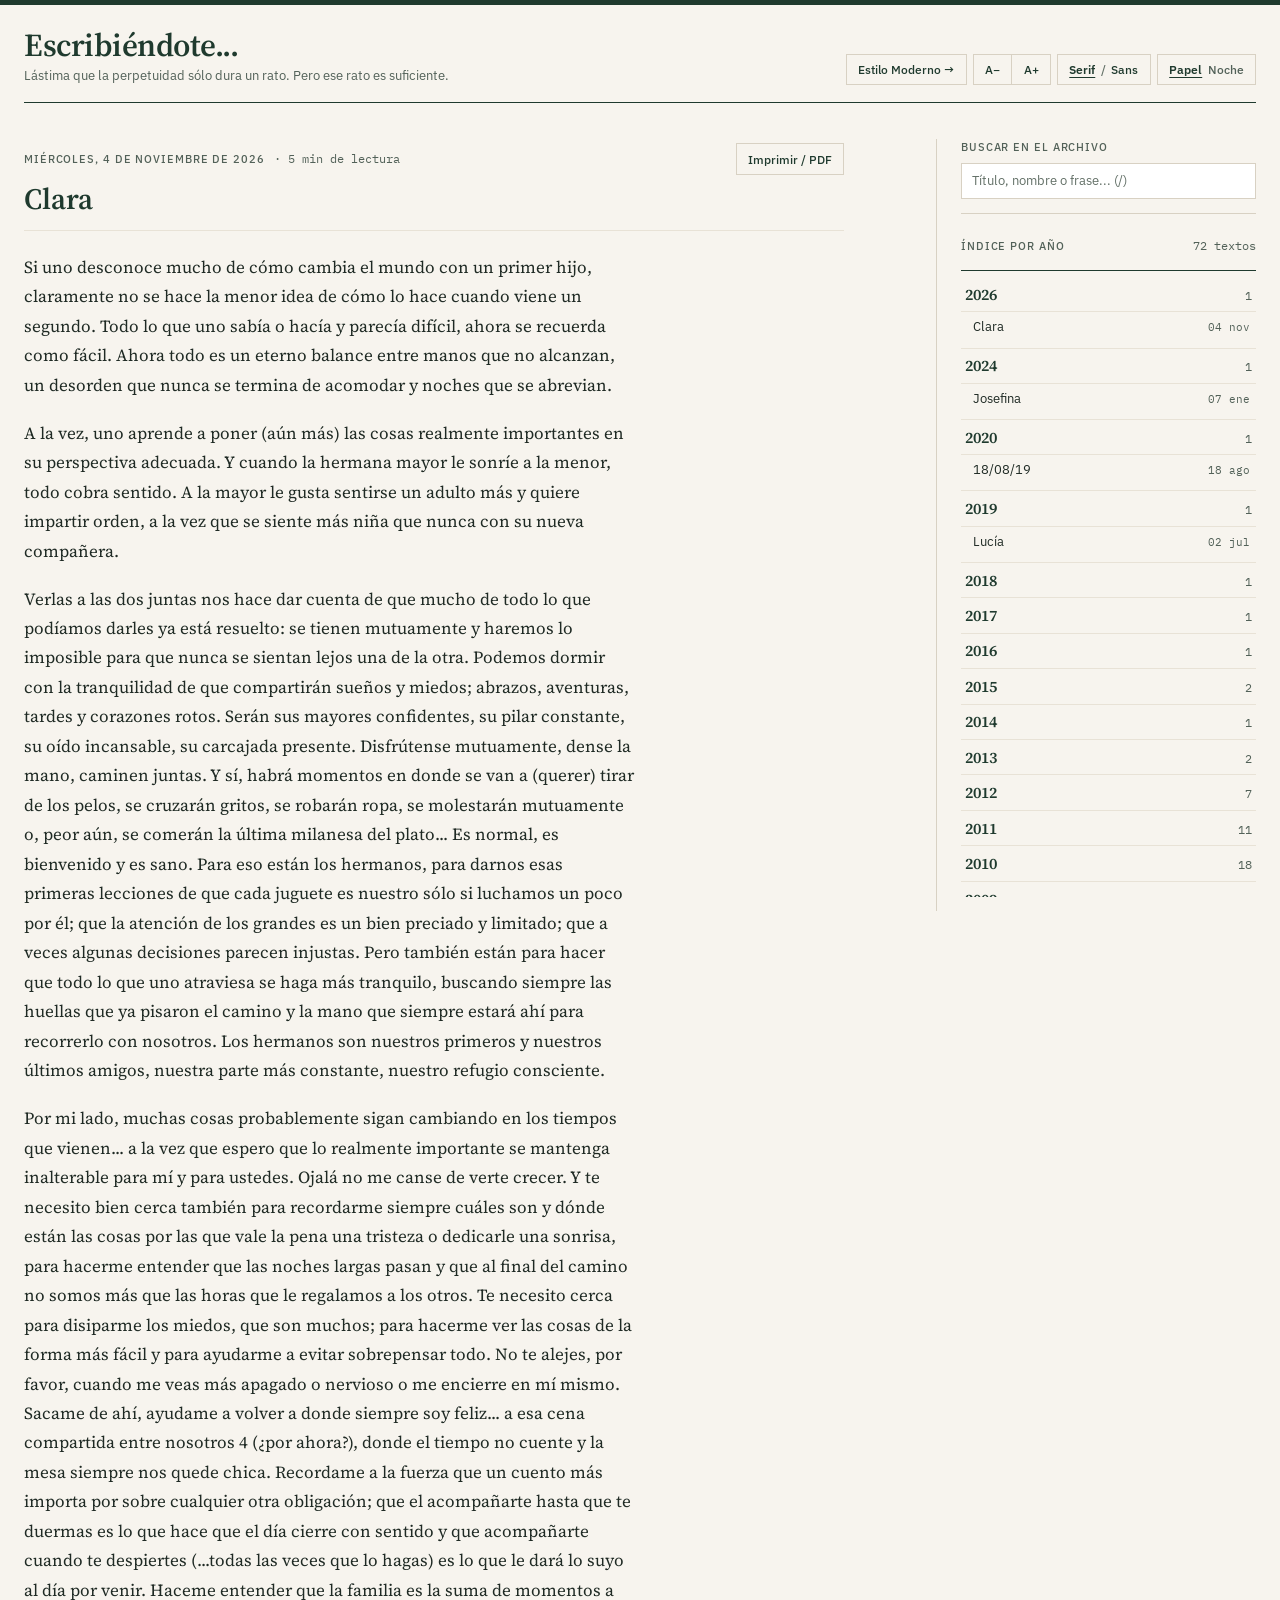
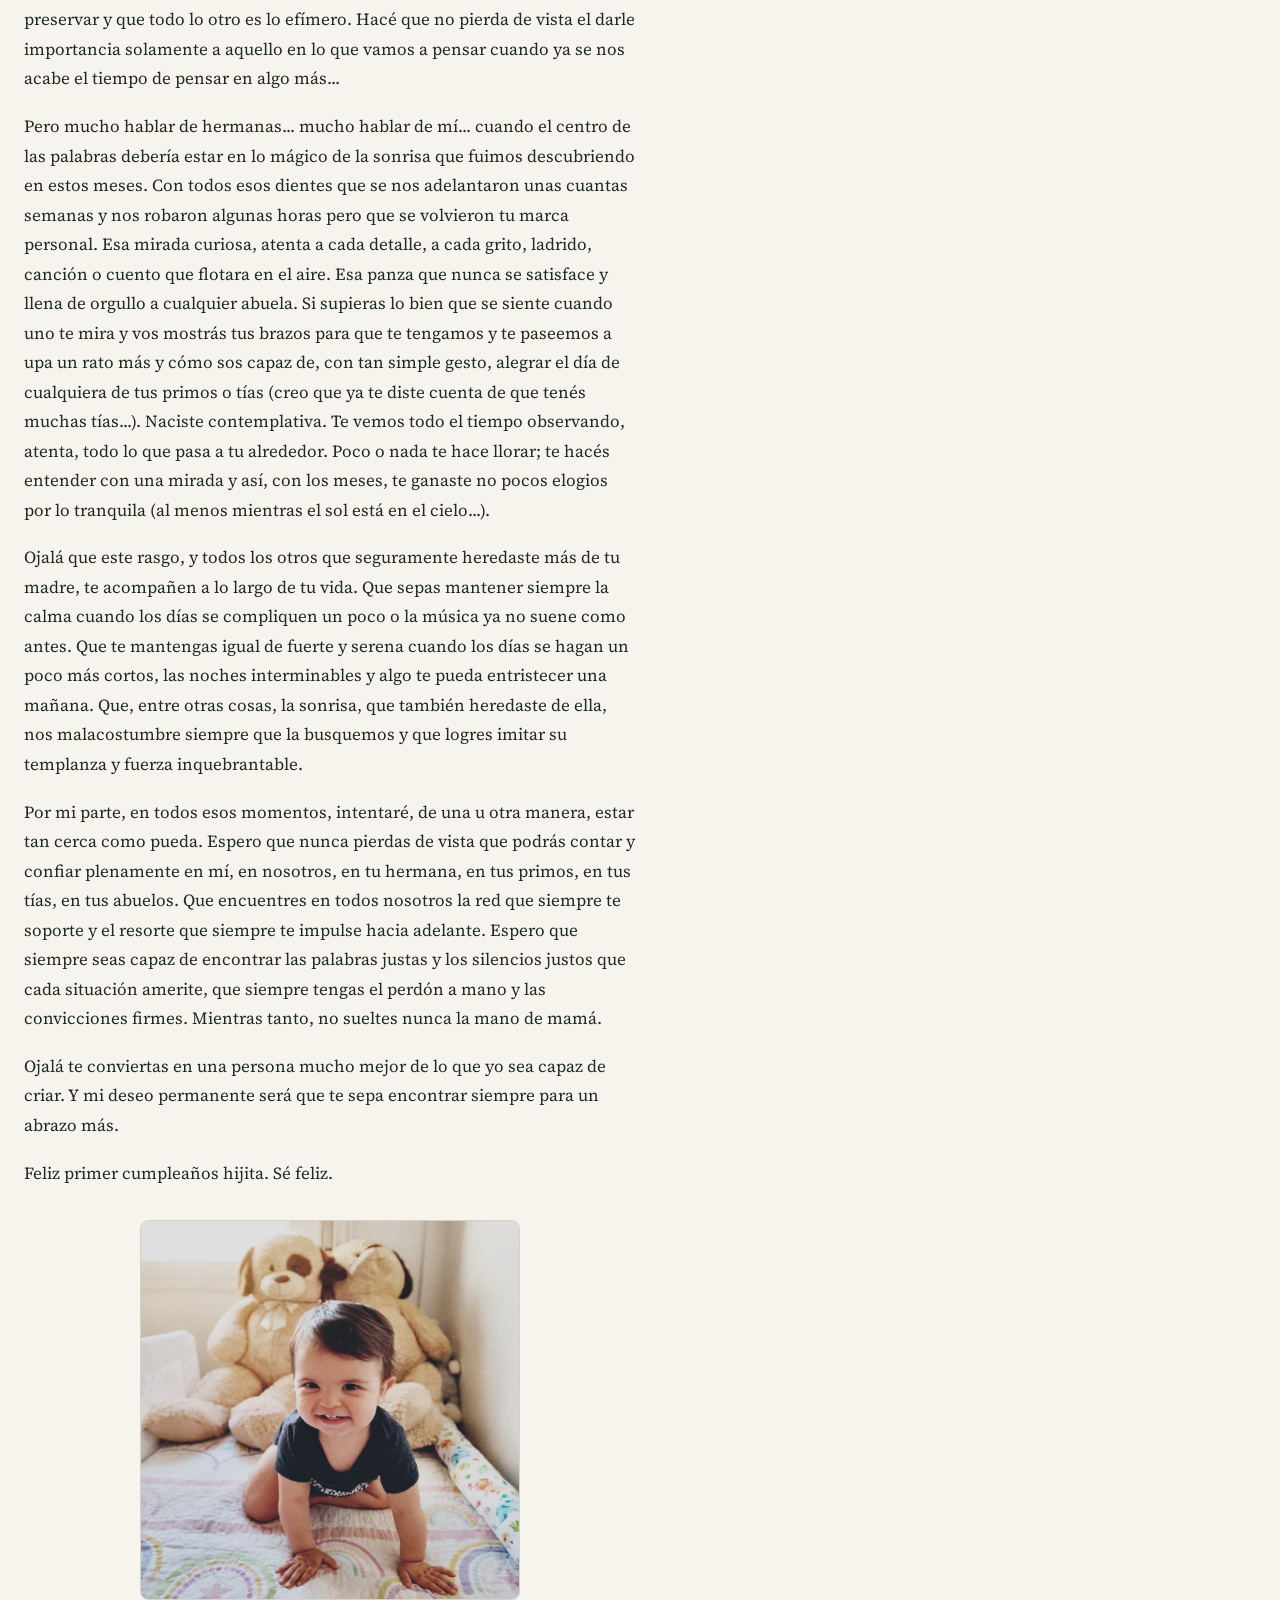
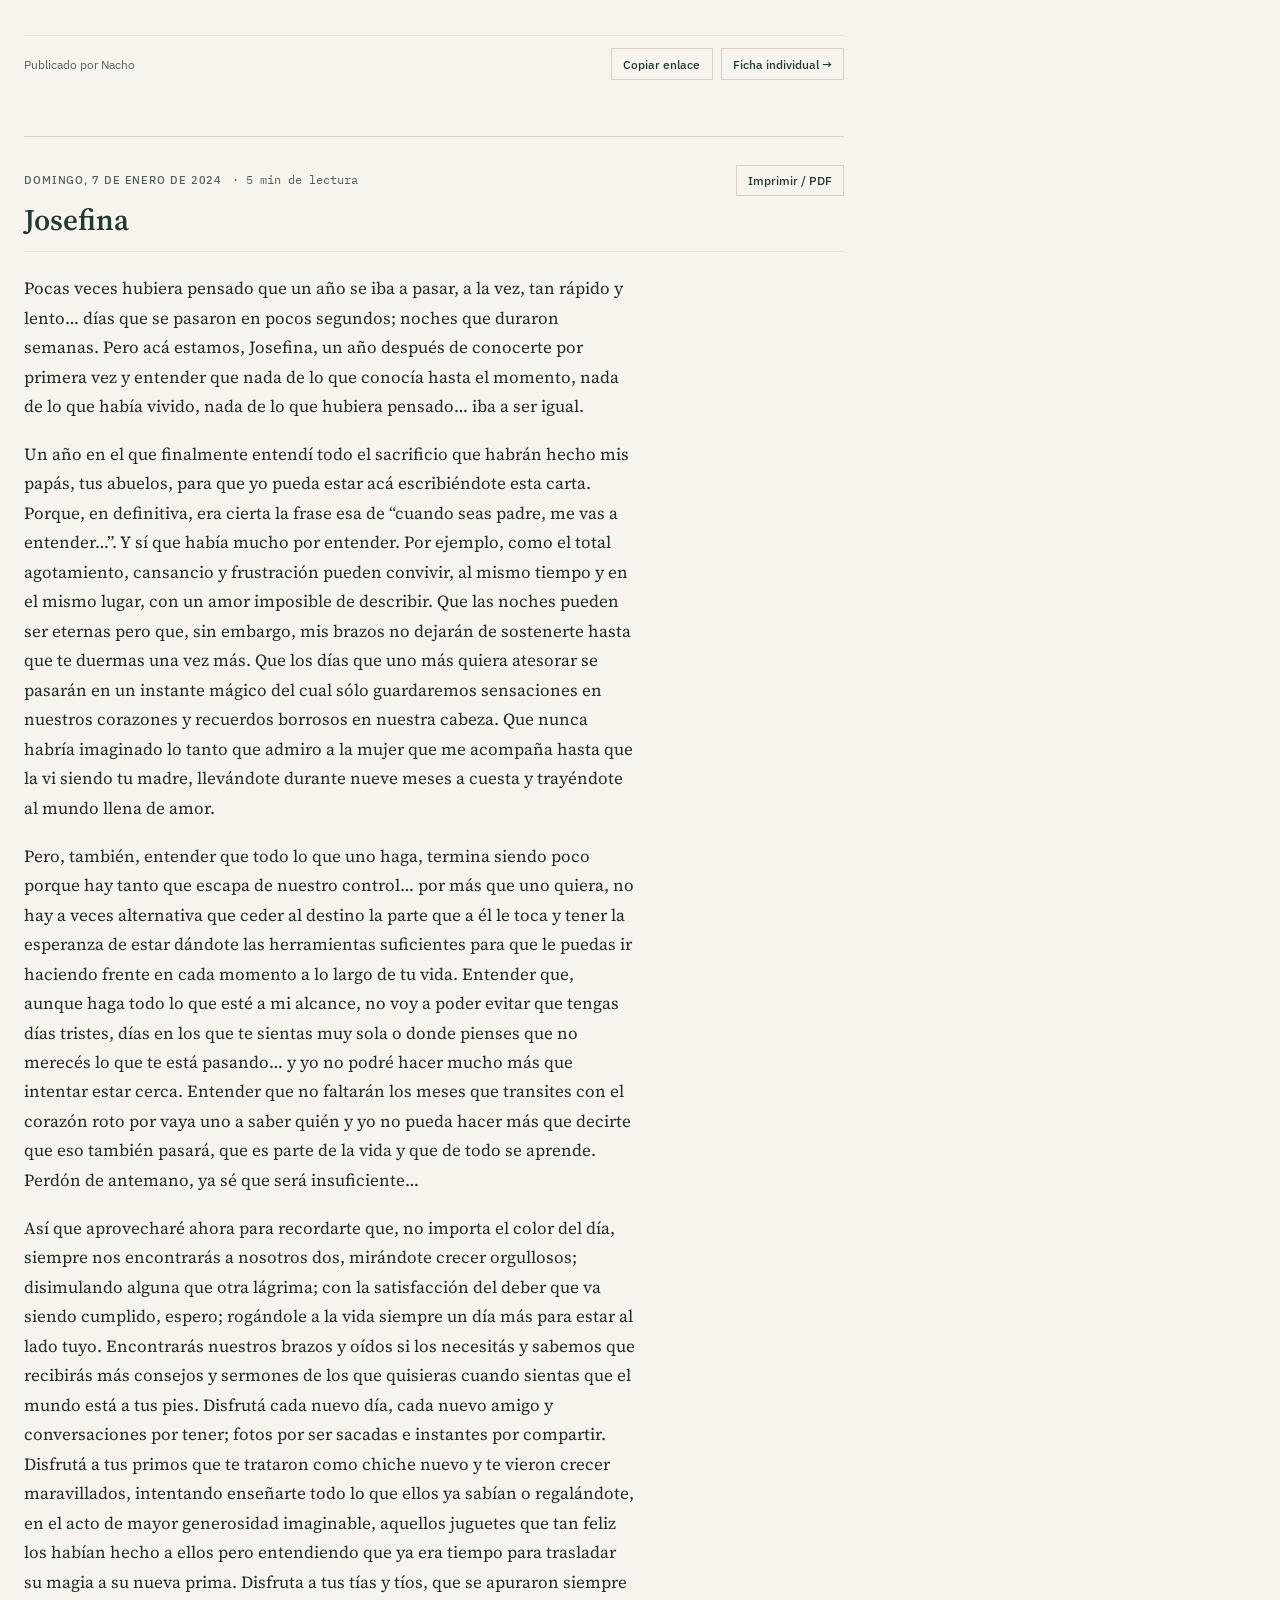
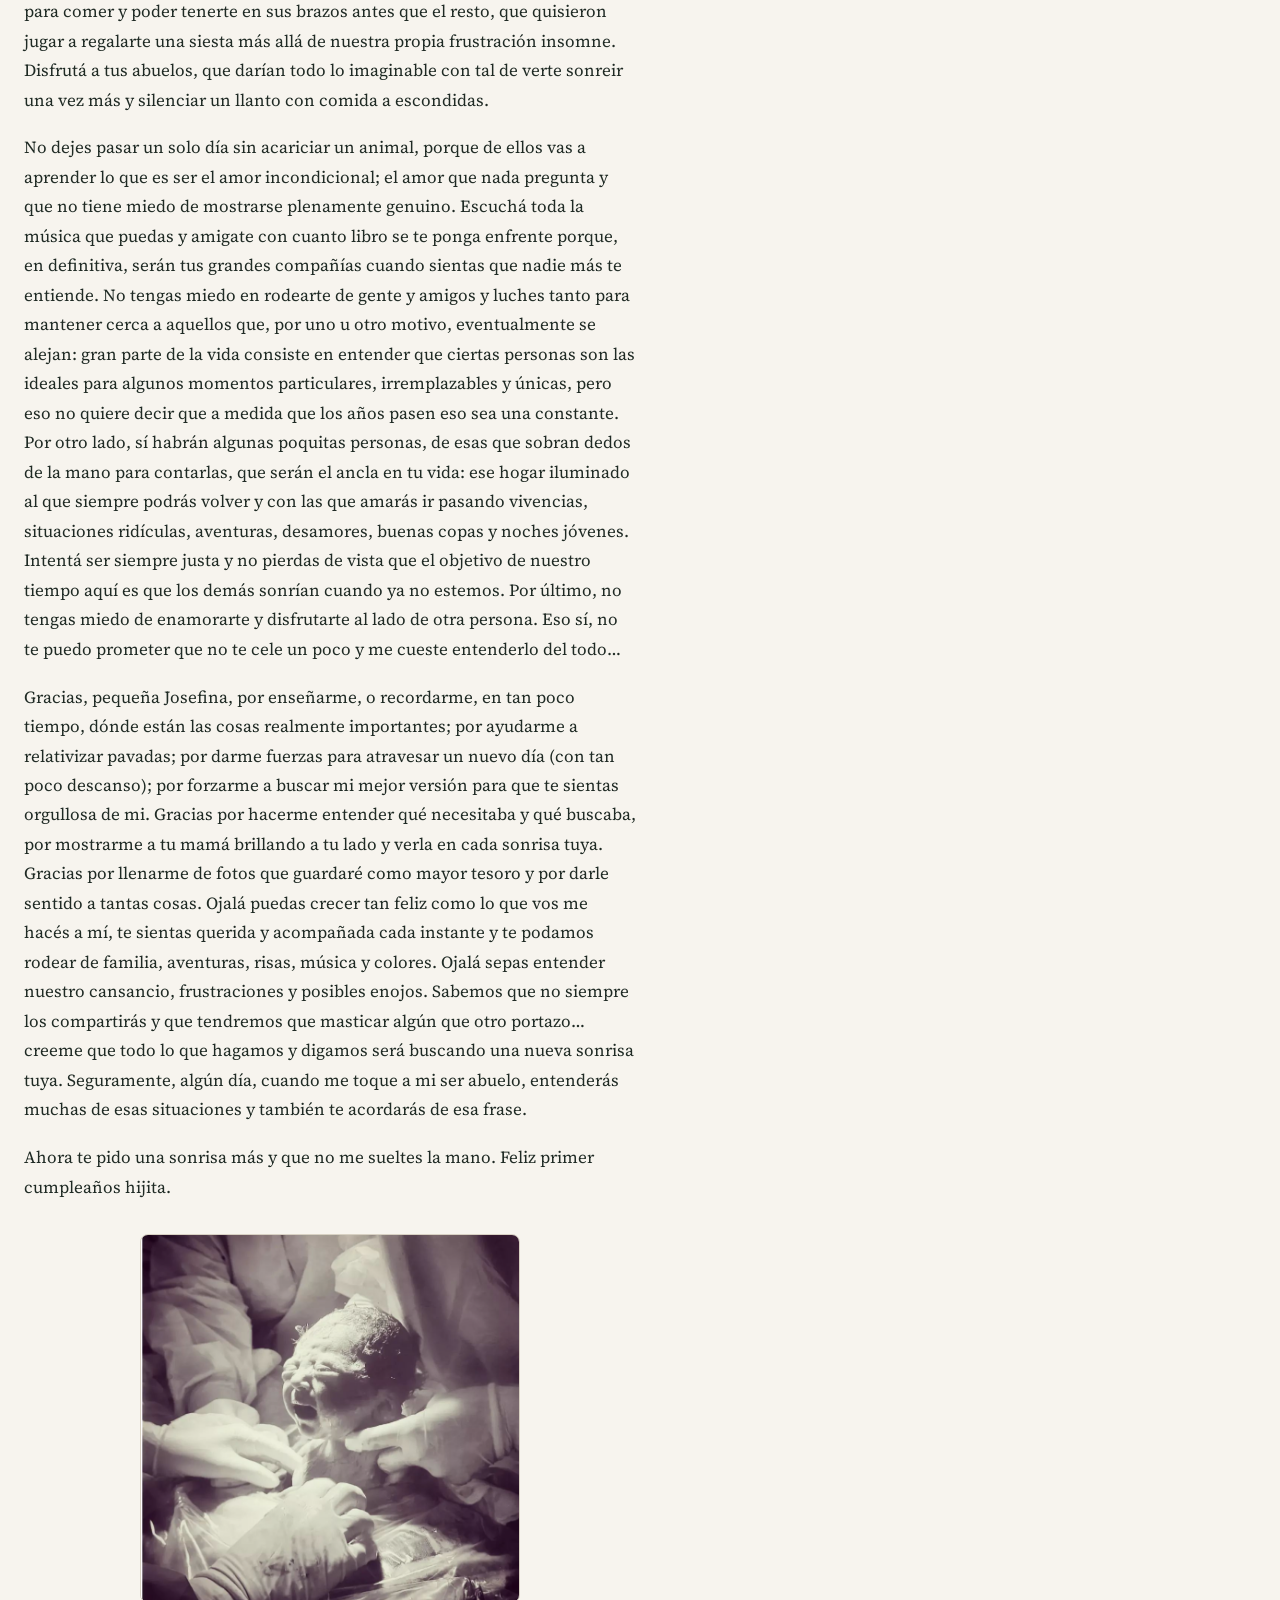
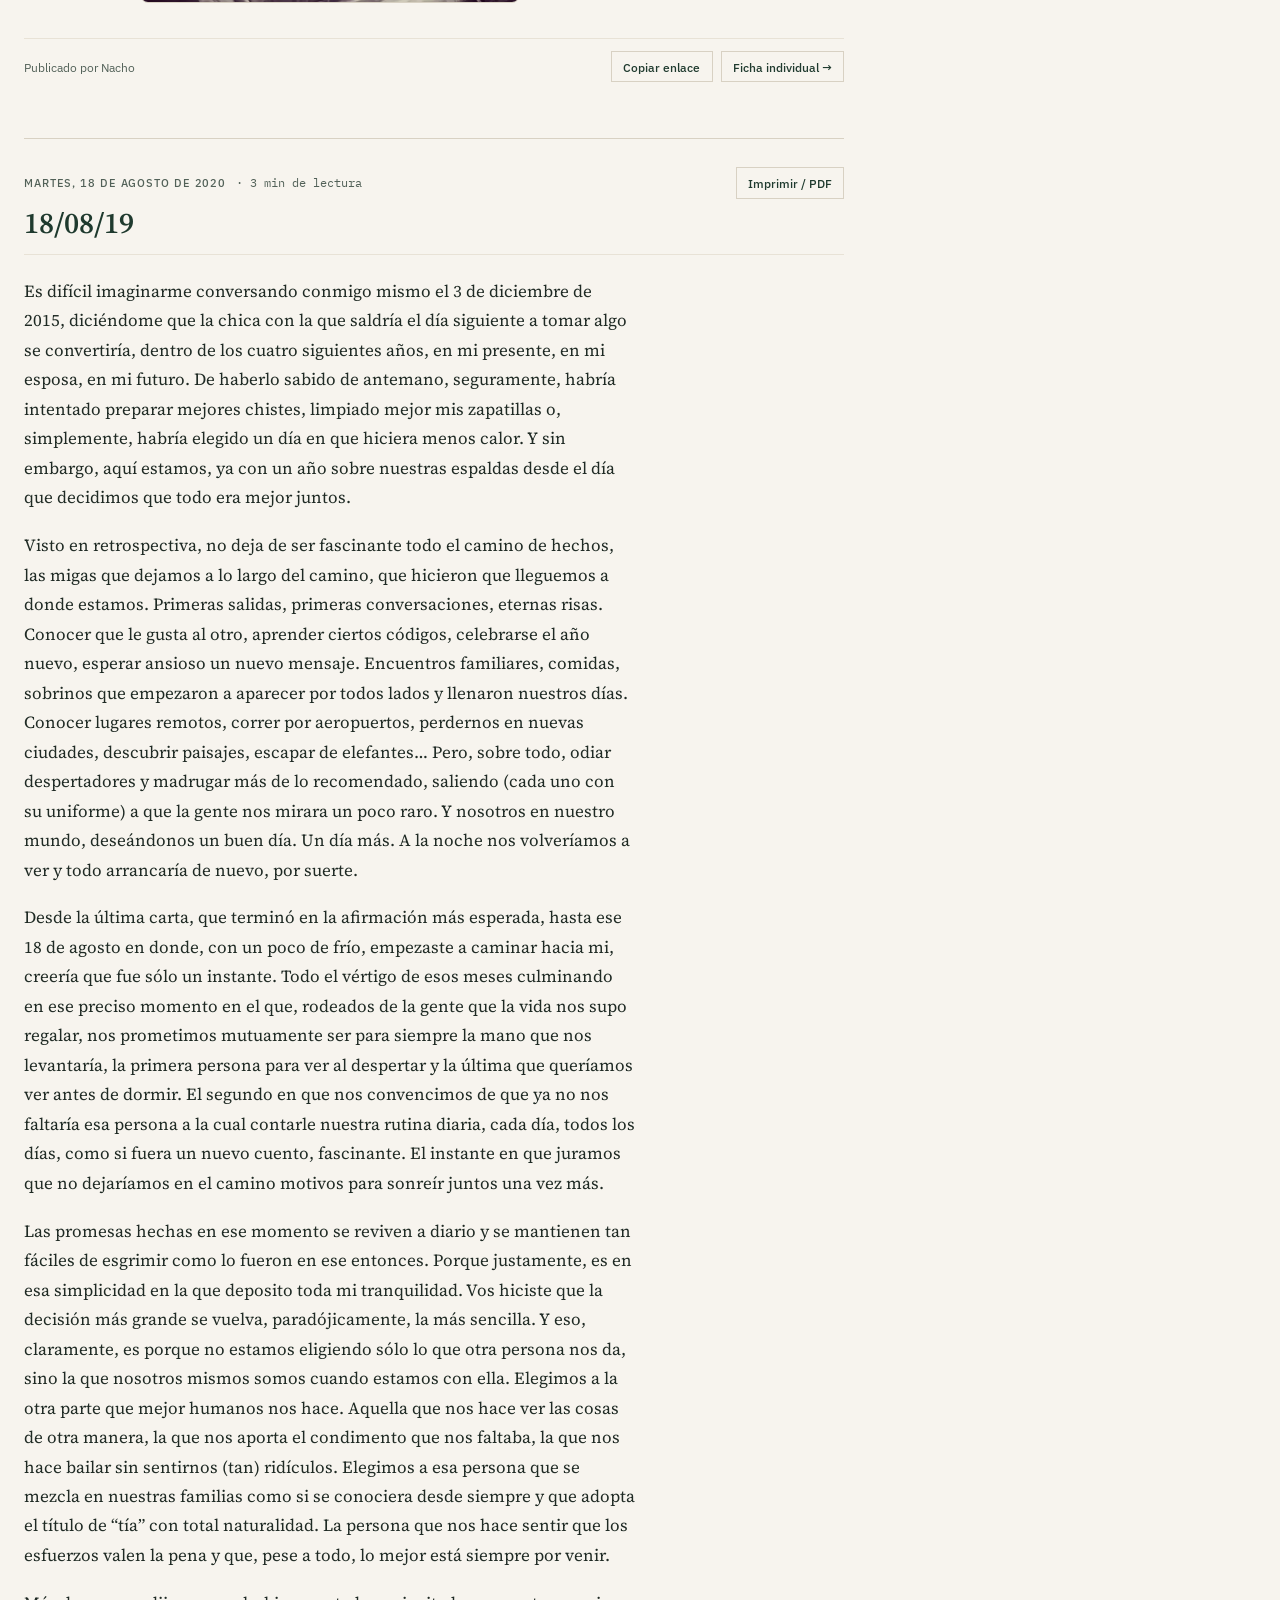
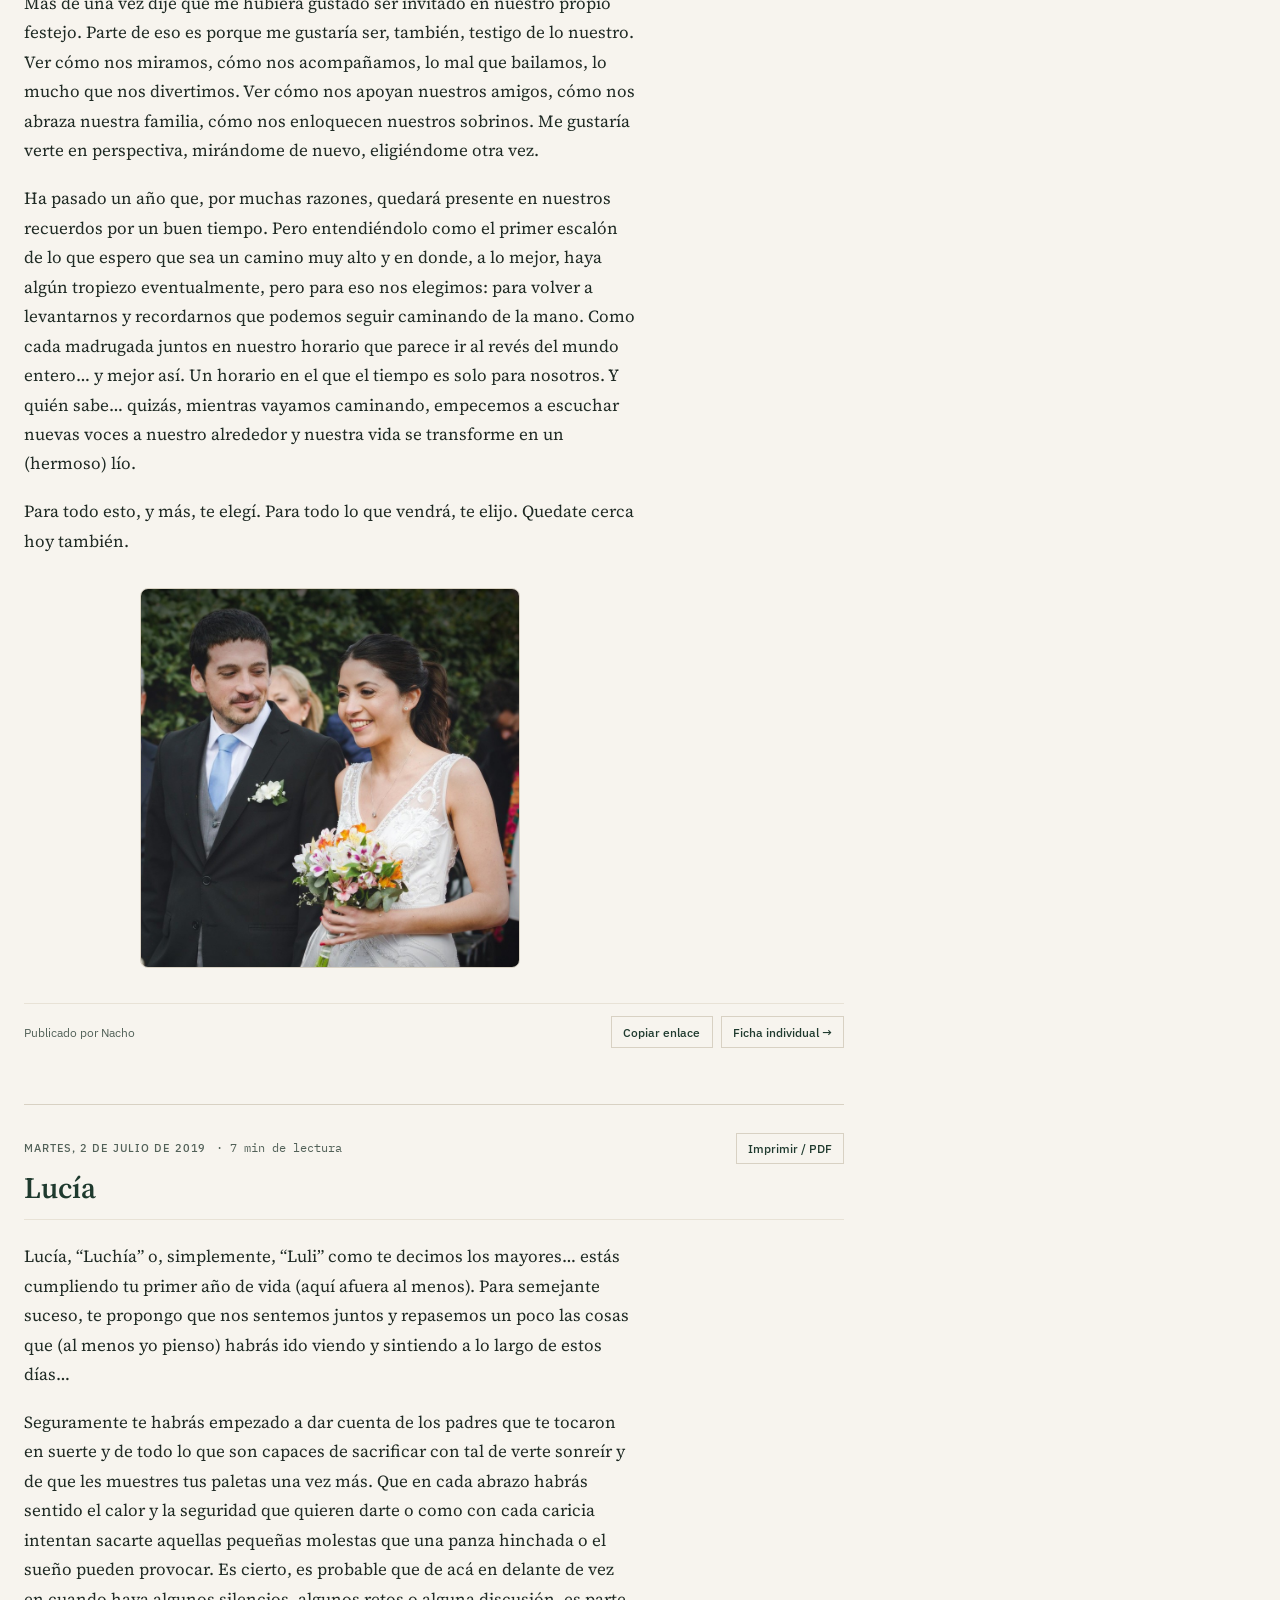
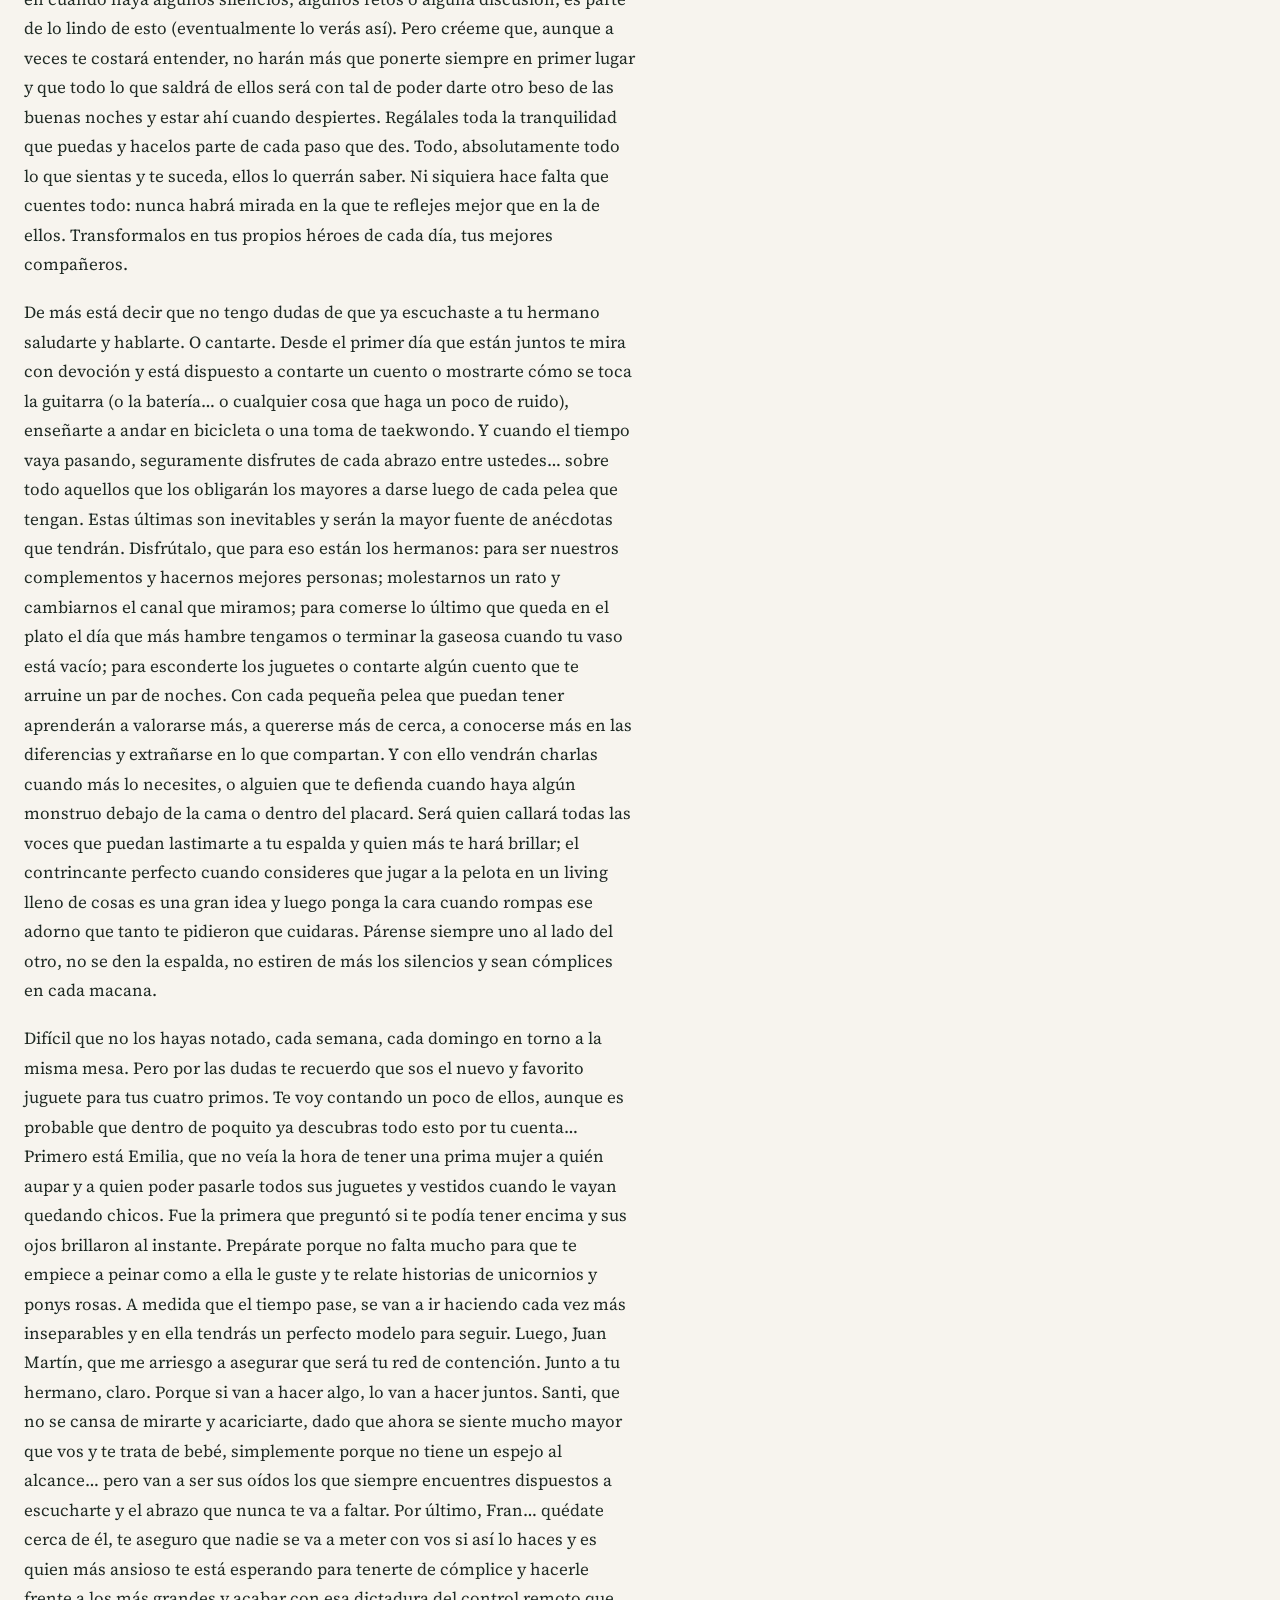
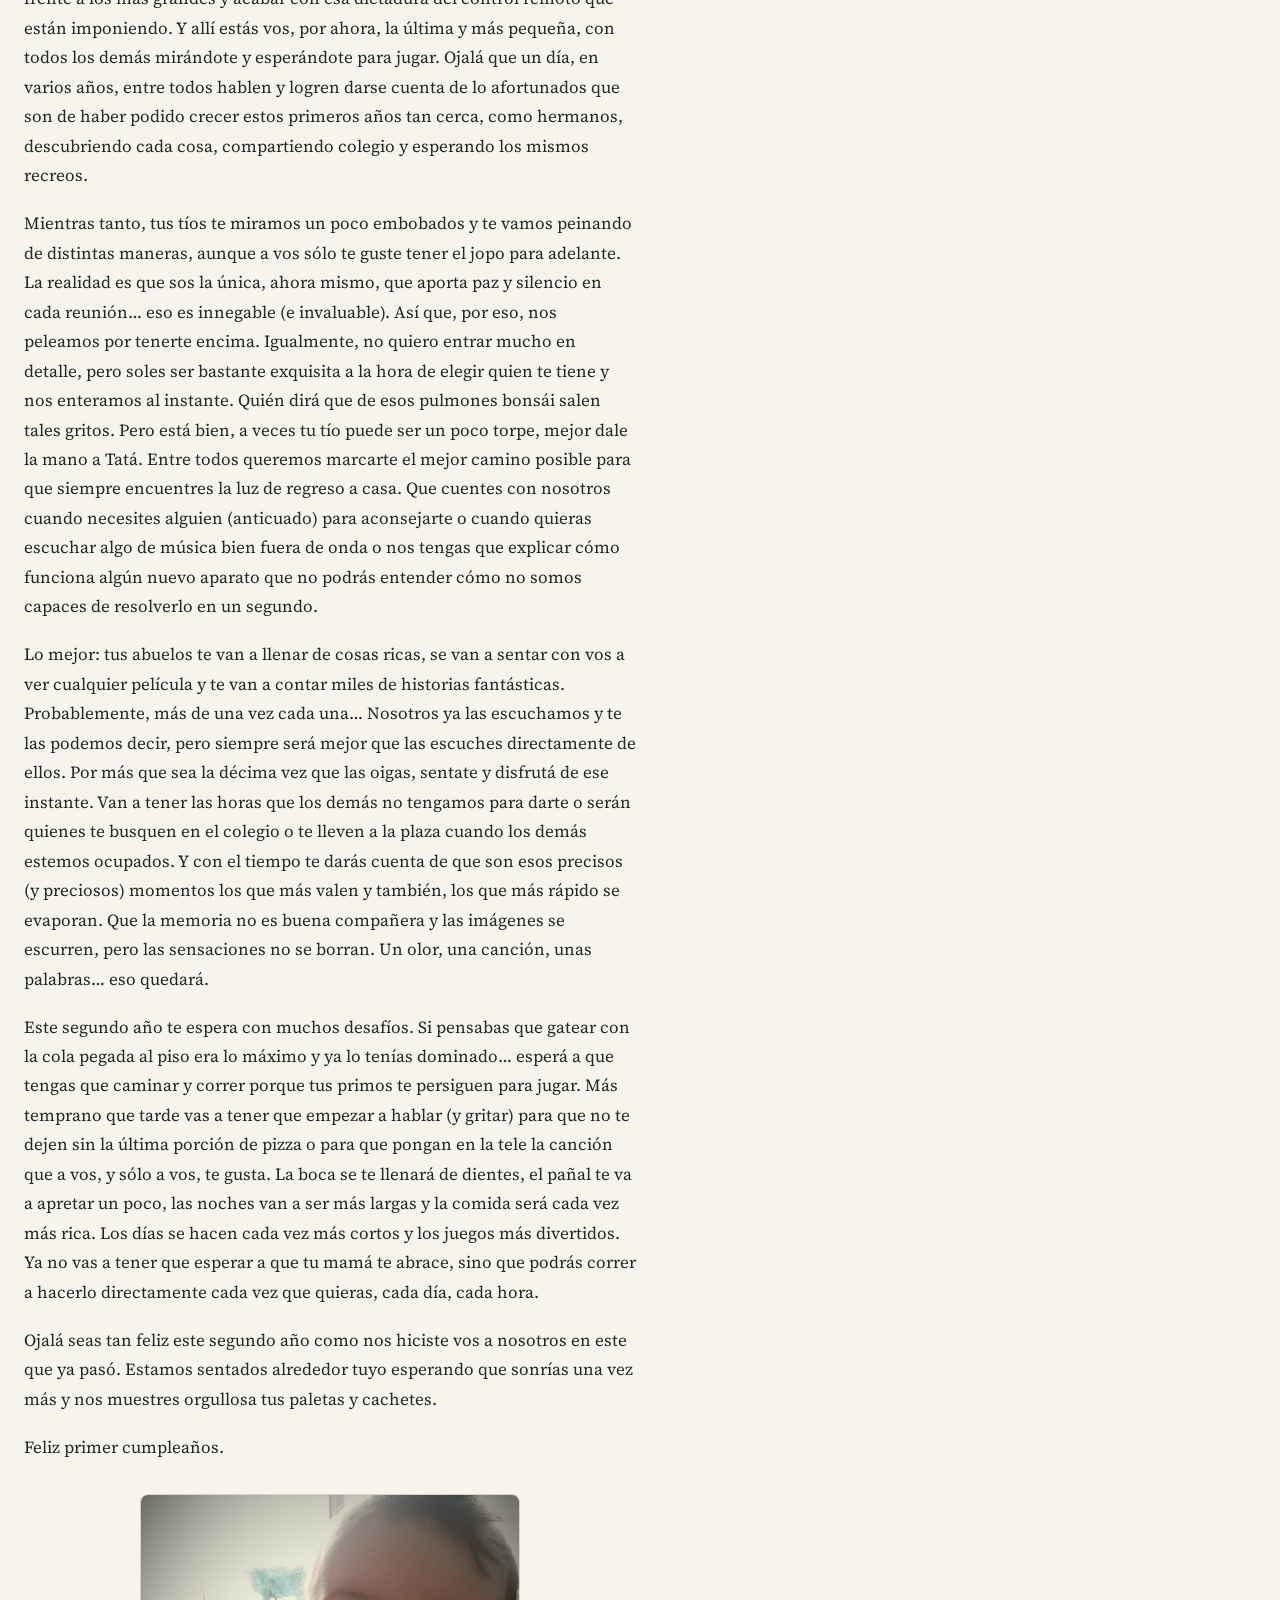
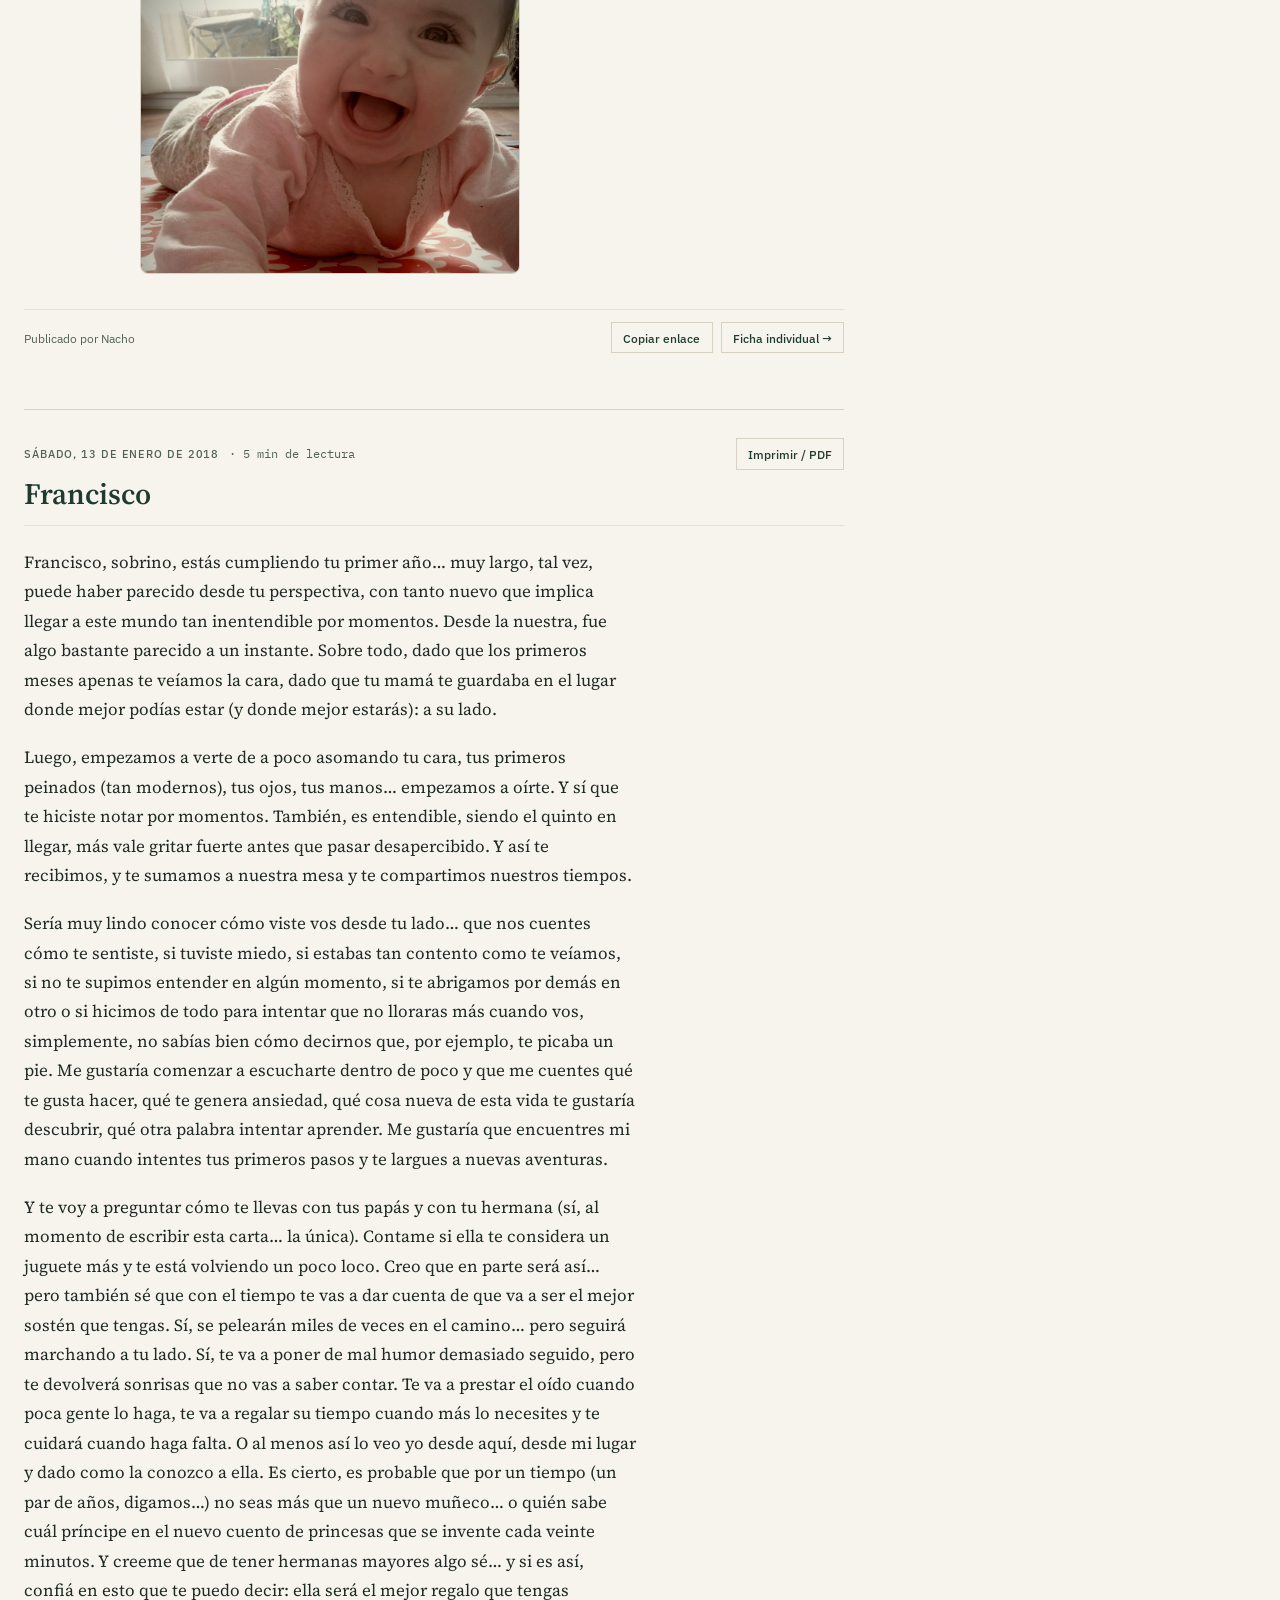
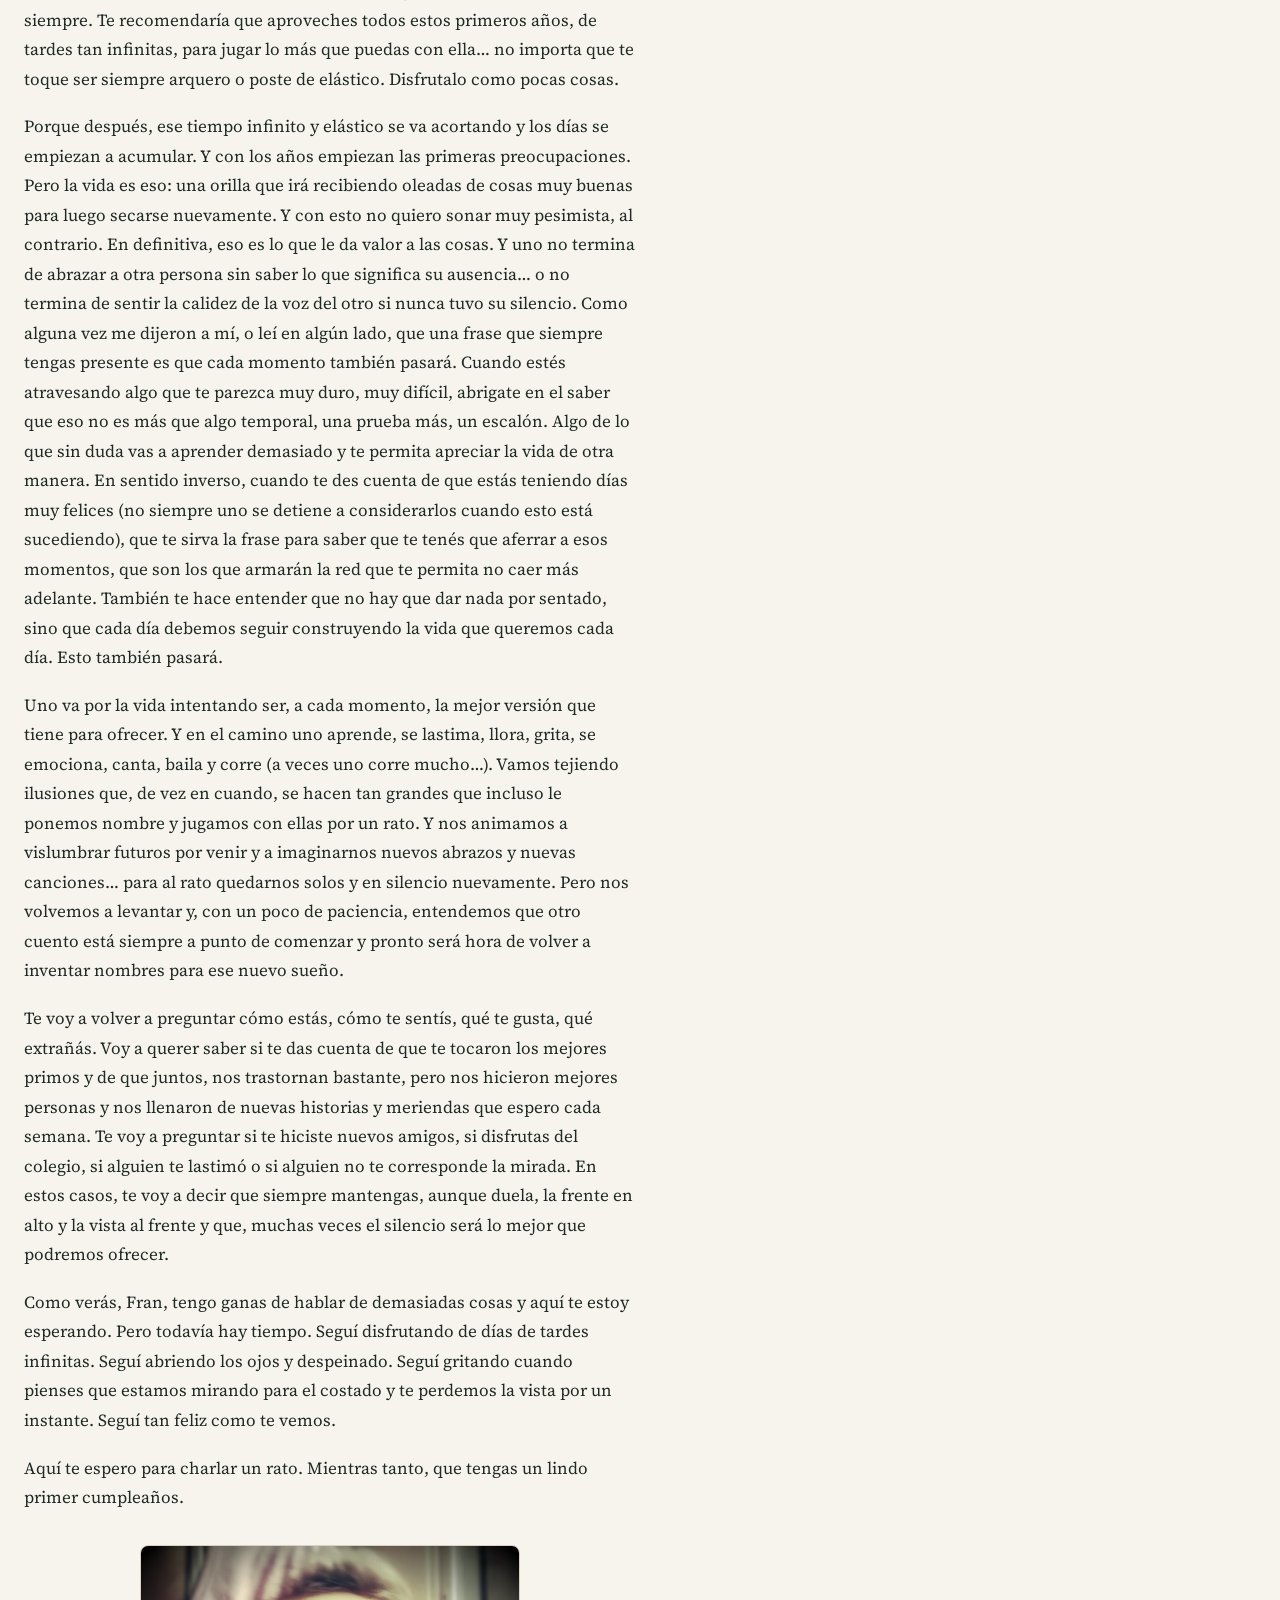
==== commit 757d4e0a: "Use square warm-filtered Clara photo with subtle rounded corners" ====
--- a/index.html
+++ b/index.html
@@ -13,7 +13,7 @@
   <link rel="preconnect" href="https://fonts.googleapis.com" />
   <link rel="preconnect" href="https://fonts.gstatic.com" crossorigin />
   <link rel="stylesheet" href="https://fonts.googleapis.com/css2?family=Source+Serif+4:ital,opsz,wght@0,8..60,400;0,8..60,600;1,8..60,400&family=IBM+Plex+Sans:ital,wght@0,400;0,500;0,600;1,400&family=IBM+Plex+Mono:wght@400;500&display=swap" />
-  <link rel="stylesheet" href="styles.css?v=8" />
+  <link rel="stylesheet" href="styles.css?v=9" />
   <script>
     (function () {
       try {
--- a/styles.css
+++ b/styles.css
@@ -520,10 +520,10 @@
 
 .post-figure img {
   display: inline-block;
-  max-width: min(100%, 400px);
+  max-width: min(100%, 380px);
   height: auto;
   border: 1px solid var(--linea);
-  border-radius: 0;
+  border-radius: 8px;
   box-shadow: none;
   cursor: zoom-in;
 }
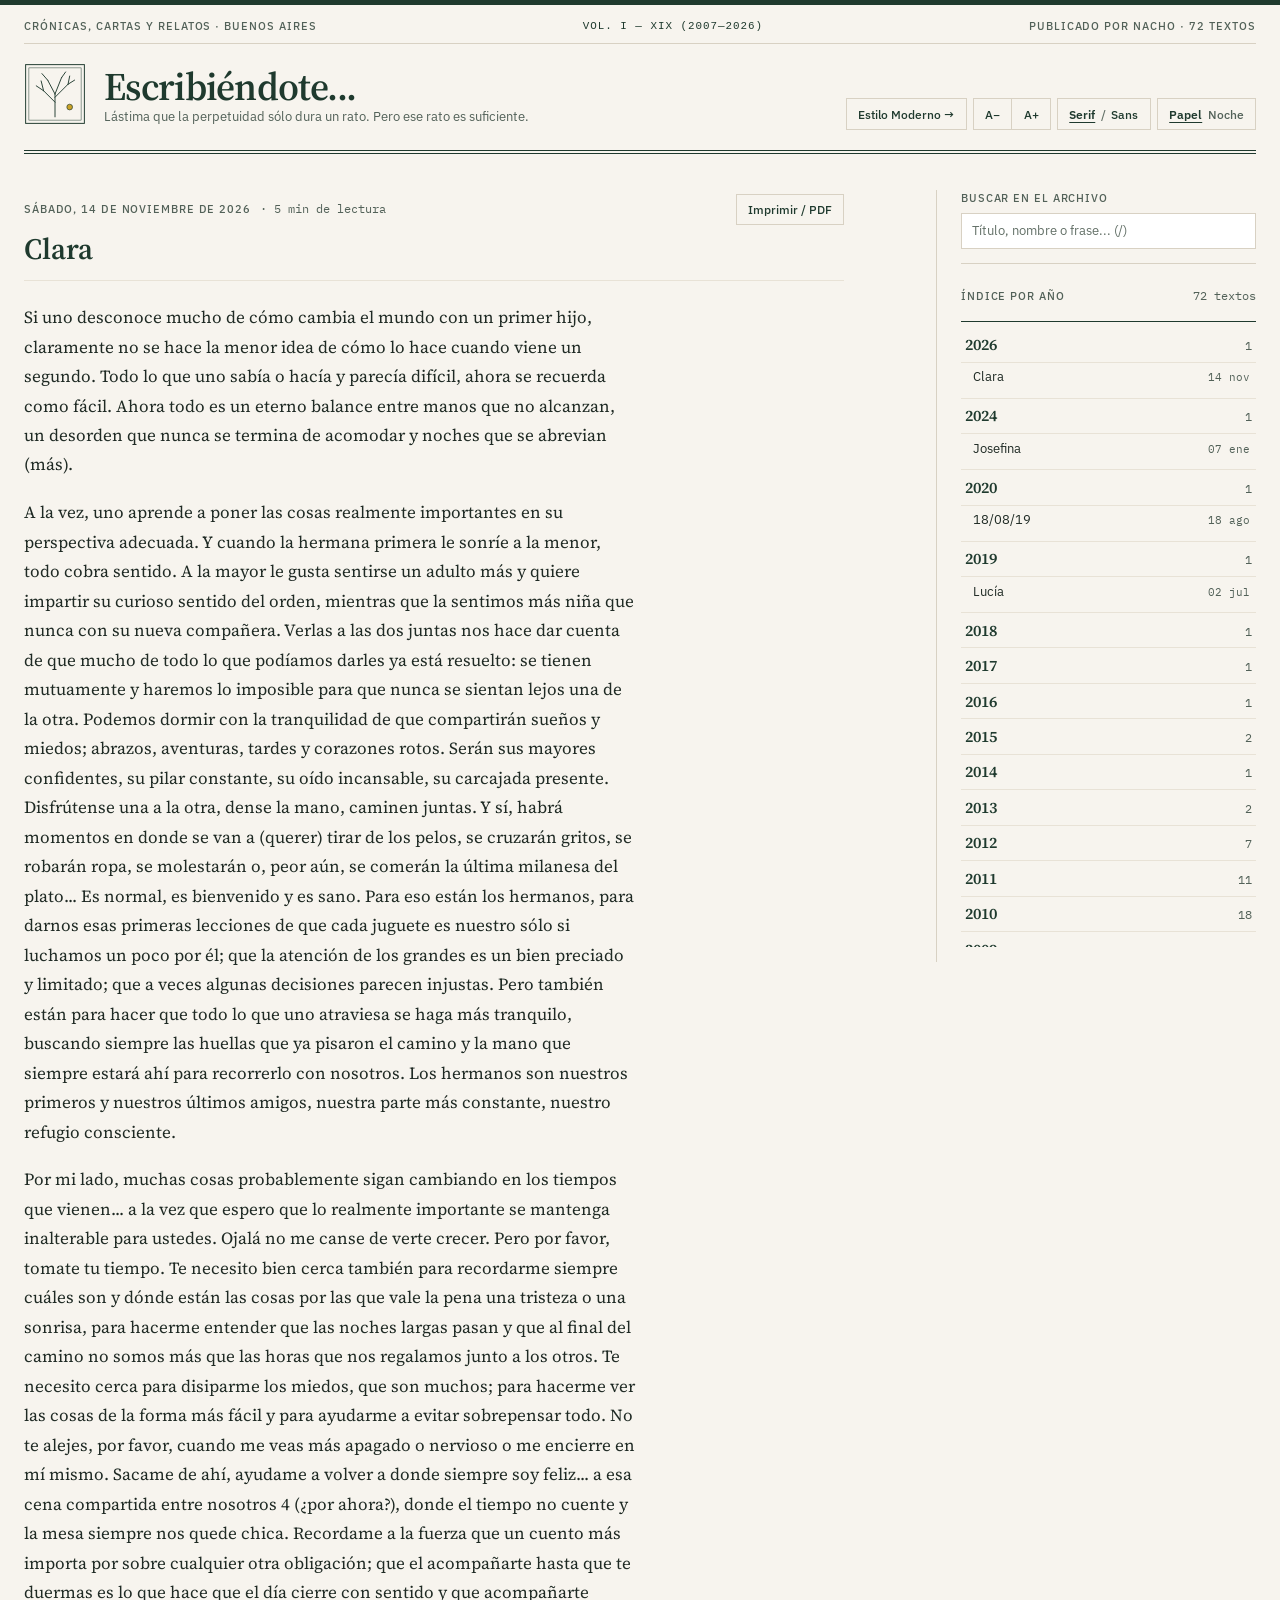
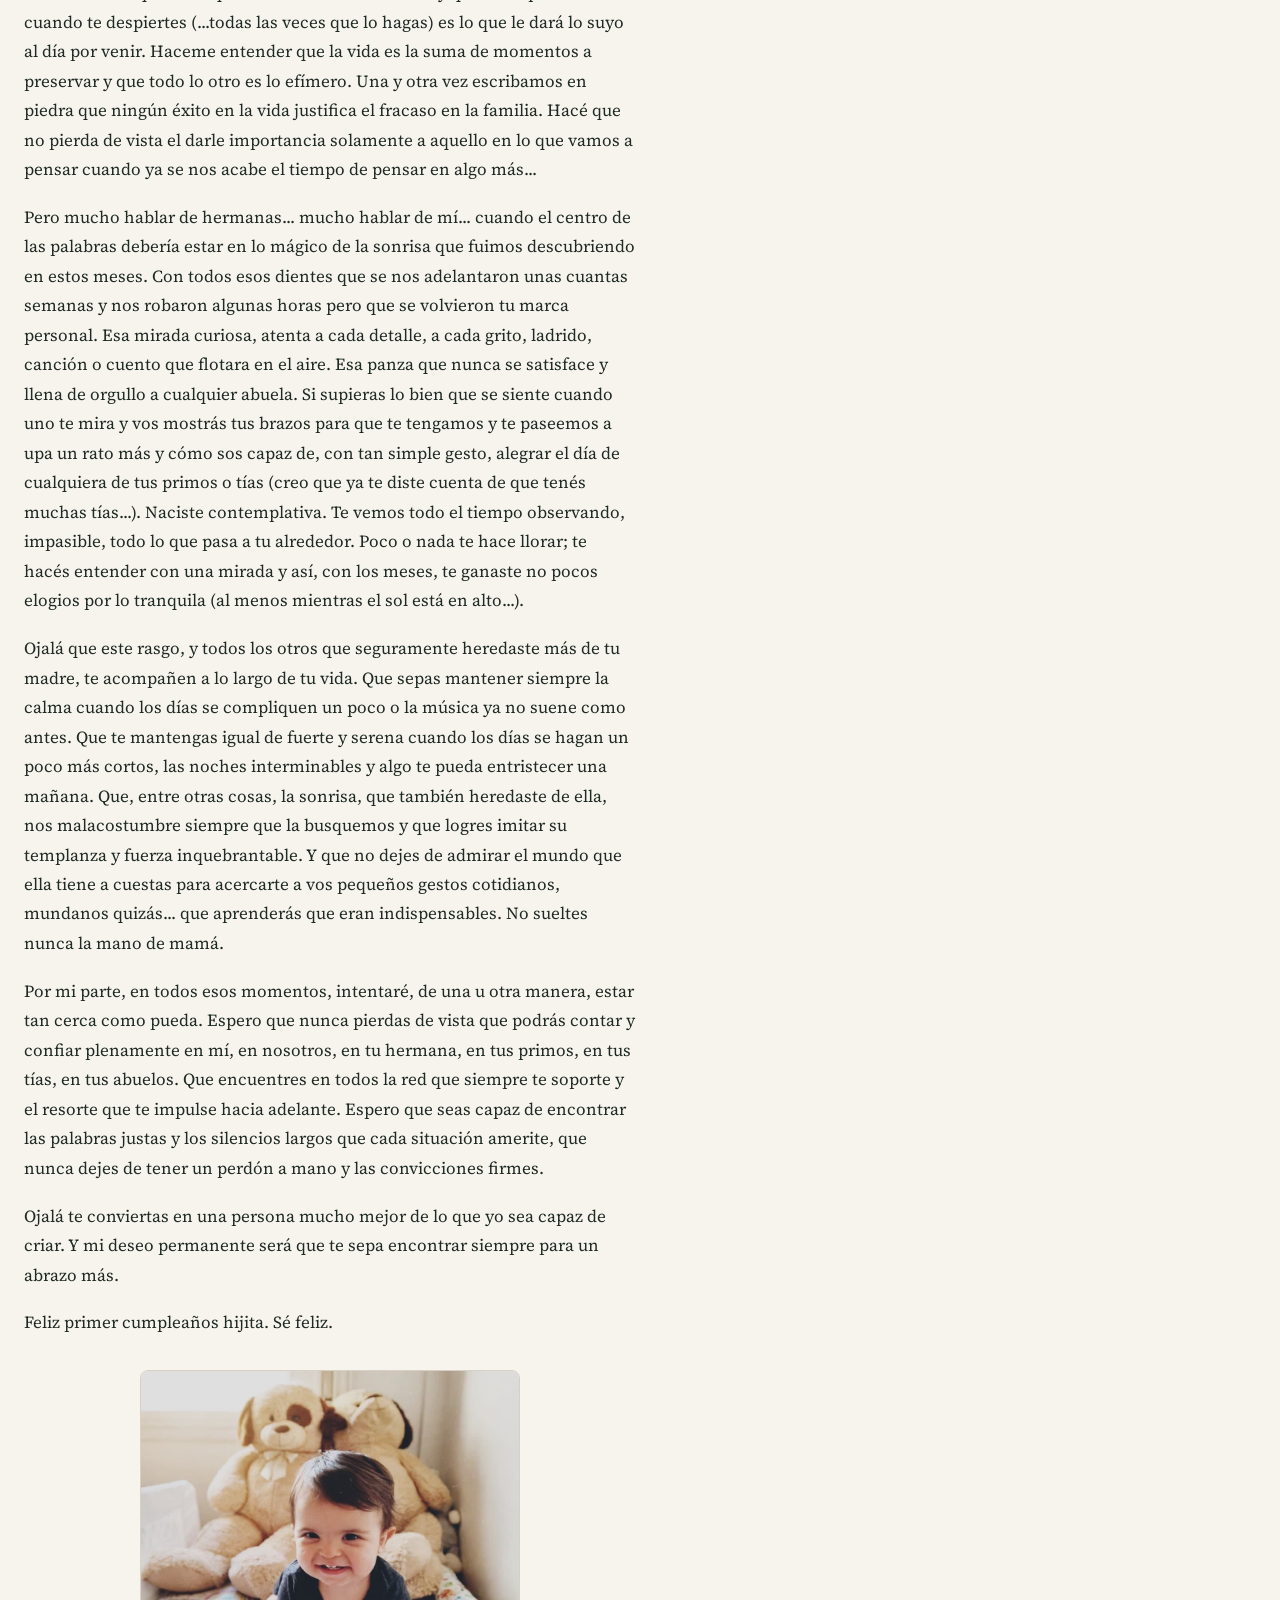
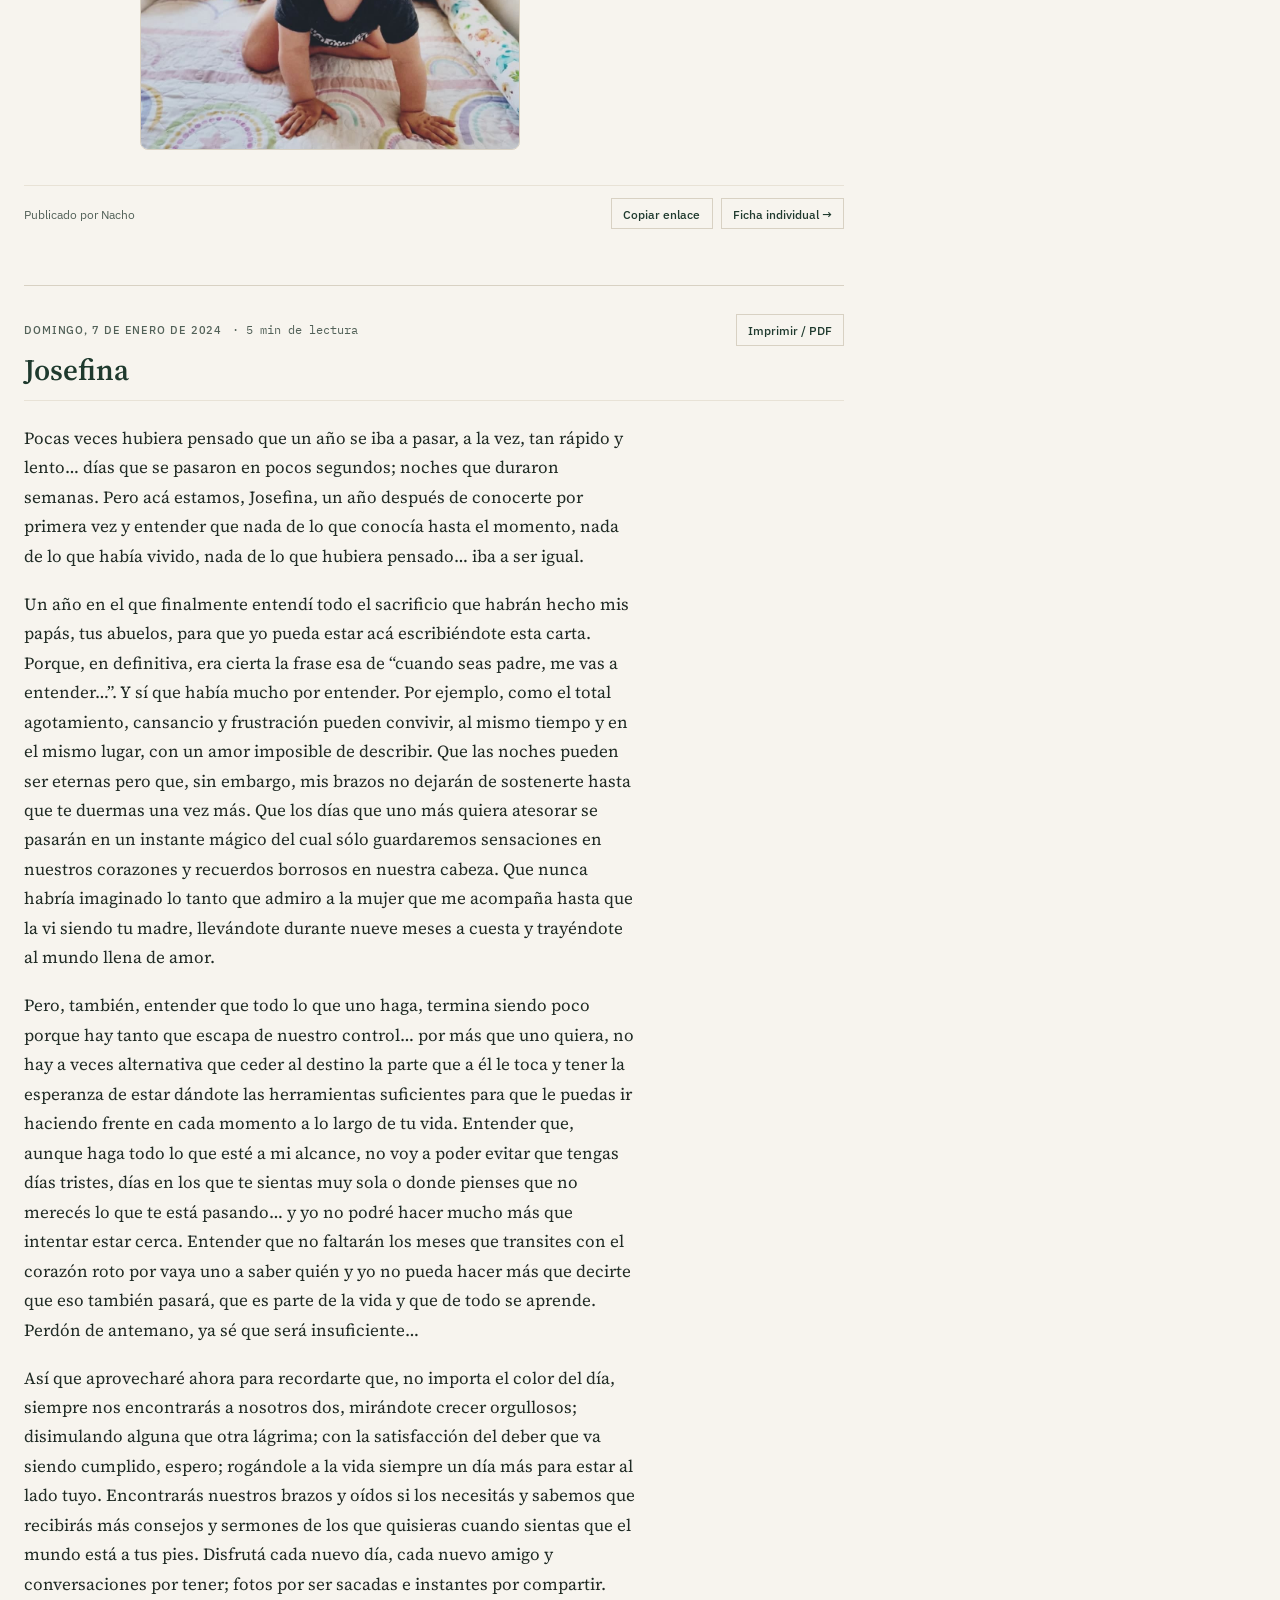
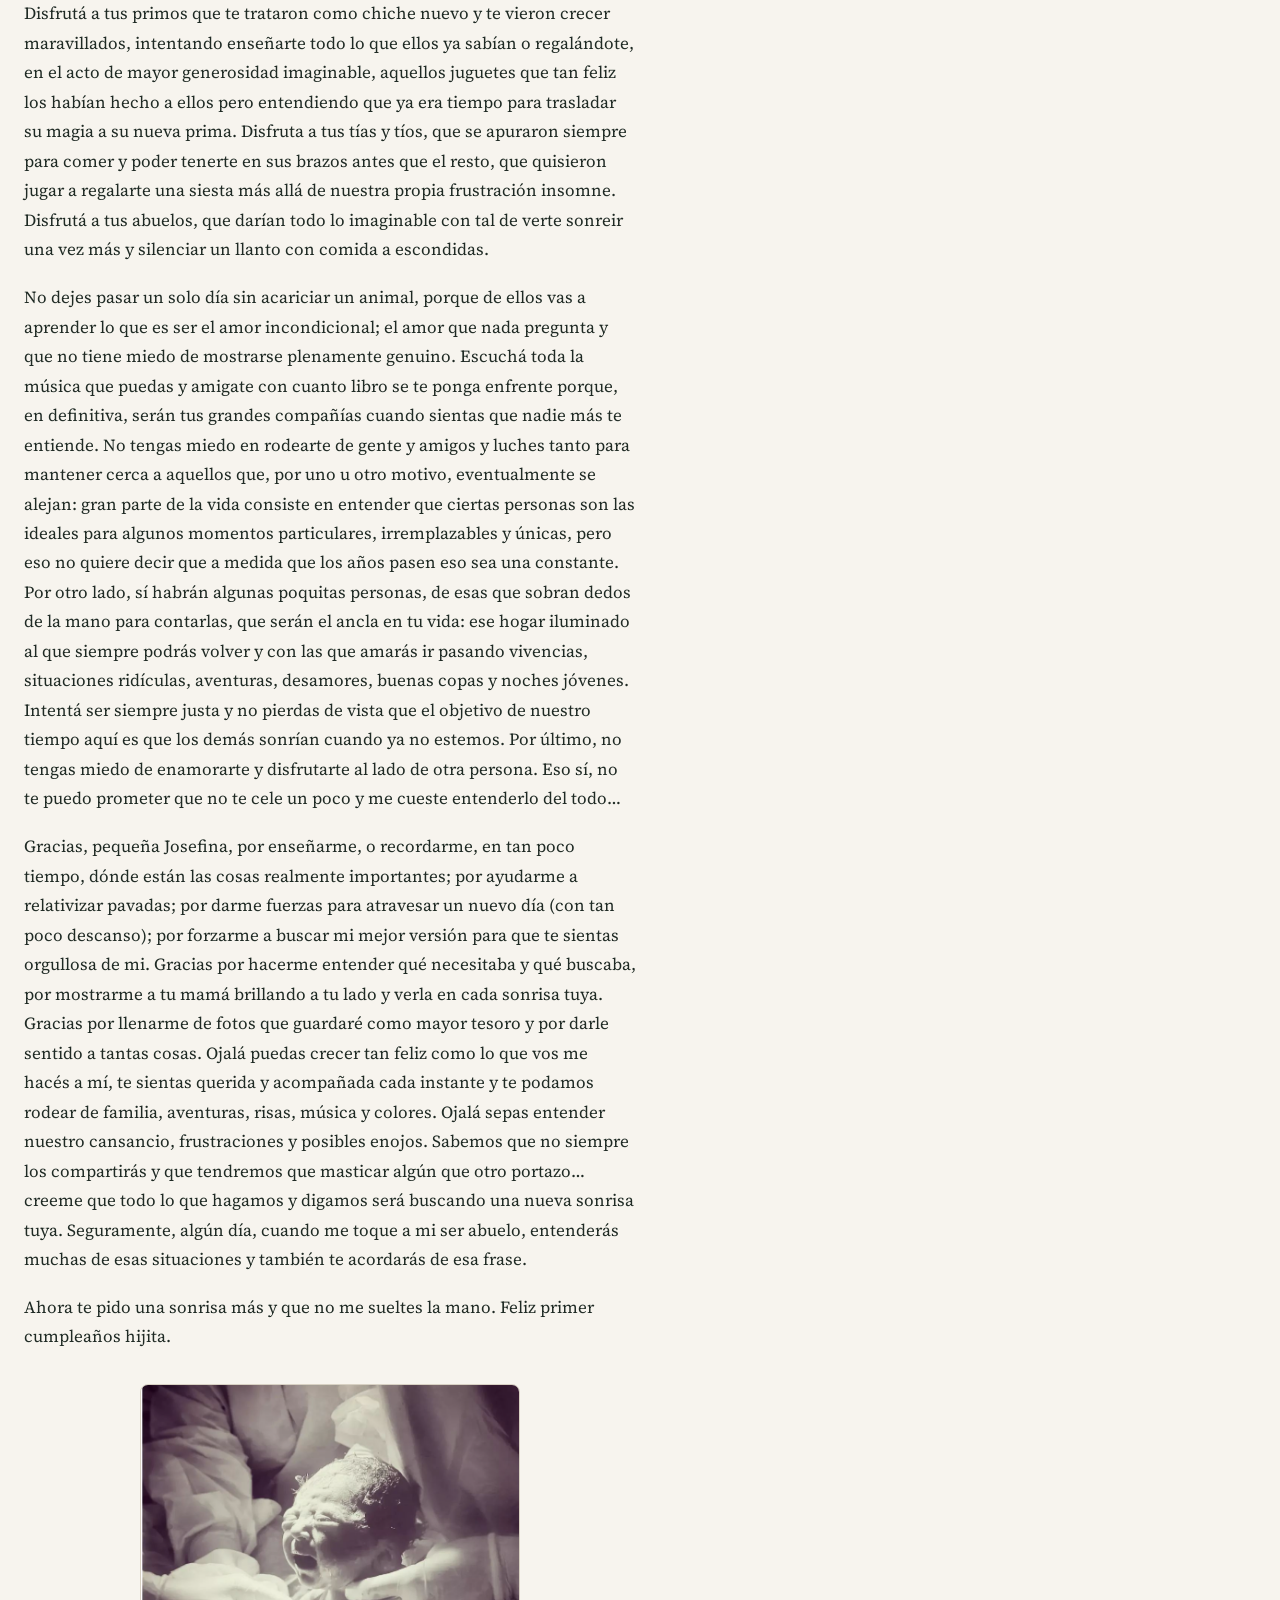
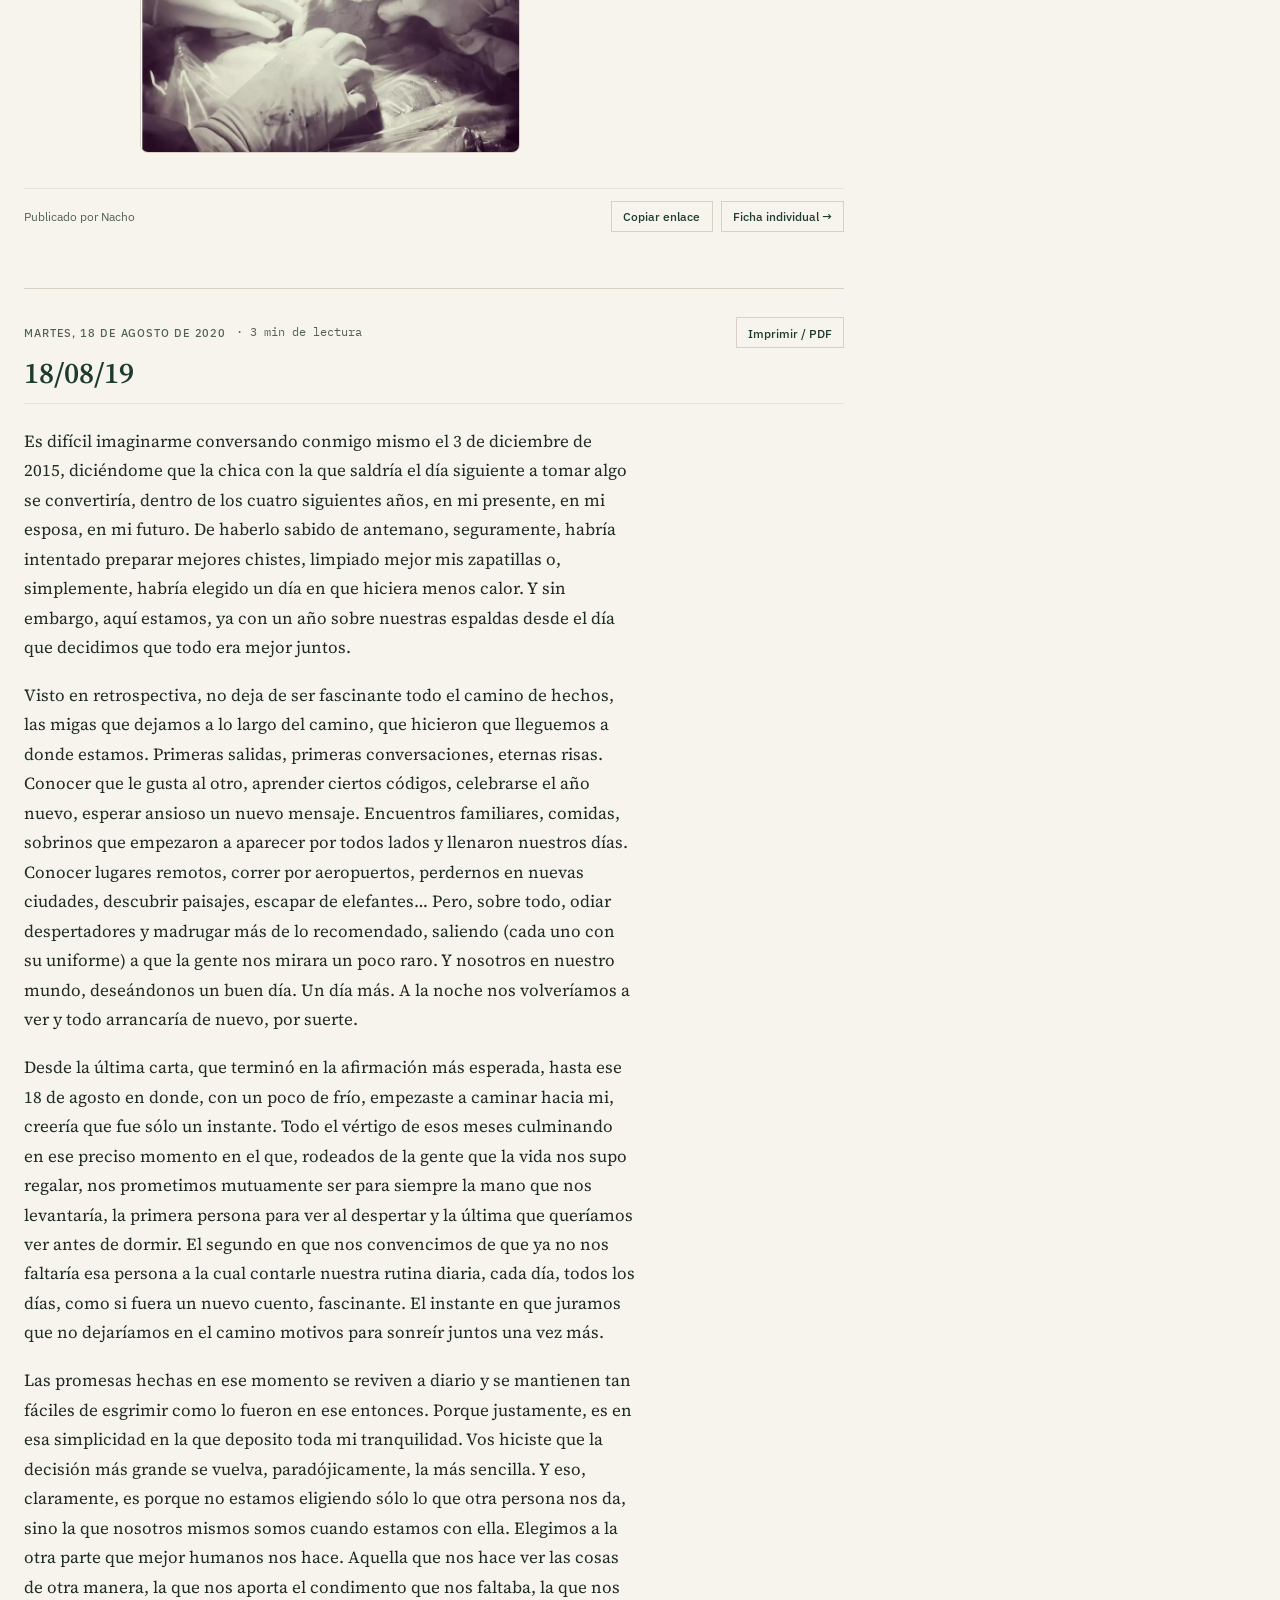
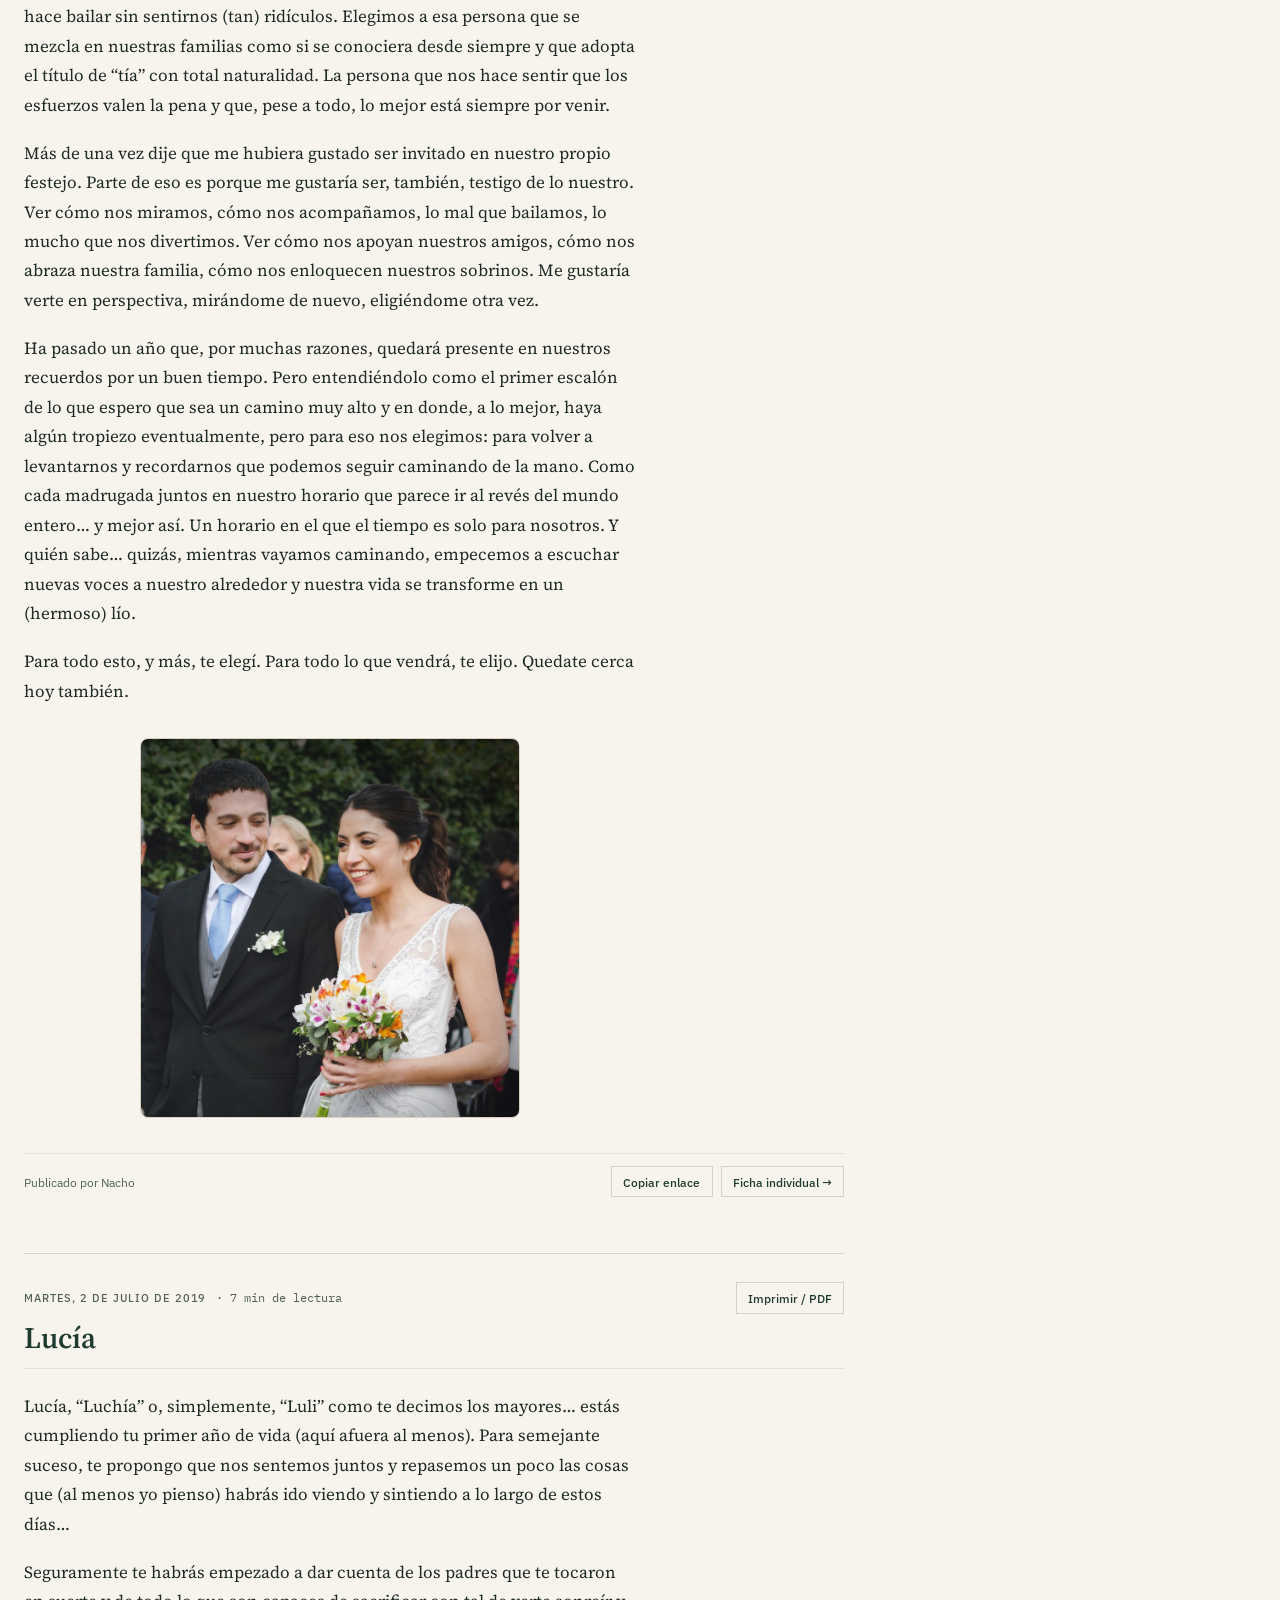
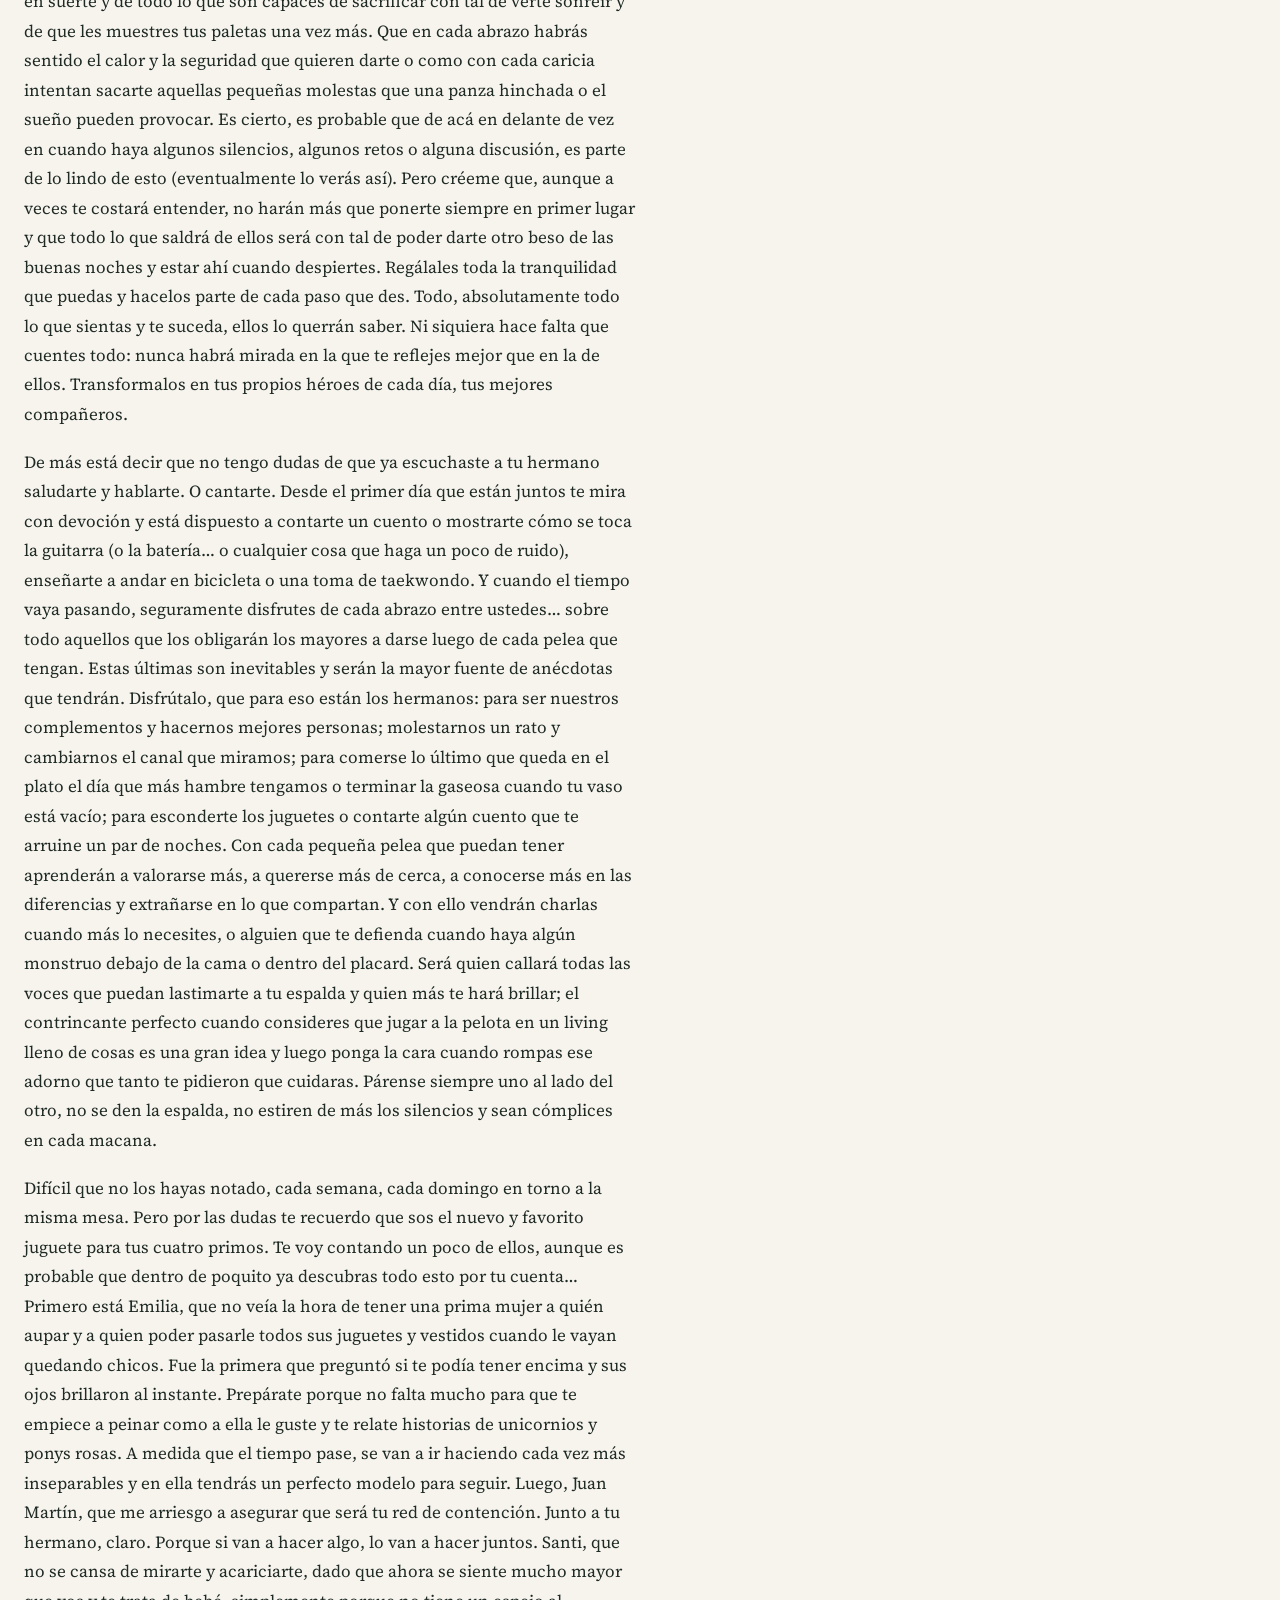
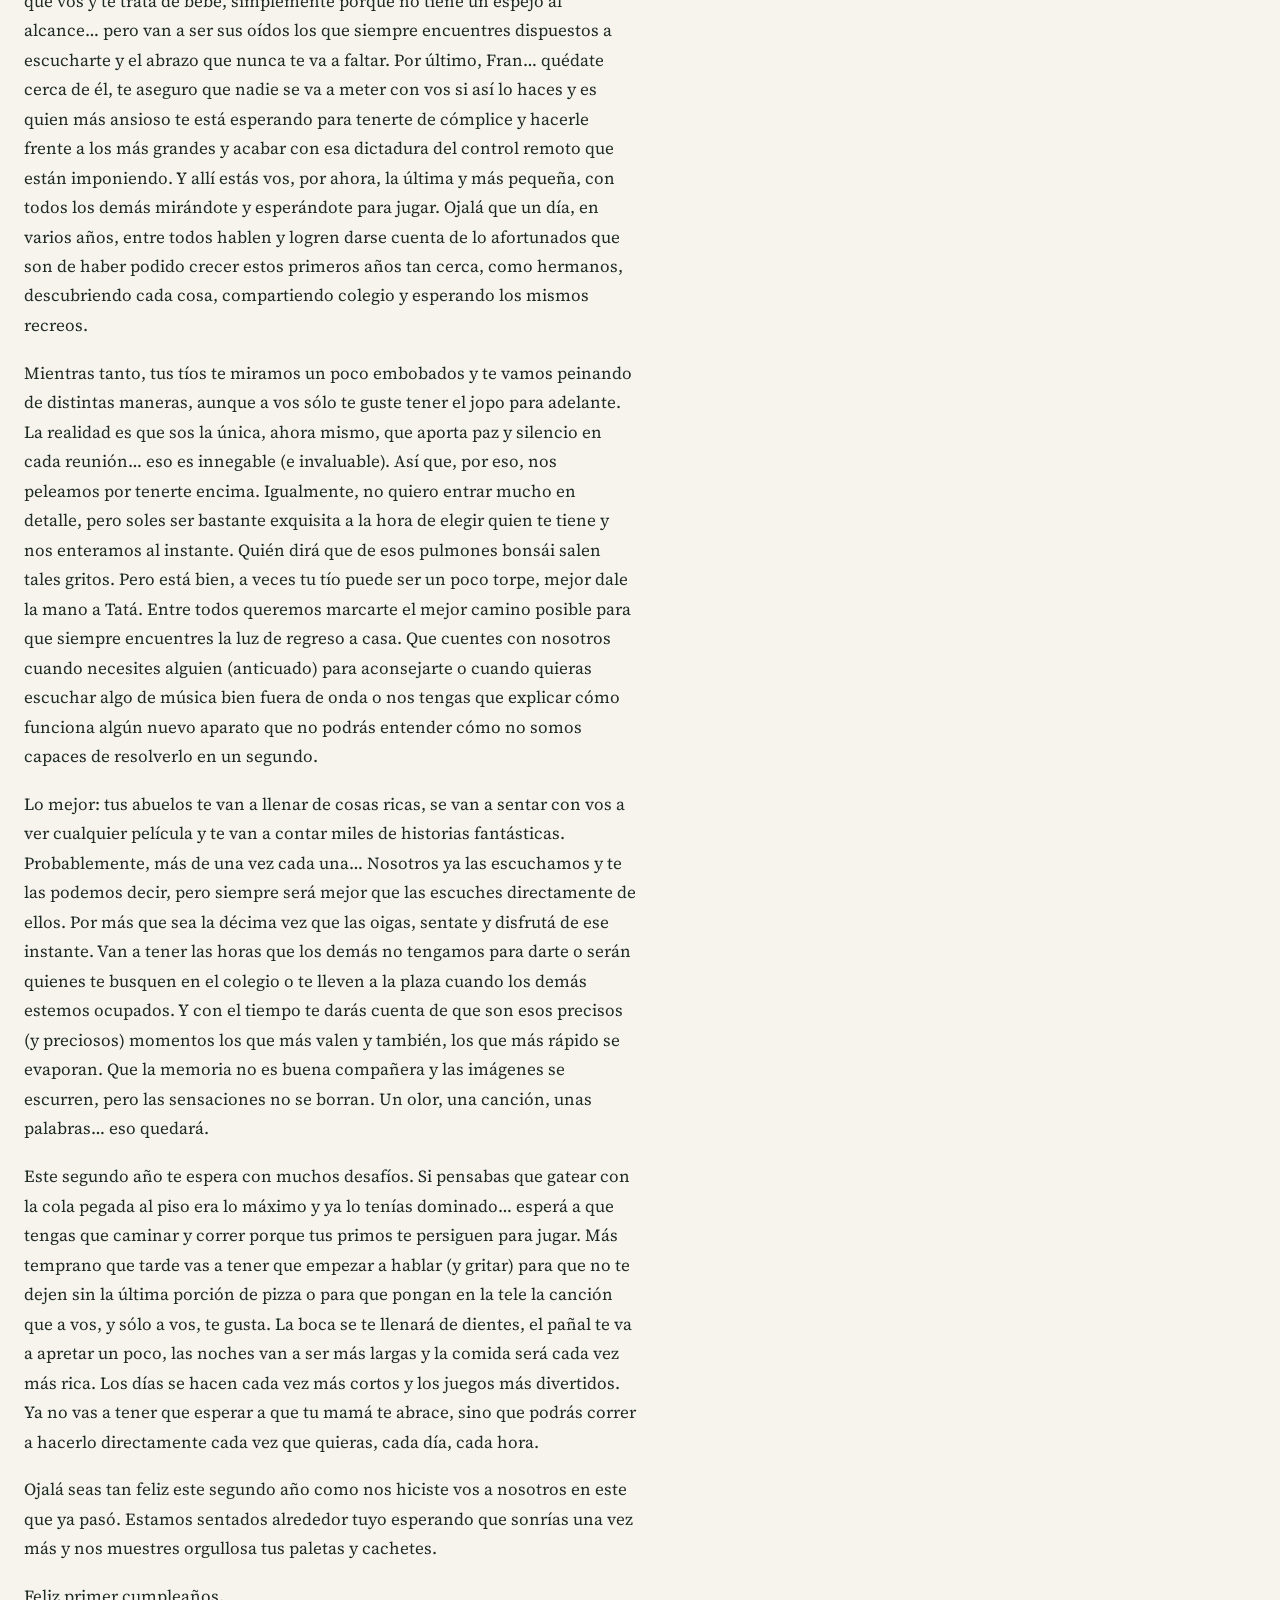
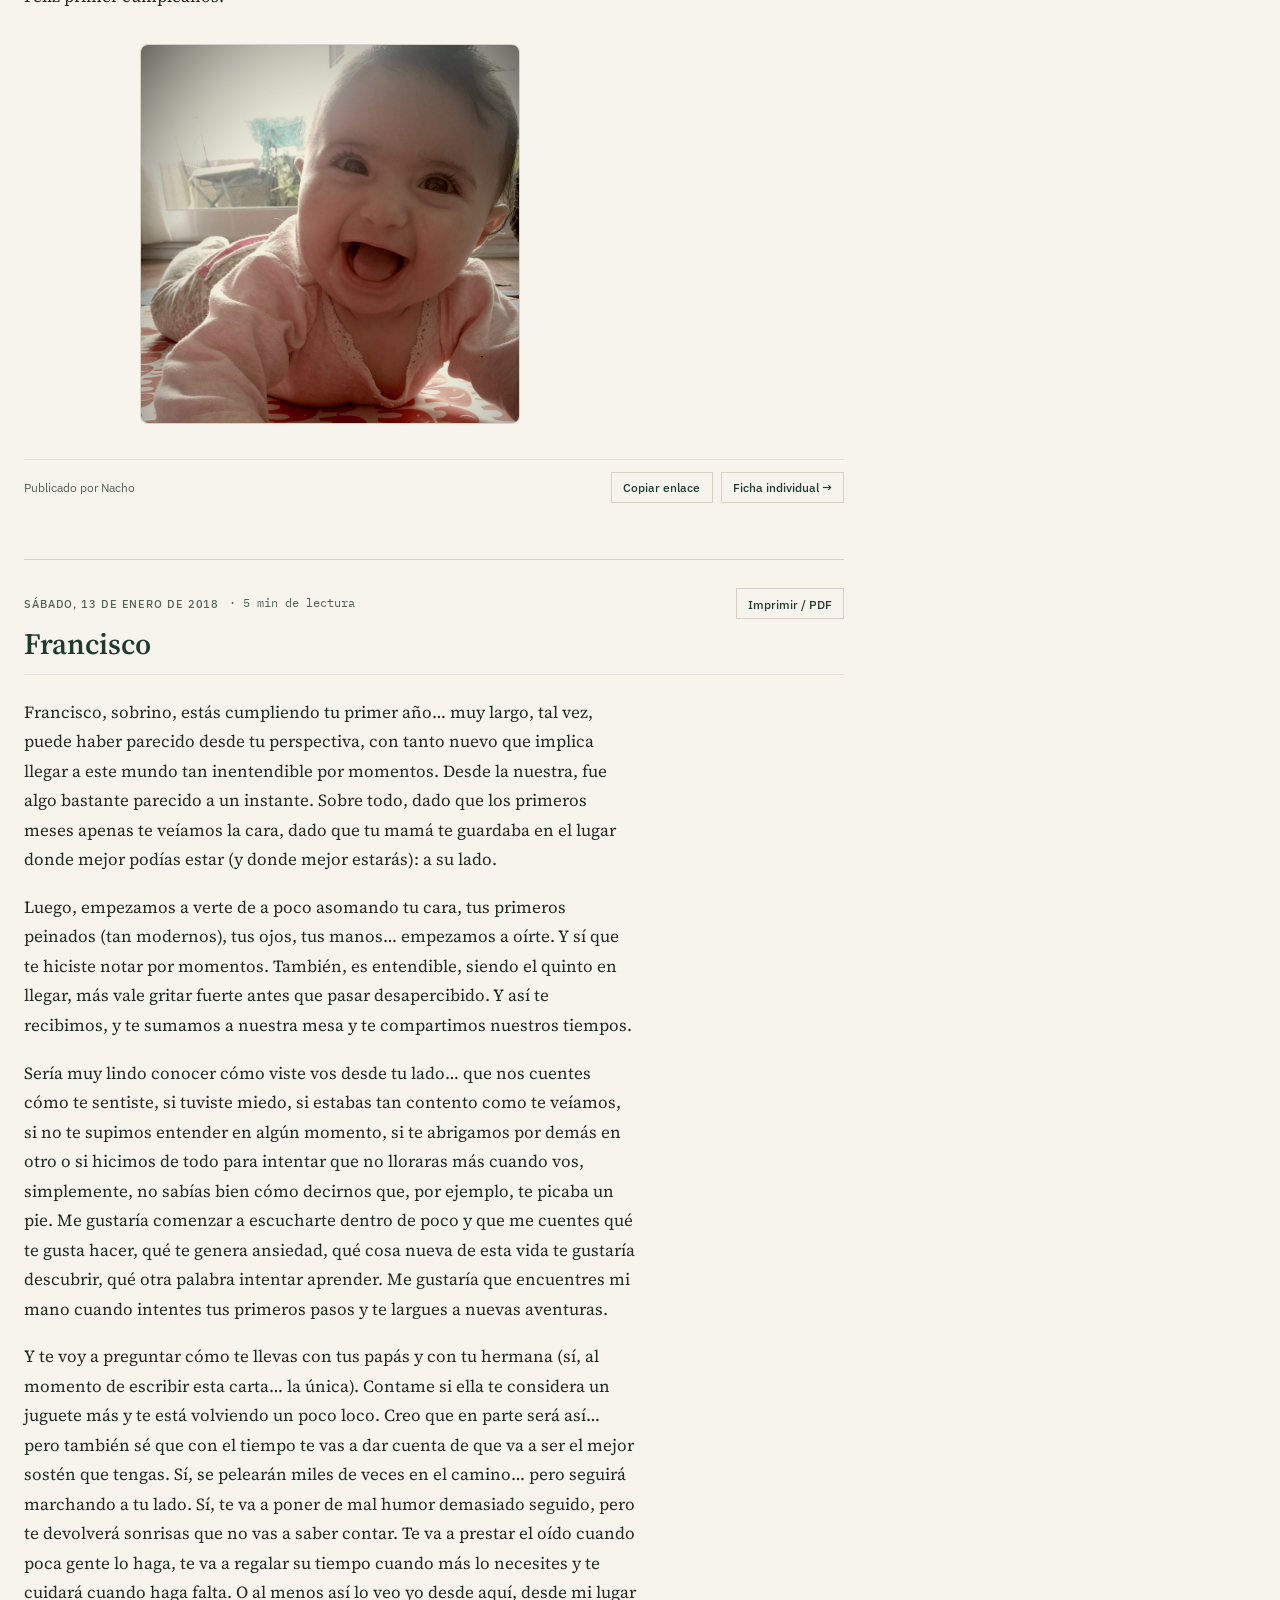
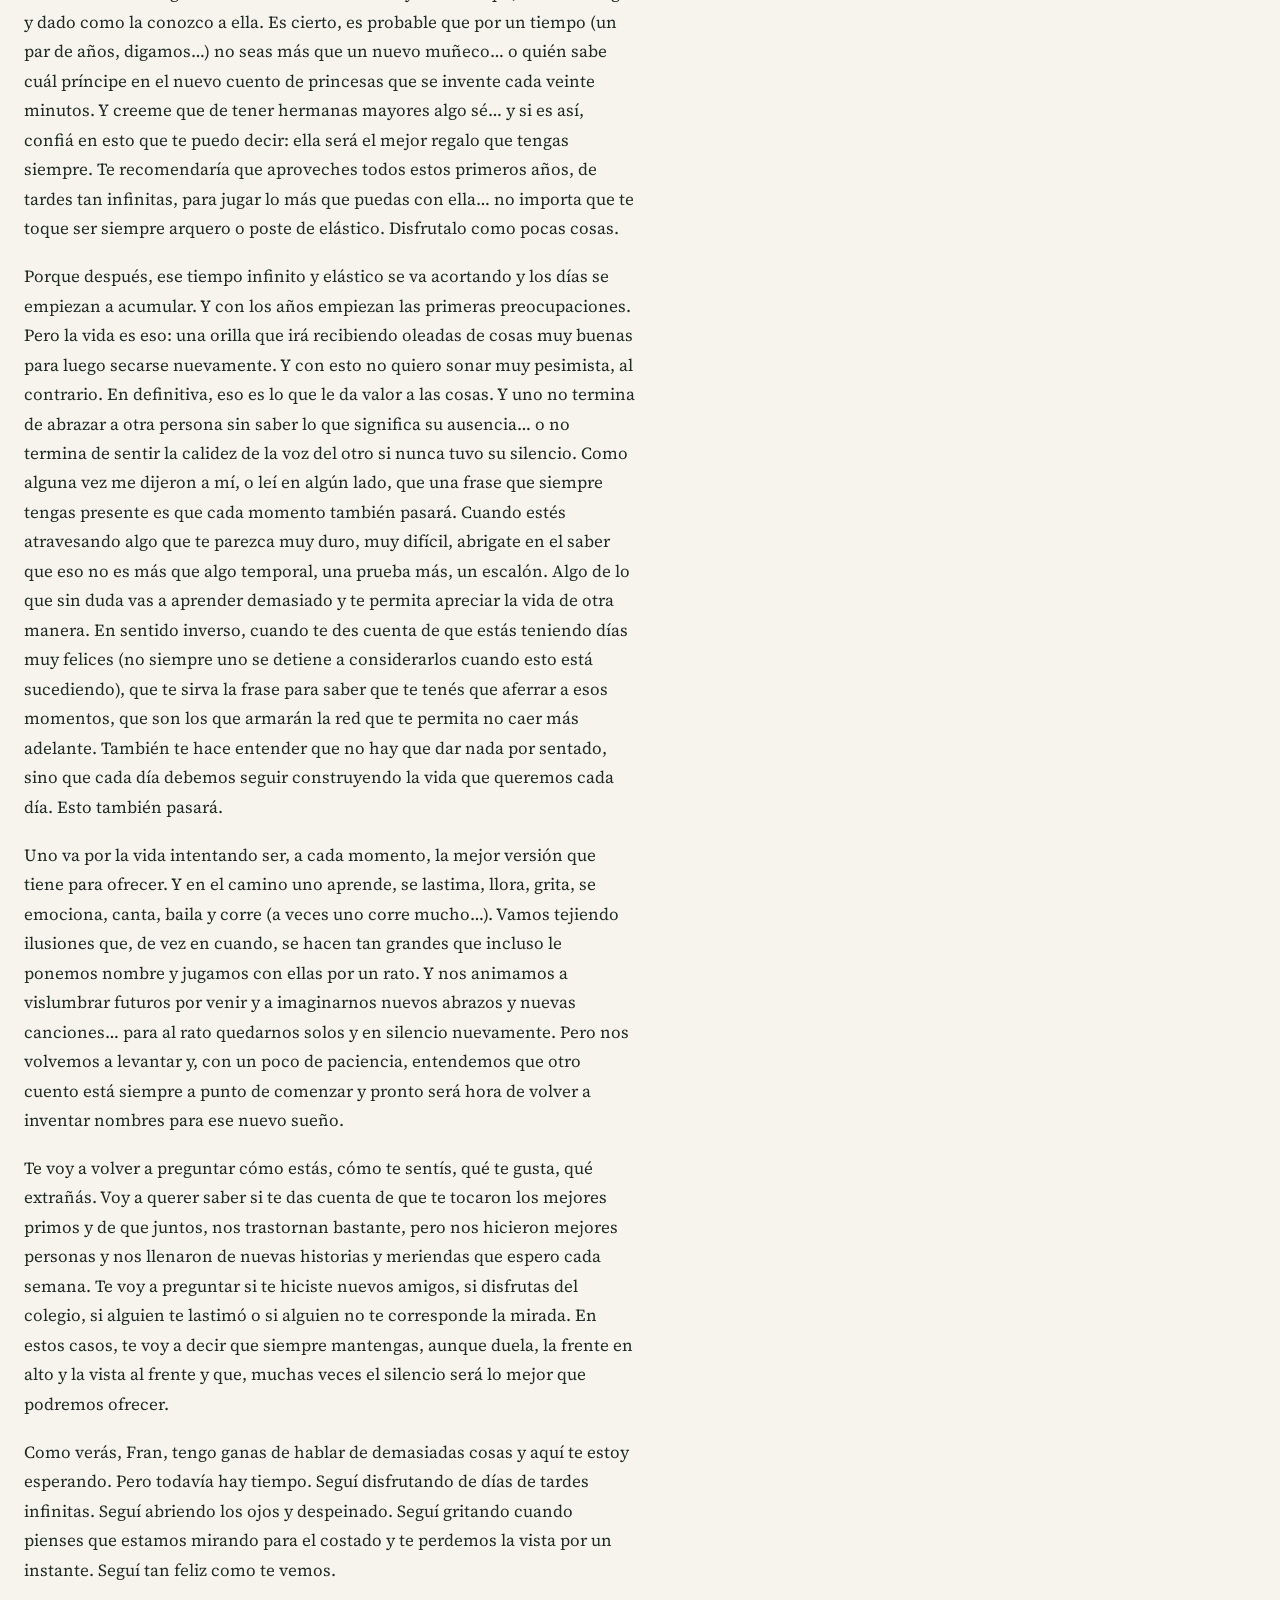
==== commit 72eafe4a: "Apply combined masthead (cintillo + ex-libris + double rule) across both styles" ====
--- a/index.html
+++ b/index.html
@@ -13,7 +13,7 @@
   <link rel="preconnect" href="https://fonts.googleapis.com" />
   <link rel="preconnect" href="https://fonts.gstatic.com" crossorigin />
   <link rel="stylesheet" href="https://fonts.googleapis.com/css2?family=Source+Serif+4:ital,opsz,wght@0,8..60,400;0,8..60,600;1,8..60,400&family=IBM+Plex+Sans:ital,wght@0,400;0,500;0,600;1,400&family=IBM+Plex+Mono:wght@400;500&display=swap" />
-  <link rel="stylesheet" href="styles.css?v=9" />
+  <link rel="stylesheet" href="styles.css?v=11" />
   <script>
     (function () {
       try {
@@ -35,39 +35,59 @@
   <div class="reading-progress" id="reading-progress" aria-hidden="true"></div>
 
   <div class="pagina">
-    <header class="cabecera" role="banner">
-      <div class="marca">
-        <h1 class="marca-titulo">
-          <a href="#" id="home-link">Escribiéndote...</a>
-        </h1>
-        <p class="marca-sub">Lástima que la perpetuidad sólo dura un rato. Pero ese rato es suficiente.</p>
+    <header class="cabecera" id="main-cabecera" role="banner">
+      <div class="cintillo-edicion">
+        <span>CRÓNICAS, CARTAS Y RELATOS · BUENOS AIRES</span>
+        <span class="cintillo-centro">VOL. I — XIX (2007—2026)</span>
+        <span>PUBLICADO POR NACHO · 72 TEXTOS</span>
       </div>
 
-      <div class="cabecera-derecha">
-        <div class="controles-barra">
-          <a href="moderno.html" class="btn-recto secundario" title="Volver al estilo moderno oscuro/claro">
-            Estilo Moderno →
-          </a>
-
-          <div class="grupo-recto" role="group" aria-label="Tamaño de texto">
-            <button type="button" class="btn-recto secundario" id="size-down" title="Reducir tamaño de texto" aria-label="Reducir tamaño de texto">A−</button>
-            <button type="button" class="btn-recto secundario" id="size-up" title="Aumentar tamaño de texto" aria-label="Aumentar tamaño de texto">A+</button>
+      <div class="cabecera-cuerpo">
+        <div class="marca-con-vineta">
+          <div class="vineta-exlibris" aria-hidden="true">
+            <svg viewBox="0 0 76 76" width="62" height="62" fill="none" xmlns="http://www.w3.org/2000/svg">
+              <rect x="2" y="2" width="72" height="72" stroke="currentColor" stroke-width="1.2"/>
+              <rect x="6" y="6" width="64" height="64" stroke="currentColor" stroke-width="0.6"/>
+              <!-- Árbol / ramas de invierno en grabado lineal (guiño al header original del blog) + pluma -->
+              <path d="M38 66V38M38 48L24 34M38 42L54 26M38 38L29 21M38 38L46 18M24 34L15 28M24 34L21 22M54 26L62 21M54 26L56 16M29 21L22 13M46 18L51 11" stroke="currentColor" stroke-width="1.15" stroke-linecap="round"/>
+              <circle cx="56" cy="54" r="3.5" fill="var(--acento-2)" stroke="currentColor" stroke-width="0.8"/>
+            </svg>
           </div>
 
-          <button type="button" class="btn-recto secundario" id="font-toggle" title="Alternar cuerpo entre Source Serif 4 e IBM Plex Sans">
-            <span class="font-opt" data-mode="serif">Serif</span>
-            <span class="sep-barra">/</span>
-            <span class="font-opt" data-mode="sans">Sans</span>
-          </button>
+          <div class="marca">
+            <h1 class="marca-titulo">
+              <a href="#" id="home-link">Escribiéndote...</a>
+            </h1>
+            <p class="marca-sub">Lástima que la perpetuidad sólo dura un rato. Pero ese rato es suficiente.</p>
+          </div>
+        </div>
 
-          <button type="button" class="btn-recto secundario" id="theme-toggle" aria-label="Cambiar entre papel crema y modo nocturno" title="Alternar Papel crema / Modo nocturno">
-            <span class="label-tema-claro">Papel</span>
-            <span class="label-tema-oscuro">Noche</span>
-          </button>
+        <div class="cabecera-derecha">
+          <div class="controles-barra">
+            <a href="moderno.html" class="btn-recto secundario" title="Volver al estilo moderno oscuro/claro">
+              Estilo Moderno →
+            </a>
 
-          <button type="button" class="btn-recto secundario mobile-archive-btn" id="mobile-archive-toggle" aria-expanded="false" aria-controls="archive-aside">
-            Índice
-          </button>
+            <div class="grupo-recto" role="group" aria-label="Tamaño de texto">
+              <button type="button" class="btn-recto secundario" id="size-down" title="Reducir tamaño de texto" aria-label="Reducir tamaño de texto">A−</button>
+              <button type="button" class="btn-recto secundario" id="size-up" title="Aumentar tamaño de texto" aria-label="Aumentar tamaño de texto">A+</button>
+            </div>
+
+            <button type="button" class="btn-recto secundario" id="font-toggle" title="Alternar cuerpo entre Source Serif 4 e IBM Plex Sans">
+              <span class="font-opt" data-mode="serif">Serif</span>
+              <span class="sep-barra">/</span>
+              <span class="font-opt" data-mode="sans">Sans</span>
+            </button>
+
+            <button type="button" class="btn-recto secundario" id="theme-toggle" aria-label="Cambiar entre papel crema y modo nocturno" title="Alternar Papel crema / Modo nocturno">
+              <span class="label-tema-claro">Papel</span>
+              <span class="label-tema-oscuro">Noche</span>
+            </button>
+
+            <button type="button" class="btn-recto secundario mobile-archive-btn" id="mobile-archive-toggle" aria-expanded="false" aria-controls="archive-aside">
+              Índice
+            </button>
+          </div>
         </div>
       </div>
     </header>
@@ -132,7 +152,7 @@
     </div>
   </div>
 
-  <script src="posts.js?v=6"></script>
-  <script src="app.js?v=8"></script>
+  <script src="posts.js?v=7"></script>
+  <script src="app.js?v=9"></script>
 </body>
 </html>
--- a/styles.css
+++ b/styles.css
@@ -147,29 +147,60 @@
   margin: 0 auto;
 }
 
-/* Cabecera estilo diario */
+/* Cabecera estilo diario (Cintillo + Ex-libris + Doble filete) */
 .cabecera {
+  padding: 0.85rem 0 1.25rem;
+  margin-bottom: 2.25rem;
+  border-bottom: 4px double var(--verde);
+}
+
+.cintillo-edicion {
+  display: flex;
+  justify-content: space-between;
+  align-items: center;
+  flex-wrap: wrap;
+  gap: 0.5rem;
+  padding-bottom: 0.55rem;
+  margin-bottom: 1.15rem;
+  border-bottom: 1px solid var(--linea);
+  font-family: var(--sans);
+  font-size: 0.68rem;
+  font-weight: 500;
+  letter-spacing: 0.09em;
+  text-transform: uppercase;
+  color: var(--tinta-2);
+}
+
+.cintillo-centro {
+  font-family: var(--mono);
+  color: var(--verde);
+}
+
+.cabecera-cuerpo {
   display: flex;
   flex-wrap: wrap;
   gap: 0.75rem 2rem;
   align-items: flex-end;
   justify-content: space-between;
-  padding: 1.5rem 0 1.1rem;
-  margin-bottom: 2.25rem;
-  border-bottom: 1px solid var(--verde);
-}
-
-.marca {
-  display: flex;
-  flex-direction: column;
-  gap: 0.2rem;
+}
+
+.marca-con-vineta {
+  display: flex;
+  align-items: center;
+  gap: 1.1rem;
+}
+
+.vineta-exlibris {
+  display: block;
+  color: var(--verde);
+  flex-shrink: 0;
 }
 
 .marca-titulo {
-  font-size: 2rem;
+  font-size: 2.45rem;
   line-height: 1.05;
   margin: 0;
-  letter-spacing: -0.015em;
+  letter-spacing: -0.02em;
 }
 
 .marca-titulo a {
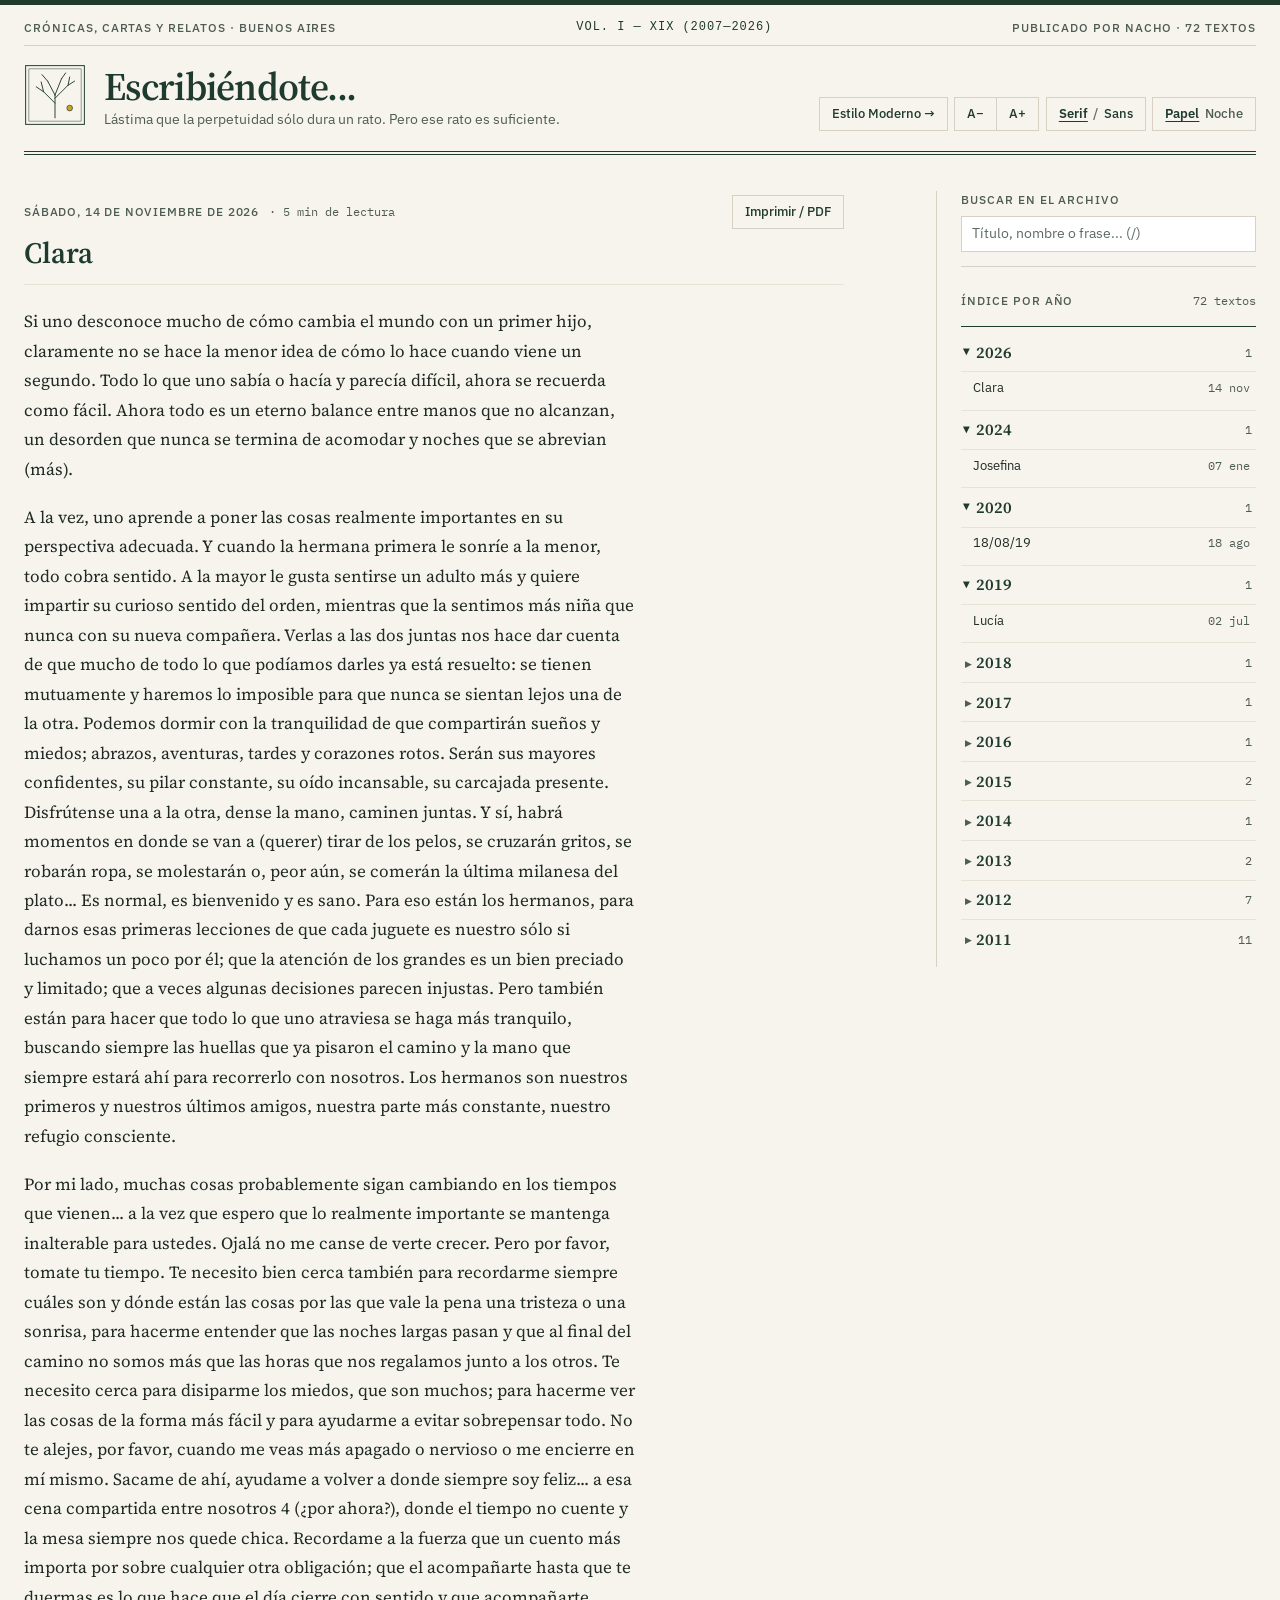
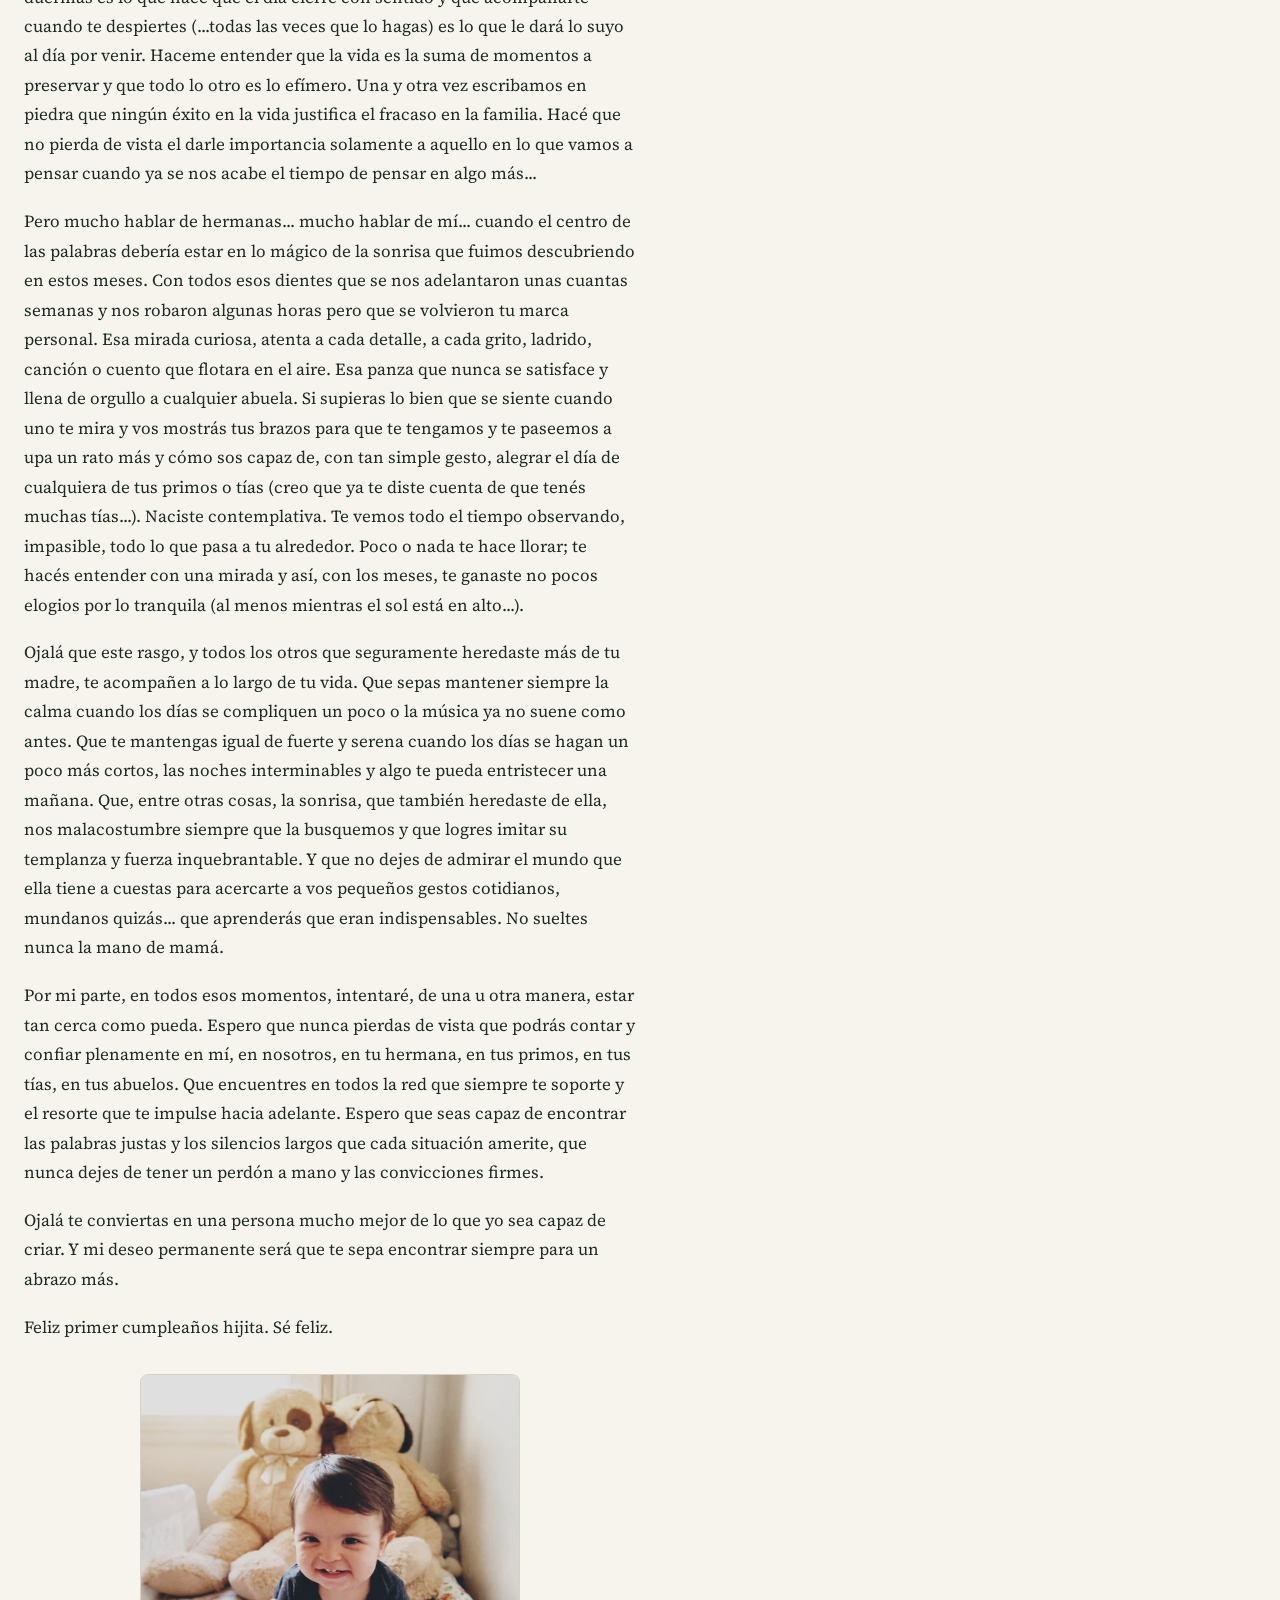
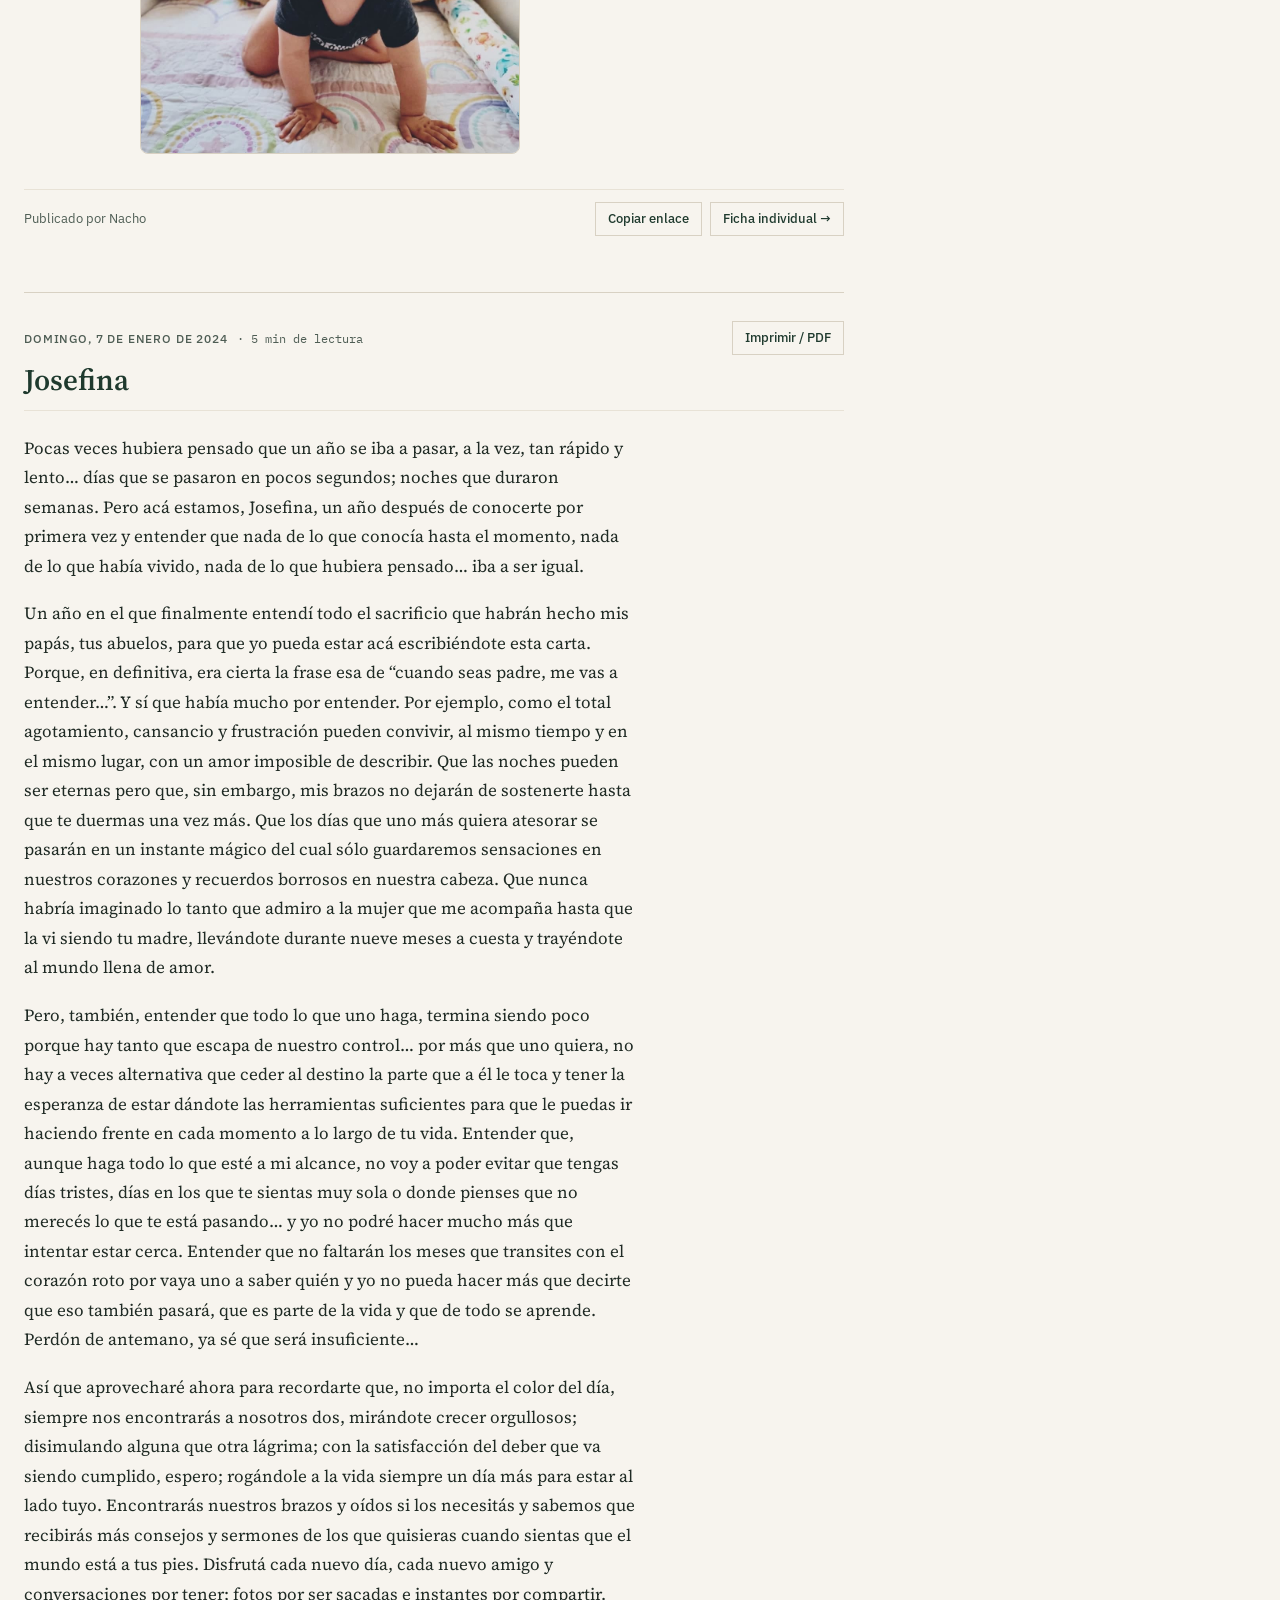
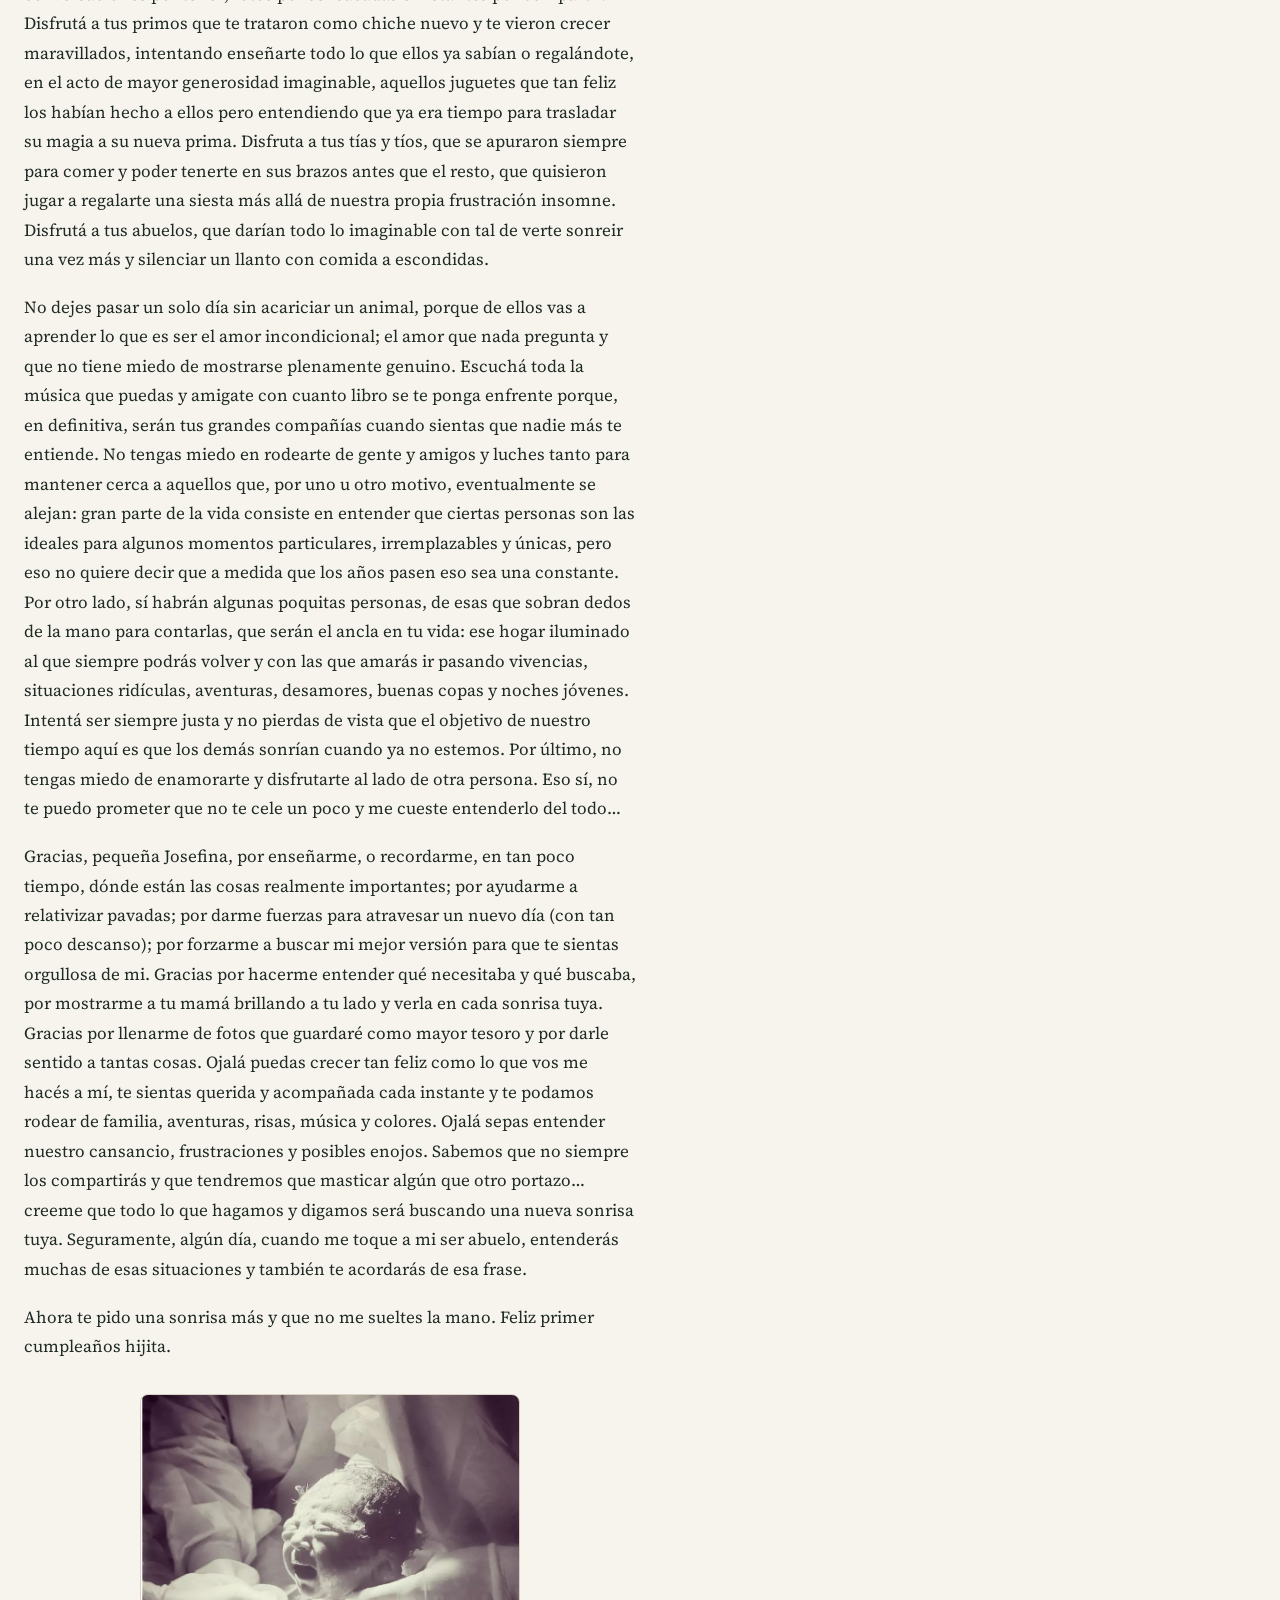
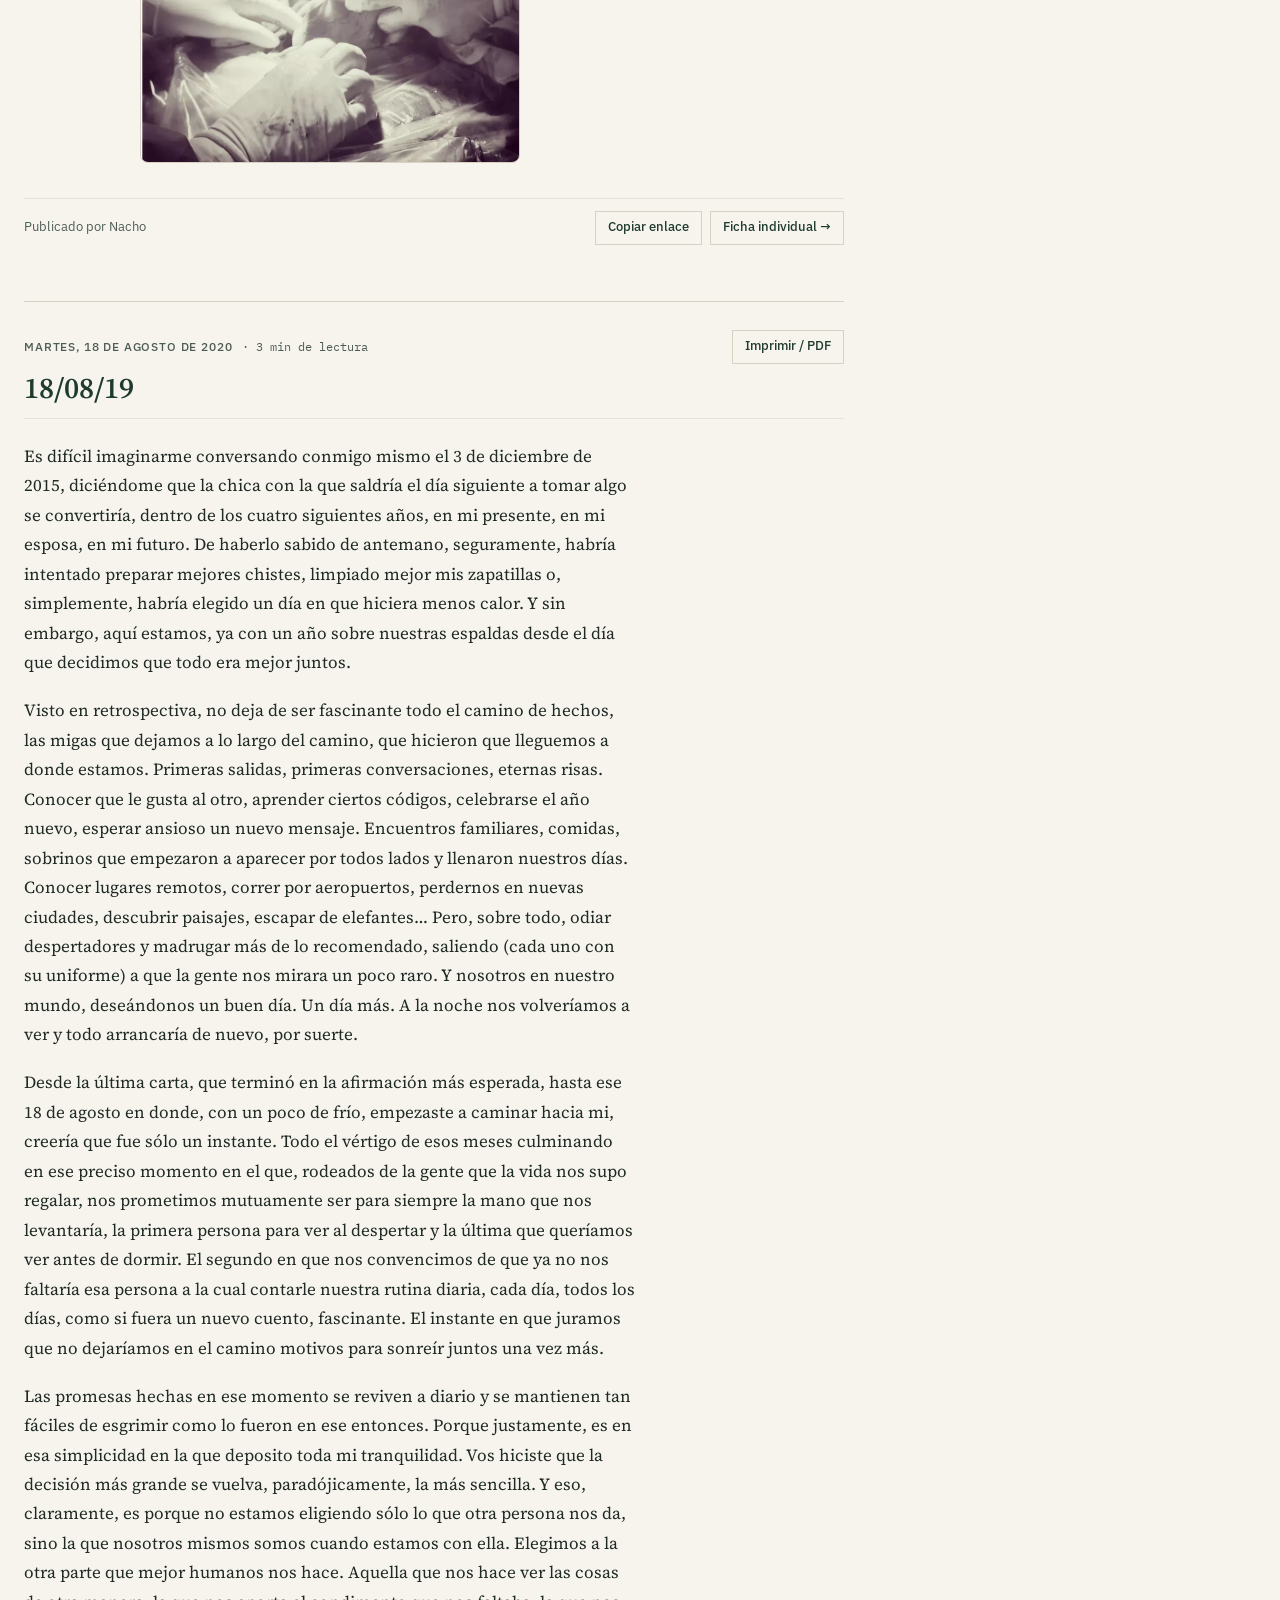
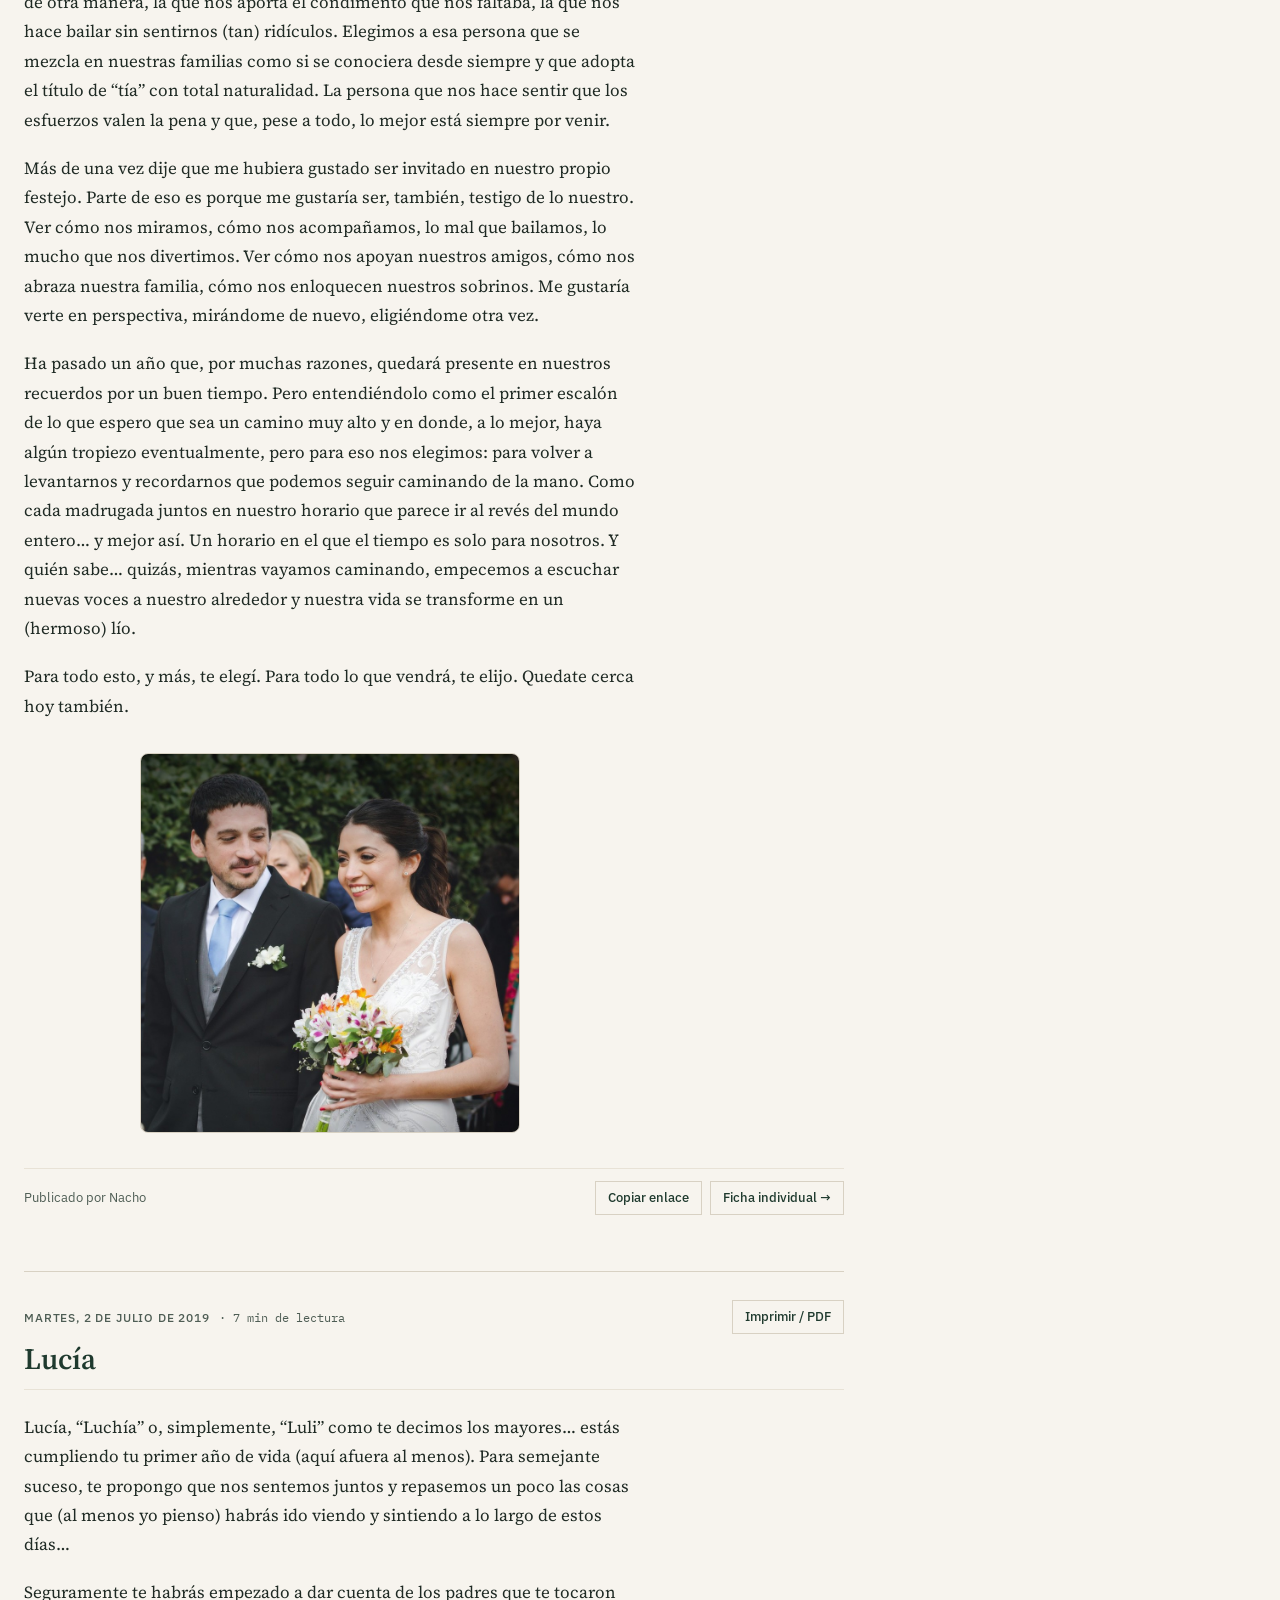
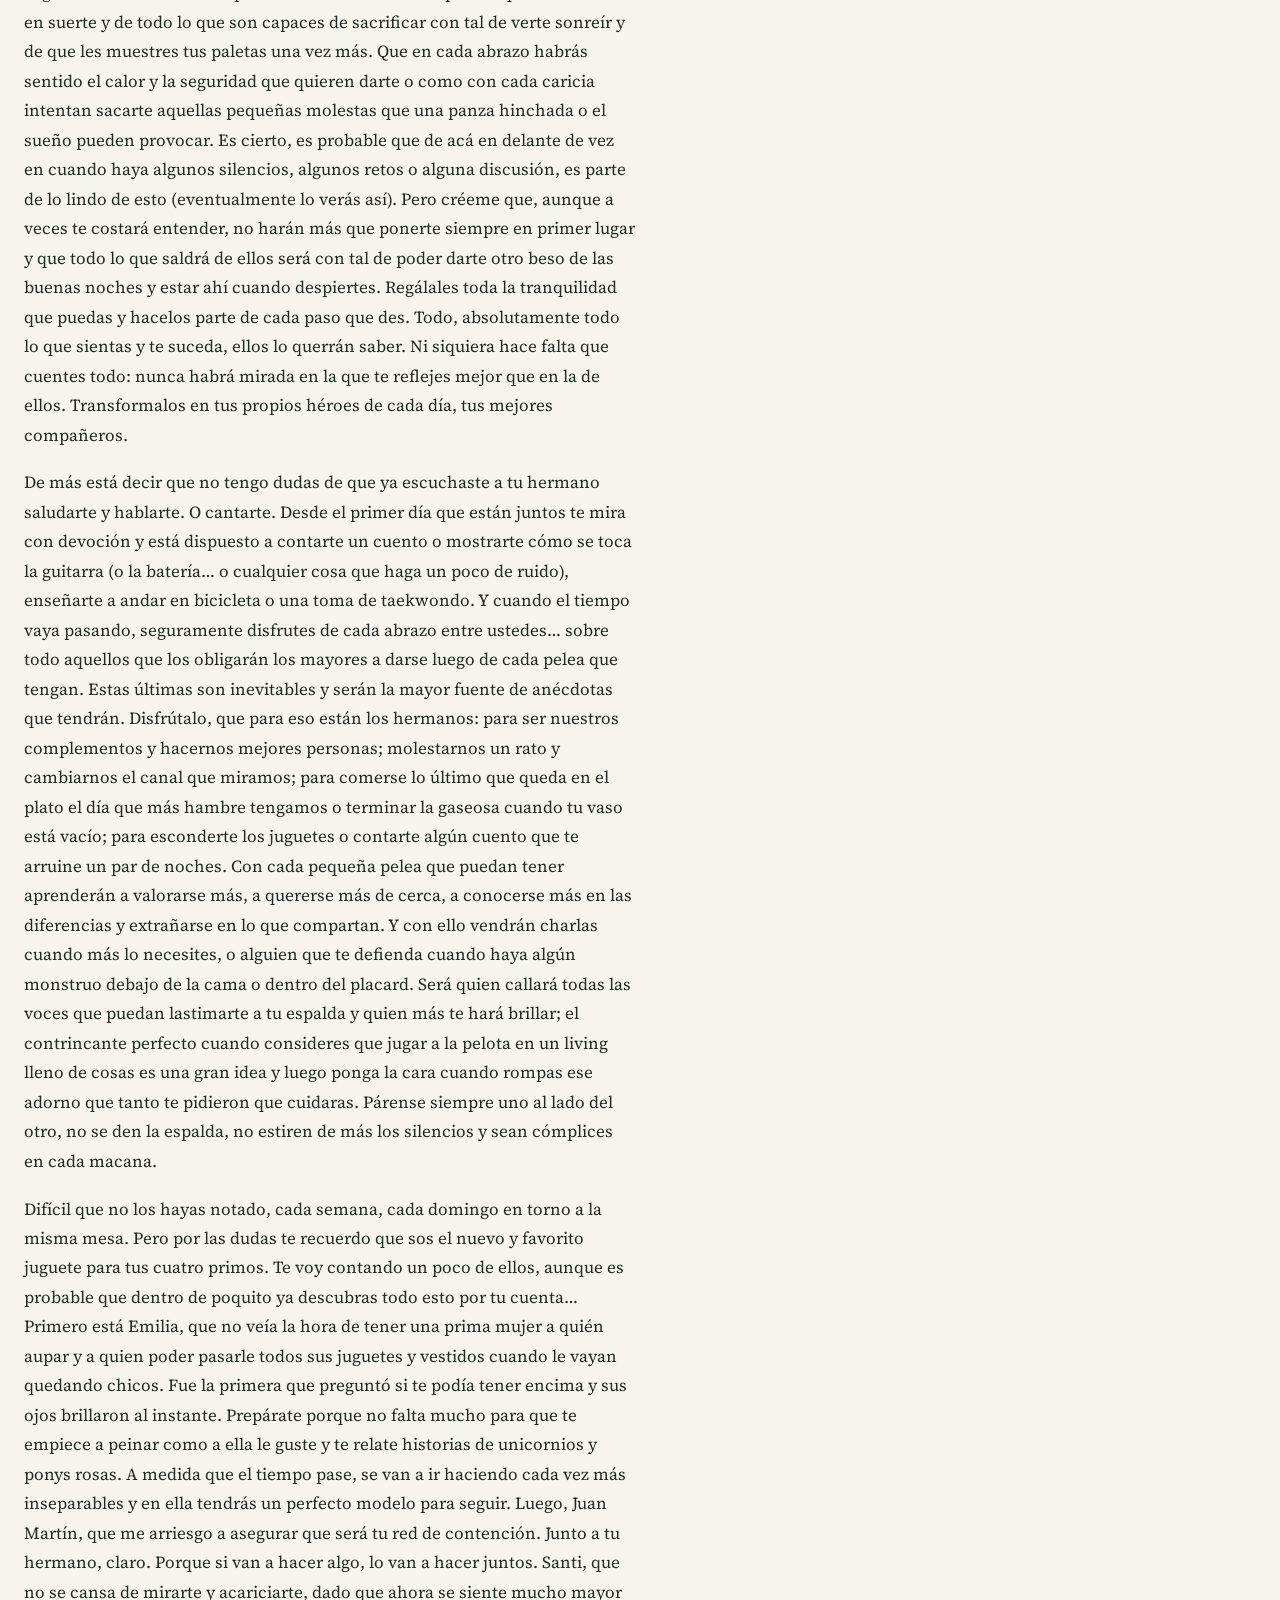
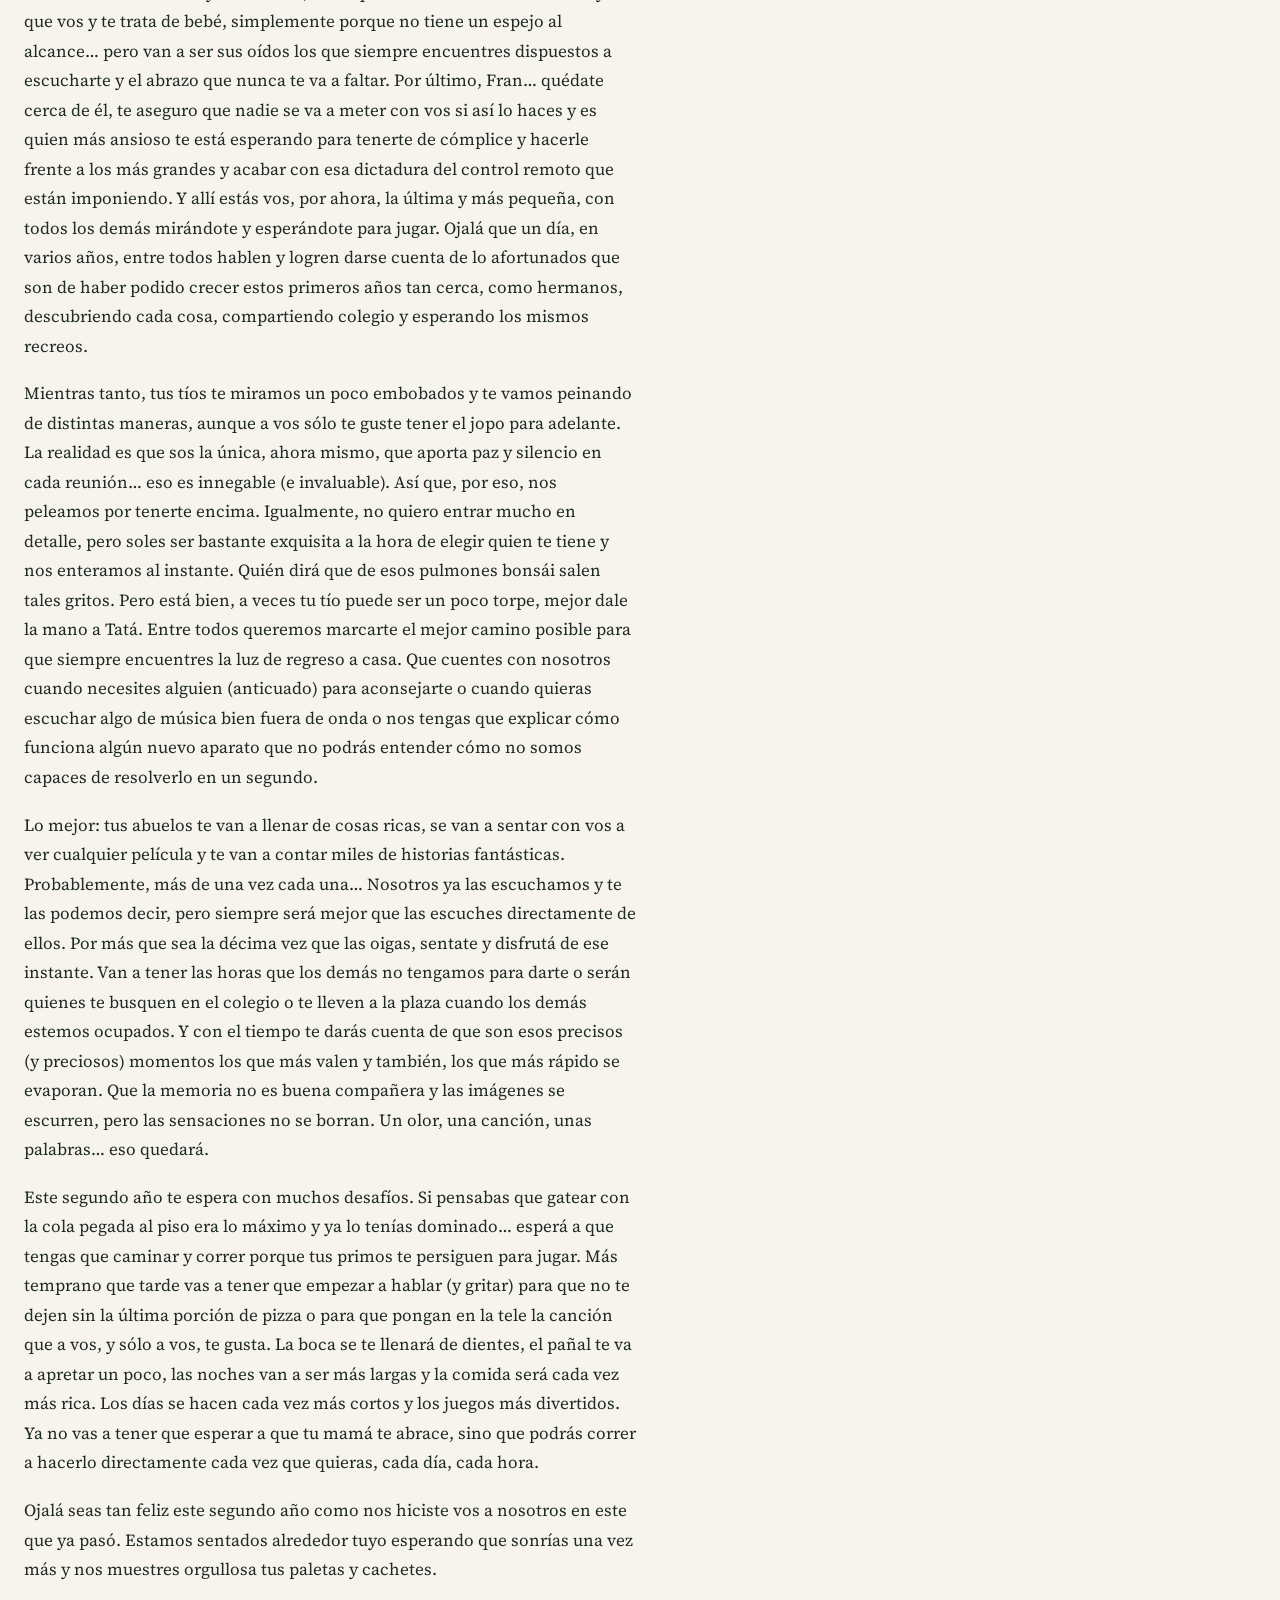
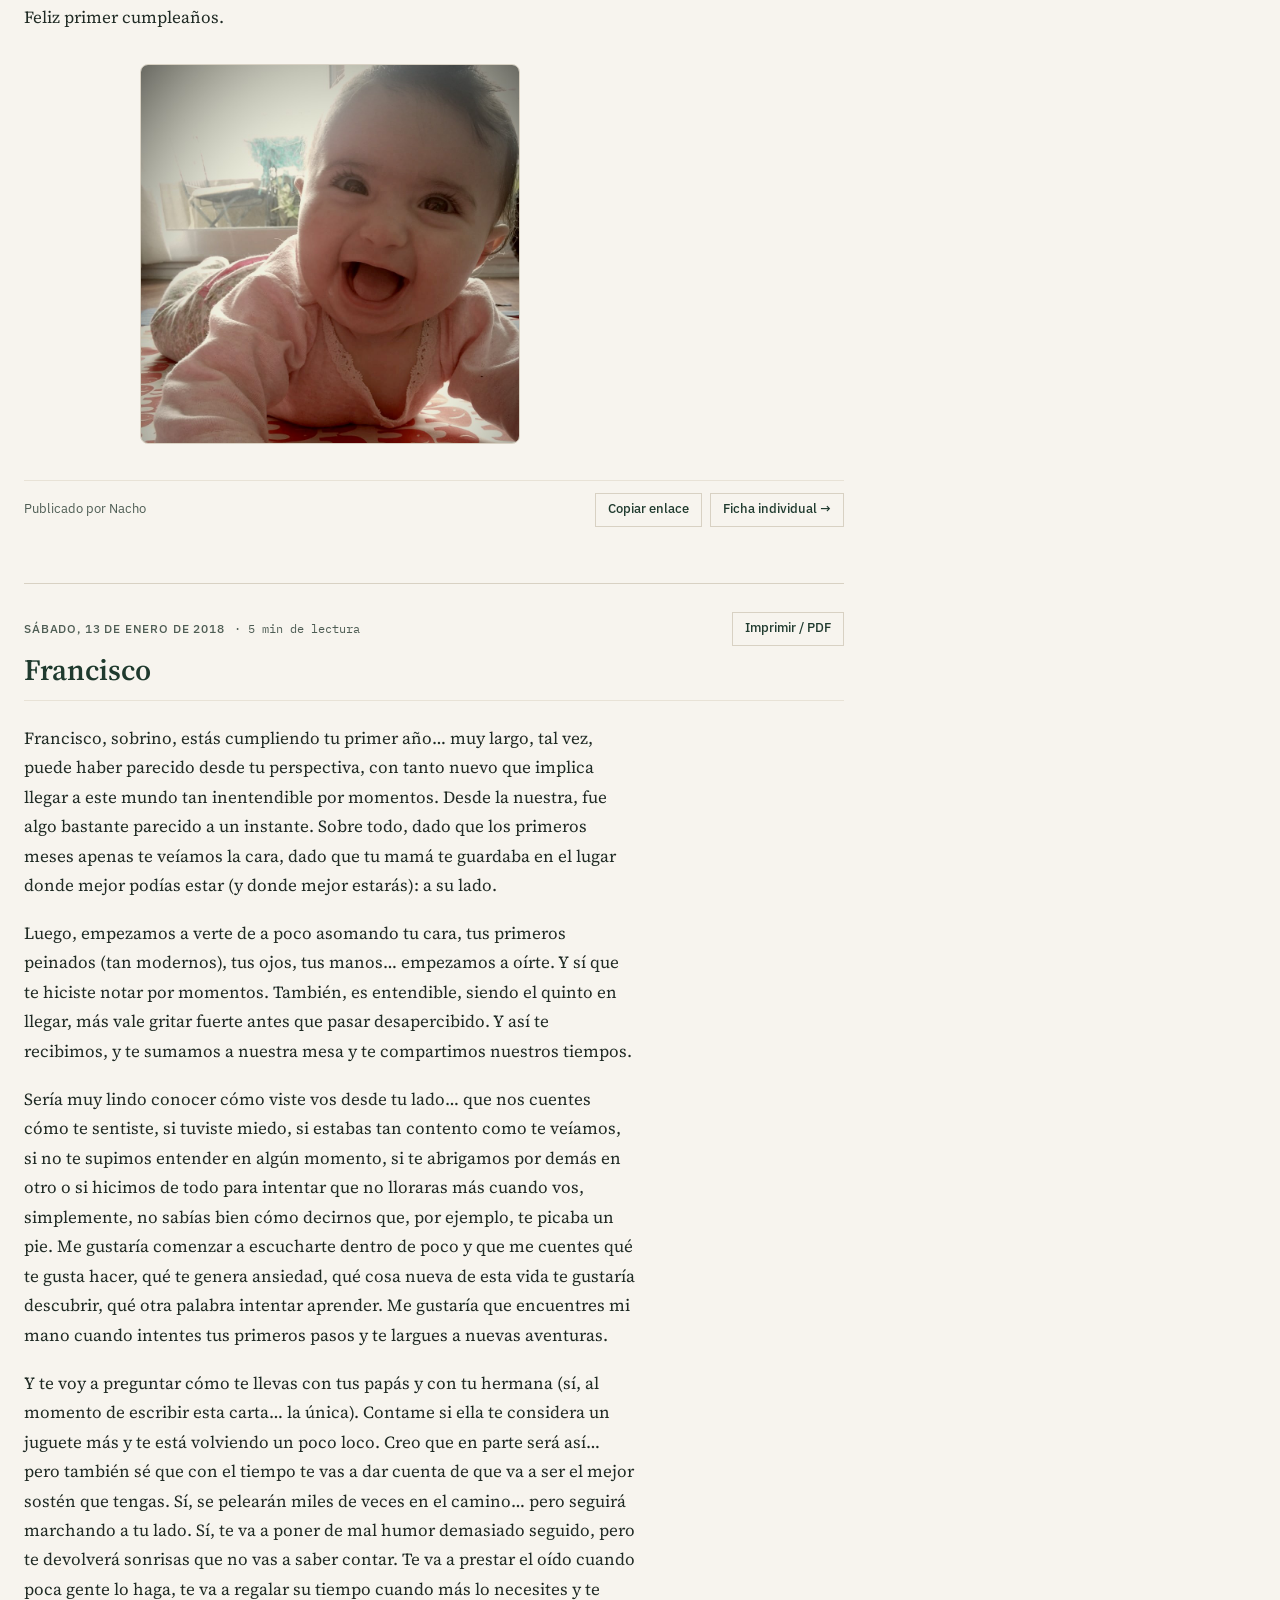
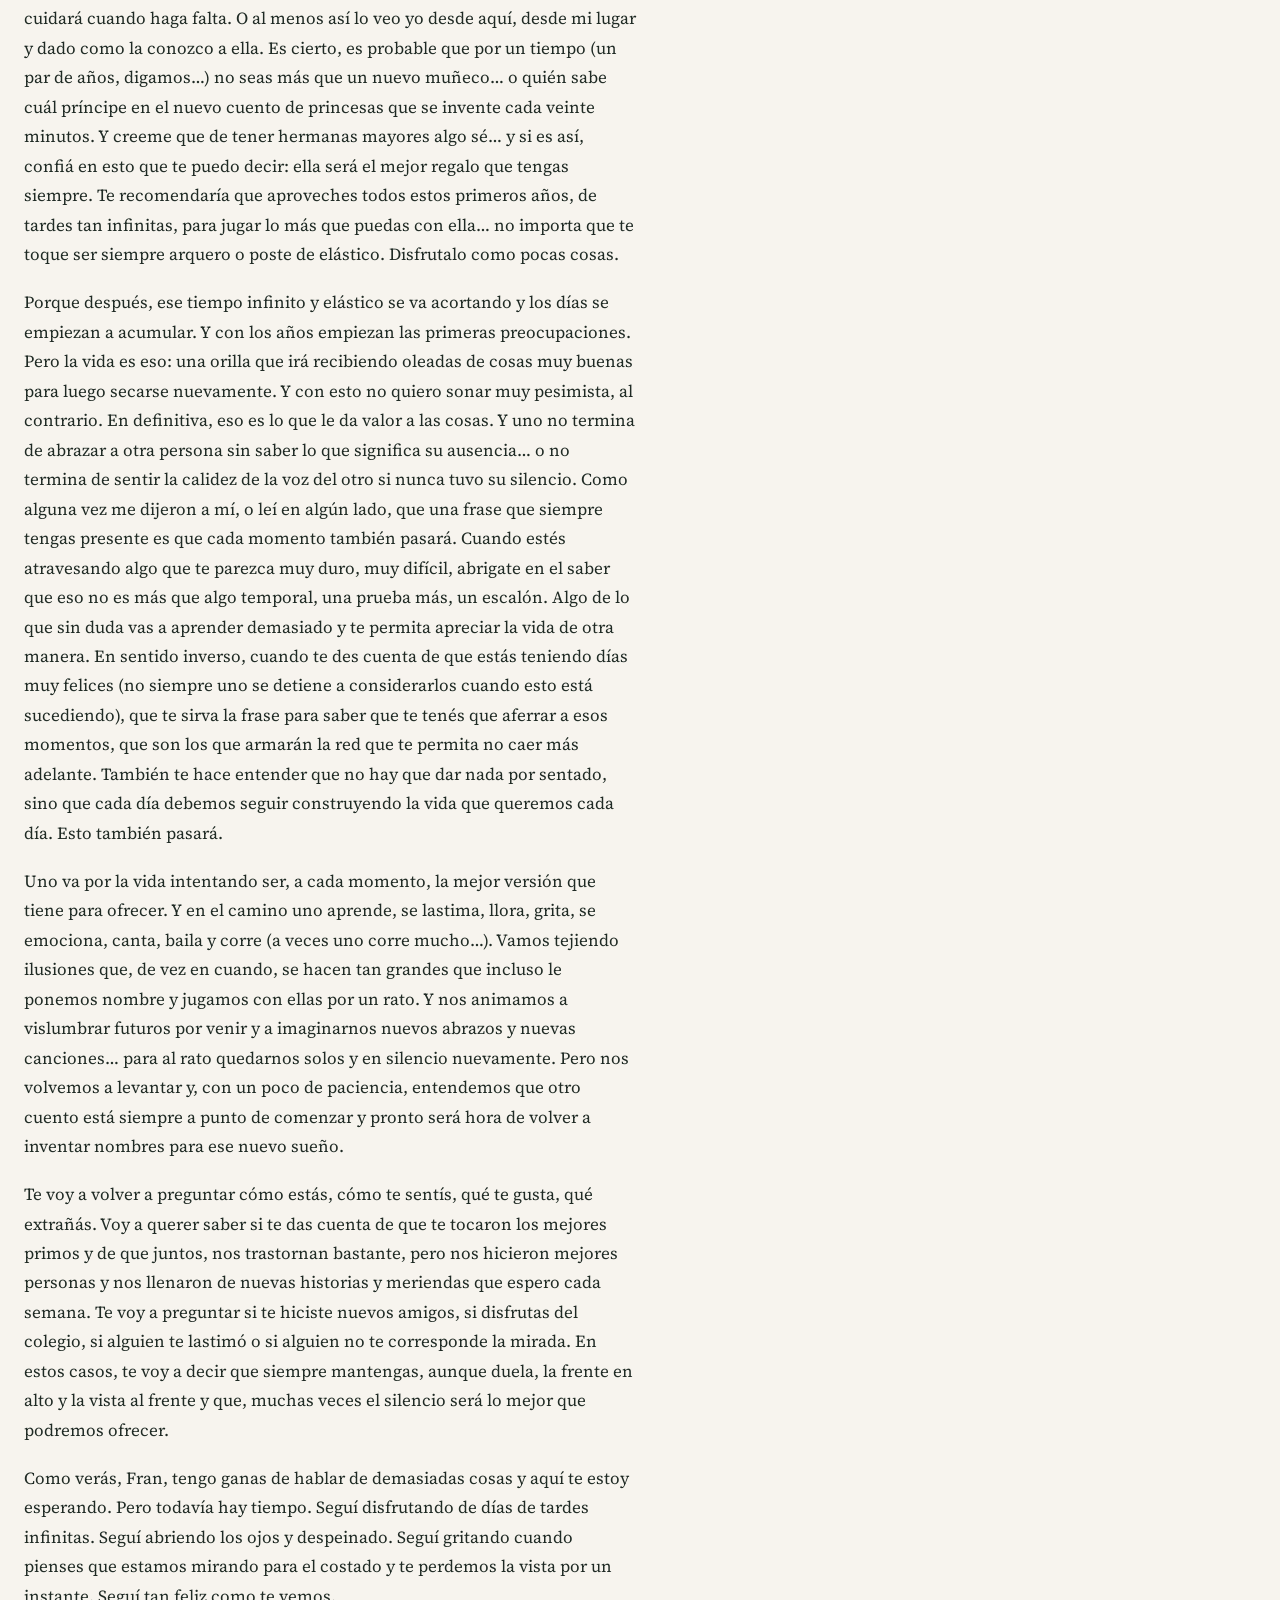
==== commit 242d9998: "Modernize frontend: native dialog, details accordion, scroll-driven progress, color-scheme, scrollba" ====
--- a/index.html
+++ b/index.html
@@ -8,17 +8,13 @@
   <meta property="og:title" content="Escribiéndote..." />
   <meta property="og:description" content="Lástima que la perpetuidad sólo dura un rato. Pero ese rato es suficiente." />
   <meta property="og:type" content="website" />
-  <meta name="theme-color" content="#1f3a2e" id="meta-theme-color" />
-  <link rel="icon" type="image/svg+xml" href="favicon.svg" />
-  <link rel="preconnect" href="https://fonts.googleapis.com" />
-  <link rel="preconnect" href="https://fonts.gstatic.com" crossorigin />
-  <link rel="stylesheet" href="https://fonts.googleapis.com/css2?family=Source+Serif+4:ital,opsz,wght@0,8..60,400;0,8..60,600;1,8..60,400&family=IBM+Plex+Sans:ital,wght@0,400;0,500;0,600;1,400&family=IBM+Plex+Mono:wght@400;500&display=swap" />
-  <link rel="stylesheet" href="styles.css?v=11" />
+  <meta name="color-scheme" content="light dark" />
   <script>
     (function () {
       try {
         var savedTheme = localStorage.getItem('escribiendote_theme_editorial');
         var theme = (savedTheme === 'dark' || savedTheme === 'light') ? savedTheme : 'light';
+        document.querySelector('meta[name="color-scheme"]').content = theme;
         document.documentElement.setAttribute('data-theme', theme);
         var savedFont = localStorage.getItem('escribiendote_font_editorial');
         var font = (savedFont === 'sans' || savedFont === 'serif') ? savedFont : 'serif';
@@ -30,6 +26,12 @@
       } catch (e) {}
     })();
   </script>
+  <meta name="theme-color" content="#1f3a2e" id="meta-theme-color" />
+  <link rel="icon" type="image/svg+xml" href="favicon.svg" />
+  <link rel="preconnect" href="https://fonts.googleapis.com" />
+  <link rel="preconnect" href="https://fonts.gstatic.com" crossorigin />
+  <link rel="stylesheet" href="https://fonts.googleapis.com/css2?family=Source+Serif+4:ital,opsz,wght@0,8..60,400;0,8..60,600;1,8..60,400&family=IBM+Plex+Sans:ital,wght@0,400;0,500;0,600;1,400&family=IBM+Plex+Mono:wght@400;500&display=swap" />
+  <link rel="stylesheet" href="styles.css?v=12" />
 </head>
 <body>
   <div class="reading-progress" id="reading-progress" aria-hidden="true"></div>
@@ -48,7 +50,6 @@
             <svg viewBox="0 0 76 76" width="62" height="62" fill="none" xmlns="http://www.w3.org/2000/svg">
               <rect x="2" y="2" width="72" height="72" stroke="currentColor" stroke-width="1.2"/>
               <rect x="6" y="6" width="64" height="64" stroke="currentColor" stroke-width="0.6"/>
-              <!-- Árbol / ramas de invierno en grabado lineal (guiño al header original del blog) + pluma -->
               <path d="M38 66V38M38 48L24 34M38 42L54 26M38 38L29 21M38 38L46 18M24 34L15 28M24 34L21 22M54 26L62 21M54 26L56 16M29 21L22 13M46 18L51 11" stroke="currentColor" stroke-width="1.15" stroke-linecap="round"/>
               <circle cx="56" cy="54" r="3.5" fill="var(--acento-2)" stroke="currentColor" stroke-width="0.8"/>
             </svg>
@@ -64,7 +65,7 @@
 
         <div class="cabecera-derecha">
           <div class="controles-barra">
-            <a href="moderno.html" class="btn-recto secundario" title="Volver al estilo moderno oscuro/claro">
+            <a href="moderno.html" class="btn-recto secundario" title="Cambiar a la versión Estilo Moderno">
               Estilo Moderno →
             </a>
 
@@ -93,7 +94,7 @@
     </header>
 
     <div class="grilla-editorial">
-      <main class="columna-lectura" id="main-content" role="main">
+      <main class="columna-lectura" id="main-content" role="main" tabindex="-1">
         <div id="filter-status" class="barra-filtro" hidden>
           <span id="filter-status-text"></span>
           <button type="button" id="clear-filter-btn" class="btn-recto secundario">Ver todos los relatos</button>
@@ -113,13 +114,13 @@
           </div>
         </div>
 
-        <div class="bloque-lateral">
+        <section class="bloque-lateral" aria-labelledby="archive-heading">
           <div class="encabezado-lateral">
             <h2 id="archive-heading" class="etiqueta">Índice por año</h2>
             <span id="total-count-label" class="conteo-lateral"></span>
           </div>
           <div id="archive-tree" class="arbol-archivo"></div>
-        </div>
+        </section>
       </aside>
     </div>
 
@@ -135,14 +136,16 @@
     ↑ Arriba
   </button>
 
-  <div id="lightbox" class="modal-editorial" hidden aria-modal="true" role="dialog" aria-label="Fotografía de archivo">
+  <dialog id="lightbox" class="modal-editorial" closedby="any" aria-labelledby="lightbox-title">
     <div class="ficha-foto">
       <div class="ficha-cabecera">
         <div>
           <div class="etiqueta">Fotografía de archivo</div>
-          <h3 class="ficha-titulo" id="lightbox-title"></h3>
+          <h1 class="ficha-titulo" id="lightbox-title"></h1>
         </div>
-        <button type="button" class="btn-recto secundario" id="lightbox-close" aria-label="Cerrar imagen">Cerrar [Esc]</button>
+        <form method="dialog">
+          <button type="submit" class="btn-recto secundario" id="lightbox-close" autofocus aria-label="Cerrar imagen">Cerrar [Esc]</button>
+        </form>
       </div>
       <div id="lightbox-stage" class="ficha-imagen"></div>
       <div class="ficha-pie">
@@ -150,9 +153,9 @@
         <a id="lightbox-download" class="btn-recto primario" href="#" download>Descargar original</a>
       </div>
     </div>
-  </div>
+  </dialog>
 
-  <script src="posts.js?v=7"></script>
-  <script src="app.js?v=9"></script>
+  <script src="posts.js?v=12"></script>
+  <script src="app.js?v=12"></script>
 </body>
 </html>
--- a/styles.css
+++ b/styles.css
@@ -1,54 +1,108 @@
-:root,
-html[data-theme="light"] {
-  --verde: #1f3a2e;
-  --crema: #f7f4ee;
-  --crema-2: #efeae0;
-  --papel-input: #ffffff;
-  --tinta: #1f2a24;
-  --tinta-2: #526158;
-  --tinta-3: #637067;
-  --linea: #d8d1c3;
-  --linea-suave: #e8e2d6;
+:root {
+  color-scheme: light dark;
+
+  --verde-light: #1f3a2e;
+  --crema-light: #f7f4ee;
+  --crema-2-light: #efeae0;
+  --papel-input-light: #ffffff;
+  --tinta-light: #1f2a24;
+  --tinta-2-light: #4e5d54;
+  --tinta-3-light: #5c6a61;
+  --linea-light: #d8d1c3;
+  --linea-suave-light: #e8e2d6;
+  --scrollbar-thumb-light: #6e7a72;
+  --scrollbar-track-light: #efeae0;
+
+  --verde-dark: #d5c7ad;
+  --crema-dark: #111815;
+  --crema-2-dark: #18231e;
+  --papel-input-dark: #151f1a;
+  --tinta-dark: #e5e1d8;
+  --tinta-2-dark: #a6b5a7;
+  --tinta-3-dark: #93a395;
+  --linea-dark: #2a3b32;
+  --linea-suave-dark: #1f2d26;
+  --scrollbar-thumb-dark: #7a8c80;
+  --scrollbar-track-dark: #18231e;
+
+  --verde: var(--verde-light);
+  --crema: var(--crema-light);
+  --crema-2: var(--crema-2-light);
+  --papel-input: var(--papel-input-light);
+  --tinta: var(--tinta-light);
+  --tinta-2: var(--tinta-2-light);
+  --tinta-3: var(--tinta-3-light);
+  --linea: var(--linea-light);
+  --linea-suave: var(--linea-suave-light);
+  --scrollbar-thumb: var(--scrollbar-thumb-light);
+  --scrollbar-track: var(--scrollbar-track-light);
 
   --acento-1: #1f3a2e;
   --acento-2: #c9a227;
   --acento-3: #b5651d;
-
-  --gris-dato: #b8afa0;
   --alerta-fondo: #f3ead6;
-  --positivo: #2e6b3f;
-  --negativo: #9c3b23;
-  color-scheme: light;
-}
-
-html[data-theme="dark"] {
-  --verde: #d5c7ad;
-  --crema: #111815;
-  --crema-2: #18231e;
-  --papel-input: #151f1a;
-  --tinta: #e5e1d8;
-  --tinta-2: #9ead9f;
-  --tinta-3: #879689;
-  --linea: #2a3b32;
-  --linea-suave: #1f2d26;
-
-  --acento-1: #c9a227;
-  --acento-2: #c9a227;
-  --acento-3: #d47a34;
-
-  --gris-dato: #5c6b62;
-  --alerta-fondo: #232018;
-  --positivo: #529c67;
-  --negativo: #d4654b;
-  color-scheme: dark;
-}
-
-:root {
+
   --serif: "Source Serif 4", "Libre Baskerville", Georgia, "Times New Roman", serif;
   --sans: "IBM Plex Sans", -apple-system, BlinkMacSystemFont, "Segoe UI", Roboto, Arial, sans-serif;
   --mono: "IBM Plex Mono", Menlo, monospace;
   --fuente-lectura: var(--serif);
   --cuerpo-tamano: 1.06rem;
+
+  scrollbar-color: var(--scrollbar-thumb) var(--scrollbar-track);
+  scrollbar-width: thin;
+  accent-color: var(--verde);
+}
+
+@supports (color: light-dark(white, black)) {
+  :root {
+    --verde: light-dark(var(--verde-light), var(--verde-dark));
+    --crema: light-dark(var(--crema-light), var(--crema-dark));
+    --crema-2: light-dark(var(--crema-2-light), var(--crema-2-dark));
+    --papel-input: light-dark(var(--papel-input-light), var(--papel-input-dark));
+    --tinta: light-dark(var(--tinta-light), var(--tinta-dark));
+    --tinta-2: light-dark(var(--tinta-2-light), var(--tinta-2-dark));
+    --tinta-3: light-dark(var(--tinta-3-light), var(--tinta-3-dark));
+    --linea: light-dark(var(--linea-light), var(--linea-dark));
+    --linea-suave: light-dark(var(--linea-suave-light), var(--linea-suave-dark));
+    --scrollbar-thumb: light-dark(var(--scrollbar-thumb-light), var(--scrollbar-thumb-dark));
+    --scrollbar-track: light-dark(var(--scrollbar-track-light), var(--scrollbar-track-dark));
+  }
+}
+
+:root:has(> head > meta[name="color-scheme"][content="dark"]),
+html[data-theme="dark"] {
+  color-scheme: dark;
+  --verde: var(--verde-dark);
+  --crema: var(--crema-dark);
+  --crema-2: var(--crema-2-dark);
+  --papel-input: var(--papel-input-dark);
+  --tinta: var(--tinta-dark);
+  --tinta-2: var(--tinta-2-dark);
+  --tinta-3: var(--tinta-3-dark);
+  --linea: var(--linea-dark);
+  --linea-suave: var(--linea-suave-dark);
+  --scrollbar-thumb: var(--scrollbar-thumb-dark);
+  --scrollbar-track: var(--scrollbar-track-dark);
+  --acento-1: #c9a227;
+  --acento-2: #c9a227;
+  --acento-3: #d47a34;
+  --alerta-fondo: #232018;
+}
+
+:root:has(> head > meta[name="color-scheme"][content="light"]),
+html[data-theme="light"] {
+  color-scheme: light;
+  --verde: var(--verde-light);
+  --crema: var(--crema-light);
+  --crema-2: var(--crema-2-light);
+  --papel-input: var(--papel-input-light);
+  --tinta: var(--tinta-light);
+  --tinta-2: var(--tinta-2-light);
+  --tinta-3: var(--tinta-3-light);
+  --linea: var(--linea-light);
+  --linea-suave: var(--linea-suave-light);
+  --scrollbar-thumb: var(--scrollbar-thumb-light);
+  --scrollbar-track: var(--scrollbar-track-light);
 }
 
 html[data-font="sans"] {
@@ -80,23 +134,43 @@
 
 html {
   font-size: 16px;
-  scroll-behavior: smooth;
   background-color: var(--crema);
   color: var(--tinta);
   caret-color: var(--verde);
 }
 
-::-webkit-scrollbar {
-  width: 8px;
-  height: 8px;
-}
-
-::-webkit-scrollbar-track {
-  background: var(--crema);
-}
-
-::-webkit-scrollbar-thumb {
-  background: var(--gris-dato);
+@media (prefers-reduced-motion: no-preference) {
+  html {
+    scroll-behavior: smooth;
+  }
+}
+
+@media (prefers-reduced-motion: reduce) {
+  ::view-transition-group(*),
+  ::view-transition-old(*),
+  ::view-transition-new(*) {
+    animation: none !important;
+  }
+}
+
+@supports not (scrollbar-color: auto) {
+  :root,
+  .arbol-archivo {
+    scrollbar-width: auto;
+  }
+
+  ::-webkit-scrollbar {
+    width: 8px;
+    height: 8px;
+  }
+
+  ::-webkit-scrollbar-track {
+    background: var(--scrollbar-track);
+  }
+
+  ::-webkit-scrollbar-thumb {
+    background: var(--scrollbar-thumb);
+  }
 }
 
 body {
@@ -130,15 +204,35 @@
   outline-offset: 2px;
 }
 
-/* Barra de progreso de lectura */
+.columna-lectura:focus {
+  outline: none;
+}
+
+/* Barra de progreso de lectura con Scroll-Driven Animations + compositor transform */
 .reading-progress {
   position: fixed;
   top: 0;
   left: 0;
   height: 5px;
-  width: 0%;
+  width: 100%;
   background-color: var(--acento-2);
+  transform-origin: 0 50%;
+  transform: scaleX(0);
   z-index: 60;
+}
+
+@media (prefers-reduced-motion: no-preference) {
+  @supports (animation-timeline: scroll()) {
+    @keyframes grow-reading-progress {
+      from { transform: scaleX(0); }
+      to { transform: scaleX(1); }
+    }
+
+    .reading-progress {
+      animation: grow-reading-progress auto linear;
+      animation-timeline: scroll(root block);
+    }
+  }
 }
 
 .pagina {
@@ -164,9 +258,9 @@
   margin-bottom: 1.15rem;
   border-bottom: 1px solid var(--linea);
   font-family: var(--sans);
-  font-size: 0.68rem;
+  font-size: 0.75rem;
   font-weight: 500;
-  letter-spacing: 0.09em;
+  letter-spacing: 0.08em;
   text-transform: uppercase;
   color: var(--tinta-2);
 }
@@ -194,6 +288,12 @@
   display: block;
   color: var(--verde);
   flex-shrink: 0;
+}
+
+.marca {
+  display: flex;
+  flex-direction: column;
+  gap: 0.2rem;
 }
 
 .marca-titulo {
@@ -211,7 +311,7 @@
 .marca-sub,
 .nota {
   color: var(--tinta-2);
-  font-size: 0.82rem;
+  font-size: 0.85rem;
   margin: 0;
 }
 
@@ -222,29 +322,9 @@
   gap: 0.75rem 1.5rem;
 }
 
-.pestanas {
-  display: flex;
-  align-items: center;
-  gap: 0.25rem;
-}
-
-.pestanas a {
-  text-decoration: none;
-  color: var(--tinta-2);
-  padding: 0.45rem 0.8rem;
-  font-size: 0.85rem;
-  font-weight: 500;
-  border-bottom: 2px solid transparent;
-}
-
-.pestanas a.activa,
-.pestanas a:hover {
-  color: var(--verde);
-  border-bottom-color: var(--verde);
-}
-
 .controles-barra {
   display: flex;
+  flex-wrap: wrap;
   align-items: center;
   gap: 0.4rem;
 }
@@ -257,13 +337,14 @@
   border-left: none;
 }
 
-/* Botones rectos sin radio */
+/* Botones rectos sin radio con área táctil adecuada */
 .btn-recto {
   font: inherit;
   font-family: var(--sans);
-  font-size: 0.78rem;
+  font-size: 0.8rem;
   font-weight: 500;
-  padding: 0.35rem 0.7rem;
+  min-height: 34px;
+  padding: 0.4rem 0.75rem;
   border: 1px solid var(--verde);
   background: var(--verde);
   color: var(--crema);
@@ -272,6 +353,7 @@
   text-decoration: none;
   display: inline-flex;
   align-items: center;
+  justify-content: center;
   gap: 0.35rem;
 }
 
@@ -326,86 +408,13 @@
   display: none;
 }
 
-/* Fila de indicadores (KPIs sin tarjetas) */
-.indicadores {
-  display: grid;
-  grid-template-columns: repeat(auto-fit, minmax(190px, 1fr));
-  border-bottom: 1px solid var(--linea);
-  margin-bottom: 1.75rem;
-}
-
-.tarjeta {
-  padding: 0.85rem 1.1rem 0.75rem;
-  border-left: 1px solid var(--linea);
-}
-
-.tarjeta:first-child {
-  border-left: none;
-  padding-left: 0;
-}
-
 .etiqueta {
   font-family: var(--sans);
-  font-size: 0.7rem;
+  font-size: 0.75rem;
   letter-spacing: 0.08em;
   text-transform: uppercase;
   color: var(--tinta-2);
   font-weight: 500;
-}
-
-.tarjeta .numero {
-  font-family: var(--serif);
-  font-size: 2.1rem;
-  font-weight: 600;
-  line-height: 1.08;
-  margin: 0.2rem 0 0.15rem;
-  font-variant-numeric: lining-nums tabular-nums;
-  color: var(--verde);
-}
-
-.tarjeta .numero.numero-texto {
-  font-size: 1.65rem;
-}
-
-.tarjeta .detalle {
-  color: var(--tinta-2);
-  font-size: 0.76rem;
-}
-
-/* Chips con forma además de color */
-.chip {
-  display: inline-flex;
-  align-items: center;
-  gap: 0.4em;
-  font-family: var(--sans);
-  font-size: 0.72rem;
-  padding: 0.12em 0.55em;
-  border: 1px solid var(--linea);
-  background: var(--papel-input);
-  color: var(--tinta-2);
-}
-
-.chip::before {
-  content: "";
-  width: 0.68em;
-  height: 0.68em;
-  border: 1px solid var(--tinta);
-  flex-shrink: 0;
-}
-
-.chip-a::before {
-  background: var(--acento-1);
-  border-radius: 50%;
-}
-
-.chip-b::before {
-  background: var(--acento-2);
-}
-
-.chip-c::before {
-  background: var(--acento-3);
-  border: none;
-  clip-path: polygon(50% 0, 100% 100%, 0 100%);
 }
 
 /* Grilla principal con línea divisoria vertical de diario */
@@ -430,8 +439,8 @@
   margin-bottom: 1.5rem;
   background: var(--alerta-fondo);
   border: 1px solid var(--linea);
-  border-left: 3px solid var(--acento-3);
-  font-size: 0.82rem;
+  border-left: 1px solid var(--acento-3);
+  font-size: 0.84rem;
   color: var(--tinta);
 }
 
@@ -439,7 +448,7 @@
   display: none !important;
 }
 
-/* Bloques de relatos: sin cajas, sin sombras, sin radios */
+/* Bloques de relatos */
 .post-article {
   border-top: 1px solid var(--linea);
   padding: 1.75rem 0 2.5rem;
@@ -467,21 +476,17 @@
 
 .post-date {
   font-family: var(--sans);
-  font-size: 0.7rem;
+  font-size: 0.75rem;
   font-weight: 500;
-  letter-spacing: 0.08em;
+  letter-spacing: 0.07em;
   text-transform: uppercase;
   color: var(--tinta-2);
   font-variant-numeric: lining-nums tabular-nums;
-}
-
-.meta-sep {
-  color: var(--linea);
 }
 
 .post-reading-time {
   font-family: var(--mono);
-  font-size: 0.72rem;
+  font-size: 0.75rem;
   color: var(--tinta-2);
   font-variant-numeric: tabular-nums;
 }
@@ -500,6 +505,11 @@
   font-size: 1.85rem;
   line-height: 1.15;
   color: var(--verde);
+  text-wrap: balance;
+}
+
+.post-title:focus {
+  outline: none;
 }
 
 .post-title a {
@@ -535,7 +545,7 @@
   margin: 1.25rem 0 1.6rem;
   padding: 0.75rem 1.1rem;
   background-color: var(--crema-2);
-  border-left: 2px solid var(--acento-2);
+  border-left: 1px solid var(--acento-2);
   font-family: var(--serif);
   font-style: italic;
   font-size: 0.98rem;
@@ -543,7 +553,7 @@
   color: var(--tinta-2);
 }
 
-/* Fotografías limpias y centradas, sin recuadro sobrante */
+/* Fotografías limpias y centradas */
 .post-figure {
   margin: 2rem 0 1rem;
   text-align: center;
@@ -582,7 +592,7 @@
   justify-content: space-between;
   flex-wrap: wrap;
   gap: 0.75rem;
-  font-size: 0.78rem;
+  font-size: 0.8rem;
   color: var(--tinta-2);
 }
 
@@ -623,8 +633,8 @@
 }
 
 .adj-dir {
-  font-size: 0.7rem;
-  letter-spacing: 0.08em;
+  font-size: 0.75rem;
+  letter-spacing: 0.07em;
   text-transform: uppercase;
   color: var(--tinta-2);
 }
@@ -648,12 +658,12 @@
 
 .page-indicator {
   font-family: var(--mono);
-  font-size: 0.78rem;
+  font-size: 0.8rem;
   color: var(--tinta-2);
   font-variant-numeric: tabular-nums;
 }
 
-/* Columna lateral de archivo (estilo tabla densa de diario) */
+/* Columna lateral de archivo con <details>/<summary> nativos */
 .columna-archivo {
   position: sticky;
   top: 1.25rem;
@@ -683,8 +693,9 @@
 .campo-busqueda input {
   width: 100%;
   font: inherit;
-  font-size: 0.84rem;
-  padding: 0.45rem 1.8rem 0.45rem 0.65rem;
+  font-size: 0.86rem;
+  min-height: 36px;
+  padding: 0.45rem 2rem 0.45rem 0.65rem;
   border: 1px solid var(--linea);
   background: var(--papel-input);
   color: var(--tinta);
@@ -702,13 +713,15 @@
 
 .limpiar-busqueda {
   position: absolute;
-  right: 0.35rem;
+  right: 0.25rem;
   top: 50%;
   transform: translateY(-50%);
   border: none;
   background: transparent;
   color: var(--tinta-2);
   font-size: 1rem;
+  min-width: 28px;
+  min-height: 28px;
   cursor: pointer;
   padding: 0 0.25rem;
 }
@@ -724,7 +737,7 @@
 
 .conteo-lateral {
   font-family: var(--mono);
-  font-size: 0.72rem;
+  font-size: 0.75rem;
   color: var(--tinta-2);
   font-variant-numeric: tabular-nums;
 }
@@ -732,27 +745,61 @@
 .arbol-archivo {
   max-height: calc(100vh - 280px);
   overflow-y: auto;
+  scrollbar-color: var(--scrollbar-thumb) var(--scrollbar-track);
+  scrollbar-width: thin;
 }
 
 .year-group {
   border-bottom: 1px solid var(--linea-suave);
 }
 
+.year-group::details-content {
+  interpolate-size: allow-keywords;
+  overflow: clip;
+  contain: layout;
+}
+
+.year-group:not([open])::details-content {
+  block-size: 0;
+}
+
+@media (prefers-reduced-motion: no-preference) {
+  .year-group::details-content {
+    transition: block-size 0.22s ease-in-out, content-visibility 0.22s ease-in-out;
+    transition-behavior: allow-discrete;
+  }
+}
+
 .year-toggle {
-  width: 100%;
-  display: flex;
-  align-items: baseline;
-  justify-content: space-between;
-  padding: 0.42rem 0.25rem;
-  background: transparent;
-  border: none;
+  list-style: none;
+  display: flex;
+  align-items: center;
+  gap: 0.5ch;
+  padding: 0.48rem 0.25rem;
   font-family: var(--serif);
-  font-size: 0.98rem;
+  font-size: 1rem;
   font-weight: 600;
   color: var(--verde);
   cursor: pointer;
-  text-align: left;
   font-variant-numeric: lining-nums tabular-nums;
+}
+
+.year-toggle::-webkit-details-marker {
+  display: none;
+}
+
+.year-toggle::before {
+  content: "▸";
+  display: inline-block;
+  font-family: var(--sans);
+  font-size: 0.78rem;
+  color: var(--tinta-2);
+  transition: transform 0.18s ease;
+}
+
+.year-group[open] > .year-toggle::before {
+  transform: rotate(90deg);
+  color: var(--verde);
 }
 
 .year-toggle:hover {
@@ -760,8 +807,9 @@
 }
 
 .year-count {
+  margin-left: auto;
   font-family: var(--mono);
-  font-size: 0.72rem;
+  font-size: 0.75rem;
   font-weight: 400;
   color: var(--tinta-2);
   font-variant-numeric: tabular-nums;
@@ -771,11 +819,6 @@
   list-style: none;
   margin: 0;
   padding: 0 0 0.4rem 0;
-  display: none;
-}
-
-.year-group.open .year-posts {
-  display: block;
 }
 
 .year-post-item {
@@ -787,9 +830,9 @@
   align-items: baseline;
   justify-content: space-between;
   gap: 0.5rem;
-  padding: 0.3rem 0.35rem 0.3rem 0.75rem;
+  padding: 0.35rem 0.35rem 0.35rem 0.75rem;
   font-family: var(--sans);
-  font-size: 0.82rem;
+  font-size: 0.84rem;
   color: var(--tinta);
   text-decoration: none;
 }
@@ -802,22 +845,15 @@
   background: var(--crema-2);
   color: var(--verde);
   font-weight: 600;
-  border-left: 2px solid var(--verde);
+  border-left: 1px solid var(--verde);
 }
 
 .year-post-day {
   font-family: var(--mono);
-  font-size: 0.7rem;
+  font-size: 0.75rem;
   color: var(--tinta-2);
   font-variant-numeric: tabular-nums;
   white-space: nowrap;
-}
-
-.leyenda-chips {
-  display: flex;
-  flex-wrap: wrap;
-  gap: 0.4rem;
-  margin-top: 0.5rem;
 }
 
 /* Pie editorial */
@@ -826,7 +862,7 @@
   padding-top: 1rem;
   border-top: 1px solid var(--verde);
   color: var(--tinta-2);
-  font-size: 0.78rem;
+  font-size: 0.8rem;
 }
 
 .pie-interno {
@@ -847,27 +883,30 @@
   display: none;
 }
 
-/* Ficha o modal de fotografía (Sección 5 de la guía: borde verde 1px con border-top-width: 4px) */
-.modal-editorial {
-  position: fixed;
-  inset: 0;
-  z-index: 100;
-  background-color: rgba(31, 58, 46, 0.52);
-  display: flex;
-  align-items: center;
-  justify-content: center;
-  padding: 1.5rem;
-}
-
-.modal-editorial[hidden] {
-  display: none;
+/* Modal nativo <dialog> (Sección 5 de la guía + overscroll-behavior: contain) */
+dialog.modal-editorial {
+  padding: 0;
+  border: none;
+  background: transparent;
+  max-width: min(94vw, 860px);
+  width: 100%;
+  color: var(--tinta);
+}
+
+dialog.modal-editorial:modal {
+  overscroll-behavior: contain;
+}
+
+dialog.modal-editorial::backdrop {
+  overflow: hidden;
+  overscroll-behavior: contain;
+  background-color: rgba(31, 58, 46, 0.56);
 }
 
 .ficha-foto {
   background: var(--crema);
   border: 1px solid var(--verde);
   border-top-width: 4px;
-  max-width: min(94vw, 860px);
   width: 100%;
   padding: 1rem 1.25rem;
 }
@@ -896,6 +935,7 @@
   max-width: 100%;
   max-height: 70vh;
   border: 1px solid var(--linea);
+  border-radius: 6px;
 }
 
 .ficha-pie {
@@ -915,27 +955,19 @@
   color: var(--tinta-2);
 }
 
-/* Responsive (Sección 6 de la guía: debajo de 860px / 720px) */
+/* Responsive */
 @media (max-width: 900px) {
   .pagina {
     padding: 0 1rem 2rem;
   }
 
+  .btn-recto {
+    min-height: 38px;
+    padding: 0.45rem 0.8rem;
+  }
+
   .mobile-archive-btn {
     display: inline-flex;
-  }
-
-  .indicadores {
-    grid-template-columns: repeat(2, 1fr);
-  }
-
-  .tarjeta:nth-child(3) {
-    border-left: none;
-    padding-left: 0;
-  }
-
-  .tarjeta:nth-child(n+3) {
-    border-top: 1px solid var(--linea);
   }
 
   .grilla-editorial {
@@ -974,7 +1006,6 @@
 
   .reading-progress,
   .cabecera-derecha,
-  .indicadores,
   .barra-filtro,
   .columna-archivo,
   .barra-paginacion,
